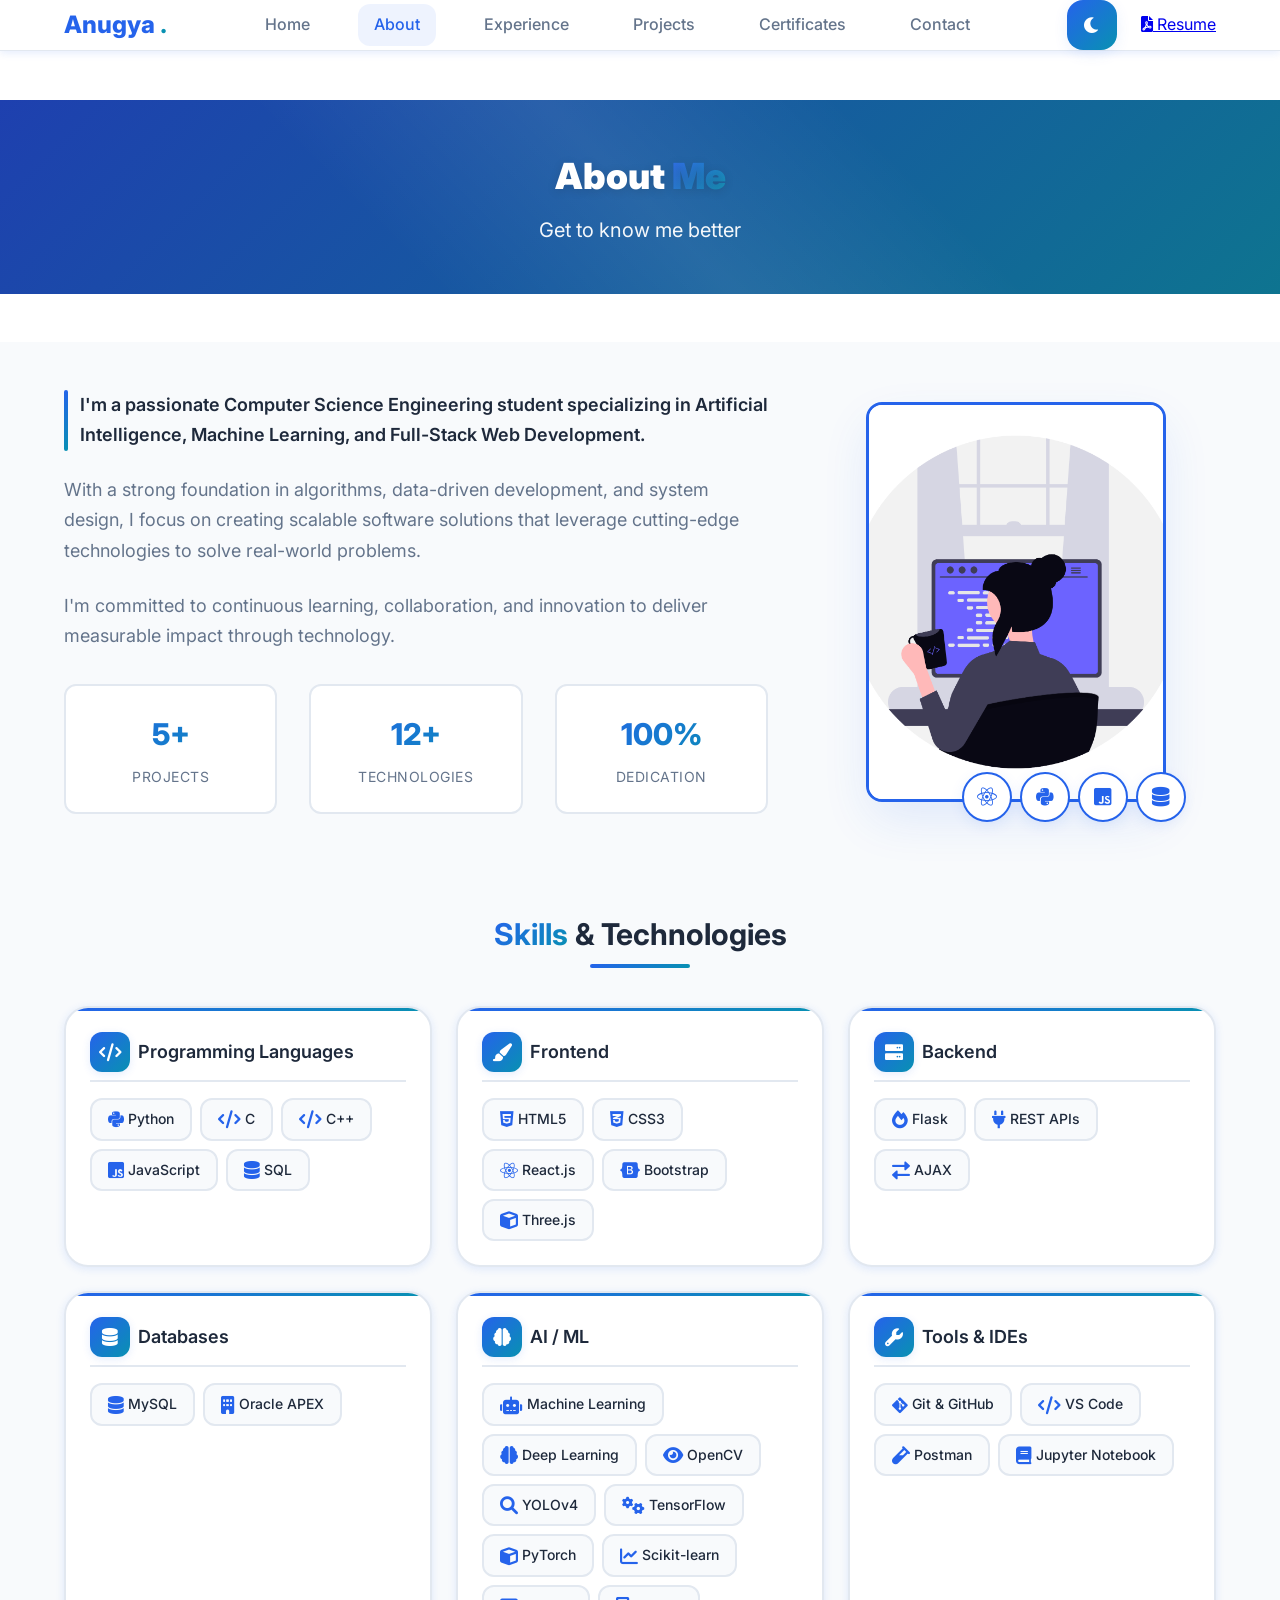
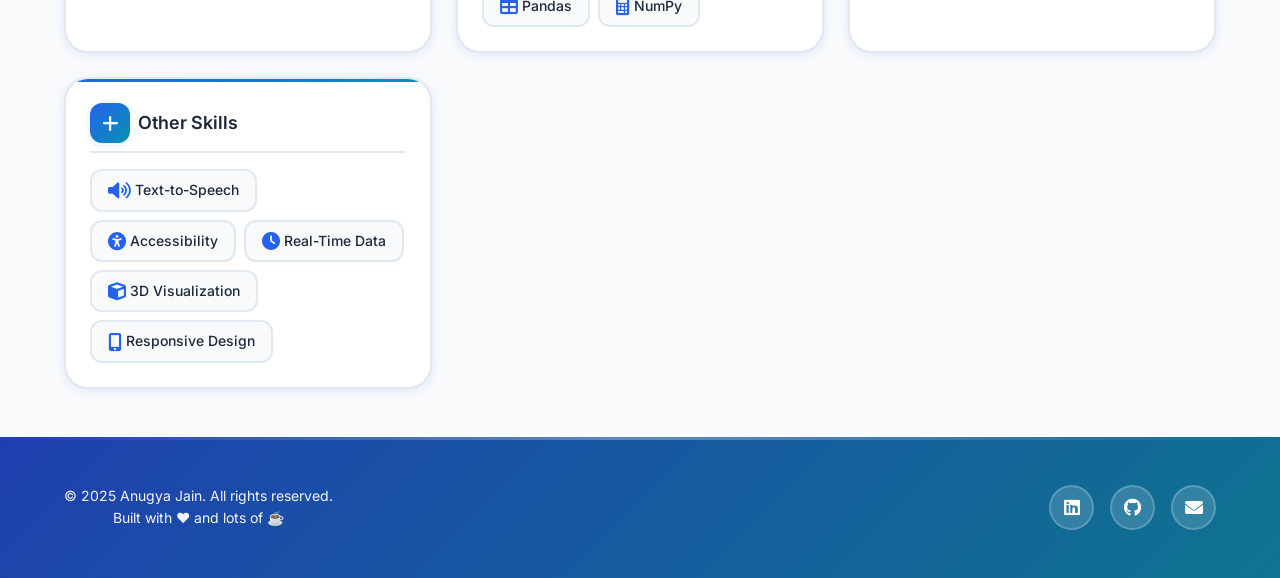
==== about.html @ b9425105 "Add files via upload" ====
<!DOCTYPE html>
<html lang="en">
<head>
<meta charset="UTF-8" />
<meta name="viewport" content="width=device-width, initial-scale=1" />
<title>About Me - Anugya Jain</title>
<link rel="stylesheet" href="assets/css/style.css" />
<link href="https://fonts.googleapis.com/css2?family=Inter:wght@300;400;500;600;700;800&display=swap" rel="stylesheet">
<link rel="stylesheet" href="https://cdnjs.cloudflare.com/ajax/libs/font-awesome/6.0.0/css/all.min.css">
</head>
<body>
<header>
  <nav class="container" aria-label="Primary navigation">
    <div class="logo" tabindex="0" onclick="window.location.href='index.html'">
      <span class="logo-text">Anugya</span>
      <span class="logo-accent">.</span>
    </div>
    <div class="nav-links" role="menubar">
      <a href="index.html" role="menuitem">Home</a>
      <a href="about.html" class="active" role="menuitem">About</a>
      <a href="experience.html" role="menuitem">Experience</a>
      <a href="projects.html" role="menuitem">Projects</a>
      <a href="certificates.html" role="menuitem">Certificates</a>
      <a href="contact.html" role="menuitem">Contact</a>
    </div>
    <div class="nav-actions">
      <button class="theme-toggle" id="theme-toggle" aria-label="Toggle theme">
        <i class="fas fa-moon"></i>
      </button>
      <a href="resume.pdf" class="resume-btn" target="_blank">
        <i class="fas fa-file-pdf"></i>
        Resume
      </a>
      <div class="mobile-menu-toggle" tabindex="0">
        <span></span>
        <span></span>
        <span></span>
      </div>
    </div>
  </nav>
</header>

<main class="page-content">
  <section class="page-header">
    <div class="container">
      <h1 class="page-title">About <span class="title-accent">Me</span></h1>
      <p class="page-subtitle">Get to know me better</p>
    </div>
  </section>

  <section class="about" aria-labelledby="about-title">
    <div class="container">
      <div class="about-content">
        <div class="about-text">
          <p class="about-intro">
            I'm a passionate Computer Science Engineering student specializing in Artificial Intelligence, 
            Machine Learning, and Full-Stack Web Development.
          </p>
          <p>
            With a strong foundation in algorithms, data-driven development, and system design, 
            I focus on creating scalable software solutions that leverage cutting-edge technologies 
            to solve real-world problems.
          </p>
          <p>
            I'm committed to continuous learning, collaboration, and innovation to deliver 
            measurable impact through technology.
          </p>
          <div class="about-stats">
            <div class="stat">
              <div class="stat-number">5+</div>
              <div class="stat-label">Projects</div>
            </div>
            <div class="stat">
              <div class="stat-number">12+</div>
              <div class="stat-label">Technologies</div>
            </div>
            <div class="stat">
              <div class="stat-number">100%</div>
              <div class="stat-label">Dedication</div>
            </div>
          </div>
        </div>
        <div class="about-image">
          <div class="about-image-container">
            <img src="undraw_programmer_raqr.png" alt="Anugya working on code" class="about-photo" />
            <div class="tech-icons">
              <i class="fab fa-react"></i>
              <i class="fab fa-python"></i>
              <i class="fab fa-js-square"></i>
              <i class="fas fa-database"></i>
            </div>
          </div>
        </div>
      </div>
    </div>
  </section>

  <section id="skills" aria-labelledby="skills-title">
    <div class="container">
      <h2 class="section-title" id="skills-title">
        <span class="title-accent">Skills</span> & Technologies
      </h2>
      <div class="skills-categories">

        <div class="skill-category">
          <h3 class="category-title">
            <i class="fas fa-code"></i> Programming Languages
          </h3>
          <div class="skills-grid">
            <div class="skill-card"><i class="fab fa-python"></i><span>Python</span></div>
            <div class="skill-card"><i class="fas fa-code"></i><span>C</span></div>
            <div class="skill-card"><i class="fas fa-code"></i><span>C++</span></div>
            <div class="skill-card"><i class="fab fa-js-square"></i><span>JavaScript</span></div>
            <div class="skill-card"><i class="fas fa-database"></i><span>SQL</span></div>
          </div>
        </div>

        <div class="skill-category">
          <h3 class="category-title">
            <i class="fas fa-paint-brush"></i> Frontend
          </h3>
          <div class="skills-grid">
            <div class="skill-card"><i class="fab fa-html5"></i><span>HTML5</span></div>
            <div class="skill-card"><i class="fab fa-css3-alt"></i><span>CSS3</span></div>
            <div class="skill-card"><i class="fab fa-react"></i><span>React.js</span></div>
            <div class="skill-card"><i class="fab fa-bootstrap"></i><span>Bootstrap</span></div>
            <div class="skill-card"><i class="fas fa-cube"></i><span>Three.js</span></div>
          </div>
        </div>

        <div class="skill-category">
          <h3 class="category-title">
            <i class="fas fa-server"></i> Backend
          </h3>
          <div class="skills-grid">
            <div class="skill-card"><i class="fas fa-fire"></i><span>Flask</span></div>
            <div class="skill-card"><i class="fas fa-plug"></i><span>REST APIs</span></div>
            <div class="skill-card"><i class="fas fa-exchange-alt"></i><span>AJAX</span></div>
          </div>
        </div>

        <div class="skill-category">
          <h3 class="category-title">
            <i class="fas fa-database"></i> Databases
          </h3>
          <div class="skills-grid">
            <div class="skill-card"><i class="fas fa-database"></i><span>MySQL</span></div>
            <div class="skill-card"><i class="fas fa-building"></i><span>Oracle APEX</span></div>
          </div>
        </div>

        <div class="skill-category">
          <h3 class="category-title">
            <i class="fas fa-brain"></i> AI / ML
          </h3>
          <div class="skills-grid">
            <div class="skill-card"><i class="fas fa-robot"></i><span>Machine Learning</span></div>
            <div class="skill-card"><i class="fas fa-brain"></i><span>Deep Learning</span></div>
            <div class="skill-card"><i class="fas fa-eye"></i><span>OpenCV</span></div>
            <div class="skill-card"><i class="fas fa-search"></i><span>YOLOv4</span></div>
            <div class="skill-card"><i class="fas fa-cogs"></i><span>TensorFlow</span></div>
            <div class="skill-card"><i class="fas fa-cube"></i><span>PyTorch</span></div>
            <div class="skill-card"><i class="fas fa-chart-line"></i><span>Scikit-learn</span></div>
            <div class="skill-card"><i class="fas fa-table"></i><span>Pandas</span></div>
            <div class="skill-card"><i class="fas fa-calculator"></i><span>NumPy</span></div>
          </div>
        </div>

        <div class="skill-category">
          <h3 class="category-title">
            <i class="fas fa-wrench"></i> Tools & IDEs
          </h3>
          <div class="skills-grid">
            <div class="skill-card"><i class="fab fa-git-alt"></i><span>Git & GitHub</span></div>
            <div class="skill-card"><i class="fas fa-code"></i><span>VS Code</span></div>
            <div class="skill-card"><i class="fas fa-vial"></i><span>Postman</span></div>
            <div class="skill-card"><i class="fas fa-book"></i><span>Jupyter Notebook</span></div>
          </div>
        </div>

        <div class="skill-category">
          <h3 class="category-title">
            <i class="fas fa-plus"></i> Other Skills
          </h3>
          <div class="skills-grid">
            <div class="skill-card"><i class="fas fa-volume-up"></i><span>Text-to-Speech</span></div>
            <div class="skill-card"><i class="fas fa-universal-access"></i><span>Accessibility</span></div>
            <div class="skill-card"><i class="fas fa-clock"></i><span>Real-Time Data</span></div>
            <div class="skill-card"><i class="fas fa-cube"></i><span>3D Visualization</span></div>
            <div class="skill-card"><i class="fas fa-mobile-alt"></i><span>Responsive Design</span></div>
          </div>
        </div>
      </div>
    </div>
  </section>
</main>

<footer>
  <div class="container">
    <div class="footer-content">
      <div class="footer-text">
        <p>&copy; 2025 Anugya Jain. All rights reserved.</p>
        <p>Built with ❤️ and lots of ☕</p>
      </div>
      <div class="footer-links">
        <a href="https://www.linkedin.com/in/anugya-jain-21744b290/" target="_blank" rel="noopener noreferrer">
          <i class="fab fa-linkedin"></i>
        </a>
        <a href="https://github.com/Anugyajain27" target="_blank" rel="noopener noreferrer">
          <i class="fab fa-github"></i>
        </a>
        <a href="mailto:anugya.jain27@gmail.com">
          <i class="fas fa-envelope"></i>
        </a>
      </div>
    </div>
  </div>
</footer>

<script src="assets/js/main.js"></script>
</body>
</html>
---- assets/css/style.css ----
:root {
  --color-primary: #2563eb;
  --color-primary-light: #60a5fa;
  --color-primary-dark: #1e40af;
  --color-accent: #0891b2;
  --color-accent-light: #06b6d4;
  --color-accent-dark: #0e7490;
  --color-success: #10b981;
  --color-warning: #f59e0b;
  --color-error: #ef4444;
  --color-text: #64748b;
  --color-text-dark: #1e293b;
  --color-bg: #ffffff;
  --color-bg-secondary: #f8fafc;
  --color-bg-tertiary: #f1f5f9;
  --color-border: #e2e8f0;
  --color-shadow: rgba(37, 99, 235, 0.12);
  --color-shadow-light: rgba(37, 99, 235, 0.08);
  
  --gradient-primary: linear-gradient(135deg, #2563eb 0%, #0891b2 100%);
  --gradient-secondary: linear-gradient(135deg, #0891b2 0%, #10b981 100%);
  --gradient-accent: linear-gradient(135deg, #60a5fa 0%, #06b6d4 100%);
  --gradient-hero: linear-gradient(135deg, #1e40af 0%, #0e7490 100%);
  
  --spacing-xs: 0.25rem;
  --spacing-sm: 0.5rem;
  --spacing-md: 1rem;
  --spacing-lg: 1.5rem;
  --spacing-xl: 2rem;
  --spacing-2xl: 3rem;
  
  --font-sans: 'Inter', -apple-system, BlinkMacSystemFont, 'Segoe UI', Roboto, sans-serif;
  --font-size-xs: 0.75rem;
  --font-size-sm: 0.875rem;
  --font-size-base: 1rem;
  --font-size-lg: 1.125rem;
  --font-size-xl: 1.25rem;
  --font-size-2xl: 1.5rem;
  --font-size-3xl: 1.875rem;
  --font-size-4xl: 2.25rem;
  
  --shadow-sm: 0 2px 8px 0 var(--color-shadow);
  --shadow-md: 0 4px 16px -2px var(--color-shadow);
  --shadow-lg: 0 10px 30px -3px var(--color-shadow);
  --shadow-xl: 0 20px 50px -5px var(--color-shadow);
  
  --border-radius: 0.75rem;
  --border-radius-lg: 1rem;
  --border-radius-xl: 1.5rem;
  
  --transition-fast: 0.2s cubic-bezier(0.4, 0, 0.2, 1);
  --transition-normal: 0.3s cubic-bezier(0.4, 0, 0.2, 1);
  --transition-slow: 0.5s cubic-bezier(0.4, 0, 0.2, 1);
}

[data-theme="dark"] {
  --color-primary: #3b82f6;
  --color-primary-light: #60a5fa;
  --color-primary-dark: #2563eb;
  --color-accent: #06b6d4;
  --color-accent-light: #22d3ee;
  --color-accent-dark: #0891b2;
  --color-success: #34d399;
  --color-warning: #fbbf24;
  --color-error: #f87171;
  --color-text: #94a3b8;
  --color-text-dark: #f1f5f9;
  --color-bg: #0f172a;
  --color-bg-secondary: #1e293b;
  --color-bg-tertiary: #334155;
  --color-border: #475569;
  --color-shadow: rgba(59, 130, 246, 0.2);
  --color-shadow-light: rgba(59, 130, 246, 0.12);
  
  --gradient-primary: linear-gradient(135deg, #3b82f6 0%, #06b6d4 100%);
  --gradient-secondary: linear-gradient(135deg, #06b6d4 0%, #10b981 100%);
  --gradient-accent: linear-gradient(135deg, #60a5fa 0%, #22d3ee 100%);
  --gradient-hero: linear-gradient(135deg, #2563eb 0%, #0891b2 100%);
}

* {
  margin: 0;
  padding: 0;
  box-sizing: border-box;
}

body {
  font-family: var(--font-sans);
  line-height: 1.6;
  color: var(--color-text);
  background-color: var(--color-bg);
  transition: background-color var(--transition-normal), color var(--transition-normal);
}

.container {
  max-width: 1200px;
  margin: 0 auto;
  padding: 0 var(--spacing-lg);
}

/* Header Styles */
header {
  position: fixed;
  top: 0;
  width: 100%;
  background: rgba(255, 255, 255, 0.95);
  backdrop-filter: blur(12px);
  -webkit-backdrop-filter: blur(12px);
  border-bottom: 1px solid var(--color-border);
  z-index: 1000;
  transition: all var(--transition-normal);
  box-shadow: var(--shadow-sm);
}

[data-theme="dark"] header {
  background: rgba(15, 23, 42, 0.95);
}

nav {
  display: flex;
  align-items: center;
  justify-content: space-between;
  padding: var(--spacing-lg) var(--spacing-lg);
}

.logo {
  font-size: var(--font-size-2xl);
  font-weight: 800;
  color: var(--color-primary);
  cursor: pointer;
  transition: all var(--transition-fast);
}

.logo:hover {
  transform: scale(1.05);
}

.logo-accent {
  color: var(--color-accent);
  animation: pulse 2s infinite;
}

.nav-links {
  display: flex;
  gap: var(--spacing-xl);
  list-style: none;
}

.nav-links a {
  color: var(--color-text);
  text-decoration: none;
  font-weight: 500;
  font-size: var(--font-size-base);
  transition: all var(--transition-fast);
  position: relative;
  padding: var(--spacing-sm) var(--spacing-md);
  border-radius: var(--border-radius);
}

.nav-links a.active {
  color: var(--color-primary);
  background: rgba(37, 99, 235, 0.08);
}

.nav-links a::after {
  content: '';
  position: absolute;
  bottom: 0;
  left: 50%;
  transform: translateX(-50%) scaleX(0);
  width: 80%;
  height: 2px;
  background: var(--gradient-primary);
  transition: transform var(--transition-fast);
}

.nav-links a:hover::after {
  transform: translateX(-50%) scaleX(1);
}

.nav-links a:hover {
  color: var(--color-primary);
  transform: translateY(-2px);
}

.nav-actions {
  display: flex;
  align-items: center;
  gap: var(--spacing-lg);
}

.theme-toggle {
  background: var(--gradient-primary);
  border: none;
  border-radius: var(--border-radius-lg);
  padding: var(--spacing-md);
  color: white;
  cursor: pointer;
  transition: all var(--transition-fast);
  width: 50px;
  height: 50px;
  display: flex;
  align-items: center;
  justify-content: center;
  font-size: var(--font-size-lg);
  box-shadow: var(--shadow-md);
}

.theme-toggle:hover {
  transform: translateY(-2px) scale(1.05);
  box-shadow: var(--shadow-lg);
}

.mobile-menu-toggle {
  display: none;
  flex-direction: column;
  cursor: pointer;
  padding: var(--spacing-sm);
  border-radius: var(--border-radius);
  transition: all var(--transition-fast);
}

.mobile-menu-toggle:hover {
  background: var(--color-bg-secondary);
}

.mobile-menu-toggle span {
  width: 30px;
  height: 3px;
  background: var(--color-text-dark);
  margin: 3px 0;
  transition: all var(--transition-fast);
  border-radius: 2px;
}

/* Page Content Styles */
.page-content {
  padding-top: 100px;
  min-height: calc(100vh - 200px);
}

.page-header {
  background: var(--gradient-hero);
  padding: var(--spacing-2xl) 0;
  text-align: center;
  margin-bottom: var(--spacing-2xl);
  position: relative;
  overflow: hidden;
}

.page-header::before {
  content: '';
  position: absolute;
  top: 0;
  left: 0;
  right: 0;
  bottom: 0;
  background: linear-gradient(45deg, transparent 30%, rgba(255, 255, 255, 0.08) 50%, transparent 70%);
  animation: shimmerMove 3s infinite;
}

@keyframes shimmerMove {
  0% { transform: translateX(-100%); }
  100% { transform: translateX(100%); }
}

.page-title {
  font-size: var(--font-size-4xl);
  font-weight: 900;
  color: white;
  margin-bottom: var(--spacing-sm);
  text-shadow: 0 2px 10px rgba(0, 0, 0, 0.15);
}

.page-subtitle {
  font-size: var(--font-size-xl);
  color: rgba(255, 255, 255, 0.95);
  font-weight: 400;
}

/* Hero Section */
.hero {
  min-height: 100vh;
  display: flex;
  align-items: center;
  position: relative;
  overflow: hidden;
  padding-top: 100px;
}

.hero-background {
  position: absolute;
  top: 0;
  left: 0;
  width: 100%;
  height: 100%;
  z-index: -1;
  background: linear-gradient(135deg, rgba(37, 99, 235, 0.03) 0%, rgba(8, 145, 178, 0.03) 100%);
}

.floating-shapes {
  position: absolute;
  width: 100%;
  height: 100%;
}

.shape {
  position: absolute;
  border-radius: 50%;
  opacity: 0.08;
  animation: float 8s ease-in-out infinite;
  filter: blur(60px);
}

.shape-1 {
  width: 400px;
  height: 400px;
  top: 10%;
  left: 5%;
  background: var(--gradient-primary);
  animation-delay: 0s;
}

.shape-2 {
  width: 350px;
  height: 350px;
  top: 50%;
  right: 5%;
  background: var(--gradient-secondary);
  animation-delay: 2s;
}

.shape-3 {
  width: 300px;
  height: 300px;
  bottom: 10%;
  left: 15%;
  background: var(--gradient-accent);
  animation-delay: 4s;
}

.shape-4 {
  width: 380px;
  height: 380px;
  top: 5%;
  right: 20%;
  background: var(--gradient-primary);
  animation-delay: 1s;
}

@keyframes float {
  0%, 100% { 
    transform: translateY(0px) translateX(0px) scale(1); 
  }
  33% { 
    transform: translateY(-30px) translateX(20px) scale(1.05); 
  }
  66% { 
    transform: translateY(20px) translateX(-20px) scale(0.95); 
  }
}

.hero-content {
  display: grid;
  grid-template-columns: 1fr 450px;
  gap: var(--spacing-2xl);
  align-items: center;
  width: 100%;
}

.hero-text {
  animation: fadeInUp 1s ease-out;
}

.greeting {
  display: flex;
  align-items: center;
  gap: var(--spacing-sm);
  font-size: var(--font-size-xl);
  margin-bottom: var(--spacing-lg);
  color: var(--color-text);
  font-weight: 500;
}

.wave {
  animation: wave 2s infinite;
  transform-origin: 70% 70%;
  display: inline-block;
  font-size: var(--font-size-2xl);
}

@keyframes wave {
  0%, 100% { transform: rotate(0deg); }
  10%, 30% { transform: rotate(14deg); }
  20% { transform: rotate(-8deg); }
}

.hero-title {
  font-size: 3.5rem;
  font-weight: 900;
  line-height: 1.1;
  margin-bottom: var(--spacing-lg);
  color: var(--color-text-dark);
}

.name-highlight {
  background: var(--gradient-primary);
  -webkit-background-clip: text;
  -webkit-text-fill-color: transparent;
  background-clip: text;
  position: relative;
  display: inline-block;
}

.name-highlight::after {
  content: '';
  position: absolute;
  bottom: -5px;
  left: 0;
  right: 0;
  height: 4px;
  background: var(--gradient-accent);
  border-radius: 2px;
  animation: shimmer 2s infinite;
}

@keyframes shimmer {
  0%, 100% { opacity: 0.6; transform: scaleX(1); }
  50% { opacity: 1; transform: scaleX(1.05); }
}

.hero-subtitle {
  font-size: var(--font-size-2xl);
  font-weight: 600;
  background: var(--gradient-secondary);
  -webkit-background-clip: text;
  -webkit-text-fill-color: transparent;
  background-clip: text;
  margin-bottom: var(--spacing-lg);
}

.hero-description {
  font-size: var(--font-size-xl);
  color: var(--color-text);
  margin-bottom: var(--spacing-2xl);
  line-height: 1.7;
  font-weight: 400;
}

.hero-buttons {
  display: flex;
  gap: var(--spacing-lg);
  flex-wrap: wrap;
}

.btn-primary,
.btn-secondary {
  display: inline-flex;
  align-items: center;
  gap: var(--spacing-sm);
  padding: var(--spacing-lg) var(--spacing-2xl);
  border-radius: var(--border-radius-lg);
  font-weight: 600;
  text-decoration: none;
  transition: all var(--transition-fast);
  cursor: pointer;
  border: none;
  font-size: var(--font-size-lg);
  position: relative;
  overflow: hidden;
}

.btn-primary {
  background: var(--gradient-primary);
  color: white;
  box-shadow: var(--shadow-lg);
}

.btn-primary::before {
  content: '';
  position: absolute;
  top: 0;
  left: -100%;
  width: 100%;
  height: 100%;
  background: linear-gradient(90deg, transparent, rgba(255,255,255,0.3), transparent);
  transition: left var(--transition-slow);
}

.btn-primary:hover::before {
  left: 100%;
}

.btn-primary:hover {
  transform: translateY(-3px);
  box-shadow: var(--shadow-xl);
}

.btn-secondary {
  background: transparent;
  color: var(--color-primary);
  border: 2px solid var(--color-primary);
  position: relative;
}

.btn-secondary::before {
  content: '';
  position: absolute;
  top: 0;
  left: 0;
  right: 0;
  bottom: 0;
  background: var(--gradient-primary);
  opacity: 0;
  transition: opacity var(--transition-fast);
  z-index: -1;
  border-radius: var(--border-radius-lg);
}

.btn-secondary:hover::before {
  opacity: 0.1;
}

.btn-secondary:hover {
  transform: translateY(-3px);
  box-shadow: var(--shadow-lg);
}

.hero-image {
  display: flex;
  justify-content: center;
  align-items: center;
}

.image-container {
  position: relative;
  width: 400px;
  height: 400px;
  background: var(--color-bg-secondary);
  border-radius: var(--border-radius-xl);
  padding: var(--spacing-lg);
  box-shadow: var(--shadow-xl);
  border: 3px solid var(--color-primary);
}

.profile-image {
  width: 100%;
  height: 100%;
  object-fit: cover;
  border-radius: var(--border-radius-lg);
  display: block;
}

/* Quick Links Section */
.quick-links {
  padding: var(--spacing-2xl) 0;
  background: var(--color-bg-secondary);
}

.links-grid {
  display: grid;
  grid-template-columns: repeat(auto-fit, minmax(250px, 1fr));
  gap: var(--spacing-xl);
  margin-top: var(--spacing-xl);
}

.quick-link-card {
  background: var(--color-bg);
  padding: var(--spacing-xl);
  border-radius: var(--border-radius-xl);
  text-align: center;
  text-decoration: none;
  color: var(--color-text);
  border: 2px solid var(--color-border);
  transition: all var(--transition-normal);
  position: relative;
  overflow: hidden;
}

.quick-link-card::before {
  content: '';
  position: absolute;
  top: 0;
  left: 0;
  right: 0;
  height: 4px;
  background: var(--gradient-primary);
  transform: scaleX(0);
  transition: transform var(--transition-normal);
}

.quick-link-card:hover::before {
  transform: scaleX(1);
}

.quick-link-card:hover {
  transform: translateY(-8px);
  box-shadow: var(--shadow-xl);
  border-color: var(--color-primary);
}

.link-icon {
  width: 80px;
  height: 80px;
  background: var(--gradient-primary);
  border-radius: 50%;
  display: flex;
  align-items: center;
  justify-content: center;
  margin: 0 auto var(--spacing-lg);
  font-size: var(--font-size-3xl);
  color: white;
  transition: all var(--transition-normal);
  box-shadow: var(--shadow-md);
}

.quick-link-card:hover .link-icon {
  transform: scale(1.15) rotate(5deg);
  box-shadow: var(--shadow-lg);
}

.quick-link-card h3 {
  font-size: var(--font-size-xl);
  color: var(--color-text-dark);
  margin-bottom: var(--spacing-sm);
  font-weight: 600;
}

.quick-link-card p {
  font-size: var(--font-size-sm);
  color: var(--color-text);
}

/* CTA Section */
.cta-section {
  padding: var(--spacing-2xl) 0;
  background: var(--gradient-hero);
  text-align: center;
  position: relative;
  overflow: hidden;
}

.cta-section::before {
  content: '';
  position: absolute;
  top: -50%;
  left: -50%;
  width: 200%;
  height: 200%;
  background: radial-gradient(circle, rgba(255,255,255,0.08) 0%, transparent 70%);
  animation: rotateGradient 10s linear infinite;
}

@keyframes rotateGradient {
  0% { transform: rotate(0deg); }
  100% { transform: rotate(360deg); }
}

.cta-content {
  position: relative;
  z-index: 1;
}

.cta-content h2 {
  font-size: var(--font-size-3xl);
  color: white;
  margin-bottom: var(--spacing-md);
  font-weight: 700;
  text-shadow: 0 2px 10px rgba(0, 0, 0, 0.15);
}

.cta-content p {
  font-size: var(--font-size-xl);
  color: rgba(255, 255, 255, 0.95);
  margin-bottom: var(--spacing-xl);
}

.cta-content .btn-primary {
  background: white;
  color: var(--color-primary);
  box-shadow: 0 5px 25px rgba(0, 0, 0, 0.2);
}

.cta-content .btn-primary:hover {
  transform: translateY(-3px) scale(1.05);
  box-shadow: 0 10px 35px rgba(0, 0, 0, 0.3);
}

/* Section Styles */
section {
  padding: var(--spacing-2xl) 0;
}

.section-title {
  font-size: var(--font-size-3xl);
  font-weight: 700;
  text-align: center;
  margin-bottom: var(--spacing-2xl);
  color: var(--color-text-dark);
  position: relative;
  display: inline-block;
  width: 100%;
}

.section-title::after {
  content: '';
  position: absolute;
  bottom: -10px;
  left: 50%;
  transform: translateX(-50%);
  width: 100px;
  height: 4px;
  background: var(--gradient-primary);
  border-radius: 2px;
}

.title-accent {
  background: var(--gradient-primary);
  -webkit-background-clip: text;
  -webkit-text-fill-color: transparent;
  background-clip: text;
}

/* About Section */
.about {
  background: var(--color-bg-secondary);
}

.about-content {
  display: grid;
  grid-template-columns: 1fr 400px;
  gap: var(--spacing-2xl);
  align-items: center;
}

.about-text {
  animation: fadeInUp 1s ease-out;
}

.about-intro {
  font-size: var(--font-size-lg);
  color: var(--color-text-dark);
  font-weight: 600;
  margin-bottom: var(--spacing-lg);
  position: relative;
  padding-left: var(--spacing-md);
}

.about-intro::before {
  content: '';
  position: absolute;
  left: 0;
  top: 0;
  bottom: 0;
  width: 4px;
  background: var(--gradient-primary);
  border-radius: 2px;
}

.about-text p {
  margin-bottom: var(--spacing-lg);
  font-size: var(--font-size-lg);
  line-height: 1.7;
}

.about-stats {
  display: flex;
  gap: var(--spacing-xl);
  margin-top: var(--spacing-xl);
}

.stat {
  text-align: center;
  padding: var(--spacing-lg);
  background: var(--color-bg);
  border-radius: var(--border-radius);
  flex: 1;
  border: 2px solid var(--color-border);
  transition: all var(--transition-fast);
}

.stat:hover {
  transform: translateY(-5px);
  border-color: var(--color-primary);
  box-shadow: var(--shadow-md);
}

.stat-number {
  font-size: var(--font-size-3xl);
  font-weight: 800;
  background: var(--gradient-primary);
  -webkit-background-clip: text;
  -webkit-text-fill-color: transparent;
  background-clip: text;
  margin-bottom: var(--spacing-sm);
}

.stat-label {
  font-size: var(--font-size-sm);
  color: var(--color-text);
  text-transform: uppercase;
  letter-spacing: 0.5px;
}

.about-image {
  display: flex;
  justify-content: center;
  animation: fadeInUp 1s ease-out 0.3s both;
}

.about-image-container {
  position: relative;
  width: 300px;
  height: 400px;
}

.about-photo {
  width: 100%;
  height: 100%;
  object-fit: cover;
  border-radius: var(--border-radius-lg);
  box-shadow: var(--shadow-xl);
  border: 3px solid var(--color-primary);
}

.tech-icons {
  position: absolute;
  bottom: -20px;
  right: -20px;
  display: flex;
  gap: var(--spacing-sm);
}

.tech-icons i {
  width: 50px;
  height: 50px;
  display: flex;
  align-items: center;
  justify-content: center;
  background: var(--color-bg);
  border-radius: 50%;
  color: var(--color-primary);
  font-size: var(--font-size-xl);
  box-shadow: var(--shadow-md);
  animation: bounce 2s infinite;
  border: 2px solid var(--color-primary);
}

.tech-icons i:nth-child(2) { animation-delay: 0.2s; }
.tech-icons i:nth-child(3) { animation-delay: 0.4s; }
.tech-icons i:nth-child(4) { animation-delay: 0.6s; }

@keyframes bounce {
  0%, 100% { transform: translateY(0); }
  50% { transform: translateY(-10px); }
}

/* Experience Section */
.experience {
  background: var(--color-bg);
}

.timeline {
  position: relative;
  max-width: 800px;
  margin: 0 auto;
}

.timeline::before {
  content: '';
  position: absolute;
  left: 50%;
  top: 0;
  height: 100%;
  width: 3px;
  background: var(--gradient-primary);
  transform: translateX(-50%);
  border-radius: 2px;
}

.timeline-item {
  position: relative;
  margin-bottom: var(--spacing-2xl);
  opacity: 0;
  transform: translateY(20px);
  transition: all var(--transition-slow);
}

.timeline-item.animate-in {
  opacity: 1;
  transform: translateY(0);
}

.timeline-item:nth-child(odd) .timeline-content {
  margin-left: 0;
  margin-right: auto;
  text-align: right;
  padding-right: var(--spacing-xl);
}

.timeline-item:nth-child(even) .timeline-content {
  margin-left: auto;
  margin-right: 0;
  text-align: left;
  padding-left: var(--spacing-xl);
}

.timeline-marker {
  position: absolute;
  left: 50%;
  top: 20px;
  width: 20px;
  height: 20px;
  background: var(--gradient-primary);
  border: 4px solid var(--color-bg);
  border-radius: 50%;
  transform: translateX(-50%);
  z-index: 2;
  box-shadow: 0 0 15px rgba(37, 99, 235, 0.4);
}

.timeline-content {
  background: var(--color-bg);
  padding: var(--spacing-xl);
  border-radius: var(--border-radius-xl);
  box-shadow: var(--shadow-md);
  width: calc(50% - var(--spacing-lg));
  border: 2px solid var(--color-border);
  transition: all var(--transition-fast);
  position: relative;
  overflow: hidden;
}

.timeline-content::before {
  content: '';
  position: absolute;
  top: 0;
  left: 0;
  right: 0;
  height: 3px;
  background: var(--gradient-primary);
}

.timeline-content:hover {
  transform: translateY(-5px);
  box-shadow: var(--shadow-lg);
  border-color: var(--color-primary);
}

.timeline-header {
  margin-bottom: var(--spacing-md);
}

.timeline-title {
  font-size: var(--font-size-xl);
  font-weight: 600;
  color: var(--color-text-dark);
  margin-bottom: var(--spacing-sm);
}

.timeline-company {
  display: block;
  font-weight: 500;
  color: var(--color-primary);
  margin-bottom: var(--spacing-xs);
}

.timeline-date {
  font-size: var(--font-size-sm);
  color: var(--color-text);
}

.achievement-badge {
  display: inline-block;
  background: var(--gradient-accent);
  color: white;
  padding: var(--spacing-xs) var(--spacing-md);
  border-radius: var(--border-radius-lg);
  font-size: var(--font-size-xs);
  font-weight: 600;
  margin-bottom: var(--spacing-md);
  text-transform: uppercase;
  box-shadow: var(--shadow-sm);
}

.timeline-description {
  line-height: 1.6;
  margin-bottom: var(--spacing-md);
  color: var(--color-text);
}

.timeline-skills {
  display: flex;
  flex-wrap: wrap;
  gap: var(--spacing-sm);
}

.timeline-skills .skill-tag {
  background: rgba(37, 99, 235, 0.08);
  color: var(--color-primary);
  padding: var(--spacing-xs) var(--spacing-sm);
  border-radius: var(--border-radius);
  font-size: var(--font-size-xs);
  font-weight: 500;
  border: 1px solid rgba(37, 99, 235, 0.15);
  transition: all var(--transition-fast);
}

.timeline-skills .skill-tag:hover {
  background: var(--gradient-primary);
  color: white;
  transform: translateY(-2px);
}

/* Skills Section */
#skills {
  background: var(--color-bg-secondary);
}

.skills-categories {
  display: grid;
  grid-template-columns: repeat(auto-fit, minmax(280px, 1fr));
  gap: var(--spacing-lg);
}

.skill-category {
  background: var(--color-bg);
  padding: var(--spacing-lg);
  border-radius: var(--border-radius-xl);
  box-shadow: var(--shadow-sm);
  border: 2px solid var(--color-border);
  transition: all var(--transition-normal);
  opacity: 0;
  transform: translateY(20px);
  position: relative;
  overflow: hidden;
}

.skill-category::before {
  content: '';
  position: absolute;
  top: 0;
  left: 0;
  right: 0;
  height: 3px;
  background: var(--gradient-primary);
  border-radius: var(--border-radius-xl) var(--border-radius-xl) 0 0;
}

.skill-category.animate-in {
  opacity: 1;
  transform: translateY(0);
}

.skill-category:hover {
  transform: translateY(-5px);
  box-shadow: var(--shadow-lg);
  border-color: var(--color-primary-light);
}

.category-title {
  display: flex;
  align-items: center;
  gap: var(--spacing-sm);
  font-size: var(--font-size-lg);
  font-weight: 600;
  color: var(--color-text-dark);
  margin-bottom: var(--spacing-md);
  padding-bottom: var(--spacing-sm);
  border-bottom: 2px solid var(--color-border);
}

.category-title i {
  width: 40px;
  height: 40px;
  display: flex;
  align-items: center;
  justify-content: center;
  background: var(--gradient-primary);
  color: white;
  border-radius: var(--border-radius);
  font-size: var(--font-size-lg);
  flex-shrink: 0;
  box-shadow: var(--shadow-sm);
}

.skills-grid {
  display: flex;
  flex-wrap: wrap;
  gap: var(--spacing-sm);
}

.skill-card {
  background: var(--color-bg-secondary);
  padding: var(--spacing-sm) var(--spacing-md);
  border-radius: var(--border-radius);
  display: inline-flex;
  align-items: center;
  gap: var(--spacing-xs);
  transition: all var(--transition-fast);
  cursor: pointer;
  border: 2px solid var(--color-border);
  font-size: var(--font-size-sm);
  font-weight: 500;
  color: var(--color-text-dark);
}

.skill-card:hover {
  background: var(--gradient-primary);
  color: white;
  border-color: transparent;
  transform: translateY(-3px);
  box-shadow: var(--shadow-md);
}

.skill-card i {
  font-size: var(--font-size-lg);
  color: var(--color-primary);
  transition: color var(--transition-fast);
}

.skill-card:hover i {
  color: white;
}

/* Projects Section */
#projects {
  background: var(--color-bg);
}

.projects-subtitle {
  margin: 3rem 0 1.5rem;
  font-size: 1.6rem;
  font-weight: 600;
  color: var(--color-text-dark);
  border-left: 4px solid var(--color-primary);
  padding-left: 12px;
}

.projects-grid {
  display: grid;
  grid-template-columns: repeat(auto-fit, minmax(350px, 1fr));
  gap: var(--spacing-xl);
}

.project-card {
  background: var(--color-bg);
  border-radius: var(--border-radius-xl);
  overflow: hidden;
  box-shadow: var(--shadow-md);
  border: 2px solid var(--color-border);
  transition: all var(--transition-slow);
  position: relative;
  opacity: 0;
  transform: translateY(20px);
  display: flex;
  flex-direction: column;
  height: 100%;
}

.project-card.animate-in {
  opacity: 1;
  transform: translateY(0);
}

.project-card::before {
  content: '';
  position: absolute;
  top: 0;
  left: 0;
  right: 0;
  height: 4px;
  background: var(--gradient-primary);
  transform: scaleX(0);
  transition: transform var(--transition-normal);
  z-index: 1;
}

.project-card:hover::before {
  transform: scaleX(1);
}

.project-card:hover {
  transform: translateY(-10px);
  box-shadow: var(--shadow-xl);
  border-color: var(--color-primary);
}

.project-image-container {
  position: relative;
  height: 200px;
  overflow: hidden;
}

.project-image {
  width: 100%;
  height: 100%;
  object-fit: cover;
  transition: all var(--transition-slow);
}

.project-card:hover .project-image {
  transform: scale(1.1);
}

.project-overlay {
  position: absolute;
  top: 0;
  left: 0;
  width: 100%;
  height: 100%;
  background: linear-gradient(135deg, rgba(37, 99, 235, 0.95) 0%, rgba(8, 145, 178, 0.95) 100%);
  display: flex;
  align-items: center;
  justify-content: center;
  opacity: 0;
  transition: all var(--transition-fast);
}

.project-card:hover .project-overlay {
  opacity: 1;
}

.project-links {
  display: flex;
  gap: var(--spacing-md);
}

.project-link-icon {
  width: 60px;
  height: 60px;
  background: white;
  border-radius: 50%;
  display: flex;
  align-items: center;
  justify-content: center;
  color: var(--color-primary);
  font-size: var(--font-size-xl);
  transition: all var(--transition-fast);
  text-decoration: none;
  box-shadow: 0 5px 15px rgba(0, 0, 0, 0.2);
}

.project-link-icon:hover {
  background: var(--gradient-accent);
  color: white;
  transform: scale(1.15) rotate(5deg);
}

.project-content {
  padding: var(--spacing-xl);
}

.project-category-tag {
  background: var(--gradient-primary);
  color: white;
  padding: var(--spacing-xs) var(--spacing-md);
  border-radius: var(--border-radius-lg);
  font-size: var(--font-size-xs);
  font-weight: 600;
  display: inline-block;
  margin-bottom: var(--spacing-md);
  box-shadow: var(--shadow-sm);
}

.project-title {
  font-size: var(--font-size-xl);
  font-weight: 600;
  color: var(--color-text-dark);
  margin-bottom: var(--spacing-sm);
}

.project-description {
  color: var(--color-text);
  line-height: 1.6;
  margin-bottom: var(--spacing-lg);
}

.project-tech {
  display: flex;
  flex-wrap: wrap;
  gap: var(--spacing-sm);
}

.tech-tag {
  background: var(--color-bg-secondary);
  color: var(--color-primary);
  padding: var(--spacing-xs) var(--spacing-sm);
  border-radius: var(--border-radius);
  font-size: var(--font-size-xs);
  font-weight: 500;
  border: 1px solid var(--color-border);
  transition: all var(--transition-fast);
}

.tech-tag:hover {
  background: var(--gradient-primary);
  color: white;
  transform: translateY(-2px);
  border-color: transparent;
}

/* Certificates Section */
.certificates {
  background: var(--color-bg-secondary);
}

.certificates-grid {
  display: grid;
  grid-template-columns: repeat(auto-fit, minmax(300px, 1fr));
  gap: var(--spacing-xl);
}

.certificate-card {
  background: var(--color-bg);
  padding: var(--spacing-xl);
  border-radius: var(--border-radius-xl);
  box-shadow: var(--shadow-md);
  border: 2px solid var(--color-border);
  transition: all var(--transition-fast);
  text-align: center;
  position: relative;
  opacity: 0;
  transform: translateY(20px);
  overflow: hidden;
}

.certificate-card::before {
  content: '';
  position: absolute;
  top: 0;
  left: 0;
  right: 0;
  height: 3px;
  background: var(--gradient-primary);
}

.certificate-card.animate-in {
  opacity: 1;
  transform: translateY(0);
}

.certificate-card:hover {
  transform: translateY(-5px);
  box-shadow: var(--shadow-lg);
  border-color: var(--color-primary);
}

.certificate-icon {
  width: 70px;
  height: 70px;
  background: var(--gradient-primary);
  border-radius: 50%;
  display: flex;
  align-items: center;
  justify-content: center;
  margin: 0 auto var(--spacing-lg);
  color: white;
  font-size: var(--font-size-2xl);
  box-shadow: var(--shadow-md);
  transition: all var(--transition-fast);
}

.certificate-card:hover .certificate-icon {
  transform: scale(1.1) rotate(5deg);
  box-shadow: var(--shadow-lg);
}

.certificate-title {
  font-size: var(--font-size-lg);
  font-weight: 600;
  color: var(--color-text-dark);
  margin-bottom: var(--spacing-sm);
}

.certificate-issuer {
  font-size: var(--font-size-base);
  color: var(--color-primary);
  font-weight: 600;
  margin-bottom: var(--spacing-md);
}

.certificate-description {
  color: var(--color-text);
  line-height: 1.6;
  margin-bottom: var(--spacing-lg);
  font-size: var(--font-size-sm);
}

.certificate-skills {
  display: flex;
  flex-wrap: wrap;
  gap: var(--spacing-sm);
  justify-content: center;
}

.cert-tag {
  background: var(--color-bg-secondary);
  color: var(--color-primary);
  padding: var(--spacing-xs) var(--spacing-sm);
  border-radius: var(--border-radius);
  font-size: var(--font-size-xs);
  font-weight: 500;
  border: 1px solid var(--color-border);
  transition: all var(--transition-fast);
}

.cert-tag:hover {
  background: var(--gradient-primary);
  color: white;
  transform: translateY(-2px);
  border-color: transparent;
}

.view-certificate-btn {
  margin-top: var(--spacing-lg);
  display: inline-flex;
  align-items: center;
  gap: var(--spacing-sm);
  padding: var(--spacing-md) var(--spacing-xl);
  background: var(--gradient-primary);
  color: white;
  border: none;
  border-radius: var(--border-radius-lg);
  font-weight: 600;
  font-size: var(--font-size-sm);
  cursor: pointer;
  transition: all var(--transition-fast);
  text-transform: uppercase;
  letter-spacing: 0.5px;
  box-shadow: var(--shadow-sm);
}

.view-certificate-btn:hover {
  transform: translateY(-2px);
  box-shadow: var(--shadow-md);
}

.view-certificate-btn i {
  font-size: var(--font-size-base);
}

/* Certificate Modal */
.certificate-modal {
  display: none;
  position: fixed;
  top: 0;
  left: 0;
  width: 100%;
  height: 100%;
  background: rgba(0, 0, 0, 0.85);
  backdrop-filter: blur(8px);
  z-index: 2000;
  align-items: center;
  justify-content: center;
  opacity: 0;
  transition: opacity var(--transition-normal);
}

.certificate-modal.show {
  opacity: 1;
}

.certificate-modal-content {
  background: var(--color-bg);
  border-radius: var(--border-radius-xl);
  box-shadow: var(--shadow-xl);
  max-width: 90vw;
  max-height: 90vh;
  width: 800px;
  border: 2px solid var(--color-border);
  transform: scale(0.7);
  transition: transform var(--transition-normal);
  overflow: hidden;
}

.certificate-modal.show .certificate-modal-content {
  transform: scale(1);
}

.certificate-modal-header {
  display: flex;
  justify-content: space-between;
  align-items: center;
  padding: var(--spacing-lg) var(--spacing-xl);
  background: var(--gradient-hero);
  color: white;
}

.certificate-modal-header h3 {
  margin: 0;
  font-size: var(--font-size-xl);
  font-weight: 600;
}

.certificate-modal-close {
  background: rgba(255, 255, 255, 0.15);
  border: none;
  color: white;
  font-size: var(--font-size-xl);
  cursor: pointer;
  padding: var(--spacing-sm);
  border-radius: 50%;
  width: 40px;
  height: 40px;
  display: flex;
  align-items: center;
  justify-content: center;
  transition: all var(--transition-fast);
}

.certificate-modal-close:hover {
  background: rgba(255, 255, 255, 0.25);
  transform: rotate(90deg);
}

.certificate-modal-body {
  padding: var(--spacing-xl);
  text-align: center;
}

.certificate-modal-image {
  width: 100%;
  height: auto;
  max-height: 60vh;
  object-fit: contain;
  border-radius: var(--border-radius);
  box-shadow: var(--shadow-md);
}

.certificate-modal-footer {
  padding: var(--spacing-lg) var(--spacing-xl);
  background: var(--color-bg-secondary);
  border-top: 1px solid var(--color-border);
  text-align: center;
}

.certificate-modal-footer .btn-primary {
  margin: 0;
}

/* Contact Section */
.contact-section {
  background: var(--color-bg);
}

.contact-content {
  display: grid;
  grid-template-columns: 1fr 1fr;
  gap: var(--spacing-2xl);
  align-items: start;
}

.contact-text {
  font-size: var(--font-size-lg);
  line-height: 1.7;
  margin-bottom: var(--spacing-xl);
  color: var(--color-text);
}

.contact-methods {
  display: flex;
  flex-direction: column;
  gap: var(--spacing-lg);
}

.contact-method {
  display: flex;
  align-items: center;
  gap: var(--spacing-md);
  padding: var(--spacing-lg);
  background: var(--color-bg-secondary);
  border-radius: var(--border-radius-lg);
  box-shadow: var(--shadow-sm);
  border: 2px solid var(--color-border);
  transition: all var(--transition-fast);
}

.contact-method:hover {
  box-shadow: var(--shadow-md);
  transform: translateY(-3px);
  border-color: var(--color-primary);
}

.contact-method i {
  width: 60px;
  height: 60px;
  background: var(--gradient-primary);
  color: white;
  border-radius: 50%;
  display: flex;
  align-items: center;
  justify-content: center;
  font-size: var(--font-size-xl);
  box-shadow: var(--shadow-sm);
  flex-shrink: 0;
}

.contact-method h4 {
  color: var(--color-text-dark);
  margin-bottom: var(--spacing-xs);
  font-size: var(--font-size-lg);
  font-weight: 600;
}

.contact-method p {
  color: var(--color-text);
  font-size: var(--font-size-sm);
}

.contact-form {
  background: var(--color-bg-secondary);
  padding: var(--spacing-2xl);
  border-radius: var(--border-radius-xl);
  box-shadow: var(--shadow-md);
  border: 2px solid var(--color-border);
  position: relative;
  overflow: hidden;
}

.contact-form::before {
  content: '';
  position: absolute;
  top: 0;
  left: 0;
  right: 0;
  height: 3px;
  background: var(--gradient-primary);
}

.form-group {
  margin-bottom: var(--spacing-lg);
}

.form-group label {
  display: block;
  margin-bottom: var(--spacing-sm);
  font-weight: 600;
  color: var(--color-text-dark);
  font-size: var(--font-size-base);
}

.form-group input,
.form-group textarea {
  width: 100%;
  padding: var(--spacing-md);
  border: 2px solid var(--color-border);
  border-radius: var(--border-radius);
  font-family: var(--font-sans);
  font-size: var(--font-size-base);
  transition: all var(--transition-fast);
  background: var(--color-bg);
  color: var(--color-text-dark);
}

.form-group input:focus,
.form-group textarea:focus {
  outline: none;
  border-color: var(--color-primary);
  box-shadow: 0 0 0 3px rgba(37, 99, 235, 0.1);
}

/* Footer */
footer {
  background: var(--gradient-hero);
  color: white;
  padding: var(--spacing-2xl) 0;
  text-align: center;
  position: relative;
  overflow: hidden;
}

footer::before {
  content: '';
  position: absolute;
  top: 0;
  left: 0;
  right: 0;
  height: 3px;
  background: linear-gradient(90deg, transparent, rgba(255, 255, 255, 0.3), transparent);
}

.footer-content {
  display: flex;
  justify-content: space-between;
  align-items: center;
  flex-wrap: wrap;
  gap: var(--spacing-md);
  position: relative;
  z-index: 1;
}

.footer-text p {
  margin: 0;
  font-size: var(--font-size-sm);
  opacity: 0.95;
}

.footer-links {
  display: flex;
  gap: var(--spacing-md);
}

.footer-links a {
  width: 45px;
  height: 45px;
  background: rgba(255, 255, 255, 0.15);
  border-radius: 50%;
  display: flex;
  align-items: center;
  justify-content: center;
  color: white;
  font-size: var(--font-size-lg);
  transition: all var(--transition-fast);
  text-decoration: none;
  border: 2px solid rgba(255, 255, 255, 0.2);
}

.footer-links a:hover {
  background: white;
  color: var(--color-primary);
  transform: translateY(-3px);
  border-color: white;
}

/* Animations */
@keyframes fadeInUp {
  from {
    opacity: 0;
    transform: translateY(30px);
  }
  to {
    opacity: 1;
    transform: translateY(0);
  }
}

@keyframes pulse {
  0%, 100% {
    opacity: 1;
  }
  50% {
    opacity: 0.5;
  }
}

/* Responsive Design */
@media (max-width: 1024px) {
  .hero-content {
    grid-template-columns: 1fr;
    text-align: center;
    gap: var(--spacing-xl);
  }
  
  .about-content {
    grid-template-columns: 1fr;
    gap: var(--spacing-xl);
  }
  
  .contact-content {
    grid-template-columns: 1fr;
    gap: var(--spacing-xl);
  }
  
  .timeline::before {
    left: 30px;
  }
  
  .timeline-item:nth-child(odd) .timeline-content,
  .timeline-item:nth-child(even) .timeline-content {
    width: calc(100% - 60px);
    margin-left: 60px;
    margin-right: 0;
    text-align: left;
    padding-left: var(--spacing-lg);
    padding-right: var(--spacing-lg);
  }
  
  .timeline-marker {
    left: 30px;
  }
}

@media (max-width: 768px) {
  .container {
    padding: 0 var(--spacing-md);
  }

  .nav-links {
    display: none;
    position: absolute;
    top: 100%;
    left: 0;
    width: 100%;
    background: rgba(255, 255, 255, 0.98);
    backdrop-filter: blur(12px);
    flex-direction: column;
    padding: var(--spacing-md) 0;
    box-shadow: var(--shadow-lg);
    border: 1px solid var(--color-border);
    border-top: none;
    border-radius: 0 0 var(--border-radius-lg) var(--border-radius-lg);
  }

  [data-theme="dark"] .nav-links {
    background: rgba(15, 23, 42, 0.98);
  }

  .nav-links.active {
    display: flex;
  }

  .nav-links a {
    padding: var(--spacing-md) var(--spacing-lg);
  }

  .mobile-menu-toggle {
    display: flex;
  }

  .mobile-menu-toggle.active span:nth-child(1) {
    transform: rotate(-45deg) translate(-5px, 6px);
  }

  .mobile-menu-toggle.active span:nth-child(2) {
    opacity: 0;
  }

  .mobile-menu-toggle.active span:nth-child(3) {
    transform: rotate(45deg) translate(-5px, -6px);
  }

  .hero {
    padding-top: 100px;
  }

  .hero-title {
    font-size: var(--font-size-3xl);
  }

  .hero-buttons {
    justify-content: center;
  }

  .image-container {
    width: 300px;
    height: 300px;
  }

  .about-stats {
    justify-content: center;
    flex-wrap: wrap;
  }

  .stat {
    flex: 1 1 calc(50% - var(--spacing-lg));
    min-width: 120px;
  }

  .footer-content {
    flex-direction: column;
    gap: var(--spacing-lg);
  }

  .skills-categories {
    grid-template-columns: 1fr;
  }

  .projects-grid {
    grid-template-columns: 1fr;
  }

  .certificates-grid {
    grid-template-columns: 1fr;
  }

  .section-title {
    font-size: var(--font-size-2xl);
  }

  .page-title {
    font-size: var(--font-size-3xl);
  }

  .links-grid {
    grid-template-columns: 1fr;
  }
}

@media (max-width: 480px) {
  .hero-title {
    font-size: var(--font-size-2xl);
  }

  .section-title {
    font-size: var(--font-size-xl);
  }

  .btn-primary,
  .btn-secondary {
    padding: var(--spacing-md) var(--spacing-lg);
    font-size: var(--font-size-sm);
  }

  .hero-buttons {
    flex-direction: column;
    align-items: center;
    width: 100%;
  }

  .hero-buttons .btn-primary,
  .hero-buttons .btn-secondary {
    width: 100%;
    justify-content: center;
  }

  .image-container {
    width: 250px;
    height: 250px;
  }

  .timeline-item:nth-child(odd) .timeline-content,
  .timeline-item:nth-child(even) .timeline-content {
    width: calc(100% - 40px);
    margin-left: 40px;
    padding: var(--spacing-md);
  }

  .timeline::before {
    left: 20px;
  }

  .timeline-marker {
    left: 20px;
    width: 16px;
    height: 16px;
  }

  .page-title {
    font-size: var(--font-size-2xl);
  }

  .page-subtitle {
    font-size: var(--font-size-base);
  }

  .tech-icons {
    bottom: -15px;
    right: -15px;
  }

  .tech-icons i {
    width: 35px;
    height: 35px;
    font-size: var(--font-size-base);
  }

  .stat {
    flex: 1 1 100%;
  }

  .contact-form {
    padding: var(--spacing-lg);
  }
}

a:focus,
button:focus,
input:focus,
textarea:focus {
  outline: 2px solid var(--color-primary);
  outline-offset: 2px;
}

html {
  scroll-behavior: smooth;
}

::selection {
  background: var(--color-primary);
  color: white;
}

::-moz-selection {
  background: var(--color-primary);
  color: white;
}
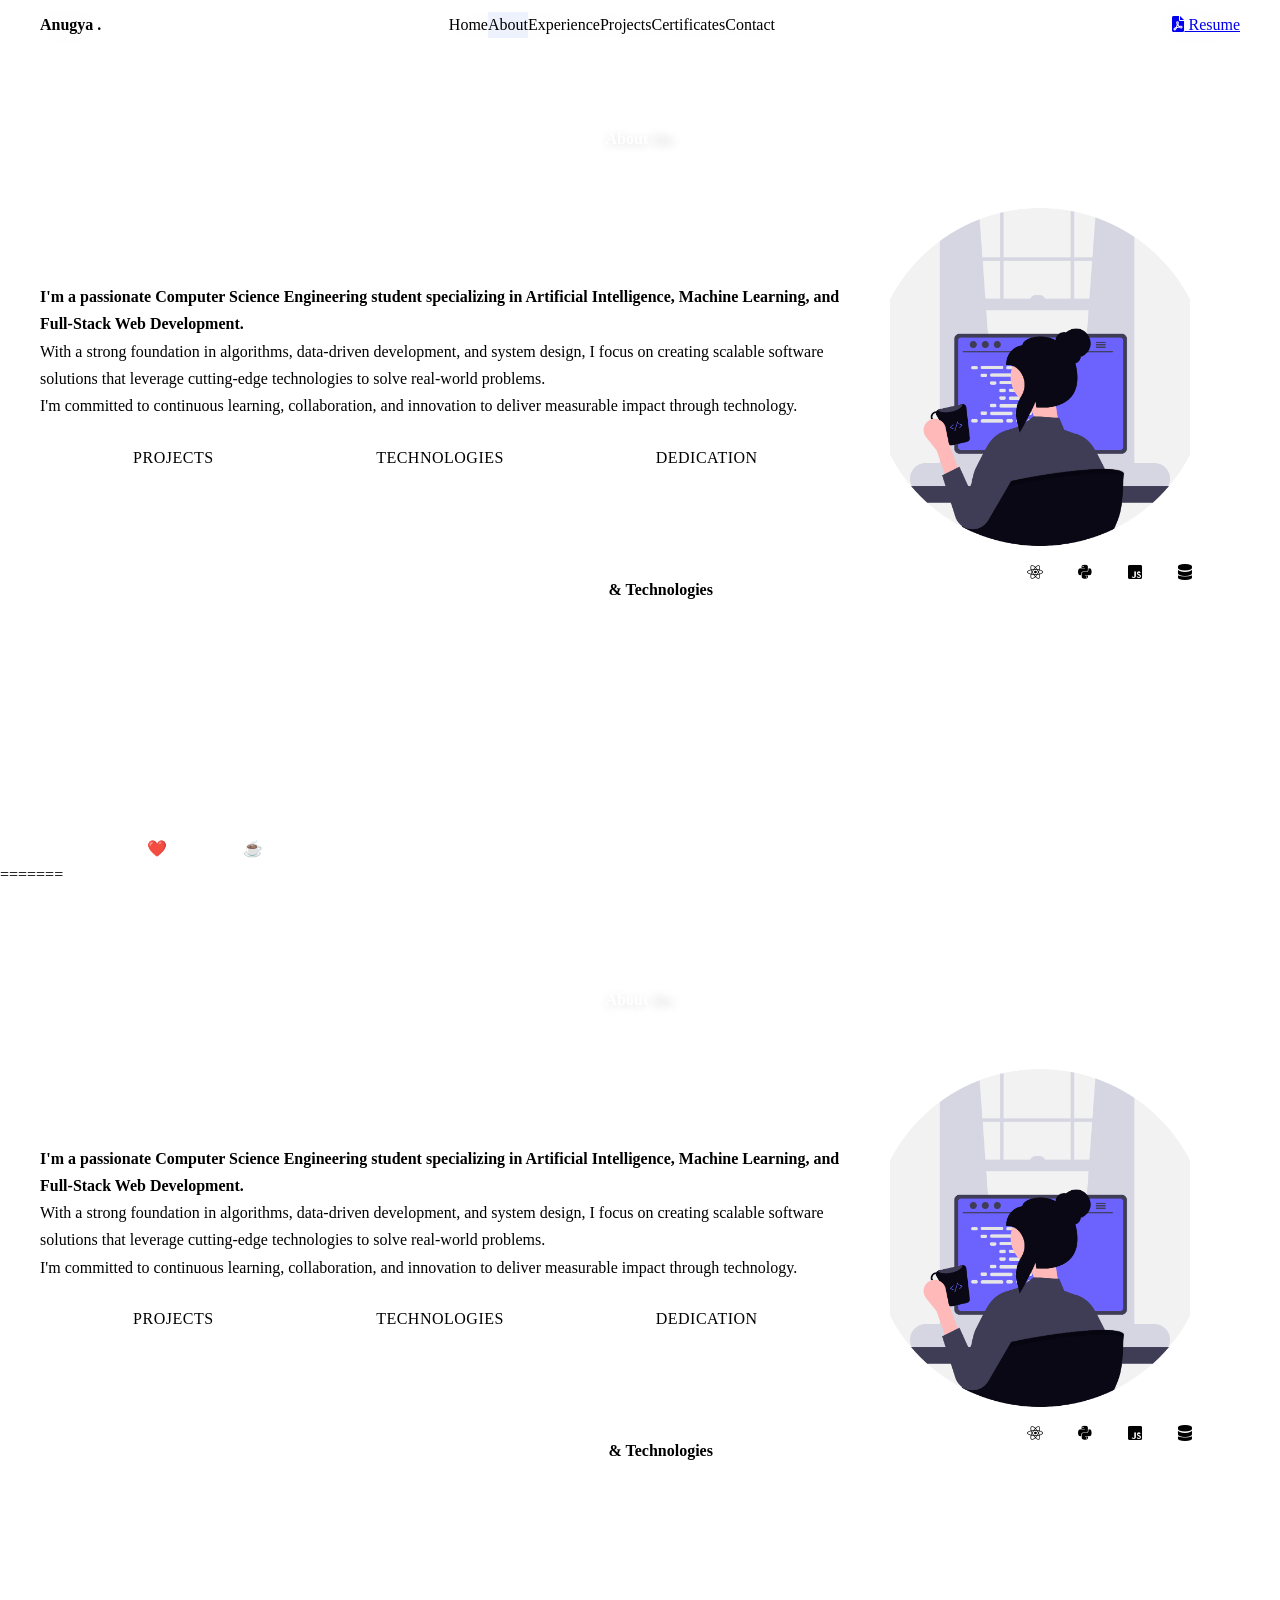
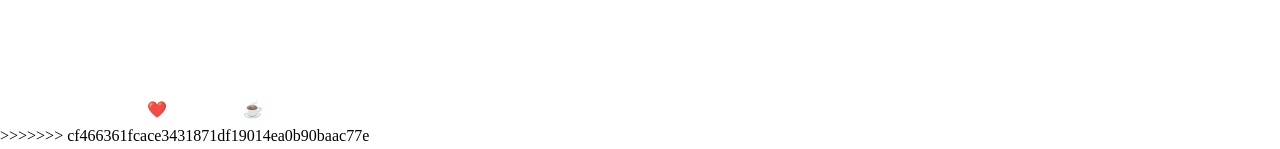
==== commit d2f8556f: "resolved merge conflicts" ====
--- a/about.html
+++ b/about.html
@@ -1,222 +1,446 @@
-<!DOCTYPE html>
-<html lang="en">
-<head>
-<meta charset="UTF-8" />
-<meta name="viewport" content="width=device-width, initial-scale=1" />
-<title>About Me - Anugya Jain</title>
-<link rel="stylesheet" href="assets/css/style.css" />
-<link href="https://fonts.googleapis.com/css2?family=Inter:wght@300;400;500;600;700;800&display=swap" rel="stylesheet">
-<link rel="stylesheet" href="https://cdnjs.cloudflare.com/ajax/libs/font-awesome/6.0.0/css/all.min.css">
-</head>
-<body>
-<header>
-  <nav class="container" aria-label="Primary navigation">
-    <div class="logo" tabindex="0" onclick="window.location.href='index.html'">
-      <span class="logo-text">Anugya</span>
-      <span class="logo-accent">.</span>
-    </div>
-    <div class="nav-links" role="menubar">
-      <a href="index.html" role="menuitem">Home</a>
-      <a href="about.html" class="active" role="menuitem">About</a>
-      <a href="experience.html" role="menuitem">Experience</a>
-      <a href="projects.html" role="menuitem">Projects</a>
-      <a href="certificates.html" role="menuitem">Certificates</a>
-      <a href="contact.html" role="menuitem">Contact</a>
-    </div>
-    <div class="nav-actions">
-      <button class="theme-toggle" id="theme-toggle" aria-label="Toggle theme">
-        <i class="fas fa-moon"></i>
-      </button>
-      <a href="resume.pdf" class="resume-btn" target="_blank">
-        <i class="fas fa-file-pdf"></i>
-        Resume
-      </a>
-      <div class="mobile-menu-toggle" tabindex="0">
-        <span></span>
-        <span></span>
-        <span></span>
-      </div>
-    </div>
-  </nav>
-</header>
-
-<main class="page-content">
-  <section class="page-header">
-    <div class="container">
-      <h1 class="page-title">About <span class="title-accent">Me</span></h1>
-      <p class="page-subtitle">Get to know me better</p>
-    </div>
-  </section>
-
-  <section class="about" aria-labelledby="about-title">
-    <div class="container">
-      <div class="about-content">
-        <div class="about-text">
-          <p class="about-intro">
-            I'm a passionate Computer Science Engineering student specializing in Artificial Intelligence, 
-            Machine Learning, and Full-Stack Web Development.
-          </p>
-          <p>
-            With a strong foundation in algorithms, data-driven development, and system design, 
-            I focus on creating scalable software solutions that leverage cutting-edge technologies 
-            to solve real-world problems.
-          </p>
-          <p>
-            I'm committed to continuous learning, collaboration, and innovation to deliver 
-            measurable impact through technology.
-          </p>
-          <div class="about-stats">
-            <div class="stat">
-              <div class="stat-number">5+</div>
-              <div class="stat-label">Projects</div>
-            </div>
-            <div class="stat">
-              <div class="stat-number">12+</div>
-              <div class="stat-label">Technologies</div>
-            </div>
-            <div class="stat">
-              <div class="stat-number">100%</div>
-              <div class="stat-label">Dedication</div>
-            </div>
-          </div>
-        </div>
-        <div class="about-image">
-          <div class="about-image-container">
-            <img src="undraw_programmer_raqr.png" alt="Anugya working on code" class="about-photo" />
-            <div class="tech-icons">
-              <i class="fab fa-react"></i>
-              <i class="fab fa-python"></i>
-              <i class="fab fa-js-square"></i>
-              <i class="fas fa-database"></i>
-            </div>
-          </div>
-        </div>
-      </div>
-    </div>
-  </section>
-
-  <section id="skills" aria-labelledby="skills-title">
-    <div class="container">
-      <h2 class="section-title" id="skills-title">
-        <span class="title-accent">Skills</span> & Technologies
-      </h2>
-      <div class="skills-categories">
-
-        <div class="skill-category">
-          <h3 class="category-title">
-            <i class="fas fa-code"></i> Programming Languages
-          </h3>
-          <div class="skills-grid">
-            <div class="skill-card"><i class="fab fa-python"></i><span>Python</span></div>
-            <div class="skill-card"><i class="fas fa-code"></i><span>C</span></div>
-            <div class="skill-card"><i class="fas fa-code"></i><span>C++</span></div>
-            <div class="skill-card"><i class="fab fa-js-square"></i><span>JavaScript</span></div>
-            <div class="skill-card"><i class="fas fa-database"></i><span>SQL</span></div>
-          </div>
-        </div>
-
-        <div class="skill-category">
-          <h3 class="category-title">
-            <i class="fas fa-paint-brush"></i> Frontend
-          </h3>
-          <div class="skills-grid">
-            <div class="skill-card"><i class="fab fa-html5"></i><span>HTML5</span></div>
-            <div class="skill-card"><i class="fab fa-css3-alt"></i><span>CSS3</span></div>
-            <div class="skill-card"><i class="fab fa-react"></i><span>React.js</span></div>
-            <div class="skill-card"><i class="fab fa-bootstrap"></i><span>Bootstrap</span></div>
-            <div class="skill-card"><i class="fas fa-cube"></i><span>Three.js</span></div>
-          </div>
-        </div>
-
-        <div class="skill-category">
-          <h3 class="category-title">
-            <i class="fas fa-server"></i> Backend
-          </h3>
-          <div class="skills-grid">
-            <div class="skill-card"><i class="fas fa-fire"></i><span>Flask</span></div>
-            <div class="skill-card"><i class="fas fa-plug"></i><span>REST APIs</span></div>
-            <div class="skill-card"><i class="fas fa-exchange-alt"></i><span>AJAX</span></div>
-          </div>
-        </div>
-
-        <div class="skill-category">
-          <h3 class="category-title">
-            <i class="fas fa-database"></i> Databases
-          </h3>
-          <div class="skills-grid">
-            <div class="skill-card"><i class="fas fa-database"></i><span>MySQL</span></div>
-            <div class="skill-card"><i class="fas fa-building"></i><span>Oracle APEX</span></div>
-          </div>
-        </div>
-
-        <div class="skill-category">
-          <h3 class="category-title">
-            <i class="fas fa-brain"></i> AI / ML
-          </h3>
-          <div class="skills-grid">
-            <div class="skill-card"><i class="fas fa-robot"></i><span>Machine Learning</span></div>
-            <div class="skill-card"><i class="fas fa-brain"></i><span>Deep Learning</span></div>
-            <div class="skill-card"><i class="fas fa-eye"></i><span>OpenCV</span></div>
-            <div class="skill-card"><i class="fas fa-search"></i><span>YOLOv4</span></div>
-            <div class="skill-card"><i class="fas fa-cogs"></i><span>TensorFlow</span></div>
-            <div class="skill-card"><i class="fas fa-cube"></i><span>PyTorch</span></div>
-            <div class="skill-card"><i class="fas fa-chart-line"></i><span>Scikit-learn</span></div>
-            <div class="skill-card"><i class="fas fa-table"></i><span>Pandas</span></div>
-            <div class="skill-card"><i class="fas fa-calculator"></i><span>NumPy</span></div>
-          </div>
-        </div>
-
-        <div class="skill-category">
-          <h3 class="category-title">
-            <i class="fas fa-wrench"></i> Tools & IDEs
-          </h3>
-          <div class="skills-grid">
-            <div class="skill-card"><i class="fab fa-git-alt"></i><span>Git & GitHub</span></div>
-            <div class="skill-card"><i class="fas fa-code"></i><span>VS Code</span></div>
-            <div class="skill-card"><i class="fas fa-vial"></i><span>Postman</span></div>
-            <div class="skill-card"><i class="fas fa-book"></i><span>Jupyter Notebook</span></div>
-          </div>
-        </div>
-
-        <div class="skill-category">
-          <h3 class="category-title">
-            <i class="fas fa-plus"></i> Other Skills
-          </h3>
-          <div class="skills-grid">
-            <div class="skill-card"><i class="fas fa-volume-up"></i><span>Text-to-Speech</span></div>
-            <div class="skill-card"><i class="fas fa-universal-access"></i><span>Accessibility</span></div>
-            <div class="skill-card"><i class="fas fa-clock"></i><span>Real-Time Data</span></div>
-            <div class="skill-card"><i class="fas fa-cube"></i><span>3D Visualization</span></div>
-            <div class="skill-card"><i class="fas fa-mobile-alt"></i><span>Responsive Design</span></div>
-          </div>
-        </div>
-      </div>
-    </div>
-  </section>
-</main>
-
-<footer>
-  <div class="container">
-    <div class="footer-content">
-      <div class="footer-text">
-        <p>&copy; 2025 Anugya Jain. All rights reserved.</p>
-        <p>Built with ❤️ and lots of ☕</p>
-      </div>
-      <div class="footer-links">
-        <a href="https://www.linkedin.com/in/anugya-jain-21744b290/" target="_blank" rel="noopener noreferrer">
-          <i class="fab fa-linkedin"></i>
-        </a>
-        <a href="https://github.com/Anugyajain27" target="_blank" rel="noopener noreferrer">
-          <i class="fab fa-github"></i>
-        </a>
-        <a href="mailto:anugya.jain27@gmail.com">
-          <i class="fas fa-envelope"></i>
-        </a>
-      </div>
-    </div>
-  </div>
-</footer>
-
-<script src="assets/js/main.js"></script>
-</body>
+<<<<<<< HEAD
+<!DOCTYPE html>
+<html lang="en">
+<head>
+<meta charset="UTF-8" />
+<meta name="viewport" content="width=device-width, initial-scale=1" />
+<title>About Me - Anugya Jain</title>
+<link rel="stylesheet" href="assets/css/style.css" />
+<link href="https://fonts.googleapis.com/css2?family=Inter:wght@300;400;500;600;700;800&display=swap" rel="stylesheet">
+<link rel="stylesheet" href="https://cdnjs.cloudflare.com/ajax/libs/font-awesome/6.0.0/css/all.min.css">
+</head>
+<body>
+<header>
+  <nav class="container" aria-label="Primary navigation">
+    <div class="logo" tabindex="0" onclick="window.location.href='index.html'">
+      <span class="logo-text">Anugya</span>
+      <span class="logo-accent">.</span>
+    </div>
+    <div class="nav-links" role="menubar">
+      <a href="index.html" role="menuitem">Home</a>
+      <a href="about.html" class="active" role="menuitem">About</a>
+      <a href="experience.html" role="menuitem">Experience</a>
+      <a href="projects.html" role="menuitem">Projects</a>
+      <a href="certificates.html" role="menuitem">Certificates</a>
+      <a href="contact.html" role="menuitem">Contact</a>
+    </div>
+    <div class="nav-actions">
+      <button class="theme-toggle" id="theme-toggle" aria-label="Toggle theme">
+        <i class="fas fa-moon"></i>
+      </button>
+      <a href="resume.pdf" class="resume-btn" target="_blank">
+        <i class="fas fa-file-pdf"></i>
+        Resume
+      </a>
+      <div class="mobile-menu-toggle" tabindex="0">
+        <span></span>
+        <span></span>
+        <span></span>
+      </div>
+    </div>
+  </nav>
+</header>
+
+<main class="page-content">
+  <section class="page-header">
+    <div class="container">
+      <h1 class="page-title">About <span class="title-accent">Me</span></h1>
+      <p class="page-subtitle">Get to know me better</p>
+    </div>
+  </section>
+
+  <section class="about" aria-labelledby="about-title">
+    <div class="container">
+      <div class="about-content">
+        <div class="about-text">
+          <p class="about-intro">
+            I'm a passionate Computer Science Engineering student specializing in Artificial Intelligence, 
+            Machine Learning, and Full-Stack Web Development.
+          </p>
+          <p>
+            With a strong foundation in algorithms, data-driven development, and system design, 
+            I focus on creating scalable software solutions that leverage cutting-edge technologies 
+            to solve real-world problems.
+          </p>
+          <p>
+            I'm committed to continuous learning, collaboration, and innovation to deliver 
+            measurable impact through technology.
+          </p>
+          <div class="about-stats">
+            <div class="stat">
+              <div class="stat-number">5+</div>
+              <div class="stat-label">Projects</div>
+            </div>
+            <div class="stat">
+              <div class="stat-number">12+</div>
+              <div class="stat-label">Technologies</div>
+            </div>
+            <div class="stat">
+              <div class="stat-number">100%</div>
+              <div class="stat-label">Dedication</div>
+            </div>
+          </div>
+        </div>
+        <div class="about-image">
+          <div class="about-image-container">
+            <img src="undraw_programmer_raqr.png" alt="Anugya working on code" class="about-photo" />
+            <div class="tech-icons">
+              <i class="fab fa-react"></i>
+              <i class="fab fa-python"></i>
+              <i class="fab fa-js-square"></i>
+              <i class="fas fa-database"></i>
+            </div>
+          </div>
+        </div>
+      </div>
+    </div>
+  </section>
+
+  <section id="skills" aria-labelledby="skills-title">
+    <div class="container">
+      <h2 class="section-title" id="skills-title">
+        <span class="title-accent">Skills</span> & Technologies
+      </h2>
+      <div class="skills-categories">
+
+        <div class="skill-category">
+          <h3 class="category-title">
+            <i class="fas fa-code"></i> Programming Languages
+          </h3>
+          <div class="skills-grid">
+            <div class="skill-card"><i class="fab fa-python"></i><span>Python</span></div>
+            <div class="skill-card"><i class="fas fa-code"></i><span>C</span></div>
+            <div class="skill-card"><i class="fas fa-code"></i><span>C++</span></div>
+            <div class="skill-card"><i class="fab fa-js-square"></i><span>JavaScript</span></div>
+            <div class="skill-card"><i class="fas fa-database"></i><span>SQL</span></div>
+          </div>
+        </div>
+
+        <div class="skill-category">
+          <h3 class="category-title">
+            <i class="fas fa-paint-brush"></i> Frontend
+          </h3>
+          <div class="skills-grid">
+            <div class="skill-card"><i class="fab fa-html5"></i><span>HTML5</span></div>
+            <div class="skill-card"><i class="fab fa-css3-alt"></i><span>CSS3</span></div>
+            <div class="skill-card"><i class="fab fa-react"></i><span>React.js</span></div>
+            <div class="skill-card"><i class="fab fa-bootstrap"></i><span>Bootstrap</span></div>
+            <div class="skill-card"><i class="fas fa-cube"></i><span>Three.js</span></div>
+          </div>
+        </div>
+
+        <div class="skill-category">
+          <h3 class="category-title">
+            <i class="fas fa-server"></i> Backend
+          </h3>
+          <div class="skills-grid">
+            <div class="skill-card"><i class="fas fa-fire"></i><span>Flask</span></div>
+            <div class="skill-card"><i class="fas fa-plug"></i><span>REST APIs</span></div>
+            <div class="skill-card"><i class="fas fa-exchange-alt"></i><span>AJAX</span></div>
+          </div>
+        </div>
+
+        <div class="skill-category">
+          <h3 class="category-title">
+            <i class="fas fa-database"></i> Databases
+          </h3>
+          <div class="skills-grid">
+            <div class="skill-card"><i class="fas fa-database"></i><span>MySQL</span></div>
+            <div class="skill-card"><i class="fas fa-building"></i><span>Oracle APEX</span></div>
+          </div>
+        </div>
+
+        <div class="skill-category">
+          <h3 class="category-title">
+            <i class="fas fa-brain"></i> AI / ML
+          </h3>
+          <div class="skills-grid">
+            <div class="skill-card"><i class="fas fa-robot"></i><span>Machine Learning</span></div>
+            <div class="skill-card"><i class="fas fa-brain"></i><span>Deep Learning</span></div>
+            <div class="skill-card"><i class="fas fa-eye"></i><span>OpenCV</span></div>
+            <div class="skill-card"><i class="fas fa-search"></i><span>YOLOv4</span></div>
+            <div class="skill-card"><i class="fas fa-cogs"></i><span>TensorFlow</span></div>
+            <div class="skill-card"><i class="fas fa-cube"></i><span>PyTorch</span></div>
+            <div class="skill-card"><i class="fas fa-chart-line"></i><span>Scikit-learn</span></div>
+            <div class="skill-card"><i class="fas fa-table"></i><span>Pandas</span></div>
+            <div class="skill-card"><i class="fas fa-calculator"></i><span>NumPy</span></div>
+          </div>
+        </div>
+
+        <div class="skill-category">
+          <h3 class="category-title">
+            <i class="fas fa-wrench"></i> Tools & IDEs
+          </h3>
+          <div class="skills-grid">
+            <div class="skill-card"><i class="fab fa-git-alt"></i><span>Git & GitHub</span></div>
+            <div class="skill-card"><i class="fas fa-code"></i><span>VS Code</span></div>
+            <div class="skill-card"><i class="fas fa-vial"></i><span>Postman</span></div>
+            <div class="skill-card"><i class="fas fa-book"></i><span>Jupyter Notebook</span></div>
+          </div>
+        </div>
+
+        <div class="skill-category">
+          <h3 class="category-title">
+            <i class="fas fa-plus"></i> Other Skills
+          </h3>
+          <div class="skills-grid">
+            <div class="skill-card"><i class="fas fa-volume-up"></i><span>Text-to-Speech</span></div>
+            <div class="skill-card"><i class="fas fa-universal-access"></i><span>Accessibility</span></div>
+            <div class="skill-card"><i class="fas fa-clock"></i><span>Real-Time Data</span></div>
+            <div class="skill-card"><i class="fas fa-cube"></i><span>3D Visualization</span></div>
+            <div class="skill-card"><i class="fas fa-mobile-alt"></i><span>Responsive Design</span></div>
+          </div>
+        </div>
+      </div>
+    </div>
+  </section>
+</main>
+
+<footer>
+  <div class="container">
+    <div class="footer-content">
+      <div class="footer-text">
+        <p>&copy; 2025 Anugya Jain. All rights reserved.</p>
+        <p>Built with ❤️ and lots of ☕</p>
+      </div>
+      <div class="footer-links">
+        <a href="https://www.linkedin.com/in/anugya-jain-21744b290/" target="_blank" rel="noopener noreferrer">
+          <i class="fab fa-linkedin"></i>
+        </a>
+        <a href="https://github.com/Anugyajain27" target="_blank" rel="noopener noreferrer">
+          <i class="fab fa-github"></i>
+        </a>
+        <a href="mailto:anugya.jain27@gmail.com">
+          <i class="fas fa-envelope"></i>
+        </a>
+      </div>
+    </div>
+  </div>
+</footer>
+
+<script src="assets/js/main.js"></script>
+</body>
+=======
+<!DOCTYPE html>
+<html lang="en">
+<head>
+<meta charset="UTF-8" />
+<meta name="viewport" content="width=device-width, initial-scale=1" />
+<title>About Me - Anugya Jain</title>
+<link rel="stylesheet" href="assets/css/style.css" />
+<link href="https://fonts.googleapis.com/css2?family=Inter:wght@300;400;500;600;700;800&display=swap" rel="stylesheet">
+<link rel="stylesheet" href="https://cdnjs.cloudflare.com/ajax/libs/font-awesome/6.0.0/css/all.min.css">
+</head>
+<body>
+<header>
+  <nav class="container" aria-label="Primary navigation">
+    <div class="logo" tabindex="0" onclick="window.location.href='index.html'">
+      <span class="logo-text">Anugya</span>
+      <span class="logo-accent">.</span>
+    </div>
+    <div class="nav-links" role="menubar">
+      <a href="index.html" role="menuitem">Home</a>
+      <a href="about.html" class="active" role="menuitem">About</a>
+      <a href="experience.html" role="menuitem">Experience</a>
+      <a href="projects.html" role="menuitem">Projects</a>
+      <a href="certificates.html" role="menuitem">Certificates</a>
+      <a href="contact.html" role="menuitem">Contact</a>
+    </div>
+    <div class="nav-actions">
+      <button class="theme-toggle" id="theme-toggle" aria-label="Toggle theme">
+        <i class="fas fa-moon"></i>
+      </button>
+      <a href="resume.pdf" class="resume-btn" target="_blank">
+        <i class="fas fa-file-pdf"></i>
+        Resume
+      </a>
+      <div class="mobile-menu-toggle" tabindex="0">
+        <span></span>
+        <span></span>
+        <span></span>
+      </div>
+    </div>
+  </nav>
+</header>
+
+<main class="page-content">
+  <section class="page-header">
+    <div class="container">
+      <h1 class="page-title">About <span class="title-accent">Me</span></h1>
+      <p class="page-subtitle">Get to know me better</p>
+    </div>
+  </section>
+
+  <section class="about" aria-labelledby="about-title">
+    <div class="container">
+      <div class="about-content">
+        <div class="about-text">
+          <p class="about-intro">
+            I'm a passionate Computer Science Engineering student specializing in Artificial Intelligence, 
+            Machine Learning, and Full-Stack Web Development.
+          </p>
+          <p>
+            With a strong foundation in algorithms, data-driven development, and system design, 
+            I focus on creating scalable software solutions that leverage cutting-edge technologies 
+            to solve real-world problems.
+          </p>
+          <p>
+            I'm committed to continuous learning, collaboration, and innovation to deliver 
+            measurable impact through technology.
+          </p>
+          <div class="about-stats">
+            <div class="stat">
+              <div class="stat-number">5+</div>
+              <div class="stat-label">Projects</div>
+            </div>
+            <div class="stat">
+              <div class="stat-number">12+</div>
+              <div class="stat-label">Technologies</div>
+            </div>
+            <div class="stat">
+              <div class="stat-number">100%</div>
+              <div class="stat-label">Dedication</div>
+            </div>
+          </div>
+        </div>
+        <div class="about-image">
+          <div class="about-image-container">
+            <img src="undraw_programmer_raqr.png" alt="Anugya working on code" class="about-photo" />
+            <div class="tech-icons">
+              <i class="fab fa-react"></i>
+              <i class="fab fa-python"></i>
+              <i class="fab fa-js-square"></i>
+              <i class="fas fa-database"></i>
+            </div>
+          </div>
+        </div>
+      </div>
+    </div>
+  </section>
+
+  <section id="skills" aria-labelledby="skills-title">
+    <div class="container">
+      <h2 class="section-title" id="skills-title">
+        <span class="title-accent">Skills</span> & Technologies
+      </h2>
+      <div class="skills-categories">
+
+        <div class="skill-category">
+          <h3 class="category-title">
+            <i class="fas fa-code"></i> Programming Languages
+          </h3>
+          <div class="skills-grid">
+            <div class="skill-card"><i class="fab fa-python"></i><span>Python</span></div>
+            <div class="skill-card"><i class="fas fa-code"></i><span>C</span></div>
+            <div class="skill-card"><i class="fas fa-code"></i><span>C++</span></div>
+            <div class="skill-card"><i class="fab fa-js-square"></i><span>JavaScript</span></div>
+            <div class="skill-card"><i class="fas fa-database"></i><span>SQL</span></div>
+          </div>
+        </div>
+
+        <div class="skill-category">
+          <h3 class="category-title">
+            <i class="fas fa-paint-brush"></i> Frontend
+          </h3>
+          <div class="skills-grid">
+            <div class="skill-card"><i class="fab fa-html5"></i><span>HTML5</span></div>
+            <div class="skill-card"><i class="fab fa-css3-alt"></i><span>CSS3</span></div>
+            <div class="skill-card"><i class="fab fa-react"></i><span>React.js</span></div>
+            <div class="skill-card"><i class="fab fa-bootstrap"></i><span>Bootstrap</span></div>
+            <div class="skill-card"><i class="fas fa-cube"></i><span>Three.js</span></div>
+          </div>
+        </div>
+
+        <div class="skill-category">
+          <h3 class="category-title">
+            <i class="fas fa-server"></i> Backend
+          </h3>
+          <div class="skills-grid">
+            <div class="skill-card"><i class="fas fa-fire"></i><span>Flask</span></div>
+            <div class="skill-card"><i class="fas fa-plug"></i><span>REST APIs</span></div>
+            <div class="skill-card"><i class="fas fa-exchange-alt"></i><span>AJAX</span></div>
+          </div>
+        </div>
+
+        <div class="skill-category">
+          <h3 class="category-title">
+            <i class="fas fa-database"></i> Databases
+          </h3>
+          <div class="skills-grid">
+            <div class="skill-card"><i class="fas fa-database"></i><span>MySQL</span></div>
+            <div class="skill-card"><i class="fas fa-building"></i><span>Oracle APEX</span></div>
+          </div>
+        </div>
+
+        <div class="skill-category">
+          <h3 class="category-title">
+            <i class="fas fa-brain"></i> AI / ML
+          </h3>
+          <div class="skills-grid">
+            <div class="skill-card"><i class="fas fa-robot"></i><span>Machine Learning</span></div>
+            <div class="skill-card"><i class="fas fa-brain"></i><span>Deep Learning</span></div>
+            <div class="skill-card"><i class="fas fa-eye"></i><span>OpenCV</span></div>
+            <div class="skill-card"><i class="fas fa-search"></i><span>YOLOv4</span></div>
+            <div class="skill-card"><i class="fas fa-cogs"></i><span>TensorFlow</span></div>
+            <div class="skill-card"><i class="fas fa-cube"></i><span>PyTorch</span></div>
+            <div class="skill-card"><i class="fas fa-chart-line"></i><span>Scikit-learn</span></div>
+            <div class="skill-card"><i class="fas fa-table"></i><span>Pandas</span></div>
+            <div class="skill-card"><i class="fas fa-calculator"></i><span>NumPy</span></div>
+          </div>
+        </div>
+
+        <div class="skill-category">
+          <h3 class="category-title">
+            <i class="fas fa-wrench"></i> Tools & IDEs
+          </h3>
+          <div class="skills-grid">
+            <div class="skill-card"><i class="fab fa-git-alt"></i><span>Git & GitHub</span></div>
+            <div class="skill-card"><i class="fas fa-code"></i><span>VS Code</span></div>
+            <div class="skill-card"><i class="fas fa-vial"></i><span>Postman</span></div>
+            <div class="skill-card"><i class="fas fa-book"></i><span>Jupyter Notebook</span></div>
+          </div>
+        </div>
+
+        <div class="skill-category">
+          <h3 class="category-title">
+            <i class="fas fa-plus"></i> Other Skills
+          </h3>
+          <div class="skills-grid">
+            <div class="skill-card"><i class="fas fa-volume-up"></i><span>Text-to-Speech</span></div>
+            <div class="skill-card"><i class="fas fa-universal-access"></i><span>Accessibility</span></div>
+            <div class="skill-card"><i class="fas fa-clock"></i><span>Real-Time Data</span></div>
+            <div class="skill-card"><i class="fas fa-cube"></i><span>3D Visualization</span></div>
+            <div class="skill-card"><i class="fas fa-mobile-alt"></i><span>Responsive Design</span></div>
+          </div>
+        </div>
+      </div>
+    </div>
+  </section>
+</main>
+
+<footer>
+  <div class="container">
+    <div class="footer-content">
+      <div class="footer-text">
+        <p>&copy; 2025 Anugya Jain. All rights reserved.</p>
+        <p>Built with ❤️ and lots of ☕</p>
+      </div>
+      <div class="footer-links">
+        <a href="https://www.linkedin.com/in/anugya-jain-21744b290/" target="_blank" rel="noopener noreferrer">
+          <i class="fab fa-linkedin"></i>
+        </a>
+        <a href="https://github.com/Anugyajain27" target="_blank" rel="noopener noreferrer">
+          <i class="fab fa-github"></i>
+        </a>
+        <a href="mailto:anugya.jain27@gmail.com">
+          <i class="fas fa-envelope"></i>
+        </a>
+      </div>
+    </div>
+  </div>
+</footer>
+
+<script src="assets/js/main.js"></script>
+</body>
+>>>>>>> cf466361fcace3431871df19014ea0b90baac77e
 </html>
--- a/assets/css/style.css
+++ b/assets/css/style.css
@@ -1,1987 +1,3976 @@
-:root {
-  --color-primary: #2563eb;
-  --color-primary-light: #60a5fa;
-  --color-primary-dark: #1e40af;
-  --color-accent: #0891b2;
-  --color-accent-light: #06b6d4;
-  --color-accent-dark: #0e7490;
-  --color-success: #10b981;
-  --color-warning: #f59e0b;
-  --color-error: #ef4444;
-  --color-text: #64748b;
-  --color-text-dark: #1e293b;
-  --color-bg: #ffffff;
-  --color-bg-secondary: #f8fafc;
-  --color-bg-tertiary: #f1f5f9;
-  --color-border: #e2e8f0;
-  --color-shadow: rgba(37, 99, 235, 0.12);
-  --color-shadow-light: rgba(37, 99, 235, 0.08);
-  
-  --gradient-primary: linear-gradient(135deg, #2563eb 0%, #0891b2 100%);
-  --gradient-secondary: linear-gradient(135deg, #0891b2 0%, #10b981 100%);
-  --gradient-accent: linear-gradient(135deg, #60a5fa 0%, #06b6d4 100%);
-  --gradient-hero: linear-gradient(135deg, #1e40af 0%, #0e7490 100%);
-  
-  --spacing-xs: 0.25rem;
-  --spacing-sm: 0.5rem;
-  --spacing-md: 1rem;
-  --spacing-lg: 1.5rem;
-  --spacing-xl: 2rem;
-  --spacing-2xl: 3rem;
-  
-  --font-sans: 'Inter', -apple-system, BlinkMacSystemFont, 'Segoe UI', Roboto, sans-serif;
-  --font-size-xs: 0.75rem;
-  --font-size-sm: 0.875rem;
-  --font-size-base: 1rem;
-  --font-size-lg: 1.125rem;
-  --font-size-xl: 1.25rem;
-  --font-size-2xl: 1.5rem;
-  --font-size-3xl: 1.875rem;
-  --font-size-4xl: 2.25rem;
-  
-  --shadow-sm: 0 2px 8px 0 var(--color-shadow);
-  --shadow-md: 0 4px 16px -2px var(--color-shadow);
-  --shadow-lg: 0 10px 30px -3px var(--color-shadow);
-  --shadow-xl: 0 20px 50px -5px var(--color-shadow);
-  
-  --border-radius: 0.75rem;
-  --border-radius-lg: 1rem;
-  --border-radius-xl: 1.5rem;
-  
-  --transition-fast: 0.2s cubic-bezier(0.4, 0, 0.2, 1);
-  --transition-normal: 0.3s cubic-bezier(0.4, 0, 0.2, 1);
-  --transition-slow: 0.5s cubic-bezier(0.4, 0, 0.2, 1);
-}
-
-[data-theme="dark"] {
-  --color-primary: #3b82f6;
-  --color-primary-light: #60a5fa;
-  --color-primary-dark: #2563eb;
-  --color-accent: #06b6d4;
-  --color-accent-light: #22d3ee;
-  --color-accent-dark: #0891b2;
-  --color-success: #34d399;
-  --color-warning: #fbbf24;
-  --color-error: #f87171;
-  --color-text: #94a3b8;
-  --color-text-dark: #f1f5f9;
-  --color-bg: #0f172a;
-  --color-bg-secondary: #1e293b;
-  --color-bg-tertiary: #334155;
-  --color-border: #475569;
-  --color-shadow: rgba(59, 130, 246, 0.2);
-  --color-shadow-light: rgba(59, 130, 246, 0.12);
-  
-  --gradient-primary: linear-gradient(135deg, #3b82f6 0%, #06b6d4 100%);
-  --gradient-secondary: linear-gradient(135deg, #06b6d4 0%, #10b981 100%);
-  --gradient-accent: linear-gradient(135deg, #60a5fa 0%, #22d3ee 100%);
-  --gradient-hero: linear-gradient(135deg, #2563eb 0%, #0891b2 100%);
-}
-
-* {
-  margin: 0;
-  padding: 0;
-  box-sizing: border-box;
-}
-
-body {
-  font-family: var(--font-sans);
-  line-height: 1.6;
-  color: var(--color-text);
-  background-color: var(--color-bg);
-  transition: background-color var(--transition-normal), color var(--transition-normal);
-}
-
-.container {
-  max-width: 1200px;
-  margin: 0 auto;
-  padding: 0 var(--spacing-lg);
-}
-
-/* Header Styles */
-header {
-  position: fixed;
-  top: 0;
-  width: 100%;
-  background: rgba(255, 255, 255, 0.95);
-  backdrop-filter: blur(12px);
-  -webkit-backdrop-filter: blur(12px);
-  border-bottom: 1px solid var(--color-border);
-  z-index: 1000;
-  transition: all var(--transition-normal);
-  box-shadow: var(--shadow-sm);
-}
-
-[data-theme="dark"] header {
-  background: rgba(15, 23, 42, 0.95);
-}
-
-nav {
-  display: flex;
-  align-items: center;
-  justify-content: space-between;
-  padding: var(--spacing-lg) var(--spacing-lg);
-}
-
-.logo {
-  font-size: var(--font-size-2xl);
-  font-weight: 800;
-  color: var(--color-primary);
-  cursor: pointer;
-  transition: all var(--transition-fast);
-}
-
-.logo:hover {
-  transform: scale(1.05);
-}
-
-.logo-accent {
-  color: var(--color-accent);
-  animation: pulse 2s infinite;
-}
-
-.nav-links {
-  display: flex;
-  gap: var(--spacing-xl);
-  list-style: none;
-}
-
-.nav-links a {
-  color: var(--color-text);
-  text-decoration: none;
-  font-weight: 500;
-  font-size: var(--font-size-base);
-  transition: all var(--transition-fast);
-  position: relative;
-  padding: var(--spacing-sm) var(--spacing-md);
-  border-radius: var(--border-radius);
-}
-
-.nav-links a.active {
-  color: var(--color-primary);
-  background: rgba(37, 99, 235, 0.08);
-}
-
-.nav-links a::after {
-  content: '';
-  position: absolute;
-  bottom: 0;
-  left: 50%;
-  transform: translateX(-50%) scaleX(0);
-  width: 80%;
-  height: 2px;
-  background: var(--gradient-primary);
-  transition: transform var(--transition-fast);
-}
-
-.nav-links a:hover::after {
-  transform: translateX(-50%) scaleX(1);
-}
-
-.nav-links a:hover {
-  color: var(--color-primary);
-  transform: translateY(-2px);
-}
-
-.nav-actions {
-  display: flex;
-  align-items: center;
-  gap: var(--spacing-lg);
-}
-
-.theme-toggle {
-  background: var(--gradient-primary);
-  border: none;
-  border-radius: var(--border-radius-lg);
-  padding: var(--spacing-md);
-  color: white;
-  cursor: pointer;
-  transition: all var(--transition-fast);
-  width: 50px;
-  height: 50px;
-  display: flex;
-  align-items: center;
-  justify-content: center;
-  font-size: var(--font-size-lg);
-  box-shadow: var(--shadow-md);
-}
-
-.theme-toggle:hover {
-  transform: translateY(-2px) scale(1.05);
-  box-shadow: var(--shadow-lg);
-}
-
-.mobile-menu-toggle {
-  display: none;
-  flex-direction: column;
-  cursor: pointer;
-  padding: var(--spacing-sm);
-  border-radius: var(--border-radius);
-  transition: all var(--transition-fast);
-}
-
-.mobile-menu-toggle:hover {
-  background: var(--color-bg-secondary);
-}
-
-.mobile-menu-toggle span {
-  width: 30px;
-  height: 3px;
-  background: var(--color-text-dark);
-  margin: 3px 0;
-  transition: all var(--transition-fast);
-  border-radius: 2px;
-}
-
-/* Page Content Styles */
-.page-content {
-  padding-top: 100px;
-  min-height: calc(100vh - 200px);
-}
-
-.page-header {
-  background: var(--gradient-hero);
-  padding: var(--spacing-2xl) 0;
-  text-align: center;
-  margin-bottom: var(--spacing-2xl);
-  position: relative;
-  overflow: hidden;
-}
-
-.page-header::before {
-  content: '';
-  position: absolute;
-  top: 0;
-  left: 0;
-  right: 0;
-  bottom: 0;
-  background: linear-gradient(45deg, transparent 30%, rgba(255, 255, 255, 0.08) 50%, transparent 70%);
-  animation: shimmerMove 3s infinite;
-}
-
-@keyframes shimmerMove {
-  0% { transform: translateX(-100%); }
-  100% { transform: translateX(100%); }
-}
-
-.page-title {
-  font-size: var(--font-size-4xl);
-  font-weight: 900;
-  color: white;
-  margin-bottom: var(--spacing-sm);
-  text-shadow: 0 2px 10px rgba(0, 0, 0, 0.15);
-}
-
-.page-subtitle {
-  font-size: var(--font-size-xl);
-  color: rgba(255, 255, 255, 0.95);
-  font-weight: 400;
-}
-
-/* Hero Section */
-.hero {
-  min-height: 100vh;
-  display: flex;
-  align-items: center;
-  position: relative;
-  overflow: hidden;
-  padding-top: 100px;
-}
-
-.hero-background {
-  position: absolute;
-  top: 0;
-  left: 0;
-  width: 100%;
-  height: 100%;
-  z-index: -1;
-  background: linear-gradient(135deg, rgba(37, 99, 235, 0.03) 0%, rgba(8, 145, 178, 0.03) 100%);
-}
-
-.floating-shapes {
-  position: absolute;
-  width: 100%;
-  height: 100%;
-}
-
-.shape {
-  position: absolute;
-  border-radius: 50%;
-  opacity: 0.08;
-  animation: float 8s ease-in-out infinite;
-  filter: blur(60px);
-}
-
-.shape-1 {
-  width: 400px;
-  height: 400px;
-  top: 10%;
-  left: 5%;
-  background: var(--gradient-primary);
-  animation-delay: 0s;
-}
-
-.shape-2 {
-  width: 350px;
-  height: 350px;
-  top: 50%;
-  right: 5%;
-  background: var(--gradient-secondary);
-  animation-delay: 2s;
-}
-
-.shape-3 {
-  width: 300px;
-  height: 300px;
-  bottom: 10%;
-  left: 15%;
-  background: var(--gradient-accent);
-  animation-delay: 4s;
-}
-
-.shape-4 {
-  width: 380px;
-  height: 380px;
-  top: 5%;
-  right: 20%;
-  background: var(--gradient-primary);
-  animation-delay: 1s;
-}
-
-@keyframes float {
-  0%, 100% { 
-    transform: translateY(0px) translateX(0px) scale(1); 
-  }
-  33% { 
-    transform: translateY(-30px) translateX(20px) scale(1.05); 
-  }
-  66% { 
-    transform: translateY(20px) translateX(-20px) scale(0.95); 
-  }
-}
-
-.hero-content {
-  display: grid;
-  grid-template-columns: 1fr 450px;
-  gap: var(--spacing-2xl);
-  align-items: center;
-  width: 100%;
-}
-
-.hero-text {
-  animation: fadeInUp 1s ease-out;
-}
-
-.greeting {
-  display: flex;
-  align-items: center;
-  gap: var(--spacing-sm);
-  font-size: var(--font-size-xl);
-  margin-bottom: var(--spacing-lg);
-  color: var(--color-text);
-  font-weight: 500;
-}
-
-.wave {
-  animation: wave 2s infinite;
-  transform-origin: 70% 70%;
-  display: inline-block;
-  font-size: var(--font-size-2xl);
-}
-
-@keyframes wave {
-  0%, 100% { transform: rotate(0deg); }
-  10%, 30% { transform: rotate(14deg); }
-  20% { transform: rotate(-8deg); }
-}
-
-.hero-title {
-  font-size: 3.5rem;
-  font-weight: 900;
-  line-height: 1.1;
-  margin-bottom: var(--spacing-lg);
-  color: var(--color-text-dark);
-}
-
-.name-highlight {
-  background: var(--gradient-primary);
-  -webkit-background-clip: text;
-  -webkit-text-fill-color: transparent;
-  background-clip: text;
-  position: relative;
-  display: inline-block;
-}
-
-.name-highlight::after {
-  content: '';
-  position: absolute;
-  bottom: -5px;
-  left: 0;
-  right: 0;
-  height: 4px;
-  background: var(--gradient-accent);
-  border-radius: 2px;
-  animation: shimmer 2s infinite;
-}
-
-@keyframes shimmer {
-  0%, 100% { opacity: 0.6; transform: scaleX(1); }
-  50% { opacity: 1; transform: scaleX(1.05); }
-}
-
-.hero-subtitle {
-  font-size: var(--font-size-2xl);
-  font-weight: 600;
-  background: var(--gradient-secondary);
-  -webkit-background-clip: text;
-  -webkit-text-fill-color: transparent;
-  background-clip: text;
-  margin-bottom: var(--spacing-lg);
-}
-
-.hero-description {
-  font-size: var(--font-size-xl);
-  color: var(--color-text);
-  margin-bottom: var(--spacing-2xl);
-  line-height: 1.7;
-  font-weight: 400;
-}
-
-.hero-buttons {
-  display: flex;
-  gap: var(--spacing-lg);
-  flex-wrap: wrap;
-}
-
-.btn-primary,
-.btn-secondary {
-  display: inline-flex;
-  align-items: center;
-  gap: var(--spacing-sm);
-  padding: var(--spacing-lg) var(--spacing-2xl);
-  border-radius: var(--border-radius-lg);
-  font-weight: 600;
-  text-decoration: none;
-  transition: all var(--transition-fast);
-  cursor: pointer;
-  border: none;
-  font-size: var(--font-size-lg);
-  position: relative;
-  overflow: hidden;
-}
-
-.btn-primary {
-  background: var(--gradient-primary);
-  color: white;
-  box-shadow: var(--shadow-lg);
-}
-
-.btn-primary::before {
-  content: '';
-  position: absolute;
-  top: 0;
-  left: -100%;
-  width: 100%;
-  height: 100%;
-  background: linear-gradient(90deg, transparent, rgba(255,255,255,0.3), transparent);
-  transition: left var(--transition-slow);
-}
-
-.btn-primary:hover::before {
-  left: 100%;
-}
-
-.btn-primary:hover {
-  transform: translateY(-3px);
-  box-shadow: var(--shadow-xl);
-}
-
-.btn-secondary {
-  background: transparent;
-  color: var(--color-primary);
-  border: 2px solid var(--color-primary);
-  position: relative;
-}
-
-.btn-secondary::before {
-  content: '';
-  position: absolute;
-  top: 0;
-  left: 0;
-  right: 0;
-  bottom: 0;
-  background: var(--gradient-primary);
-  opacity: 0;
-  transition: opacity var(--transition-fast);
-  z-index: -1;
-  border-radius: var(--border-radius-lg);
-}
-
-.btn-secondary:hover::before {
-  opacity: 0.1;
-}
-
-.btn-secondary:hover {
-  transform: translateY(-3px);
-  box-shadow: var(--shadow-lg);
-}
-
-.hero-image {
-  display: flex;
-  justify-content: center;
-  align-items: center;
-}
-
-.image-container {
-  position: relative;
-  width: 400px;
-  height: 400px;
-  background: var(--color-bg-secondary);
-  border-radius: var(--border-radius-xl);
-  padding: var(--spacing-lg);
-  box-shadow: var(--shadow-xl);
-  border: 3px solid var(--color-primary);
-}
-
-.profile-image {
-  width: 100%;
-  height: 100%;
-  object-fit: cover;
-  border-radius: var(--border-radius-lg);
-  display: block;
-}
-
-/* Quick Links Section */
-.quick-links {
-  padding: var(--spacing-2xl) 0;
-  background: var(--color-bg-secondary);
-}
-
-.links-grid {
-  display: grid;
-  grid-template-columns: repeat(auto-fit, minmax(250px, 1fr));
-  gap: var(--spacing-xl);
-  margin-top: var(--spacing-xl);
-}
-
-.quick-link-card {
-  background: var(--color-bg);
-  padding: var(--spacing-xl);
-  border-radius: var(--border-radius-xl);
-  text-align: center;
-  text-decoration: none;
-  color: var(--color-text);
-  border: 2px solid var(--color-border);
-  transition: all var(--transition-normal);
-  position: relative;
-  overflow: hidden;
-}
-
-.quick-link-card::before {
-  content: '';
-  position: absolute;
-  top: 0;
-  left: 0;
-  right: 0;
-  height: 4px;
-  background: var(--gradient-primary);
-  transform: scaleX(0);
-  transition: transform var(--transition-normal);
-}
-
-.quick-link-card:hover::before {
-  transform: scaleX(1);
-}
-
-.quick-link-card:hover {
-  transform: translateY(-8px);
-  box-shadow: var(--shadow-xl);
-  border-color: var(--color-primary);
-}
-
-.link-icon {
-  width: 80px;
-  height: 80px;
-  background: var(--gradient-primary);
-  border-radius: 50%;
-  display: flex;
-  align-items: center;
-  justify-content: center;
-  margin: 0 auto var(--spacing-lg);
-  font-size: var(--font-size-3xl);
-  color: white;
-  transition: all var(--transition-normal);
-  box-shadow: var(--shadow-md);
-}
-
-.quick-link-card:hover .link-icon {
-  transform: scale(1.15) rotate(5deg);
-  box-shadow: var(--shadow-lg);
-}
-
-.quick-link-card h3 {
-  font-size: var(--font-size-xl);
-  color: var(--color-text-dark);
-  margin-bottom: var(--spacing-sm);
-  font-weight: 600;
-}
-
-.quick-link-card p {
-  font-size: var(--font-size-sm);
-  color: var(--color-text);
-}
-
-/* CTA Section */
-.cta-section {
-  padding: var(--spacing-2xl) 0;
-  background: var(--gradient-hero);
-  text-align: center;
-  position: relative;
-  overflow: hidden;
-}
-
-.cta-section::before {
-  content: '';
-  position: absolute;
-  top: -50%;
-  left: -50%;
-  width: 200%;
-  height: 200%;
-  background: radial-gradient(circle, rgba(255,255,255,0.08) 0%, transparent 70%);
-  animation: rotateGradient 10s linear infinite;
-}
-
-@keyframes rotateGradient {
-  0% { transform: rotate(0deg); }
-  100% { transform: rotate(360deg); }
-}
-
-.cta-content {
-  position: relative;
-  z-index: 1;
-}
-
-.cta-content h2 {
-  font-size: var(--font-size-3xl);
-  color: white;
-  margin-bottom: var(--spacing-md);
-  font-weight: 700;
-  text-shadow: 0 2px 10px rgba(0, 0, 0, 0.15);
-}
-
-.cta-content p {
-  font-size: var(--font-size-xl);
-  color: rgba(255, 255, 255, 0.95);
-  margin-bottom: var(--spacing-xl);
-}
-
-.cta-content .btn-primary {
-  background: white;
-  color: var(--color-primary);
-  box-shadow: 0 5px 25px rgba(0, 0, 0, 0.2);
-}
-
-.cta-content .btn-primary:hover {
-  transform: translateY(-3px) scale(1.05);
-  box-shadow: 0 10px 35px rgba(0, 0, 0, 0.3);
-}
-
-/* Section Styles */
-section {
-  padding: var(--spacing-2xl) 0;
-}
-
-.section-title {
-  font-size: var(--font-size-3xl);
-  font-weight: 700;
-  text-align: center;
-  margin-bottom: var(--spacing-2xl);
-  color: var(--color-text-dark);
-  position: relative;
-  display: inline-block;
-  width: 100%;
-}
-
-.section-title::after {
-  content: '';
-  position: absolute;
-  bottom: -10px;
-  left: 50%;
-  transform: translateX(-50%);
-  width: 100px;
-  height: 4px;
-  background: var(--gradient-primary);
-  border-radius: 2px;
-}
-
-.title-accent {
-  background: var(--gradient-primary);
-  -webkit-background-clip: text;
-  -webkit-text-fill-color: transparent;
-  background-clip: text;
-}
-
-/* About Section */
-.about {
-  background: var(--color-bg-secondary);
-}
-
-.about-content {
-  display: grid;
-  grid-template-columns: 1fr 400px;
-  gap: var(--spacing-2xl);
-  align-items: center;
-}
-
-.about-text {
-  animation: fadeInUp 1s ease-out;
-}
-
-.about-intro {
-  font-size: var(--font-size-lg);
-  color: var(--color-text-dark);
-  font-weight: 600;
-  margin-bottom: var(--spacing-lg);
-  position: relative;
-  padding-left: var(--spacing-md);
-}
-
-.about-intro::before {
-  content: '';
-  position: absolute;
-  left: 0;
-  top: 0;
-  bottom: 0;
-  width: 4px;
-  background: var(--gradient-primary);
-  border-radius: 2px;
-}
-
-.about-text p {
-  margin-bottom: var(--spacing-lg);
-  font-size: var(--font-size-lg);
-  line-height: 1.7;
-}
-
-.about-stats {
-  display: flex;
-  gap: var(--spacing-xl);
-  margin-top: var(--spacing-xl);
-}
-
-.stat {
-  text-align: center;
-  padding: var(--spacing-lg);
-  background: var(--color-bg);
-  border-radius: var(--border-radius);
-  flex: 1;
-  border: 2px solid var(--color-border);
-  transition: all var(--transition-fast);
-}
-
-.stat:hover {
-  transform: translateY(-5px);
-  border-color: var(--color-primary);
-  box-shadow: var(--shadow-md);
-}
-
-.stat-number {
-  font-size: var(--font-size-3xl);
-  font-weight: 800;
-  background: var(--gradient-primary);
-  -webkit-background-clip: text;
-  -webkit-text-fill-color: transparent;
-  background-clip: text;
-  margin-bottom: var(--spacing-sm);
-}
-
-.stat-label {
-  font-size: var(--font-size-sm);
-  color: var(--color-text);
-  text-transform: uppercase;
-  letter-spacing: 0.5px;
-}
-
-.about-image {
-  display: flex;
-  justify-content: center;
-  animation: fadeInUp 1s ease-out 0.3s both;
-}
-
-.about-image-container {
-  position: relative;
-  width: 300px;
-  height: 400px;
-}
-
-.about-photo {
-  width: 100%;
-  height: 100%;
-  object-fit: cover;
-  border-radius: var(--border-radius-lg);
-  box-shadow: var(--shadow-xl);
-  border: 3px solid var(--color-primary);
-}
-
-.tech-icons {
-  position: absolute;
-  bottom: -20px;
-  right: -20px;
-  display: flex;
-  gap: var(--spacing-sm);
-}
-
-.tech-icons i {
-  width: 50px;
-  height: 50px;
-  display: flex;
-  align-items: center;
-  justify-content: center;
-  background: var(--color-bg);
-  border-radius: 50%;
-  color: var(--color-primary);
-  font-size: var(--font-size-xl);
-  box-shadow: var(--shadow-md);
-  animation: bounce 2s infinite;
-  border: 2px solid var(--color-primary);
-}
-
-.tech-icons i:nth-child(2) { animation-delay: 0.2s; }
-.tech-icons i:nth-child(3) { animation-delay: 0.4s; }
-.tech-icons i:nth-child(4) { animation-delay: 0.6s; }
-
-@keyframes bounce {
-  0%, 100% { transform: translateY(0); }
-  50% { transform: translateY(-10px); }
-}
-
-/* Experience Section */
-.experience {
-  background: var(--color-bg);
-}
-
-.timeline {
-  position: relative;
-  max-width: 800px;
-  margin: 0 auto;
-}
-
-.timeline::before {
-  content: '';
-  position: absolute;
-  left: 50%;
-  top: 0;
-  height: 100%;
-  width: 3px;
-  background: var(--gradient-primary);
-  transform: translateX(-50%);
-  border-radius: 2px;
-}
-
-.timeline-item {
-  position: relative;
-  margin-bottom: var(--spacing-2xl);
-  opacity: 0;
-  transform: translateY(20px);
-  transition: all var(--transition-slow);
-}
-
-.timeline-item.animate-in {
-  opacity: 1;
-  transform: translateY(0);
-}
-
-.timeline-item:nth-child(odd) .timeline-content {
-  margin-left: 0;
-  margin-right: auto;
-  text-align: right;
-  padding-right: var(--spacing-xl);
-}
-
-.timeline-item:nth-child(even) .timeline-content {
-  margin-left: auto;
-  margin-right: 0;
-  text-align: left;
-  padding-left: var(--spacing-xl);
-}
-
-.timeline-marker {
-  position: absolute;
-  left: 50%;
-  top: 20px;
-  width: 20px;
-  height: 20px;
-  background: var(--gradient-primary);
-  border: 4px solid var(--color-bg);
-  border-radius: 50%;
-  transform: translateX(-50%);
-  z-index: 2;
-  box-shadow: 0 0 15px rgba(37, 99, 235, 0.4);
-}
-
-.timeline-content {
-  background: var(--color-bg);
-  padding: var(--spacing-xl);
-  border-radius: var(--border-radius-xl);
-  box-shadow: var(--shadow-md);
-  width: calc(50% - var(--spacing-lg));
-  border: 2px solid var(--color-border);
-  transition: all var(--transition-fast);
-  position: relative;
-  overflow: hidden;
-}
-
-.timeline-content::before {
-  content: '';
-  position: absolute;
-  top: 0;
-  left: 0;
-  right: 0;
-  height: 3px;
-  background: var(--gradient-primary);
-}
-
-.timeline-content:hover {
-  transform: translateY(-5px);
-  box-shadow: var(--shadow-lg);
-  border-color: var(--color-primary);
-}
-
-.timeline-header {
-  margin-bottom: var(--spacing-md);
-}
-
-.timeline-title {
-  font-size: var(--font-size-xl);
-  font-weight: 600;
-  color: var(--color-text-dark);
-  margin-bottom: var(--spacing-sm);
-}
-
-.timeline-company {
-  display: block;
-  font-weight: 500;
-  color: var(--color-primary);
-  margin-bottom: var(--spacing-xs);
-}
-
-.timeline-date {
-  font-size: var(--font-size-sm);
-  color: var(--color-text);
-}
-
-.achievement-badge {
-  display: inline-block;
-  background: var(--gradient-accent);
-  color: white;
-  padding: var(--spacing-xs) var(--spacing-md);
-  border-radius: var(--border-radius-lg);
-  font-size: var(--font-size-xs);
-  font-weight: 600;
-  margin-bottom: var(--spacing-md);
-  text-transform: uppercase;
-  box-shadow: var(--shadow-sm);
-}
-
-.timeline-description {
-  line-height: 1.6;
-  margin-bottom: var(--spacing-md);
-  color: var(--color-text);
-}
-
-.timeline-skills {
-  display: flex;
-  flex-wrap: wrap;
-  gap: var(--spacing-sm);
-}
-
-.timeline-skills .skill-tag {
-  background: rgba(37, 99, 235, 0.08);
-  color: var(--color-primary);
-  padding: var(--spacing-xs) var(--spacing-sm);
-  border-radius: var(--border-radius);
-  font-size: var(--font-size-xs);
-  font-weight: 500;
-  border: 1px solid rgba(37, 99, 235, 0.15);
-  transition: all var(--transition-fast);
-}
-
-.timeline-skills .skill-tag:hover {
-  background: var(--gradient-primary);
-  color: white;
-  transform: translateY(-2px);
-}
-
-/* Skills Section */
-#skills {
-  background: var(--color-bg-secondary);
-}
-
-.skills-categories {
-  display: grid;
-  grid-template-columns: repeat(auto-fit, minmax(280px, 1fr));
-  gap: var(--spacing-lg);
-}
-
-.skill-category {
-  background: var(--color-bg);
-  padding: var(--spacing-lg);
-  border-radius: var(--border-radius-xl);
-  box-shadow: var(--shadow-sm);
-  border: 2px solid var(--color-border);
-  transition: all var(--transition-normal);
-  opacity: 0;
-  transform: translateY(20px);
-  position: relative;
-  overflow: hidden;
-}
-
-.skill-category::before {
-  content: '';
-  position: absolute;
-  top: 0;
-  left: 0;
-  right: 0;
-  height: 3px;
-  background: var(--gradient-primary);
-  border-radius: var(--border-radius-xl) var(--border-radius-xl) 0 0;
-}
-
-.skill-category.animate-in {
-  opacity: 1;
-  transform: translateY(0);
-}
-
-.skill-category:hover {
-  transform: translateY(-5px);
-  box-shadow: var(--shadow-lg);
-  border-color: var(--color-primary-light);
-}
-
-.category-title {
-  display: flex;
-  align-items: center;
-  gap: var(--spacing-sm);
-  font-size: var(--font-size-lg);
-  font-weight: 600;
-  color: var(--color-text-dark);
-  margin-bottom: var(--spacing-md);
-  padding-bottom: var(--spacing-sm);
-  border-bottom: 2px solid var(--color-border);
-}
-
-.category-title i {
-  width: 40px;
-  height: 40px;
-  display: flex;
-  align-items: center;
-  justify-content: center;
-  background: var(--gradient-primary);
-  color: white;
-  border-radius: var(--border-radius);
-  font-size: var(--font-size-lg);
-  flex-shrink: 0;
-  box-shadow: var(--shadow-sm);
-}
-
-.skills-grid {
-  display: flex;
-  flex-wrap: wrap;
-  gap: var(--spacing-sm);
-}
-
-.skill-card {
-  background: var(--color-bg-secondary);
-  padding: var(--spacing-sm) var(--spacing-md);
-  border-radius: var(--border-radius);
-  display: inline-flex;
-  align-items: center;
-  gap: var(--spacing-xs);
-  transition: all var(--transition-fast);
-  cursor: pointer;
-  border: 2px solid var(--color-border);
-  font-size: var(--font-size-sm);
-  font-weight: 500;
-  color: var(--color-text-dark);
-}
-
-.skill-card:hover {
-  background: var(--gradient-primary);
-  color: white;
-  border-color: transparent;
-  transform: translateY(-3px);
-  box-shadow: var(--shadow-md);
-}
-
-.skill-card i {
-  font-size: var(--font-size-lg);
-  color: var(--color-primary);
-  transition: color var(--transition-fast);
-}
-
-.skill-card:hover i {
-  color: white;
-}
-
-/* Projects Section */
-#projects {
-  background: var(--color-bg);
-}
-
-.projects-subtitle {
-  margin: 3rem 0 1.5rem;
-  font-size: 1.6rem;
-  font-weight: 600;
-  color: var(--color-text-dark);
-  border-left: 4px solid var(--color-primary);
-  padding-left: 12px;
-}
-
-.projects-grid {
-  display: grid;
-  grid-template-columns: repeat(auto-fit, minmax(350px, 1fr));
-  gap: var(--spacing-xl);
-}
-
-.project-card {
-  background: var(--color-bg);
-  border-radius: var(--border-radius-xl);
-  overflow: hidden;
-  box-shadow: var(--shadow-md);
-  border: 2px solid var(--color-border);
-  transition: all var(--transition-slow);
-  position: relative;
-  opacity: 0;
-  transform: translateY(20px);
-  display: flex;
-  flex-direction: column;
-  height: 100%;
-}
-
-.project-card.animate-in {
-  opacity: 1;
-  transform: translateY(0);
-}
-
-.project-card::before {
-  content: '';
-  position: absolute;
-  top: 0;
-  left: 0;
-  right: 0;
-  height: 4px;
-  background: var(--gradient-primary);
-  transform: scaleX(0);
-  transition: transform var(--transition-normal);
-  z-index: 1;
-}
-
-.project-card:hover::before {
-  transform: scaleX(1);
-}
-
-.project-card:hover {
-  transform: translateY(-10px);
-  box-shadow: var(--shadow-xl);
-  border-color: var(--color-primary);
-}
-
-.project-image-container {
-  position: relative;
-  height: 200px;
-  overflow: hidden;
-}
-
-.project-image {
-  width: 100%;
-  height: 100%;
-  object-fit: cover;
-  transition: all var(--transition-slow);
-}
-
-.project-card:hover .project-image {
-  transform: scale(1.1);
-}
-
-.project-overlay {
-  position: absolute;
-  top: 0;
-  left: 0;
-  width: 100%;
-  height: 100%;
-  background: linear-gradient(135deg, rgba(37, 99, 235, 0.95) 0%, rgba(8, 145, 178, 0.95) 100%);
-  display: flex;
-  align-items: center;
-  justify-content: center;
-  opacity: 0;
-  transition: all var(--transition-fast);
-}
-
-.project-card:hover .project-overlay {
-  opacity: 1;
-}
-
-.project-links {
-  display: flex;
-  gap: var(--spacing-md);
-}
-
-.project-link-icon {
-  width: 60px;
-  height: 60px;
-  background: white;
-  border-radius: 50%;
-  display: flex;
-  align-items: center;
-  justify-content: center;
-  color: var(--color-primary);
-  font-size: var(--font-size-xl);
-  transition: all var(--transition-fast);
-  text-decoration: none;
-  box-shadow: 0 5px 15px rgba(0, 0, 0, 0.2);
-}
-
-.project-link-icon:hover {
-  background: var(--gradient-accent);
-  color: white;
-  transform: scale(1.15) rotate(5deg);
-}
-
-.project-content {
-  padding: var(--spacing-xl);
-}
-
-.project-category-tag {
-  background: var(--gradient-primary);
-  color: white;
-  padding: var(--spacing-xs) var(--spacing-md);
-  border-radius: var(--border-radius-lg);
-  font-size: var(--font-size-xs);
-  font-weight: 600;
-  display: inline-block;
-  margin-bottom: var(--spacing-md);
-  box-shadow: var(--shadow-sm);
-}
-
-.project-title {
-  font-size: var(--font-size-xl);
-  font-weight: 600;
-  color: var(--color-text-dark);
-  margin-bottom: var(--spacing-sm);
-}
-
-.project-description {
-  color: var(--color-text);
-  line-height: 1.6;
-  margin-bottom: var(--spacing-lg);
-}
-
-.project-tech {
-  display: flex;
-  flex-wrap: wrap;
-  gap: var(--spacing-sm);
-}
-
-.tech-tag {
-  background: var(--color-bg-secondary);
-  color: var(--color-primary);
-  padding: var(--spacing-xs) var(--spacing-sm);
-  border-radius: var(--border-radius);
-  font-size: var(--font-size-xs);
-  font-weight: 500;
-  border: 1px solid var(--color-border);
-  transition: all var(--transition-fast);
-}
-
-.tech-tag:hover {
-  background: var(--gradient-primary);
-  color: white;
-  transform: translateY(-2px);
-  border-color: transparent;
-}
-
-/* Certificates Section */
-.certificates {
-  background: var(--color-bg-secondary);
-}
-
-.certificates-grid {
-  display: grid;
-  grid-template-columns: repeat(auto-fit, minmax(300px, 1fr));
-  gap: var(--spacing-xl);
-}
-
-.certificate-card {
-  background: var(--color-bg);
-  padding: var(--spacing-xl);
-  border-radius: var(--border-radius-xl);
-  box-shadow: var(--shadow-md);
-  border: 2px solid var(--color-border);
-  transition: all var(--transition-fast);
-  text-align: center;
-  position: relative;
-  opacity: 0;
-  transform: translateY(20px);
-  overflow: hidden;
-}
-
-.certificate-card::before {
-  content: '';
-  position: absolute;
-  top: 0;
-  left: 0;
-  right: 0;
-  height: 3px;
-  background: var(--gradient-primary);
-}
-
-.certificate-card.animate-in {
-  opacity: 1;
-  transform: translateY(0);
-}
-
-.certificate-card:hover {
-  transform: translateY(-5px);
-  box-shadow: var(--shadow-lg);
-  border-color: var(--color-primary);
-}
-
-.certificate-icon {
-  width: 70px;
-  height: 70px;
-  background: var(--gradient-primary);
-  border-radius: 50%;
-  display: flex;
-  align-items: center;
-  justify-content: center;
-  margin: 0 auto var(--spacing-lg);
-  color: white;
-  font-size: var(--font-size-2xl);
-  box-shadow: var(--shadow-md);
-  transition: all var(--transition-fast);
-}
-
-.certificate-card:hover .certificate-icon {
-  transform: scale(1.1) rotate(5deg);
-  box-shadow: var(--shadow-lg);
-}
-
-.certificate-title {
-  font-size: var(--font-size-lg);
-  font-weight: 600;
-  color: var(--color-text-dark);
-  margin-bottom: var(--spacing-sm);
-}
-
-.certificate-issuer {
-  font-size: var(--font-size-base);
-  color: var(--color-primary);
-  font-weight: 600;
-  margin-bottom: var(--spacing-md);
-}
-
-.certificate-description {
-  color: var(--color-text);
-  line-height: 1.6;
-  margin-bottom: var(--spacing-lg);
-  font-size: var(--font-size-sm);
-}
-
-.certificate-skills {
-  display: flex;
-  flex-wrap: wrap;
-  gap: var(--spacing-sm);
-  justify-content: center;
-}
-
-.cert-tag {
-  background: var(--color-bg-secondary);
-  color: var(--color-primary);
-  padding: var(--spacing-xs) var(--spacing-sm);
-  border-radius: var(--border-radius);
-  font-size: var(--font-size-xs);
-  font-weight: 500;
-  border: 1px solid var(--color-border);
-  transition: all var(--transition-fast);
-}
-
-.cert-tag:hover {
-  background: var(--gradient-primary);
-  color: white;
-  transform: translateY(-2px);
-  border-color: transparent;
-}
-
-.view-certificate-btn {
-  margin-top: var(--spacing-lg);
-  display: inline-flex;
-  align-items: center;
-  gap: var(--spacing-sm);
-  padding: var(--spacing-md) var(--spacing-xl);
-  background: var(--gradient-primary);
-  color: white;
-  border: none;
-  border-radius: var(--border-radius-lg);
-  font-weight: 600;
-  font-size: var(--font-size-sm);
-  cursor: pointer;
-  transition: all var(--transition-fast);
-  text-transform: uppercase;
-  letter-spacing: 0.5px;
-  box-shadow: var(--shadow-sm);
-}
-
-.view-certificate-btn:hover {
-  transform: translateY(-2px);
-  box-shadow: var(--shadow-md);
-}
-
-.view-certificate-btn i {
-  font-size: var(--font-size-base);
-}
-
-/* Certificate Modal */
-.certificate-modal {
-  display: none;
-  position: fixed;
-  top: 0;
-  left: 0;
-  width: 100%;
-  height: 100%;
-  background: rgba(0, 0, 0, 0.85);
-  backdrop-filter: blur(8px);
-  z-index: 2000;
-  align-items: center;
-  justify-content: center;
-  opacity: 0;
-  transition: opacity var(--transition-normal);
-}
-
-.certificate-modal.show {
-  opacity: 1;
-}
-
-.certificate-modal-content {
-  background: var(--color-bg);
-  border-radius: var(--border-radius-xl);
-  box-shadow: var(--shadow-xl);
-  max-width: 90vw;
-  max-height: 90vh;
-  width: 800px;
-  border: 2px solid var(--color-border);
-  transform: scale(0.7);
-  transition: transform var(--transition-normal);
-  overflow: hidden;
-}
-
-.certificate-modal.show .certificate-modal-content {
-  transform: scale(1);
-}
-
-.certificate-modal-header {
-  display: flex;
-  justify-content: space-between;
-  align-items: center;
-  padding: var(--spacing-lg) var(--spacing-xl);
-  background: var(--gradient-hero);
-  color: white;
-}
-
-.certificate-modal-header h3 {
-  margin: 0;
-  font-size: var(--font-size-xl);
-  font-weight: 600;
-}
-
-.certificate-modal-close {
-  background: rgba(255, 255, 255, 0.15);
-  border: none;
-  color: white;
-  font-size: var(--font-size-xl);
-  cursor: pointer;
-  padding: var(--spacing-sm);
-  border-radius: 50%;
-  width: 40px;
-  height: 40px;
-  display: flex;
-  align-items: center;
-  justify-content: center;
-  transition: all var(--transition-fast);
-}
-
-.certificate-modal-close:hover {
-  background: rgba(255, 255, 255, 0.25);
-  transform: rotate(90deg);
-}
-
-.certificate-modal-body {
-  padding: var(--spacing-xl);
-  text-align: center;
-}
-
-.certificate-modal-image {
-  width: 100%;
-  height: auto;
-  max-height: 60vh;
-  object-fit: contain;
-  border-radius: var(--border-radius);
-  box-shadow: var(--shadow-md);
-}
-
-.certificate-modal-footer {
-  padding: var(--spacing-lg) var(--spacing-xl);
-  background: var(--color-bg-secondary);
-  border-top: 1px solid var(--color-border);
-  text-align: center;
-}
-
-.certificate-modal-footer .btn-primary {
-  margin: 0;
-}
-
-/* Contact Section */
-.contact-section {
-  background: var(--color-bg);
-}
-
-.contact-content {
-  display: grid;
-  grid-template-columns: 1fr 1fr;
-  gap: var(--spacing-2xl);
-  align-items: start;
-}
-
-.contact-text {
-  font-size: var(--font-size-lg);
-  line-height: 1.7;
-  margin-bottom: var(--spacing-xl);
-  color: var(--color-text);
-}
-
-.contact-methods {
-  display: flex;
-  flex-direction: column;
-  gap: var(--spacing-lg);
-}
-
-.contact-method {
-  display: flex;
-  align-items: center;
-  gap: var(--spacing-md);
-  padding: var(--spacing-lg);
-  background: var(--color-bg-secondary);
-  border-radius: var(--border-radius-lg);
-  box-shadow: var(--shadow-sm);
-  border: 2px solid var(--color-border);
-  transition: all var(--transition-fast);
-}
-
-.contact-method:hover {
-  box-shadow: var(--shadow-md);
-  transform: translateY(-3px);
-  border-color: var(--color-primary);
-}
-
-.contact-method i {
-  width: 60px;
-  height: 60px;
-  background: var(--gradient-primary);
-  color: white;
-  border-radius: 50%;
-  display: flex;
-  align-items: center;
-  justify-content: center;
-  font-size: var(--font-size-xl);
-  box-shadow: var(--shadow-sm);
-  flex-shrink: 0;
-}
-
-.contact-method h4 {
-  color: var(--color-text-dark);
-  margin-bottom: var(--spacing-xs);
-  font-size: var(--font-size-lg);
-  font-weight: 600;
-}
-
-.contact-method p {
-  color: var(--color-text);
-  font-size: var(--font-size-sm);
-}
-
-.contact-form {
-  background: var(--color-bg-secondary);
-  padding: var(--spacing-2xl);
-  border-radius: var(--border-radius-xl);
-  box-shadow: var(--shadow-md);
-  border: 2px solid var(--color-border);
-  position: relative;
-  overflow: hidden;
-}
-
-.contact-form::before {
-  content: '';
-  position: absolute;
-  top: 0;
-  left: 0;
-  right: 0;
-  height: 3px;
-  background: var(--gradient-primary);
-}
-
-.form-group {
-  margin-bottom: var(--spacing-lg);
-}
-
-.form-group label {
-  display: block;
-  margin-bottom: var(--spacing-sm);
-  font-weight: 600;
-  color: var(--color-text-dark);
-  font-size: var(--font-size-base);
-}
-
-.form-group input,
-.form-group textarea {
-  width: 100%;
-  padding: var(--spacing-md);
-  border: 2px solid var(--color-border);
-  border-radius: var(--border-radius);
-  font-family: var(--font-sans);
-  font-size: var(--font-size-base);
-  transition: all var(--transition-fast);
-  background: var(--color-bg);
-  color: var(--color-text-dark);
-}
-
-.form-group input:focus,
-.form-group textarea:focus {
-  outline: none;
-  border-color: var(--color-primary);
-  box-shadow: 0 0 0 3px rgba(37, 99, 235, 0.1);
-}
-
-/* Footer */
-footer {
-  background: var(--gradient-hero);
-  color: white;
-  padding: var(--spacing-2xl) 0;
-  text-align: center;
-  position: relative;
-  overflow: hidden;
-}
-
-footer::before {
-  content: '';
-  position: absolute;
-  top: 0;
-  left: 0;
-  right: 0;
-  height: 3px;
-  background: linear-gradient(90deg, transparent, rgba(255, 255, 255, 0.3), transparent);
-}
-
-.footer-content {
-  display: flex;
-  justify-content: space-between;
-  align-items: center;
-  flex-wrap: wrap;
-  gap: var(--spacing-md);
-  position: relative;
-  z-index: 1;
-}
-
-.footer-text p {
-  margin: 0;
-  font-size: var(--font-size-sm);
-  opacity: 0.95;
-}
-
-.footer-links {
-  display: flex;
-  gap: var(--spacing-md);
-}
-
-.footer-links a {
-  width: 45px;
-  height: 45px;
-  background: rgba(255, 255, 255, 0.15);
-  border-radius: 50%;
-  display: flex;
-  align-items: center;
-  justify-content: center;
-  color: white;
-  font-size: var(--font-size-lg);
-  transition: all var(--transition-fast);
-  text-decoration: none;
-  border: 2px solid rgba(255, 255, 255, 0.2);
-}
-
-.footer-links a:hover {
-  background: white;
-  color: var(--color-primary);
-  transform: translateY(-3px);
-  border-color: white;
-}
-
-/* Animations */
-@keyframes fadeInUp {
-  from {
-    opacity: 0;
-    transform: translateY(30px);
-  }
-  to {
-    opacity: 1;
-    transform: translateY(0);
-  }
-}
-
-@keyframes pulse {
-  0%, 100% {
-    opacity: 1;
-  }
-  50% {
-    opacity: 0.5;
-  }
-}
-
-/* Responsive Design */
-@media (max-width: 1024px) {
-  .hero-content {
-    grid-template-columns: 1fr;
-    text-align: center;
-    gap: var(--spacing-xl);
-  }
-  
-  .about-content {
-    grid-template-columns: 1fr;
-    gap: var(--spacing-xl);
-  }
-  
-  .contact-content {
-    grid-template-columns: 1fr;
-    gap: var(--spacing-xl);
-  }
-  
-  .timeline::before {
-    left: 30px;
-  }
-  
-  .timeline-item:nth-child(odd) .timeline-content,
-  .timeline-item:nth-child(even) .timeline-content {
-    width: calc(100% - 60px);
-    margin-left: 60px;
-    margin-right: 0;
-    text-align: left;
-    padding-left: var(--spacing-lg);
-    padding-right: var(--spacing-lg);
-  }
-  
-  .timeline-marker {
-    left: 30px;
-  }
-}
-
-@media (max-width: 768px) {
-  .container {
-    padding: 0 var(--spacing-md);
-  }
-
-  .nav-links {
-    display: none;
-    position: absolute;
-    top: 100%;
-    left: 0;
-    width: 100%;
-    background: rgba(255, 255, 255, 0.98);
-    backdrop-filter: blur(12px);
-    flex-direction: column;
-    padding: var(--spacing-md) 0;
-    box-shadow: var(--shadow-lg);
-    border: 1px solid var(--color-border);
-    border-top: none;
-    border-radius: 0 0 var(--border-radius-lg) var(--border-radius-lg);
-  }
-
-  [data-theme="dark"] .nav-links {
-    background: rgba(15, 23, 42, 0.98);
-  }
-
-  .nav-links.active {
-    display: flex;
-  }
-
-  .nav-links a {
-    padding: var(--spacing-md) var(--spacing-lg);
-  }
-
-  .mobile-menu-toggle {
-    display: flex;
-  }
-
-  .mobile-menu-toggle.active span:nth-child(1) {
-    transform: rotate(-45deg) translate(-5px, 6px);
-  }
-
-  .mobile-menu-toggle.active span:nth-child(2) {
-    opacity: 0;
-  }
-
-  .mobile-menu-toggle.active span:nth-child(3) {
-    transform: rotate(45deg) translate(-5px, -6px);
-  }
-
-  .hero {
-    padding-top: 100px;
-  }
-
-  .hero-title {
-    font-size: var(--font-size-3xl);
-  }
-
-  .hero-buttons {
-    justify-content: center;
-  }
-
-  .image-container {
-    width: 300px;
-    height: 300px;
-  }
-
-  .about-stats {
-    justify-content: center;
-    flex-wrap: wrap;
-  }
-
-  .stat {
-    flex: 1 1 calc(50% - var(--spacing-lg));
-    min-width: 120px;
-  }
-
-  .footer-content {
-    flex-direction: column;
-    gap: var(--spacing-lg);
-  }
-
-  .skills-categories {
-    grid-template-columns: 1fr;
-  }
-
-  .projects-grid {
-    grid-template-columns: 1fr;
-  }
-
-  .certificates-grid {
-    grid-template-columns: 1fr;
-  }
-
-  .section-title {
-    font-size: var(--font-size-2xl);
-  }
-
-  .page-title {
-    font-size: var(--font-size-3xl);
-  }
-
-  .links-grid {
-    grid-template-columns: 1fr;
-  }
-}
-
-@media (max-width: 480px) {
-  .hero-title {
-    font-size: var(--font-size-2xl);
-  }
-
-  .section-title {
-    font-size: var(--font-size-xl);
-  }
-
-  .btn-primary,
-  .btn-secondary {
-    padding: var(--spacing-md) var(--spacing-lg);
-    font-size: var(--font-size-sm);
-  }
-
-  .hero-buttons {
-    flex-direction: column;
-    align-items: center;
-    width: 100%;
-  }
-
-  .hero-buttons .btn-primary,
-  .hero-buttons .btn-secondary {
-    width: 100%;
-    justify-content: center;
-  }
-
-  .image-container {
-    width: 250px;
-    height: 250px;
-  }
-
-  .timeline-item:nth-child(odd) .timeline-content,
-  .timeline-item:nth-child(even) .timeline-content {
-    width: calc(100% - 40px);
-    margin-left: 40px;
-    padding: var(--spacing-md);
-  }
-
-  .timeline::before {
-    left: 20px;
-  }
-
-  .timeline-marker {
-    left: 20px;
-    width: 16px;
-    height: 16px;
-  }
-
-  .page-title {
-    font-size: var(--font-size-2xl);
-  }
-
-  .page-subtitle {
-    font-size: var(--font-size-base);
-  }
-
-  .tech-icons {
-    bottom: -15px;
-    right: -15px;
-  }
-
-  .tech-icons i {
-    width: 35px;
-    height: 35px;
-    font-size: var(--font-size-base);
-  }
-
-  .stat {
-    flex: 1 1 100%;
-  }
-
-  .contact-form {
-    padding: var(--spacing-lg);
-  }
-}
-
-a:focus,
-button:focus,
-input:focus,
-textarea:focus {
-  outline: 2px solid var(--color-primary);
-  outline-offset: 2px;
-}
-
-html {
-  scroll-behavior: smooth;
-}
-
-::selection {
-  background: var(--color-primary);
-  color: white;
-}
-
-::-moz-selection {
-  background: var(--color-primary);
-  color: white;
+<<<<<<< HEAD
+:root {
+  --color-primary: #2563eb;
+  --color-primary-light: #60a5fa;
+  --color-primary-dark: #1e40af;
+  --color-accent: #0891b2;
+  --color-accent-light: #06b6d4;
+  --color-accent-dark: #0e7490;
+  --color-success: #10b981;
+  --color-warning: #f59e0b;
+  --color-error: #ef4444;
+  --color-text: #64748b;
+  --color-text-dark: #1e293b;
+  --color-bg: #ffffff;
+  --color-bg-secondary: #f8fafc;
+  --color-bg-tertiary: #f1f5f9;
+  --color-border: #e2e8f0;
+  --color-shadow: rgba(37, 99, 235, 0.12);
+  --color-shadow-light: rgba(37, 99, 235, 0.08);
+  
+  --gradient-primary: linear-gradient(135deg, #2563eb 0%, #0891b2 100%);
+  --gradient-secondary: linear-gradient(135deg, #0891b2 0%, #10b981 100%);
+  --gradient-accent: linear-gradient(135deg, #60a5fa 0%, #06b6d4 100%);
+  --gradient-hero: linear-gradient(135deg, #1e40af 0%, #0e7490 100%);
+  
+  --spacing-xs: 0.25rem;
+  --spacing-sm: 0.5rem;
+  --spacing-md: 1rem;
+  --spacing-lg: 1.5rem;
+  --spacing-xl: 2rem;
+  --spacing-2xl: 3rem;
+  
+  --font-sans: 'Inter', -apple-system, BlinkMacSystemFont, 'Segoe UI', Roboto, sans-serif;
+  --font-size-xs: 0.75rem;
+  --font-size-sm: 0.875rem;
+  --font-size-base: 1rem;
+  --font-size-lg: 1.125rem;
+  --font-size-xl: 1.25rem;
+  --font-size-2xl: 1.5rem;
+  --font-size-3xl: 1.875rem;
+  --font-size-4xl: 2.25rem;
+  
+  --shadow-sm: 0 2px 8px 0 var(--color-shadow);
+  --shadow-md: 0 4px 16px -2px var(--color-shadow);
+  --shadow-lg: 0 10px 30px -3px var(--color-shadow);
+  --shadow-xl: 0 20px 50px -5px var(--color-shadow);
+  
+  --border-radius: 0.75rem;
+  --border-radius-lg: 1rem;
+  --border-radius-xl: 1.5rem;
+  
+  --transition-fast: 0.2s cubic-bezier(0.4, 0, 0.2, 1);
+  --transition-normal: 0.3s cubic-bezier(0.4, 0, 0.2, 1);
+  --transition-slow: 0.5s cubic-bezier(0.4, 0, 0.2, 1);
+}
+
+[data-theme="dark"] {
+  --color-primary: #3b82f6;
+  --color-primary-light: #60a5fa;
+  --color-primary-dark: #2563eb;
+  --color-accent: #06b6d4;
+  --color-accent-light: #22d3ee;
+  --color-accent-dark: #0891b2;
+  --color-success: #34d399;
+  --color-warning: #fbbf24;
+  --color-error: #f87171;
+  --color-text: #94a3b8;
+  --color-text-dark: #f1f5f9;
+  --color-bg: #0f172a;
+  --color-bg-secondary: #1e293b;
+  --color-bg-tertiary: #334155;
+  --color-border: #475569;
+  --color-shadow: rgba(59, 130, 246, 0.2);
+  --color-shadow-light: rgba(59, 130, 246, 0.12);
+  
+  --gradient-primary: linear-gradient(135deg, #3b82f6 0%, #06b6d4 100%);
+  --gradient-secondary: linear-gradient(135deg, #06b6d4 0%, #10b981 100%);
+  --gradient-accent: linear-gradient(135deg, #60a5fa 0%, #22d3ee 100%);
+  --gradient-hero: linear-gradient(135deg, #2563eb 0%, #0891b2 100%);
+}
+
+* {
+  margin: 0;
+  padding: 0;
+  box-sizing: border-box;
+}
+
+body {
+  font-family: var(--font-sans);
+  line-height: 1.6;
+  color: var(--color-text);
+  background-color: var(--color-bg);
+  transition: background-color var(--transition-normal), color var(--transition-normal);
+}
+
+.container {
+  max-width: 1200px;
+  margin: 0 auto;
+  padding: 0 var(--spacing-lg);
+}
+
+/* Header Styles */
+header {
+  position: fixed;
+  top: 0;
+  width: 100%;
+  background: rgba(255, 255, 255, 0.95);
+  backdrop-filter: blur(12px);
+  -webkit-backdrop-filter: blur(12px);
+  border-bottom: 1px solid var(--color-border);
+  z-index: 1000;
+  transition: all var(--transition-normal);
+  box-shadow: var(--shadow-sm);
+}
+
+[data-theme="dark"] header {
+  background: rgba(15, 23, 42, 0.95);
+}
+
+nav {
+  display: flex;
+  align-items: center;
+  justify-content: space-between;
+  padding: var(--spacing-lg) var(--spacing-lg);
+}
+
+.logo {
+  font-size: var(--font-size-2xl);
+  font-weight: 800;
+  color: var(--color-primary);
+  cursor: pointer;
+  transition: all var(--transition-fast);
+}
+
+.logo:hover {
+  transform: scale(1.05);
+}
+
+.logo-accent {
+  color: var(--color-accent);
+  animation: pulse 2s infinite;
+}
+
+.nav-links {
+  display: flex;
+  gap: var(--spacing-xl);
+  list-style: none;
+}
+
+.nav-links a {
+  color: var(--color-text);
+  text-decoration: none;
+  font-weight: 500;
+  font-size: var(--font-size-base);
+  transition: all var(--transition-fast);
+  position: relative;
+  padding: var(--spacing-sm) var(--spacing-md);
+  border-radius: var(--border-radius);
+}
+
+.nav-links a.active {
+  color: var(--color-primary);
+  background: rgba(37, 99, 235, 0.08);
+}
+
+.nav-links a::after {
+  content: '';
+  position: absolute;
+  bottom: 0;
+  left: 50%;
+  transform: translateX(-50%) scaleX(0);
+  width: 80%;
+  height: 2px;
+  background: var(--gradient-primary);
+  transition: transform var(--transition-fast);
+}
+
+.nav-links a:hover::after {
+  transform: translateX(-50%) scaleX(1);
+}
+
+.nav-links a:hover {
+  color: var(--color-primary);
+  transform: translateY(-2px);
+}
+
+.nav-actions {
+  display: flex;
+  align-items: center;
+  gap: var(--spacing-lg);
+}
+
+.theme-toggle {
+  background: var(--gradient-primary);
+  border: none;
+  border-radius: var(--border-radius-lg);
+  padding: var(--spacing-md);
+  color: white;
+  cursor: pointer;
+  transition: all var(--transition-fast);
+  width: 50px;
+  height: 50px;
+  display: flex;
+  align-items: center;
+  justify-content: center;
+  font-size: var(--font-size-lg);
+  box-shadow: var(--shadow-md);
+}
+
+.theme-toggle:hover {
+  transform: translateY(-2px) scale(1.05);
+  box-shadow: var(--shadow-lg);
+}
+
+.mobile-menu-toggle {
+  display: none;
+  flex-direction: column;
+  cursor: pointer;
+  padding: var(--spacing-sm);
+  border-radius: var(--border-radius);
+  transition: all var(--transition-fast);
+}
+
+.mobile-menu-toggle:hover {
+  background: var(--color-bg-secondary);
+}
+
+.mobile-menu-toggle span {
+  width: 30px;
+  height: 3px;
+  background: var(--color-text-dark);
+  margin: 3px 0;
+  transition: all var(--transition-fast);
+  border-radius: 2px;
+}
+
+/* Page Content Styles */
+.page-content {
+  padding-top: 100px;
+  min-height: calc(100vh - 200px);
+}
+
+.page-header {
+  background: var(--gradient-hero);
+  padding: var(--spacing-2xl) 0;
+  text-align: center;
+  margin-bottom: var(--spacing-2xl);
+  position: relative;
+  overflow: hidden;
+}
+
+.page-header::before {
+  content: '';
+  position: absolute;
+  top: 0;
+  left: 0;
+  right: 0;
+  bottom: 0;
+  background: linear-gradient(45deg, transparent 30%, rgba(255, 255, 255, 0.08) 50%, transparent 70%);
+  animation: shimmerMove 3s infinite;
+}
+
+@keyframes shimmerMove {
+  0% { transform: translateX(-100%); }
+  100% { transform: translateX(100%); }
+}
+
+.page-title {
+  font-size: var(--font-size-4xl);
+  font-weight: 900;
+  color: white;
+  margin-bottom: var(--spacing-sm);
+  text-shadow: 0 2px 10px rgba(0, 0, 0, 0.15);
+}
+
+.page-subtitle {
+  font-size: var(--font-size-xl);
+  color: rgba(255, 255, 255, 0.95);
+  font-weight: 400;
+}
+
+/* Hero Section */
+.hero {
+  min-height: 100vh;
+  display: flex;
+  align-items: center;
+  position: relative;
+  overflow: hidden;
+  padding-top: 100px;
+}
+
+.hero-background {
+  position: absolute;
+  top: 0;
+  left: 0;
+  width: 100%;
+  height: 100%;
+  z-index: -1;
+  background: linear-gradient(135deg, rgba(37, 99, 235, 0.03) 0%, rgba(8, 145, 178, 0.03) 100%);
+}
+
+.floating-shapes {
+  position: absolute;
+  width: 100%;
+  height: 100%;
+}
+
+.shape {
+  position: absolute;
+  border-radius: 50%;
+  opacity: 0.08;
+  animation: float 8s ease-in-out infinite;
+  filter: blur(60px);
+}
+
+.shape-1 {
+  width: 400px;
+  height: 400px;
+  top: 10%;
+  left: 5%;
+  background: var(--gradient-primary);
+  animation-delay: 0s;
+}
+
+.shape-2 {
+  width: 350px;
+  height: 350px;
+  top: 50%;
+  right: 5%;
+  background: var(--gradient-secondary);
+  animation-delay: 2s;
+}
+
+.shape-3 {
+  width: 300px;
+  height: 300px;
+  bottom: 10%;
+  left: 15%;
+  background: var(--gradient-accent);
+  animation-delay: 4s;
+}
+
+.shape-4 {
+  width: 380px;
+  height: 380px;
+  top: 5%;
+  right: 20%;
+  background: var(--gradient-primary);
+  animation-delay: 1s;
+}
+
+@keyframes float {
+  0%, 100% { 
+    transform: translateY(0px) translateX(0px) scale(1); 
+  }
+  33% { 
+    transform: translateY(-30px) translateX(20px) scale(1.05); 
+  }
+  66% { 
+    transform: translateY(20px) translateX(-20px) scale(0.95); 
+  }
+}
+
+.hero-content {
+  display: grid;
+  grid-template-columns: 1fr 450px;
+  gap: var(--spacing-2xl);
+  align-items: center;
+  width: 100%;
+}
+
+.hero-text {
+  animation: fadeInUp 1s ease-out;
+}
+
+.greeting {
+  display: flex;
+  align-items: center;
+  gap: var(--spacing-sm);
+  font-size: var(--font-size-xl);
+  margin-bottom: var(--spacing-lg);
+  color: var(--color-text);
+  font-weight: 500;
+}
+
+.wave {
+  animation: wave 2s infinite;
+  transform-origin: 70% 70%;
+  display: inline-block;
+  font-size: var(--font-size-2xl);
+}
+
+@keyframes wave {
+  0%, 100% { transform: rotate(0deg); }
+  10%, 30% { transform: rotate(14deg); }
+  20% { transform: rotate(-8deg); }
+}
+
+.hero-title {
+  font-size: 3.5rem;
+  font-weight: 900;
+  line-height: 1.1;
+  margin-bottom: var(--spacing-lg);
+  color: var(--color-text-dark);
+}
+
+.name-highlight {
+  background: var(--gradient-primary);
+  -webkit-background-clip: text;
+  -webkit-text-fill-color: transparent;
+  background-clip: text;
+  position: relative;
+  display: inline-block;
+}
+
+.name-highlight::after {
+  content: '';
+  position: absolute;
+  bottom: -5px;
+  left: 0;
+  right: 0;
+  height: 4px;
+  background: var(--gradient-accent);
+  border-radius: 2px;
+  animation: shimmer 2s infinite;
+}
+
+@keyframes shimmer {
+  0%, 100% { opacity: 0.6; transform: scaleX(1); }
+  50% { opacity: 1; transform: scaleX(1.05); }
+}
+
+.hero-subtitle {
+  font-size: var(--font-size-2xl);
+  font-weight: 600;
+  background: var(--gradient-secondary);
+  -webkit-background-clip: text;
+  -webkit-text-fill-color: transparent;
+  background-clip: text;
+  margin-bottom: var(--spacing-lg);
+}
+
+.hero-description {
+  font-size: var(--font-size-xl);
+  color: var(--color-text);
+  margin-bottom: var(--spacing-2xl);
+  line-height: 1.7;
+  font-weight: 400;
+}
+
+.hero-buttons {
+  display: flex;
+  gap: var(--spacing-lg);
+  flex-wrap: wrap;
+}
+
+.btn-primary,
+.btn-secondary {
+  display: inline-flex;
+  align-items: center;
+  gap: var(--spacing-sm);
+  padding: var(--spacing-lg) var(--spacing-2xl);
+  border-radius: var(--border-radius-lg);
+  font-weight: 600;
+  text-decoration: none;
+  transition: all var(--transition-fast);
+  cursor: pointer;
+  border: none;
+  font-size: var(--font-size-lg);
+  position: relative;
+  overflow: hidden;
+}
+
+.btn-primary {
+  background: var(--gradient-primary);
+  color: white;
+  box-shadow: var(--shadow-lg);
+}
+
+.btn-primary::before {
+  content: '';
+  position: absolute;
+  top: 0;
+  left: -100%;
+  width: 100%;
+  height: 100%;
+  background: linear-gradient(90deg, transparent, rgba(255,255,255,0.3), transparent);
+  transition: left var(--transition-slow);
+}
+
+.btn-primary:hover::before {
+  left: 100%;
+}
+
+.btn-primary:hover {
+  transform: translateY(-3px);
+  box-shadow: var(--shadow-xl);
+}
+
+.btn-secondary {
+  background: transparent;
+  color: var(--color-primary);
+  border: 2px solid var(--color-primary);
+  position: relative;
+}
+
+.btn-secondary::before {
+  content: '';
+  position: absolute;
+  top: 0;
+  left: 0;
+  right: 0;
+  bottom: 0;
+  background: var(--gradient-primary);
+  opacity: 0;
+  transition: opacity var(--transition-fast);
+  z-index: -1;
+  border-radius: var(--border-radius-lg);
+}
+
+.btn-secondary:hover::before {
+  opacity: 0.1;
+}
+
+.btn-secondary:hover {
+  transform: translateY(-3px);
+  box-shadow: var(--shadow-lg);
+}
+
+.hero-image {
+  display: flex;
+  justify-content: center;
+  align-items: center;
+}
+
+.image-container {
+  position: relative;
+  width: 400px;
+  height: 400px;
+  background: var(--color-bg-secondary);
+  border-radius: var(--border-radius-xl);
+  padding: var(--spacing-lg);
+  box-shadow: var(--shadow-xl);
+  border: 3px solid var(--color-primary);
+}
+
+.profile-image {
+  width: 100%;
+  height: 100%;
+  object-fit: cover;
+  border-radius: var(--border-radius-lg);
+  display: block;
+}
+
+/* Quick Links Section */
+.quick-links {
+  padding: var(--spacing-2xl) 0;
+  background: var(--color-bg-secondary);
+}
+
+.links-grid {
+  display: grid;
+  grid-template-columns: repeat(auto-fit, minmax(250px, 1fr));
+  gap: var(--spacing-xl);
+  margin-top: var(--spacing-xl);
+}
+
+.quick-link-card {
+  background: var(--color-bg);
+  padding: var(--spacing-xl);
+  border-radius: var(--border-radius-xl);
+  text-align: center;
+  text-decoration: none;
+  color: var(--color-text);
+  border: 2px solid var(--color-border);
+  transition: all var(--transition-normal);
+  position: relative;
+  overflow: hidden;
+}
+
+.quick-link-card::before {
+  content: '';
+  position: absolute;
+  top: 0;
+  left: 0;
+  right: 0;
+  height: 4px;
+  background: var(--gradient-primary);
+  transform: scaleX(0);
+  transition: transform var(--transition-normal);
+}
+
+.quick-link-card:hover::before {
+  transform: scaleX(1);
+}
+
+.quick-link-card:hover {
+  transform: translateY(-8px);
+  box-shadow: var(--shadow-xl);
+  border-color: var(--color-primary);
+}
+
+.link-icon {
+  width: 80px;
+  height: 80px;
+  background: var(--gradient-primary);
+  border-radius: 50%;
+  display: flex;
+  align-items: center;
+  justify-content: center;
+  margin: 0 auto var(--spacing-lg);
+  font-size: var(--font-size-3xl);
+  color: white;
+  transition: all var(--transition-normal);
+  box-shadow: var(--shadow-md);
+}
+
+.quick-link-card:hover .link-icon {
+  transform: scale(1.15) rotate(5deg);
+  box-shadow: var(--shadow-lg);
+}
+
+.quick-link-card h3 {
+  font-size: var(--font-size-xl);
+  color: var(--color-text-dark);
+  margin-bottom: var(--spacing-sm);
+  font-weight: 600;
+}
+
+.quick-link-card p {
+  font-size: var(--font-size-sm);
+  color: var(--color-text);
+}
+
+/* CTA Section */
+.cta-section {
+  padding: var(--spacing-2xl) 0;
+  background: var(--gradient-hero);
+  text-align: center;
+  position: relative;
+  overflow: hidden;
+}
+
+.cta-section::before {
+  content: '';
+  position: absolute;
+  top: -50%;
+  left: -50%;
+  width: 200%;
+  height: 200%;
+  background: radial-gradient(circle, rgba(255,255,255,0.08) 0%, transparent 70%);
+  animation: rotateGradient 10s linear infinite;
+}
+
+@keyframes rotateGradient {
+  0% { transform: rotate(0deg); }
+  100% { transform: rotate(360deg); }
+}
+
+.cta-content {
+  position: relative;
+  z-index: 1;
+}
+
+.cta-content h2 {
+  font-size: var(--font-size-3xl);
+  color: white;
+  margin-bottom: var(--spacing-md);
+  font-weight: 700;
+  text-shadow: 0 2px 10px rgba(0, 0, 0, 0.15);
+}
+
+.cta-content p {
+  font-size: var(--font-size-xl);
+  color: rgba(255, 255, 255, 0.95);
+  margin-bottom: var(--spacing-xl);
+}
+
+.cta-content .btn-primary {
+  background: white;
+  color: var(--color-primary);
+  box-shadow: 0 5px 25px rgba(0, 0, 0, 0.2);
+}
+
+.cta-content .btn-primary:hover {
+  transform: translateY(-3px) scale(1.05);
+  box-shadow: 0 10px 35px rgba(0, 0, 0, 0.3);
+}
+
+/* Section Styles */
+section {
+  padding: var(--spacing-2xl) 0;
+}
+
+.section-title {
+  font-size: var(--font-size-3xl);
+  font-weight: 700;
+  text-align: center;
+  margin-bottom: var(--spacing-2xl);
+  color: var(--color-text-dark);
+  position: relative;
+  display: inline-block;
+  width: 100%;
+}
+
+.section-title::after {
+  content: '';
+  position: absolute;
+  bottom: -10px;
+  left: 50%;
+  transform: translateX(-50%);
+  width: 100px;
+  height: 4px;
+  background: var(--gradient-primary);
+  border-radius: 2px;
+}
+
+.title-accent {
+  background: var(--gradient-primary);
+  -webkit-background-clip: text;
+  -webkit-text-fill-color: transparent;
+  background-clip: text;
+}
+
+/* About Section */
+.about {
+  background: var(--color-bg-secondary);
+}
+
+.about-content {
+  display: grid;
+  grid-template-columns: 1fr 400px;
+  gap: var(--spacing-2xl);
+  align-items: center;
+}
+
+.about-text {
+  animation: fadeInUp 1s ease-out;
+}
+
+.about-intro {
+  font-size: var(--font-size-lg);
+  color: var(--color-text-dark);
+  font-weight: 600;
+  margin-bottom: var(--spacing-lg);
+  position: relative;
+  padding-left: var(--spacing-md);
+}
+
+.about-intro::before {
+  content: '';
+  position: absolute;
+  left: 0;
+  top: 0;
+  bottom: 0;
+  width: 4px;
+  background: var(--gradient-primary);
+  border-radius: 2px;
+}
+
+.about-text p {
+  margin-bottom: var(--spacing-lg);
+  font-size: var(--font-size-lg);
+  line-height: 1.7;
+}
+
+.about-stats {
+  display: flex;
+  gap: var(--spacing-xl);
+  margin-top: var(--spacing-xl);
+}
+
+.stat {
+  text-align: center;
+  padding: var(--spacing-lg);
+  background: var(--color-bg);
+  border-radius: var(--border-radius);
+  flex: 1;
+  border: 2px solid var(--color-border);
+  transition: all var(--transition-fast);
+}
+
+.stat:hover {
+  transform: translateY(-5px);
+  border-color: var(--color-primary);
+  box-shadow: var(--shadow-md);
+}
+
+.stat-number {
+  font-size: var(--font-size-3xl);
+  font-weight: 800;
+  background: var(--gradient-primary);
+  -webkit-background-clip: text;
+  -webkit-text-fill-color: transparent;
+  background-clip: text;
+  margin-bottom: var(--spacing-sm);
+}
+
+.stat-label {
+  font-size: var(--font-size-sm);
+  color: var(--color-text);
+  text-transform: uppercase;
+  letter-spacing: 0.5px;
+}
+
+.about-image {
+  display: flex;
+  justify-content: center;
+  animation: fadeInUp 1s ease-out 0.3s both;
+}
+
+.about-image-container {
+  position: relative;
+  width: 300px;
+  height: 400px;
+}
+
+.about-photo {
+  width: 100%;
+  height: 100%;
+  object-fit: cover;
+  border-radius: var(--border-radius-lg);
+  box-shadow: var(--shadow-xl);
+  border: 3px solid var(--color-primary);
+}
+
+.tech-icons {
+  position: absolute;
+  bottom: -20px;
+  right: -20px;
+  display: flex;
+  gap: var(--spacing-sm);
+}
+
+.tech-icons i {
+  width: 50px;
+  height: 50px;
+  display: flex;
+  align-items: center;
+  justify-content: center;
+  background: var(--color-bg);
+  border-radius: 50%;
+  color: var(--color-primary);
+  font-size: var(--font-size-xl);
+  box-shadow: var(--shadow-md);
+  animation: bounce 2s infinite;
+  border: 2px solid var(--color-primary);
+}
+
+.tech-icons i:nth-child(2) { animation-delay: 0.2s; }
+.tech-icons i:nth-child(3) { animation-delay: 0.4s; }
+.tech-icons i:nth-child(4) { animation-delay: 0.6s; }
+
+@keyframes bounce {
+  0%, 100% { transform: translateY(0); }
+  50% { transform: translateY(-10px); }
+}
+
+/* Experience Section */
+.experience {
+  background: var(--color-bg);
+}
+
+.timeline {
+  position: relative;
+  max-width: 800px;
+  margin: 0 auto;
+}
+
+.timeline::before {
+  content: '';
+  position: absolute;
+  left: 50%;
+  top: 0;
+  height: 100%;
+  width: 3px;
+  background: var(--gradient-primary);
+  transform: translateX(-50%);
+  border-radius: 2px;
+}
+
+.timeline-item {
+  position: relative;
+  margin-bottom: var(--spacing-2xl);
+  opacity: 0;
+  transform: translateY(20px);
+  transition: all var(--transition-slow);
+}
+
+.timeline-item.animate-in {
+  opacity: 1;
+  transform: translateY(0);
+}
+
+.timeline-item:nth-child(odd) .timeline-content {
+  margin-left: 0;
+  margin-right: auto;
+  text-align: right;
+  padding-right: var(--spacing-xl);
+}
+
+.timeline-item:nth-child(even) .timeline-content {
+  margin-left: auto;
+  margin-right: 0;
+  text-align: left;
+  padding-left: var(--spacing-xl);
+}
+
+.timeline-marker {
+  position: absolute;
+  left: 50%;
+  top: 20px;
+  width: 20px;
+  height: 20px;
+  background: var(--gradient-primary);
+  border: 4px solid var(--color-bg);
+  border-radius: 50%;
+  transform: translateX(-50%);
+  z-index: 2;
+  box-shadow: 0 0 15px rgba(37, 99, 235, 0.4);
+}
+
+.timeline-content {
+  background: var(--color-bg);
+  padding: var(--spacing-xl);
+  border-radius: var(--border-radius-xl);
+  box-shadow: var(--shadow-md);
+  width: calc(50% - var(--spacing-lg));
+  border: 2px solid var(--color-border);
+  transition: all var(--transition-fast);
+  position: relative;
+  overflow: hidden;
+}
+
+.timeline-content::before {
+  content: '';
+  position: absolute;
+  top: 0;
+  left: 0;
+  right: 0;
+  height: 3px;
+  background: var(--gradient-primary);
+}
+
+.timeline-content:hover {
+  transform: translateY(-5px);
+  box-shadow: var(--shadow-lg);
+  border-color: var(--color-primary);
+}
+
+.timeline-header {
+  margin-bottom: var(--spacing-md);
+}
+
+.timeline-title {
+  font-size: var(--font-size-xl);
+  font-weight: 600;
+  color: var(--color-text-dark);
+  margin-bottom: var(--spacing-sm);
+}
+
+.timeline-company {
+  display: block;
+  font-weight: 500;
+  color: var(--color-primary);
+  margin-bottom: var(--spacing-xs);
+}
+
+.timeline-date {
+  font-size: var(--font-size-sm);
+  color: var(--color-text);
+}
+
+.achievement-badge {
+  display: inline-block;
+  background: var(--gradient-accent);
+  color: white;
+  padding: var(--spacing-xs) var(--spacing-md);
+  border-radius: var(--border-radius-lg);
+  font-size: var(--font-size-xs);
+  font-weight: 600;
+  margin-bottom: var(--spacing-md);
+  text-transform: uppercase;
+  box-shadow: var(--shadow-sm);
+}
+
+.timeline-description {
+  line-height: 1.6;
+  margin-bottom: var(--spacing-md);
+  color: var(--color-text);
+}
+
+.timeline-skills {
+  display: flex;
+  flex-wrap: wrap;
+  gap: var(--spacing-sm);
+}
+
+.timeline-skills .skill-tag {
+  background: rgba(37, 99, 235, 0.08);
+  color: var(--color-primary);
+  padding: var(--spacing-xs) var(--spacing-sm);
+  border-radius: var(--border-radius);
+  font-size: var(--font-size-xs);
+  font-weight: 500;
+  border: 1px solid rgba(37, 99, 235, 0.15);
+  transition: all var(--transition-fast);
+}
+
+.timeline-skills .skill-tag:hover {
+  background: var(--gradient-primary);
+  color: white;
+  transform: translateY(-2px);
+}
+
+/* Skills Section */
+#skills {
+  background: var(--color-bg-secondary);
+}
+
+.skills-categories {
+  display: grid;
+  grid-template-columns: repeat(auto-fit, minmax(280px, 1fr));
+  gap: var(--spacing-lg);
+}
+
+.skill-category {
+  background: var(--color-bg);
+  padding: var(--spacing-lg);
+  border-radius: var(--border-radius-xl);
+  box-shadow: var(--shadow-sm);
+  border: 2px solid var(--color-border);
+  transition: all var(--transition-normal);
+  opacity: 0;
+  transform: translateY(20px);
+  position: relative;
+  overflow: hidden;
+}
+
+.skill-category::before {
+  content: '';
+  position: absolute;
+  top: 0;
+  left: 0;
+  right: 0;
+  height: 3px;
+  background: var(--gradient-primary);
+  border-radius: var(--border-radius-xl) var(--border-radius-xl) 0 0;
+}
+
+.skill-category.animate-in {
+  opacity: 1;
+  transform: translateY(0);
+}
+
+.skill-category:hover {
+  transform: translateY(-5px);
+  box-shadow: var(--shadow-lg);
+  border-color: var(--color-primary-light);
+}
+
+.category-title {
+  display: flex;
+  align-items: center;
+  gap: var(--spacing-sm);
+  font-size: var(--font-size-lg);
+  font-weight: 600;
+  color: var(--color-text-dark);
+  margin-bottom: var(--spacing-md);
+  padding-bottom: var(--spacing-sm);
+  border-bottom: 2px solid var(--color-border);
+}
+
+.category-title i {
+  width: 40px;
+  height: 40px;
+  display: flex;
+  align-items: center;
+  justify-content: center;
+  background: var(--gradient-primary);
+  color: white;
+  border-radius: var(--border-radius);
+  font-size: var(--font-size-lg);
+  flex-shrink: 0;
+  box-shadow: var(--shadow-sm);
+}
+
+.skills-grid {
+  display: flex;
+  flex-wrap: wrap;
+  gap: var(--spacing-sm);
+}
+
+.skill-card {
+  background: var(--color-bg-secondary);
+  padding: var(--spacing-sm) var(--spacing-md);
+  border-radius: var(--border-radius);
+  display: inline-flex;
+  align-items: center;
+  gap: var(--spacing-xs);
+  transition: all var(--transition-fast);
+  cursor: pointer;
+  border: 2px solid var(--color-border);
+  font-size: var(--font-size-sm);
+  font-weight: 500;
+  color: var(--color-text-dark);
+}
+
+.skill-card:hover {
+  background: var(--gradient-primary);
+  color: white;
+  border-color: transparent;
+  transform: translateY(-3px);
+  box-shadow: var(--shadow-md);
+}
+
+.skill-card i {
+  font-size: var(--font-size-lg);
+  color: var(--color-primary);
+  transition: color var(--transition-fast);
+}
+
+.skill-card:hover i {
+  color: white;
+}
+
+/* Projects Section */
+#projects {
+  background: var(--color-bg);
+}
+
+.projects-subtitle {
+  margin: 3rem 0 1.5rem;
+  font-size: 1.6rem;
+  font-weight: 600;
+  color: var(--color-text-dark);
+  border-left: 4px solid var(--color-primary);
+  padding-left: 12px;
+}
+
+.projects-grid {
+  display: grid;
+  grid-template-columns: repeat(auto-fit, minmax(350px, 1fr));
+  gap: var(--spacing-xl);
+}
+
+.project-card {
+  background: var(--color-bg);
+  border-radius: var(--border-radius-xl);
+  overflow: hidden;
+  box-shadow: var(--shadow-md);
+  border: 2px solid var(--color-border);
+  transition: all var(--transition-slow);
+  position: relative;
+  opacity: 0;
+  transform: translateY(20px);
+  display: flex;
+  flex-direction: column;
+  height: 100%;
+}
+
+.project-card.animate-in {
+  opacity: 1;
+  transform: translateY(0);
+}
+
+.project-card::before {
+  content: '';
+  position: absolute;
+  top: 0;
+  left: 0;
+  right: 0;
+  height: 4px;
+  background: var(--gradient-primary);
+  transform: scaleX(0);
+  transition: transform var(--transition-normal);
+  z-index: 1;
+}
+
+.project-card:hover::before {
+  transform: scaleX(1);
+}
+
+.project-card:hover {
+  transform: translateY(-10px);
+  box-shadow: var(--shadow-xl);
+  border-color: var(--color-primary);
+}
+
+.project-image-container {
+  position: relative;
+  height: 200px;
+  overflow: hidden;
+}
+
+.project-image {
+  width: 100%;
+  height: 100%;
+  object-fit: cover;
+  transition: all var(--transition-slow);
+}
+
+.project-card:hover .project-image {
+  transform: scale(1.1);
+}
+
+.project-overlay {
+  position: absolute;
+  top: 0;
+  left: 0;
+  width: 100%;
+  height: 100%;
+  background: linear-gradient(135deg, rgba(37, 99, 235, 0.95) 0%, rgba(8, 145, 178, 0.95) 100%);
+  display: flex;
+  align-items: center;
+  justify-content: center;
+  opacity: 0;
+  transition: all var(--transition-fast);
+}
+
+.project-card:hover .project-overlay {
+  opacity: 1;
+}
+
+.project-links {
+  display: flex;
+  gap: var(--spacing-md);
+}
+
+.project-link-icon {
+  width: 60px;
+  height: 60px;
+  background: white;
+  border-radius: 50%;
+  display: flex;
+  align-items: center;
+  justify-content: center;
+  color: var(--color-primary);
+  font-size: var(--font-size-xl);
+  transition: all var(--transition-fast);
+  text-decoration: none;
+  box-shadow: 0 5px 15px rgba(0, 0, 0, 0.2);
+}
+
+.project-link-icon:hover {
+  background: var(--gradient-accent);
+  color: white;
+  transform: scale(1.15) rotate(5deg);
+}
+
+.project-content {
+  padding: var(--spacing-xl);
+}
+
+.project-category-tag {
+  background: var(--gradient-primary);
+  color: white;
+  padding: var(--spacing-xs) var(--spacing-md);
+  border-radius: var(--border-radius-lg);
+  font-size: var(--font-size-xs);
+  font-weight: 600;
+  display: inline-block;
+  margin-bottom: var(--spacing-md);
+  box-shadow: var(--shadow-sm);
+}
+
+.project-title {
+  font-size: var(--font-size-xl);
+  font-weight: 600;
+  color: var(--color-text-dark);
+  margin-bottom: var(--spacing-sm);
+}
+
+.project-description {
+  color: var(--color-text);
+  line-height: 1.6;
+  margin-bottom: var(--spacing-lg);
+}
+
+.project-tech {
+  display: flex;
+  flex-wrap: wrap;
+  gap: var(--spacing-sm);
+}
+
+.tech-tag {
+  background: var(--color-bg-secondary);
+  color: var(--color-primary);
+  padding: var(--spacing-xs) var(--spacing-sm);
+  border-radius: var(--border-radius);
+  font-size: var(--font-size-xs);
+  font-weight: 500;
+  border: 1px solid var(--color-border);
+  transition: all var(--transition-fast);
+}
+
+.tech-tag:hover {
+  background: var(--gradient-primary);
+  color: white;
+  transform: translateY(-2px);
+  border-color: transparent;
+}
+
+/* Certificates Section */
+.certificates {
+  background: var(--color-bg-secondary);
+}
+
+.certificates-grid {
+  display: grid;
+  grid-template-columns: repeat(auto-fit, minmax(300px, 1fr));
+  gap: var(--spacing-xl);
+}
+
+.certificate-card {
+  background: var(--color-bg);
+  padding: var(--spacing-xl);
+  border-radius: var(--border-radius-xl);
+  box-shadow: var(--shadow-md);
+  border: 2px solid var(--color-border);
+  transition: all var(--transition-fast);
+  text-align: center;
+  position: relative;
+  opacity: 0;
+  transform: translateY(20px);
+  overflow: hidden;
+}
+
+.certificate-card::before {
+  content: '';
+  position: absolute;
+  top: 0;
+  left: 0;
+  right: 0;
+  height: 3px;
+  background: var(--gradient-primary);
+}
+
+.certificate-card.animate-in {
+  opacity: 1;
+  transform: translateY(0);
+}
+
+.certificate-card:hover {
+  transform: translateY(-5px);
+  box-shadow: var(--shadow-lg);
+  border-color: var(--color-primary);
+}
+
+.certificate-icon {
+  width: 70px;
+  height: 70px;
+  background: var(--gradient-primary);
+  border-radius: 50%;
+  display: flex;
+  align-items: center;
+  justify-content: center;
+  margin: 0 auto var(--spacing-lg);
+  color: white;
+  font-size: var(--font-size-2xl);
+  box-shadow: var(--shadow-md);
+  transition: all var(--transition-fast);
+}
+
+.certificate-card:hover .certificate-icon {
+  transform: scale(1.1) rotate(5deg);
+  box-shadow: var(--shadow-lg);
+}
+
+.certificate-title {
+  font-size: var(--font-size-lg);
+  font-weight: 600;
+  color: var(--color-text-dark);
+  margin-bottom: var(--spacing-sm);
+}
+
+.certificate-issuer {
+  font-size: var(--font-size-base);
+  color: var(--color-primary);
+  font-weight: 600;
+  margin-bottom: var(--spacing-md);
+}
+
+.certificate-description {
+  color: var(--color-text);
+  line-height: 1.6;
+  margin-bottom: var(--spacing-lg);
+  font-size: var(--font-size-sm);
+}
+
+.certificate-skills {
+  display: flex;
+  flex-wrap: wrap;
+  gap: var(--spacing-sm);
+  justify-content: center;
+}
+
+.cert-tag {
+  background: var(--color-bg-secondary);
+  color: var(--color-primary);
+  padding: var(--spacing-xs) var(--spacing-sm);
+  border-radius: var(--border-radius);
+  font-size: var(--font-size-xs);
+  font-weight: 500;
+  border: 1px solid var(--color-border);
+  transition: all var(--transition-fast);
+}
+
+.cert-tag:hover {
+  background: var(--gradient-primary);
+  color: white;
+  transform: translateY(-2px);
+  border-color: transparent;
+}
+
+.view-certificate-btn {
+  margin-top: var(--spacing-lg);
+  display: inline-flex;
+  align-items: center;
+  gap: var(--spacing-sm);
+  padding: var(--spacing-md) var(--spacing-xl);
+  background: var(--gradient-primary);
+  color: white;
+  border: none;
+  border-radius: var(--border-radius-lg);
+  font-weight: 600;
+  font-size: var(--font-size-sm);
+  cursor: pointer;
+  transition: all var(--transition-fast);
+  text-transform: uppercase;
+  letter-spacing: 0.5px;
+  box-shadow: var(--shadow-sm);
+}
+
+.view-certificate-btn:hover {
+  transform: translateY(-2px);
+  box-shadow: var(--shadow-md);
+}
+
+.view-certificate-btn i {
+  font-size: var(--font-size-base);
+}
+
+/* Certificate Modal */
+.certificate-modal {
+  display: none;
+  position: fixed;
+  top: 0;
+  left: 0;
+  width: 100%;
+  height: 100%;
+  background: rgba(0, 0, 0, 0.85);
+  backdrop-filter: blur(8px);
+  z-index: 2000;
+  align-items: center;
+  justify-content: center;
+  opacity: 0;
+  transition: opacity var(--transition-normal);
+}
+
+.certificate-modal.show {
+  opacity: 1;
+}
+
+.certificate-modal-content {
+  background: var(--color-bg);
+  border-radius: var(--border-radius-xl);
+  box-shadow: var(--shadow-xl);
+  max-width: 90vw;
+  max-height: 90vh;
+  width: 800px;
+  border: 2px solid var(--color-border);
+  transform: scale(0.7);
+  transition: transform var(--transition-normal);
+  overflow: hidden;
+}
+
+.certificate-modal.show .certificate-modal-content {
+  transform: scale(1);
+}
+
+.certificate-modal-header {
+  display: flex;
+  justify-content: space-between;
+  align-items: center;
+  padding: var(--spacing-lg) var(--spacing-xl);
+  background: var(--gradient-hero);
+  color: white;
+}
+
+.certificate-modal-header h3 {
+  margin: 0;
+  font-size: var(--font-size-xl);
+  font-weight: 600;
+}
+
+.certificate-modal-close {
+  background: rgba(255, 255, 255, 0.15);
+  border: none;
+  color: white;
+  font-size: var(--font-size-xl);
+  cursor: pointer;
+  padding: var(--spacing-sm);
+  border-radius: 50%;
+  width: 40px;
+  height: 40px;
+  display: flex;
+  align-items: center;
+  justify-content: center;
+  transition: all var(--transition-fast);
+}
+
+.certificate-modal-close:hover {
+  background: rgba(255, 255, 255, 0.25);
+  transform: rotate(90deg);
+}
+
+.certificate-modal-body {
+  padding: var(--spacing-xl);
+  text-align: center;
+}
+
+.certificate-modal-image {
+  width: 100%;
+  height: auto;
+  max-height: 60vh;
+  object-fit: contain;
+  border-radius: var(--border-radius);
+  box-shadow: var(--shadow-md);
+}
+
+.certificate-modal-footer {
+  padding: var(--spacing-lg) var(--spacing-xl);
+  background: var(--color-bg-secondary);
+  border-top: 1px solid var(--color-border);
+  text-align: center;
+}
+
+.certificate-modal-footer .btn-primary {
+  margin: 0;
+}
+
+/* Contact Section */
+.contact-section {
+  background: var(--color-bg);
+}
+
+.contact-content {
+  display: grid;
+  grid-template-columns: 1fr 1fr;
+  gap: var(--spacing-2xl);
+  align-items: start;
+}
+
+.contact-text {
+  font-size: var(--font-size-lg);
+  line-height: 1.7;
+  margin-bottom: var(--spacing-xl);
+  color: var(--color-text);
+}
+
+.contact-methods {
+  display: flex;
+  flex-direction: column;
+  gap: var(--spacing-lg);
+}
+
+.contact-method {
+  display: flex;
+  align-items: center;
+  gap: var(--spacing-md);
+  padding: var(--spacing-lg);
+  background: var(--color-bg-secondary);
+  border-radius: var(--border-radius-lg);
+  box-shadow: var(--shadow-sm);
+  border: 2px solid var(--color-border);
+  transition: all var(--transition-fast);
+}
+
+.contact-method:hover {
+  box-shadow: var(--shadow-md);
+  transform: translateY(-3px);
+  border-color: var(--color-primary);
+}
+
+.contact-method i {
+  width: 60px;
+  height: 60px;
+  background: var(--gradient-primary);
+  color: white;
+  border-radius: 50%;
+  display: flex;
+  align-items: center;
+  justify-content: center;
+  font-size: var(--font-size-xl);
+  box-shadow: var(--shadow-sm);
+  flex-shrink: 0;
+}
+
+.contact-method h4 {
+  color: var(--color-text-dark);
+  margin-bottom: var(--spacing-xs);
+  font-size: var(--font-size-lg);
+  font-weight: 600;
+}
+
+.contact-method p {
+  color: var(--color-text);
+  font-size: var(--font-size-sm);
+}
+
+.contact-form {
+  background: var(--color-bg-secondary);
+  padding: var(--spacing-2xl);
+  border-radius: var(--border-radius-xl);
+  box-shadow: var(--shadow-md);
+  border: 2px solid var(--color-border);
+  position: relative;
+  overflow: hidden;
+}
+
+.contact-form::before {
+  content: '';
+  position: absolute;
+  top: 0;
+  left: 0;
+  right: 0;
+  height: 3px;
+  background: var(--gradient-primary);
+}
+
+.form-group {
+  margin-bottom: var(--spacing-lg);
+}
+
+.form-group label {
+  display: block;
+  margin-bottom: var(--spacing-sm);
+  font-weight: 600;
+  color: var(--color-text-dark);
+  font-size: var(--font-size-base);
+}
+
+.form-group input,
+.form-group textarea {
+  width: 100%;
+  padding: var(--spacing-md);
+  border: 2px solid var(--color-border);
+  border-radius: var(--border-radius);
+  font-family: var(--font-sans);
+  font-size: var(--font-size-base);
+  transition: all var(--transition-fast);
+  background: var(--color-bg);
+  color: var(--color-text-dark);
+}
+
+.form-group input:focus,
+.form-group textarea:focus {
+  outline: none;
+  border-color: var(--color-primary);
+  box-shadow: 0 0 0 3px rgba(37, 99, 235, 0.1);
+}
+
+/* Footer */
+footer {
+  background: var(--gradient-hero);
+  color: white;
+  padding: var(--spacing-2xl) 0;
+  text-align: center;
+  position: relative;
+  overflow: hidden;
+}
+
+footer::before {
+  content: '';
+  position: absolute;
+  top: 0;
+  left: 0;
+  right: 0;
+  height: 3px;
+  background: linear-gradient(90deg, transparent, rgba(255, 255, 255, 0.3), transparent);
+}
+
+.footer-content {
+  display: flex;
+  justify-content: space-between;
+  align-items: center;
+  flex-wrap: wrap;
+  gap: var(--spacing-md);
+  position: relative;
+  z-index: 1;
+}
+
+.footer-text p {
+  margin: 0;
+  font-size: var(--font-size-sm);
+  opacity: 0.95;
+}
+
+.footer-links {
+  display: flex;
+  gap: var(--spacing-md);
+}
+
+.footer-links a {
+  width: 45px;
+  height: 45px;
+  background: rgba(255, 255, 255, 0.15);
+  border-radius: 50%;
+  display: flex;
+  align-items: center;
+  justify-content: center;
+  color: white;
+  font-size: var(--font-size-lg);
+  transition: all var(--transition-fast);
+  text-decoration: none;
+  border: 2px solid rgba(255, 255, 255, 0.2);
+}
+
+.footer-links a:hover {
+  background: white;
+  color: var(--color-primary);
+  transform: translateY(-3px);
+  border-color: white;
+}
+
+/* Animations */
+@keyframes fadeInUp {
+  from {
+    opacity: 0;
+    transform: translateY(30px);
+  }
+  to {
+    opacity: 1;
+    transform: translateY(0);
+  }
+}
+
+@keyframes pulse {
+  0%, 100% {
+    opacity: 1;
+  }
+  50% {
+    opacity: 0.5;
+  }
+}
+
+/* Responsive Design */
+@media (max-width: 1024px) {
+  .hero-content {
+    grid-template-columns: 1fr;
+    text-align: center;
+    gap: var(--spacing-xl);
+  }
+  
+  .about-content {
+    grid-template-columns: 1fr;
+    gap: var(--spacing-xl);
+  }
+  
+  .contact-content {
+    grid-template-columns: 1fr;
+    gap: var(--spacing-xl);
+  }
+  
+  .timeline::before {
+    left: 30px;
+  }
+  
+  .timeline-item:nth-child(odd) .timeline-content,
+  .timeline-item:nth-child(even) .timeline-content {
+    width: calc(100% - 60px);
+    margin-left: 60px;
+    margin-right: 0;
+    text-align: left;
+    padding-left: var(--spacing-lg);
+    padding-right: var(--spacing-lg);
+  }
+  
+  .timeline-marker {
+    left: 30px;
+  }
+}
+
+@media (max-width: 768px) {
+  .container {
+    padding: 0 var(--spacing-md);
+  }
+
+  .nav-links {
+    display: none;
+    position: absolute;
+    top: 100%;
+    left: 0;
+    width: 100%;
+    background: rgba(255, 255, 255, 0.98);
+    backdrop-filter: blur(12px);
+    flex-direction: column;
+    padding: var(--spacing-md) 0;
+    box-shadow: var(--shadow-lg);
+    border: 1px solid var(--color-border);
+    border-top: none;
+    border-radius: 0 0 var(--border-radius-lg) var(--border-radius-lg);
+  }
+
+  [data-theme="dark"] .nav-links {
+    background: rgba(15, 23, 42, 0.98);
+  }
+
+  .nav-links.active {
+    display: flex;
+  }
+
+  .nav-links a {
+    padding: var(--spacing-md) var(--spacing-lg);
+  }
+
+  .mobile-menu-toggle {
+    display: flex;
+  }
+
+  .mobile-menu-toggle.active span:nth-child(1) {
+    transform: rotate(-45deg) translate(-5px, 6px);
+  }
+
+  .mobile-menu-toggle.active span:nth-child(2) {
+    opacity: 0;
+  }
+
+  .mobile-menu-toggle.active span:nth-child(3) {
+    transform: rotate(45deg) translate(-5px, -6px);
+  }
+
+  .hero {
+    padding-top: 100px;
+  }
+
+  .hero-title {
+    font-size: var(--font-size-3xl);
+  }
+
+  .hero-buttons {
+    justify-content: center;
+  }
+
+  .image-container {
+    width: 300px;
+    height: 300px;
+  }
+
+  .about-stats {
+    justify-content: center;
+    flex-wrap: wrap;
+  }
+
+  .stat {
+    flex: 1 1 calc(50% - var(--spacing-lg));
+    min-width: 120px;
+  }
+
+  .footer-content {
+    flex-direction: column;
+    gap: var(--spacing-lg);
+  }
+
+  .skills-categories {
+    grid-template-columns: 1fr;
+  }
+
+  .projects-grid {
+    grid-template-columns: 1fr;
+  }
+
+  .certificates-grid {
+    grid-template-columns: 1fr;
+  }
+
+  .section-title {
+    font-size: var(--font-size-2xl);
+  }
+
+  .page-title {
+    font-size: var(--font-size-3xl);
+  }
+
+  .links-grid {
+    grid-template-columns: 1fr;
+  }
+}
+
+@media (max-width: 480px) {
+  .hero-title {
+    font-size: var(--font-size-2xl);
+  }
+
+  .section-title {
+    font-size: var(--font-size-xl);
+  }
+
+  .btn-primary,
+  .btn-secondary {
+    padding: var(--spacing-md) var(--spacing-lg);
+    font-size: var(--font-size-sm);
+  }
+
+  .hero-buttons {
+    flex-direction: column;
+    align-items: center;
+    width: 100%;
+  }
+
+  .hero-buttons .btn-primary,
+  .hero-buttons .btn-secondary {
+    width: 100%;
+    justify-content: center;
+  }
+
+  .image-container {
+    width: 250px;
+    height: 250px;
+  }
+
+  .timeline-item:nth-child(odd) .timeline-content,
+  .timeline-item:nth-child(even) .timeline-content {
+    width: calc(100% - 40px);
+    margin-left: 40px;
+    padding: var(--spacing-md);
+  }
+
+  .timeline::before {
+    left: 20px;
+  }
+
+  .timeline-marker {
+    left: 20px;
+    width: 16px;
+    height: 16px;
+  }
+
+  .page-title {
+    font-size: var(--font-size-2xl);
+  }
+
+  .page-subtitle {
+    font-size: var(--font-size-base);
+  }
+
+  .tech-icons {
+    bottom: -15px;
+    right: -15px;
+  }
+
+  .tech-icons i {
+    width: 35px;
+    height: 35px;
+    font-size: var(--font-size-base);
+  }
+
+  .stat {
+    flex: 1 1 100%;
+  }
+
+  .contact-form {
+    padding: var(--spacing-lg);
+  }
+}
+
+a:focus,
+button:focus,
+input:focus,
+textarea:focus {
+  outline: 2px solid var(--color-primary);
+  outline-offset: 2px;
+}
+
+html {
+  scroll-behavior: smooth;
+}
+
+::selection {
+  background: var(--color-primary);
+  color: white;
+}
+
+::-moz-selection {
+  background: var(--color-primary);
+  color: white;
+=======
+:root {
+  --color-primary: #2563eb;
+  --color-primary-light: #60a5fa;
+  --color-primary-dark: #1e40af;
+  --color-accent: #0891b2;
+  --color-accent-light: #06b6d4;
+  --color-accent-dark: #0e7490;
+  --color-success: #10b981;
+  --color-warning: #f59e0b;
+  --color-error: #ef4444;
+  --color-text: #64748b;
+  --color-text-dark: #1e293b;
+  --color-bg: #ffffff;
+  --color-bg-secondary: #f8fafc;
+  --color-bg-tertiary: #f1f5f9;
+  --color-border: #e2e8f0;
+  --color-shadow: rgba(37, 99, 235, 0.12);
+  --color-shadow-light: rgba(37, 99, 235, 0.08);
+  
+  --gradient-primary: linear-gradient(135deg, #2563eb 0%, #0891b2 100%);
+  --gradient-secondary: linear-gradient(135deg, #0891b2 0%, #10b981 100%);
+  --gradient-accent: linear-gradient(135deg, #60a5fa 0%, #06b6d4 100%);
+  --gradient-hero: linear-gradient(135deg, #1e40af 0%, #0e7490 100%);
+  
+  --spacing-xs: 0.25rem;
+  --spacing-sm: 0.5rem;
+  --spacing-md: 1rem;
+  --spacing-lg: 1.5rem;
+  --spacing-xl: 2rem;
+  --spacing-2xl: 3rem;
+  
+  --font-sans: 'Inter', -apple-system, BlinkMacSystemFont, 'Segoe UI', Roboto, sans-serif;
+  --font-size-xs: 0.75rem;
+  --font-size-sm: 0.875rem;
+  --font-size-base: 1rem;
+  --font-size-lg: 1.125rem;
+  --font-size-xl: 1.25rem;
+  --font-size-2xl: 1.5rem;
+  --font-size-3xl: 1.875rem;
+  --font-size-4xl: 2.25rem;
+  
+  --shadow-sm: 0 2px 8px 0 var(--color-shadow);
+  --shadow-md: 0 4px 16px -2px var(--color-shadow);
+  --shadow-lg: 0 10px 30px -3px var(--color-shadow);
+  --shadow-xl: 0 20px 50px -5px var(--color-shadow);
+  
+  --border-radius: 0.75rem;
+  --border-radius-lg: 1rem;
+  --border-radius-xl: 1.5rem;
+  
+  --transition-fast: 0.2s cubic-bezier(0.4, 0, 0.2, 1);
+  --transition-normal: 0.3s cubic-bezier(0.4, 0, 0.2, 1);
+  --transition-slow: 0.5s cubic-bezier(0.4, 0, 0.2, 1);
+}
+
+[data-theme="dark"] {
+  --color-primary: #3b82f6;
+  --color-primary-light: #60a5fa;
+  --color-primary-dark: #2563eb;
+  --color-accent: #06b6d4;
+  --color-accent-light: #22d3ee;
+  --color-accent-dark: #0891b2;
+  --color-success: #34d399;
+  --color-warning: #fbbf24;
+  --color-error: #f87171;
+  --color-text: #94a3b8;
+  --color-text-dark: #f1f5f9;
+  --color-bg: #0f172a;
+  --color-bg-secondary: #1e293b;
+  --color-bg-tertiary: #334155;
+  --color-border: #475569;
+  --color-shadow: rgba(59, 130, 246, 0.2);
+  --color-shadow-light: rgba(59, 130, 246, 0.12);
+  
+  --gradient-primary: linear-gradient(135deg, #3b82f6 0%, #06b6d4 100%);
+  --gradient-secondary: linear-gradient(135deg, #06b6d4 0%, #10b981 100%);
+  --gradient-accent: linear-gradient(135deg, #60a5fa 0%, #22d3ee 100%);
+  --gradient-hero: linear-gradient(135deg, #2563eb 0%, #0891b2 100%);
+}
+
+* {
+  margin: 0;
+  padding: 0;
+  box-sizing: border-box;
+}
+
+body {
+  font-family: var(--font-sans);
+  line-height: 1.6;
+  color: var(--color-text);
+  background-color: var(--color-bg);
+  transition: background-color var(--transition-normal), color var(--transition-normal);
+}
+
+.container {
+  max-width: 1200px;
+  margin: 0 auto;
+  padding: 0 var(--spacing-lg);
+}
+
+/* Header Styles */
+header {
+  position: fixed;
+  top: 0;
+  width: 100%;
+  background: rgba(255, 255, 255, 0.95);
+  backdrop-filter: blur(12px);
+  -webkit-backdrop-filter: blur(12px);
+  border-bottom: 1px solid var(--color-border);
+  z-index: 1000;
+  transition: all var(--transition-normal);
+  box-shadow: var(--shadow-sm);
+}
+
+[data-theme="dark"] header {
+  background: rgba(15, 23, 42, 0.95);
+}
+
+nav {
+  display: flex;
+  align-items: center;
+  justify-content: space-between;
+  padding: var(--spacing-lg) var(--spacing-lg);
+}
+
+.logo {
+  font-size: var(--font-size-2xl);
+  font-weight: 800;
+  color: var(--color-primary);
+  cursor: pointer;
+  transition: all var(--transition-fast);
+}
+
+.logo:hover {
+  transform: scale(1.05);
+}
+
+.logo-accent {
+  color: var(--color-accent);
+  animation: pulse 2s infinite;
+}
+
+.nav-links {
+  display: flex;
+  gap: var(--spacing-xl);
+  list-style: none;
+}
+
+.nav-links a {
+  color: var(--color-text);
+  text-decoration: none;
+  font-weight: 500;
+  font-size: var(--font-size-base);
+  transition: all var(--transition-fast);
+  position: relative;
+  padding: var(--spacing-sm) var(--spacing-md);
+  border-radius: var(--border-radius);
+}
+
+.nav-links a.active {
+  color: var(--color-primary);
+  background: rgba(37, 99, 235, 0.08);
+}
+
+.nav-links a::after {
+  content: '';
+  position: absolute;
+  bottom: 0;
+  left: 50%;
+  transform: translateX(-50%) scaleX(0);
+  width: 80%;
+  height: 2px;
+  background: var(--gradient-primary);
+  transition: transform var(--transition-fast);
+}
+
+.nav-links a:hover::after {
+  transform: translateX(-50%) scaleX(1);
+}
+
+.nav-links a:hover {
+  color: var(--color-primary);
+  transform: translateY(-2px);
+}
+
+.nav-actions {
+  display: flex;
+  align-items: center;
+  gap: var(--spacing-lg);
+}
+
+.theme-toggle {
+  background: var(--gradient-primary);
+  border: none;
+  border-radius: var(--border-radius-lg);
+  padding: var(--spacing-md);
+  color: white;
+  cursor: pointer;
+  transition: all var(--transition-fast);
+  width: 50px;
+  height: 50px;
+  display: flex;
+  align-items: center;
+  justify-content: center;
+  font-size: var(--font-size-lg);
+  box-shadow: var(--shadow-md);
+}
+
+.theme-toggle:hover {
+  transform: translateY(-2px) scale(1.05);
+  box-shadow: var(--shadow-lg);
+}
+
+.mobile-menu-toggle {
+  display: none;
+  flex-direction: column;
+  cursor: pointer;
+  padding: var(--spacing-sm);
+  border-radius: var(--border-radius);
+  transition: all var(--transition-fast);
+}
+
+.mobile-menu-toggle:hover {
+  background: var(--color-bg-secondary);
+}
+
+.mobile-menu-toggle span {
+  width: 30px;
+  height: 3px;
+  background: var(--color-text-dark);
+  margin: 3px 0;
+  transition: all var(--transition-fast);
+  border-radius: 2px;
+}
+
+/* Page Content Styles */
+.page-content {
+  padding-top: 100px;
+  min-height: calc(100vh - 200px);
+}
+
+.page-header {
+  background: var(--gradient-hero);
+  padding: var(--spacing-2xl) 0;
+  text-align: center;
+  margin-bottom: var(--spacing-2xl);
+  position: relative;
+  overflow: hidden;
+}
+
+.page-header::before {
+  content: '';
+  position: absolute;
+  top: 0;
+  left: 0;
+  right: 0;
+  bottom: 0;
+  background: linear-gradient(45deg, transparent 30%, rgba(255, 255, 255, 0.08) 50%, transparent 70%);
+  animation: shimmerMove 3s infinite;
+}
+
+@keyframes shimmerMove {
+  0% { transform: translateX(-100%); }
+  100% { transform: translateX(100%); }
+}
+
+.page-title {
+  font-size: var(--font-size-4xl);
+  font-weight: 900;
+  color: white;
+  margin-bottom: var(--spacing-sm);
+  text-shadow: 0 2px 10px rgba(0, 0, 0, 0.15);
+}
+
+.page-subtitle {
+  font-size: var(--font-size-xl);
+  color: rgba(255, 255, 255, 0.95);
+  font-weight: 400;
+}
+
+/* Hero Section */
+.hero {
+  min-height: 100vh;
+  display: flex;
+  align-items: center;
+  position: relative;
+  overflow: hidden;
+  padding-top: 100px;
+}
+
+.hero-background {
+  position: absolute;
+  top: 0;
+  left: 0;
+  width: 100%;
+  height: 100%;
+  z-index: -1;
+  background: linear-gradient(135deg, rgba(37, 99, 235, 0.03) 0%, rgba(8, 145, 178, 0.03) 100%);
+}
+
+.floating-shapes {
+  position: absolute;
+  width: 100%;
+  height: 100%;
+}
+
+.shape {
+  position: absolute;
+  border-radius: 50%;
+  opacity: 0.08;
+  animation: float 8s ease-in-out infinite;
+  filter: blur(60px);
+}
+
+.shape-1 {
+  width: 400px;
+  height: 400px;
+  top: 10%;
+  left: 5%;
+  background: var(--gradient-primary);
+  animation-delay: 0s;
+}
+
+.shape-2 {
+  width: 350px;
+  height: 350px;
+  top: 50%;
+  right: 5%;
+  background: var(--gradient-secondary);
+  animation-delay: 2s;
+}
+
+.shape-3 {
+  width: 300px;
+  height: 300px;
+  bottom: 10%;
+  left: 15%;
+  background: var(--gradient-accent);
+  animation-delay: 4s;
+}
+
+.shape-4 {
+  width: 380px;
+  height: 380px;
+  top: 5%;
+  right: 20%;
+  background: var(--gradient-primary);
+  animation-delay: 1s;
+}
+
+@keyframes float {
+  0%, 100% { 
+    transform: translateY(0px) translateX(0px) scale(1); 
+  }
+  33% { 
+    transform: translateY(-30px) translateX(20px) scale(1.05); 
+  }
+  66% { 
+    transform: translateY(20px) translateX(-20px) scale(0.95); 
+  }
+}
+
+.hero-content {
+  display: grid;
+  grid-template-columns: 1fr 450px;
+  gap: var(--spacing-2xl);
+  align-items: center;
+  width: 100%;
+}
+
+.hero-text {
+  animation: fadeInUp 1s ease-out;
+}
+
+.greeting {
+  display: flex;
+  align-items: center;
+  gap: var(--spacing-sm);
+  font-size: var(--font-size-xl);
+  margin-bottom: var(--spacing-lg);
+  color: var(--color-text);
+  font-weight: 500;
+}
+
+.wave {
+  animation: wave 2s infinite;
+  transform-origin: 70% 70%;
+  display: inline-block;
+  font-size: var(--font-size-2xl);
+}
+
+@keyframes wave {
+  0%, 100% { transform: rotate(0deg); }
+  10%, 30% { transform: rotate(14deg); }
+  20% { transform: rotate(-8deg); }
+}
+
+.hero-title {
+  font-size: 3.5rem;
+  font-weight: 900;
+  line-height: 1.1;
+  margin-bottom: var(--spacing-lg);
+  color: var(--color-text-dark);
+}
+
+.name-highlight {
+  background: var(--gradient-primary);
+  -webkit-background-clip: text;
+  -webkit-text-fill-color: transparent;
+  background-clip: text;
+  position: relative;
+  display: inline-block;
+}
+
+.name-highlight::after {
+  content: '';
+  position: absolute;
+  bottom: -5px;
+  left: 0;
+  right: 0;
+  height: 4px;
+  background: var(--gradient-accent);
+  border-radius: 2px;
+  animation: shimmer 2s infinite;
+}
+
+@keyframes shimmer {
+  0%, 100% { opacity: 0.6; transform: scaleX(1); }
+  50% { opacity: 1; transform: scaleX(1.05); }
+}
+
+.hero-subtitle {
+  font-size: var(--font-size-2xl);
+  font-weight: 600;
+  background: var(--gradient-secondary);
+  -webkit-background-clip: text;
+  -webkit-text-fill-color: transparent;
+  background-clip: text;
+  margin-bottom: var(--spacing-lg);
+}
+
+.hero-description {
+  font-size: var(--font-size-xl);
+  color: var(--color-text);
+  margin-bottom: var(--spacing-2xl);
+  line-height: 1.7;
+  font-weight: 400;
+}
+
+.hero-buttons {
+  display: flex;
+  gap: var(--spacing-lg);
+  flex-wrap: wrap;
+}
+
+.btn-primary,
+.btn-secondary {
+  display: inline-flex;
+  align-items: center;
+  gap: var(--spacing-sm);
+  padding: var(--spacing-lg) var(--spacing-2xl);
+  border-radius: var(--border-radius-lg);
+  font-weight: 600;
+  text-decoration: none;
+  transition: all var(--transition-fast);
+  cursor: pointer;
+  border: none;
+  font-size: var(--font-size-lg);
+  position: relative;
+  overflow: hidden;
+}
+
+.btn-primary {
+  background: var(--gradient-primary);
+  color: white;
+  box-shadow: var(--shadow-lg);
+}
+
+.btn-primary::before {
+  content: '';
+  position: absolute;
+  top: 0;
+  left: -100%;
+  width: 100%;
+  height: 100%;
+  background: linear-gradient(90deg, transparent, rgba(255,255,255,0.3), transparent);
+  transition: left var(--transition-slow);
+}
+
+.btn-primary:hover::before {
+  left: 100%;
+}
+
+.btn-primary:hover {
+  transform: translateY(-3px);
+  box-shadow: var(--shadow-xl);
+}
+
+.btn-secondary {
+  background: transparent;
+  color: var(--color-primary);
+  border: 2px solid var(--color-primary);
+  position: relative;
+}
+
+.btn-secondary::before {
+  content: '';
+  position: absolute;
+  top: 0;
+  left: 0;
+  right: 0;
+  bottom: 0;
+  background: var(--gradient-primary);
+  opacity: 0;
+  transition: opacity var(--transition-fast);
+  z-index: -1;
+  border-radius: var(--border-radius-lg);
+}
+
+.btn-secondary:hover::before {
+  opacity: 0.1;
+}
+
+.btn-secondary:hover {
+  transform: translateY(-3px);
+  box-shadow: var(--shadow-lg);
+}
+
+.hero-image {
+  display: flex;
+  justify-content: center;
+  align-items: center;
+}
+
+.image-container {
+  position: relative;
+  width: 400px;
+  height: 400px;
+  background: var(--color-bg-secondary);
+  border-radius: var(--border-radius-xl);
+  padding: var(--spacing-lg);
+  box-shadow: var(--shadow-xl);
+  border: 3px solid var(--color-primary);
+}
+
+.profile-image {
+  width: 100%;
+  height: 100%;
+  object-fit: cover;
+  border-radius: var(--border-radius-lg);
+  display: block;
+}
+
+/* Quick Links Section */
+.quick-links {
+  padding: var(--spacing-2xl) 0;
+  background: var(--color-bg-secondary);
+}
+
+.links-grid {
+  display: grid;
+  grid-template-columns: repeat(auto-fit, minmax(250px, 1fr));
+  gap: var(--spacing-xl);
+  margin-top: var(--spacing-xl);
+}
+
+.quick-link-card {
+  background: var(--color-bg);
+  padding: var(--spacing-xl);
+  border-radius: var(--border-radius-xl);
+  text-align: center;
+  text-decoration: none;
+  color: var(--color-text);
+  border: 2px solid var(--color-border);
+  transition: all var(--transition-normal);
+  position: relative;
+  overflow: hidden;
+}
+
+.quick-link-card::before {
+  content: '';
+  position: absolute;
+  top: 0;
+  left: 0;
+  right: 0;
+  height: 4px;
+  background: var(--gradient-primary);
+  transform: scaleX(0);
+  transition: transform var(--transition-normal);
+}
+
+.quick-link-card:hover::before {
+  transform: scaleX(1);
+}
+
+.quick-link-card:hover {
+  transform: translateY(-8px);
+  box-shadow: var(--shadow-xl);
+  border-color: var(--color-primary);
+}
+
+.link-icon {
+  width: 80px;
+  height: 80px;
+  background: var(--gradient-primary);
+  border-radius: 50%;
+  display: flex;
+  align-items: center;
+  justify-content: center;
+  margin: 0 auto var(--spacing-lg);
+  font-size: var(--font-size-3xl);
+  color: white;
+  transition: all var(--transition-normal);
+  box-shadow: var(--shadow-md);
+}
+
+.quick-link-card:hover .link-icon {
+  transform: scale(1.15) rotate(5deg);
+  box-shadow: var(--shadow-lg);
+}
+
+.quick-link-card h3 {
+  font-size: var(--font-size-xl);
+  color: var(--color-text-dark);
+  margin-bottom: var(--spacing-sm);
+  font-weight: 600;
+}
+
+.quick-link-card p {
+  font-size: var(--font-size-sm);
+  color: var(--color-text);
+}
+
+/* CTA Section */
+.cta-section {
+  padding: var(--spacing-2xl) 0;
+  background: var(--gradient-hero);
+  text-align: center;
+  position: relative;
+  overflow: hidden;
+}
+
+.cta-section::before {
+  content: '';
+  position: absolute;
+  top: -50%;
+  left: -50%;
+  width: 200%;
+  height: 200%;
+  background: radial-gradient(circle, rgba(255,255,255,0.08) 0%, transparent 70%);
+  animation: rotateGradient 10s linear infinite;
+}
+
+@keyframes rotateGradient {
+  0% { transform: rotate(0deg); }
+  100% { transform: rotate(360deg); }
+}
+
+.cta-content {
+  position: relative;
+  z-index: 1;
+}
+
+.cta-content h2 {
+  font-size: var(--font-size-3xl);
+  color: white;
+  margin-bottom: var(--spacing-md);
+  font-weight: 700;
+  text-shadow: 0 2px 10px rgba(0, 0, 0, 0.15);
+}
+
+.cta-content p {
+  font-size: var(--font-size-xl);
+  color: rgba(255, 255, 255, 0.95);
+  margin-bottom: var(--spacing-xl);
+}
+
+.cta-content .btn-primary {
+  background: white;
+  color: var(--color-primary);
+  box-shadow: 0 5px 25px rgba(0, 0, 0, 0.2);
+}
+
+.cta-content .btn-primary:hover {
+  transform: translateY(-3px) scale(1.05);
+  box-shadow: 0 10px 35px rgba(0, 0, 0, 0.3);
+}
+
+/* Section Styles */
+section {
+  padding: var(--spacing-2xl) 0;
+}
+
+.section-title {
+  font-size: var(--font-size-3xl);
+  font-weight: 700;
+  text-align: center;
+  margin-bottom: var(--spacing-2xl);
+  color: var(--color-text-dark);
+  position: relative;
+  display: inline-block;
+  width: 100%;
+}
+
+.section-title::after {
+  content: '';
+  position: absolute;
+  bottom: -10px;
+  left: 50%;
+  transform: translateX(-50%);
+  width: 100px;
+  height: 4px;
+  background: var(--gradient-primary);
+  border-radius: 2px;
+}
+
+.title-accent {
+  background: var(--gradient-primary);
+  -webkit-background-clip: text;
+  -webkit-text-fill-color: transparent;
+  background-clip: text;
+}
+
+/* About Section */
+.about {
+  background: var(--color-bg-secondary);
+}
+
+.about-content {
+  display: grid;
+  grid-template-columns: 1fr 400px;
+  gap: var(--spacing-2xl);
+  align-items: center;
+}
+
+.about-text {
+  animation: fadeInUp 1s ease-out;
+}
+
+.about-intro {
+  font-size: var(--font-size-lg);
+  color: var(--color-text-dark);
+  font-weight: 600;
+  margin-bottom: var(--spacing-lg);
+  position: relative;
+  padding-left: var(--spacing-md);
+}
+
+.about-intro::before {
+  content: '';
+  position: absolute;
+  left: 0;
+  top: 0;
+  bottom: 0;
+  width: 4px;
+  background: var(--gradient-primary);
+  border-radius: 2px;
+}
+
+.about-text p {
+  margin-bottom: var(--spacing-lg);
+  font-size: var(--font-size-lg);
+  line-height: 1.7;
+}
+
+.about-stats {
+  display: flex;
+  gap: var(--spacing-xl);
+  margin-top: var(--spacing-xl);
+}
+
+.stat {
+  text-align: center;
+  padding: var(--spacing-lg);
+  background: var(--color-bg);
+  border-radius: var(--border-radius);
+  flex: 1;
+  border: 2px solid var(--color-border);
+  transition: all var(--transition-fast);
+}
+
+.stat:hover {
+  transform: translateY(-5px);
+  border-color: var(--color-primary);
+  box-shadow: var(--shadow-md);
+}
+
+.stat-number {
+  font-size: var(--font-size-3xl);
+  font-weight: 800;
+  background: var(--gradient-primary);
+  -webkit-background-clip: text;
+  -webkit-text-fill-color: transparent;
+  background-clip: text;
+  margin-bottom: var(--spacing-sm);
+}
+
+.stat-label {
+  font-size: var(--font-size-sm);
+  color: var(--color-text);
+  text-transform: uppercase;
+  letter-spacing: 0.5px;
+}
+
+.about-image {
+  display: flex;
+  justify-content: center;
+  animation: fadeInUp 1s ease-out 0.3s both;
+}
+
+.about-image-container {
+  position: relative;
+  width: 300px;
+  height: 400px;
+}
+
+.about-photo {
+  width: 100%;
+  height: 100%;
+  object-fit: cover;
+  border-radius: var(--border-radius-lg);
+  box-shadow: var(--shadow-xl);
+  border: 3px solid var(--color-primary);
+}
+
+.tech-icons {
+  position: absolute;
+  bottom: -20px;
+  right: -20px;
+  display: flex;
+  gap: var(--spacing-sm);
+}
+
+.tech-icons i {
+  width: 50px;
+  height: 50px;
+  display: flex;
+  align-items: center;
+  justify-content: center;
+  background: var(--color-bg);
+  border-radius: 50%;
+  color: var(--color-primary);
+  font-size: var(--font-size-xl);
+  box-shadow: var(--shadow-md);
+  animation: bounce 2s infinite;
+  border: 2px solid var(--color-primary);
+}
+
+.tech-icons i:nth-child(2) { animation-delay: 0.2s; }
+.tech-icons i:nth-child(3) { animation-delay: 0.4s; }
+.tech-icons i:nth-child(4) { animation-delay: 0.6s; }
+
+@keyframes bounce {
+  0%, 100% { transform: translateY(0); }
+  50% { transform: translateY(-10px); }
+}
+
+/* Experience Section */
+.experience {
+  background: var(--color-bg);
+}
+
+.timeline {
+  position: relative;
+  max-width: 800px;
+  margin: 0 auto;
+}
+
+.timeline::before {
+  content: '';
+  position: absolute;
+  left: 50%;
+  top: 0;
+  height: 100%;
+  width: 3px;
+  background: var(--gradient-primary);
+  transform: translateX(-50%);
+  border-radius: 2px;
+}
+
+.timeline-item {
+  position: relative;
+  margin-bottom: var(--spacing-2xl);
+  opacity: 0;
+  transform: translateY(20px);
+  transition: all var(--transition-slow);
+}
+
+.timeline-item.animate-in {
+  opacity: 1;
+  transform: translateY(0);
+}
+
+.timeline-item:nth-child(odd) .timeline-content {
+  margin-left: 0;
+  margin-right: auto;
+  text-align: right;
+  padding-right: var(--spacing-xl);
+}
+
+.timeline-item:nth-child(even) .timeline-content {
+  margin-left: auto;
+  margin-right: 0;
+  text-align: left;
+  padding-left: var(--spacing-xl);
+}
+
+.timeline-marker {
+  position: absolute;
+  left: 50%;
+  top: 20px;
+  width: 20px;
+  height: 20px;
+  background: var(--gradient-primary);
+  border: 4px solid var(--color-bg);
+  border-radius: 50%;
+  transform: translateX(-50%);
+  z-index: 2;
+  box-shadow: 0 0 15px rgba(37, 99, 235, 0.4);
+}
+
+.timeline-content {
+  background: var(--color-bg);
+  padding: var(--spacing-xl);
+  border-radius: var(--border-radius-xl);
+  box-shadow: var(--shadow-md);
+  width: calc(50% - var(--spacing-lg));
+  border: 2px solid var(--color-border);
+  transition: all var(--transition-fast);
+  position: relative;
+  overflow: hidden;
+}
+
+.timeline-content::before {
+  content: '';
+  position: absolute;
+  top: 0;
+  left: 0;
+  right: 0;
+  height: 3px;
+  background: var(--gradient-primary);
+}
+
+.timeline-content:hover {
+  transform: translateY(-5px);
+  box-shadow: var(--shadow-lg);
+  border-color: var(--color-primary);
+}
+
+.timeline-header {
+  margin-bottom: var(--spacing-md);
+}
+
+.timeline-title {
+  font-size: var(--font-size-xl);
+  font-weight: 600;
+  color: var(--color-text-dark);
+  margin-bottom: var(--spacing-sm);
+}
+
+.timeline-company {
+  display: block;
+  font-weight: 500;
+  color: var(--color-primary);
+  margin-bottom: var(--spacing-xs);
+}
+
+.timeline-date {
+  font-size: var(--font-size-sm);
+  color: var(--color-text);
+}
+
+.achievement-badge {
+  display: inline-block;
+  background: var(--gradient-accent);
+  color: white;
+  padding: var(--spacing-xs) var(--spacing-md);
+  border-radius: var(--border-radius-lg);
+  font-size: var(--font-size-xs);
+  font-weight: 600;
+  margin-bottom: var(--spacing-md);
+  text-transform: uppercase;
+  box-shadow: var(--shadow-sm);
+}
+
+.timeline-description {
+  line-height: 1.6;
+  margin-bottom: var(--spacing-md);
+  color: var(--color-text);
+}
+
+.timeline-skills {
+  display: flex;
+  flex-wrap: wrap;
+  gap: var(--spacing-sm);
+}
+
+.timeline-skills .skill-tag {
+  background: rgba(37, 99, 235, 0.08);
+  color: var(--color-primary);
+  padding: var(--spacing-xs) var(--spacing-sm);
+  border-radius: var(--border-radius);
+  font-size: var(--font-size-xs);
+  font-weight: 500;
+  border: 1px solid rgba(37, 99, 235, 0.15);
+  transition: all var(--transition-fast);
+}
+
+.timeline-skills .skill-tag:hover {
+  background: var(--gradient-primary);
+  color: white;
+  transform: translateY(-2px);
+}
+
+/* Skills Section */
+#skills {
+  background: var(--color-bg-secondary);
+}
+
+.skills-categories {
+  display: grid;
+  grid-template-columns: repeat(auto-fit, minmax(280px, 1fr));
+  gap: var(--spacing-lg);
+}
+
+.skill-category {
+  background: var(--color-bg);
+  padding: var(--spacing-lg);
+  border-radius: var(--border-radius-xl);
+  box-shadow: var(--shadow-sm);
+  border: 2px solid var(--color-border);
+  transition: all var(--transition-normal);
+  opacity: 0;
+  transform: translateY(20px);
+  position: relative;
+  overflow: hidden;
+}
+
+.skill-category::before {
+  content: '';
+  position: absolute;
+  top: 0;
+  left: 0;
+  right: 0;
+  height: 3px;
+  background: var(--gradient-primary);
+  border-radius: var(--border-radius-xl) var(--border-radius-xl) 0 0;
+}
+
+.skill-category.animate-in {
+  opacity: 1;
+  transform: translateY(0);
+}
+
+.skill-category:hover {
+  transform: translateY(-5px);
+  box-shadow: var(--shadow-lg);
+  border-color: var(--color-primary-light);
+}
+
+.category-title {
+  display: flex;
+  align-items: center;
+  gap: var(--spacing-sm);
+  font-size: var(--font-size-lg);
+  font-weight: 600;
+  color: var(--color-text-dark);
+  margin-bottom: var(--spacing-md);
+  padding-bottom: var(--spacing-sm);
+  border-bottom: 2px solid var(--color-border);
+}
+
+.category-title i {
+  width: 40px;
+  height: 40px;
+  display: flex;
+  align-items: center;
+  justify-content: center;
+  background: var(--gradient-primary);
+  color: white;
+  border-radius: var(--border-radius);
+  font-size: var(--font-size-lg);
+  flex-shrink: 0;
+  box-shadow: var(--shadow-sm);
+}
+
+.skills-grid {
+  display: flex;
+  flex-wrap: wrap;
+  gap: var(--spacing-sm);
+}
+
+.skill-card {
+  background: var(--color-bg-secondary);
+  padding: var(--spacing-sm) var(--spacing-md);
+  border-radius: var(--border-radius);
+  display: inline-flex;
+  align-items: center;
+  gap: var(--spacing-xs);
+  transition: all var(--transition-fast);
+  cursor: pointer;
+  border: 2px solid var(--color-border);
+  font-size: var(--font-size-sm);
+  font-weight: 500;
+  color: var(--color-text-dark);
+}
+
+.skill-card:hover {
+  background: var(--gradient-primary);
+  color: white;
+  border-color: transparent;
+  transform: translateY(-3px);
+  box-shadow: var(--shadow-md);
+}
+
+.skill-card i {
+  font-size: var(--font-size-lg);
+  color: var(--color-primary);
+  transition: color var(--transition-fast);
+}
+
+.skill-card:hover i {
+  color: white;
+}
+
+/* Projects Section */
+#projects {
+  background: var(--color-bg);
+}
+
+.projects-subtitle {
+  margin: 3rem 0 1.5rem;
+  font-size: 1.6rem;
+  font-weight: 600;
+  color: var(--color-text-dark);
+  border-left: 4px solid var(--color-primary);
+  padding-left: 12px;
+}
+
+.projects-grid {
+  display: grid;
+  grid-template-columns: repeat(auto-fit, minmax(350px, 1fr));
+  gap: var(--spacing-xl);
+}
+
+.project-card {
+  background: var(--color-bg);
+  border-radius: var(--border-radius-xl);
+  overflow: hidden;
+  box-shadow: var(--shadow-md);
+  border: 2px solid var(--color-border);
+  transition: all var(--transition-slow);
+  position: relative;
+  opacity: 0;
+  transform: translateY(20px);
+  display: flex;
+  flex-direction: column;
+  height: 100%;
+}
+
+.project-card.animate-in {
+  opacity: 1;
+  transform: translateY(0);
+}
+
+.project-card::before {
+  content: '';
+  position: absolute;
+  top: 0;
+  left: 0;
+  right: 0;
+  height: 4px;
+  background: var(--gradient-primary);
+  transform: scaleX(0);
+  transition: transform var(--transition-normal);
+  z-index: 1;
+}
+
+.project-card:hover::before {
+  transform: scaleX(1);
+}
+
+.project-card:hover {
+  transform: translateY(-10px);
+  box-shadow: var(--shadow-xl);
+  border-color: var(--color-primary);
+}
+
+.project-image-container {
+  position: relative;
+  height: 200px;
+  overflow: hidden;
+}
+
+.project-image {
+  width: 100%;
+  height: 100%;
+  object-fit: cover;
+  transition: all var(--transition-slow);
+}
+
+.project-card:hover .project-image {
+  transform: scale(1.1);
+}
+
+.project-overlay {
+  position: absolute;
+  top: 0;
+  left: 0;
+  width: 100%;
+  height: 100%;
+  background: linear-gradient(135deg, rgba(37, 99, 235, 0.95) 0%, rgba(8, 145, 178, 0.95) 100%);
+  display: flex;
+  align-items: center;
+  justify-content: center;
+  opacity: 0;
+  transition: all var(--transition-fast);
+}
+
+.project-card:hover .project-overlay {
+  opacity: 1;
+}
+
+.project-links {
+  display: flex;
+  gap: var(--spacing-md);
+}
+
+.project-link-icon {
+  width: 60px;
+  height: 60px;
+  background: white;
+  border-radius: 50%;
+  display: flex;
+  align-items: center;
+  justify-content: center;
+  color: var(--color-primary);
+  font-size: var(--font-size-xl);
+  transition: all var(--transition-fast);
+  text-decoration: none;
+  box-shadow: 0 5px 15px rgba(0, 0, 0, 0.2);
+}
+
+.project-link-icon:hover {
+  background: var(--gradient-accent);
+  color: white;
+  transform: scale(1.15) rotate(5deg);
+}
+
+.project-content {
+  padding: var(--spacing-xl);
+}
+
+.project-category-tag {
+  background: var(--gradient-primary);
+  color: white;
+  padding: var(--spacing-xs) var(--spacing-md);
+  border-radius: var(--border-radius-lg);
+  font-size: var(--font-size-xs);
+  font-weight: 600;
+  display: inline-block;
+  margin-bottom: var(--spacing-md);
+  box-shadow: var(--shadow-sm);
+}
+
+.project-title {
+  font-size: var(--font-size-xl);
+  font-weight: 600;
+  color: var(--color-text-dark);
+  margin-bottom: var(--spacing-sm);
+}
+
+.project-description {
+  color: var(--color-text);
+  line-height: 1.6;
+  margin-bottom: var(--spacing-lg);
+}
+
+.project-tech {
+  display: flex;
+  flex-wrap: wrap;
+  gap: var(--spacing-sm);
+}
+
+.tech-tag {
+  background: var(--color-bg-secondary);
+  color: var(--color-primary);
+  padding: var(--spacing-xs) var(--spacing-sm);
+  border-radius: var(--border-radius);
+  font-size: var(--font-size-xs);
+  font-weight: 500;
+  border: 1px solid var(--color-border);
+  transition: all var(--transition-fast);
+}
+
+.tech-tag:hover {
+  background: var(--gradient-primary);
+  color: white;
+  transform: translateY(-2px);
+  border-color: transparent;
+}
+
+/* Certificates Section */
+.certificates {
+  background: var(--color-bg-secondary);
+}
+
+.certificates-grid {
+  display: grid;
+  grid-template-columns: repeat(auto-fit, minmax(300px, 1fr));
+  gap: var(--spacing-xl);
+}
+
+.certificate-card {
+  background: var(--color-bg);
+  padding: var(--spacing-xl);
+  border-radius: var(--border-radius-xl);
+  box-shadow: var(--shadow-md);
+  border: 2px solid var(--color-border);
+  transition: all var(--transition-fast);
+  text-align: center;
+  position: relative;
+  opacity: 0;
+  transform: translateY(20px);
+  overflow: hidden;
+}
+
+.certificate-card::before {
+  content: '';
+  position: absolute;
+  top: 0;
+  left: 0;
+  right: 0;
+  height: 3px;
+  background: var(--gradient-primary);
+}
+
+.certificate-card.animate-in {
+  opacity: 1;
+  transform: translateY(0);
+}
+
+.certificate-card:hover {
+  transform: translateY(-5px);
+  box-shadow: var(--shadow-lg);
+  border-color: var(--color-primary);
+}
+
+.certificate-icon {
+  width: 70px;
+  height: 70px;
+  background: var(--gradient-primary);
+  border-radius: 50%;
+  display: flex;
+  align-items: center;
+  justify-content: center;
+  margin: 0 auto var(--spacing-lg);
+  color: white;
+  font-size: var(--font-size-2xl);
+  box-shadow: var(--shadow-md);
+  transition: all var(--transition-fast);
+}
+
+.certificate-card:hover .certificate-icon {
+  transform: scale(1.1) rotate(5deg);
+  box-shadow: var(--shadow-lg);
+}
+
+.certificate-title {
+  font-size: var(--font-size-lg);
+  font-weight: 600;
+  color: var(--color-text-dark);
+  margin-bottom: var(--spacing-sm);
+}
+
+.certificate-issuer {
+  font-size: var(--font-size-base);
+  color: var(--color-primary);
+  font-weight: 600;
+  margin-bottom: var(--spacing-md);
+}
+
+.certificate-description {
+  color: var(--color-text);
+  line-height: 1.6;
+  margin-bottom: var(--spacing-lg);
+  font-size: var(--font-size-sm);
+}
+
+.certificate-skills {
+  display: flex;
+  flex-wrap: wrap;
+  gap: var(--spacing-sm);
+  justify-content: center;
+}
+
+.cert-tag {
+  background: var(--color-bg-secondary);
+  color: var(--color-primary);
+  padding: var(--spacing-xs) var(--spacing-sm);
+  border-radius: var(--border-radius);
+  font-size: var(--font-size-xs);
+  font-weight: 500;
+  border: 1px solid var(--color-border);
+  transition: all var(--transition-fast);
+}
+
+.cert-tag:hover {
+  background: var(--gradient-primary);
+  color: white;
+  transform: translateY(-2px);
+  border-color: transparent;
+}
+
+.view-certificate-btn {
+  margin-top: var(--spacing-lg);
+  display: inline-flex;
+  align-items: center;
+  gap: var(--spacing-sm);
+  padding: var(--spacing-md) var(--spacing-xl);
+  background: var(--gradient-primary);
+  color: white;
+  border: none;
+  border-radius: var(--border-radius-lg);
+  font-weight: 600;
+  font-size: var(--font-size-sm);
+  cursor: pointer;
+  transition: all var(--transition-fast);
+  text-transform: uppercase;
+  letter-spacing: 0.5px;
+  box-shadow: var(--shadow-sm);
+}
+
+.view-certificate-btn:hover {
+  transform: translateY(-2px);
+  box-shadow: var(--shadow-md);
+}
+
+.view-certificate-btn i {
+  font-size: var(--font-size-base);
+}
+
+/* Certificate Modal */
+.certificate-modal {
+  display: none;
+  position: fixed;
+  top: 0;
+  left: 0;
+  width: 100%;
+  height: 100%;
+  background: rgba(0, 0, 0, 0.85);
+  backdrop-filter: blur(8px);
+  z-index: 2000;
+  align-items: center;
+  justify-content: center;
+  opacity: 0;
+  transition: opacity var(--transition-normal);
+}
+
+.certificate-modal.show {
+  opacity: 1;
+}
+
+.certificate-modal-content {
+  background: var(--color-bg);
+  border-radius: var(--border-radius-xl);
+  box-shadow: var(--shadow-xl);
+  max-width: 90vw;
+  max-height: 90vh;
+  width: 800px;
+  border: 2px solid var(--color-border);
+  transform: scale(0.7);
+  transition: transform var(--transition-normal);
+  overflow: hidden;
+}
+
+.certificate-modal.show .certificate-modal-content {
+  transform: scale(1);
+}
+
+.certificate-modal-header {
+  display: flex;
+  justify-content: space-between;
+  align-items: center;
+  padding: var(--spacing-lg) var(--spacing-xl);
+  background: var(--gradient-hero);
+  color: white;
+}
+
+.certificate-modal-header h3 {
+  margin: 0;
+  font-size: var(--font-size-xl);
+  font-weight: 600;
+}
+
+.certificate-modal-close {
+  background: rgba(255, 255, 255, 0.15);
+  border: none;
+  color: white;
+  font-size: var(--font-size-xl);
+  cursor: pointer;
+  padding: var(--spacing-sm);
+  border-radius: 50%;
+  width: 40px;
+  height: 40px;
+  display: flex;
+  align-items: center;
+  justify-content: center;
+  transition: all var(--transition-fast);
+}
+
+.certificate-modal-close:hover {
+  background: rgba(255, 255, 255, 0.25);
+  transform: rotate(90deg);
+}
+
+.certificate-modal-body {
+  padding: var(--spacing-xl);
+  text-align: center;
+}
+
+.certificate-modal-image {
+  width: 100%;
+  height: auto;
+  max-height: 60vh;
+  object-fit: contain;
+  border-radius: var(--border-radius);
+  box-shadow: var(--shadow-md);
+}
+
+.certificate-modal-footer {
+  padding: var(--spacing-lg) var(--spacing-xl);
+  background: var(--color-bg-secondary);
+  border-top: 1px solid var(--color-border);
+  text-align: center;
+}
+
+.certificate-modal-footer .btn-primary {
+  margin: 0;
+}
+
+/* Contact Section */
+.contact-section {
+  background: var(--color-bg);
+}
+
+.contact-content {
+  display: grid;
+  grid-template-columns: 1fr 1fr;
+  gap: var(--spacing-2xl);
+  align-items: start;
+}
+
+.contact-text {
+  font-size: var(--font-size-lg);
+  line-height: 1.7;
+  margin-bottom: var(--spacing-xl);
+  color: var(--color-text);
+}
+
+.contact-methods {
+  display: flex;
+  flex-direction: column;
+  gap: var(--spacing-lg);
+}
+
+.contact-method {
+  display: flex;
+  align-items: center;
+  gap: var(--spacing-md);
+  padding: var(--spacing-lg);
+  background: var(--color-bg-secondary);
+  border-radius: var(--border-radius-lg);
+  box-shadow: var(--shadow-sm);
+  border: 2px solid var(--color-border);
+  transition: all var(--transition-fast);
+}
+
+.contact-method:hover {
+  box-shadow: var(--shadow-md);
+  transform: translateY(-3px);
+  border-color: var(--color-primary);
+}
+
+.contact-method i {
+  width: 60px;
+  height: 60px;
+  background: var(--gradient-primary);
+  color: white;
+  border-radius: 50%;
+  display: flex;
+  align-items: center;
+  justify-content: center;
+  font-size: var(--font-size-xl);
+  box-shadow: var(--shadow-sm);
+  flex-shrink: 0;
+}
+
+.contact-method h4 {
+  color: var(--color-text-dark);
+  margin-bottom: var(--spacing-xs);
+  font-size: var(--font-size-lg);
+  font-weight: 600;
+}
+
+.contact-method p {
+  color: var(--color-text);
+  font-size: var(--font-size-sm);
+}
+
+.contact-form {
+  background: var(--color-bg-secondary);
+  padding: var(--spacing-2xl);
+  border-radius: var(--border-radius-xl);
+  box-shadow: var(--shadow-md);
+  border: 2px solid var(--color-border);
+  position: relative;
+  overflow: hidden;
+}
+
+.contact-form::before {
+  content: '';
+  position: absolute;
+  top: 0;
+  left: 0;
+  right: 0;
+  height: 3px;
+  background: var(--gradient-primary);
+}
+
+.form-group {
+  margin-bottom: var(--spacing-lg);
+}
+
+.form-group label {
+  display: block;
+  margin-bottom: var(--spacing-sm);
+  font-weight: 600;
+  color: var(--color-text-dark);
+  font-size: var(--font-size-base);
+}
+
+.form-group input,
+.form-group textarea {
+  width: 100%;
+  padding: var(--spacing-md);
+  border: 2px solid var(--color-border);
+  border-radius: var(--border-radius);
+  font-family: var(--font-sans);
+  font-size: var(--font-size-base);
+  transition: all var(--transition-fast);
+  background: var(--color-bg);
+  color: var(--color-text-dark);
+}
+
+.form-group input:focus,
+.form-group textarea:focus {
+  outline: none;
+  border-color: var(--color-primary);
+  box-shadow: 0 0 0 3px rgba(37, 99, 235, 0.1);
+}
+
+/* Footer */
+footer {
+  background: var(--gradient-hero);
+  color: white;
+  padding: var(--spacing-2xl) 0;
+  text-align: center;
+  position: relative;
+  overflow: hidden;
+}
+
+footer::before {
+  content: '';
+  position: absolute;
+  top: 0;
+  left: 0;
+  right: 0;
+  height: 3px;
+  background: linear-gradient(90deg, transparent, rgba(255, 255, 255, 0.3), transparent);
+}
+
+.footer-content {
+  display: flex;
+  justify-content: space-between;
+  align-items: center;
+  flex-wrap: wrap;
+  gap: var(--spacing-md);
+  position: relative;
+  z-index: 1;
+}
+
+.footer-text p {
+  margin: 0;
+  font-size: var(--font-size-sm);
+  opacity: 0.95;
+}
+
+.footer-links {
+  display: flex;
+  gap: var(--spacing-md);
+}
+
+.footer-links a {
+  width: 45px;
+  height: 45px;
+  background: rgba(255, 255, 255, 0.15);
+  border-radius: 50%;
+  display: flex;
+  align-items: center;
+  justify-content: center;
+  color: white;
+  font-size: var(--font-size-lg);
+  transition: all var(--transition-fast);
+  text-decoration: none;
+  border: 2px solid rgba(255, 255, 255, 0.2);
+}
+
+.footer-links a:hover {
+  background: white;
+  color: var(--color-primary);
+  transform: translateY(-3px);
+  border-color: white;
+}
+
+/* Animations */
+@keyframes fadeInUp {
+  from {
+    opacity: 0;
+    transform: translateY(30px);
+  }
+  to {
+    opacity: 1;
+    transform: translateY(0);
+  }
+}
+
+@keyframes pulse {
+  0%, 100% {
+    opacity: 1;
+  }
+  50% {
+    opacity: 0.5;
+  }
+}
+
+/* Responsive Design */
+@media (max-width: 1024px) {
+  .hero-content {
+    grid-template-columns: 1fr;
+    text-align: center;
+    gap: var(--spacing-xl);
+  }
+  
+  .about-content {
+    grid-template-columns: 1fr;
+    gap: var(--spacing-xl);
+  }
+  
+  .contact-content {
+    grid-template-columns: 1fr;
+    gap: var(--spacing-xl);
+  }
+  
+  .timeline::before {
+    left: 30px;
+  }
+  
+  .timeline-item:nth-child(odd) .timeline-content,
+  .timeline-item:nth-child(even) .timeline-content {
+    width: calc(100% - 60px);
+    margin-left: 60px;
+    margin-right: 0;
+    text-align: left;
+    padding-left: var(--spacing-lg);
+    padding-right: var(--spacing-lg);
+  }
+  
+  .timeline-marker {
+    left: 30px;
+  }
+}
+
+@media (max-width: 768px) {
+  .container {
+    padding: 0 var(--spacing-md);
+  }
+
+  .nav-links {
+    display: none;
+    position: absolute;
+    top: 100%;
+    left: 0;
+    width: 100%;
+    background: rgba(255, 255, 255, 0.98);
+    backdrop-filter: blur(12px);
+    flex-direction: column;
+    padding: var(--spacing-md) 0;
+    box-shadow: var(--shadow-lg);
+    border: 1px solid var(--color-border);
+    border-top: none;
+    border-radius: 0 0 var(--border-radius-lg) var(--border-radius-lg);
+  }
+
+  [data-theme="dark"] .nav-links {
+    background: rgba(15, 23, 42, 0.98);
+  }
+
+  .nav-links.active {
+    display: flex;
+  }
+
+  .nav-links a {
+    padding: var(--spacing-md) var(--spacing-lg);
+  }
+
+  .mobile-menu-toggle {
+    display: flex;
+  }
+
+  .mobile-menu-toggle.active span:nth-child(1) {
+    transform: rotate(-45deg) translate(-5px, 6px);
+  }
+
+  .mobile-menu-toggle.active span:nth-child(2) {
+    opacity: 0;
+  }
+
+  .mobile-menu-toggle.active span:nth-child(3) {
+    transform: rotate(45deg) translate(-5px, -6px);
+  }
+
+  .hero {
+    padding-top: 100px;
+  }
+
+  .hero-title {
+    font-size: var(--font-size-3xl);
+  }
+
+  .hero-buttons {
+    justify-content: center;
+  }
+
+  .image-container {
+    width: 300px;
+    height: 300px;
+  }
+
+  .about-stats {
+    justify-content: center;
+    flex-wrap: wrap;
+  }
+
+  .stat {
+    flex: 1 1 calc(50% - var(--spacing-lg));
+    min-width: 120px;
+  }
+
+  .footer-content {
+    flex-direction: column;
+    gap: var(--spacing-lg);
+  }
+
+  .skills-categories {
+    grid-template-columns: 1fr;
+  }
+
+  .projects-grid {
+    grid-template-columns: 1fr;
+  }
+
+  .certificates-grid {
+    grid-template-columns: 1fr;
+  }
+
+  .section-title {
+    font-size: var(--font-size-2xl);
+  }
+
+  .page-title {
+    font-size: var(--font-size-3xl);
+  }
+
+  .links-grid {
+    grid-template-columns: 1fr;
+  }
+}
+
+@media (max-width: 480px) {
+  .hero-title {
+    font-size: var(--font-size-2xl);
+  }
+
+  .section-title {
+    font-size: var(--font-size-xl);
+  }
+
+  .btn-primary,
+  .btn-secondary {
+    padding: var(--spacing-md) var(--spacing-lg);
+    font-size: var(--font-size-sm);
+  }
+
+  .hero-buttons {
+    flex-direction: column;
+    align-items: center;
+    width: 100%;
+  }
+
+  .hero-buttons .btn-primary,
+  .hero-buttons .btn-secondary {
+    width: 100%;
+    justify-content: center;
+  }
+
+  .image-container {
+    width: 250px;
+    height: 250px;
+  }
+
+  .timeline-item:nth-child(odd) .timeline-content,
+  .timeline-item:nth-child(even) .timeline-content {
+    width: calc(100% - 40px);
+    margin-left: 40px;
+    padding: var(--spacing-md);
+  }
+
+  .timeline::before {
+    left: 20px;
+  }
+
+  .timeline-marker {
+    left: 20px;
+    width: 16px;
+    height: 16px;
+  }
+
+  .page-title {
+    font-size: var(--font-size-2xl);
+  }
+
+  .page-subtitle {
+    font-size: var(--font-size-base);
+  }
+
+  .tech-icons {
+    bottom: -15px;
+    right: -15px;
+  }
+
+  .tech-icons i {
+    width: 35px;
+    height: 35px;
+    font-size: var(--font-size-base);
+  }
+
+  .stat {
+    flex: 1 1 100%;
+  }
+
+  .contact-form {
+    padding: var(--spacing-lg);
+  }
+}
+
+a:focus,
+button:focus,
+input:focus,
+textarea:focus {
+  outline: 2px solid var(--color-primary);
+  outline-offset: 2px;
+}
+
+html {
+  scroll-behavior: smooth;
+}
+
+::selection {
+  background: var(--color-primary);
+  color: white;
+}
+
+::-moz-selection {
+  background: var(--color-primary);
+  color: white;
+>>>>>>> cf466361fcace3431871df19014ea0b90baac77e
 }
--- a/assets/css/style.css
+++ b/assets/css/style.css
@@ -1,1987 +1,3976 @@
-:root {
-  --color-primary: #2563eb;
-  --color-primary-light: #60a5fa;
-  --color-primary-dark: #1e40af;
-  --color-accent: #0891b2;
-  --color-accent-light: #06b6d4;
-  --color-accent-dark: #0e7490;
-  --color-success: #10b981;
-  --color-warning: #f59e0b;
-  --color-error: #ef4444;
-  --color-text: #64748b;
-  --color-text-dark: #1e293b;
-  --color-bg: #ffffff;
-  --color-bg-secondary: #f8fafc;
-  --color-bg-tertiary: #f1f5f9;
-  --color-border: #e2e8f0;
-  --color-shadow: rgba(37, 99, 235, 0.12);
-  --color-shadow-light: rgba(37, 99, 235, 0.08);
-  
-  --gradient-primary: linear-gradient(135deg, #2563eb 0%, #0891b2 100%);
-  --gradient-secondary: linear-gradient(135deg, #0891b2 0%, #10b981 100%);
-  --gradient-accent: linear-gradient(135deg, #60a5fa 0%, #06b6d4 100%);
-  --gradient-hero: linear-gradient(135deg, #1e40af 0%, #0e7490 100%);
-  
-  --spacing-xs: 0.25rem;
-  --spacing-sm: 0.5rem;
-  --spacing-md: 1rem;
-  --spacing-lg: 1.5rem;
-  --spacing-xl: 2rem;
-  --spacing-2xl: 3rem;
-  
-  --font-sans: 'Inter', -apple-system, BlinkMacSystemFont, 'Segoe UI', Roboto, sans-serif;
-  --font-size-xs: 0.75rem;
-  --font-size-sm: 0.875rem;
-  --font-size-base: 1rem;
-  --font-size-lg: 1.125rem;
-  --font-size-xl: 1.25rem;
-  --font-size-2xl: 1.5rem;
-  --font-size-3xl: 1.875rem;
-  --font-size-4xl: 2.25rem;
-  
-  --shadow-sm: 0 2px 8px 0 var(--color-shadow);
-  --shadow-md: 0 4px 16px -2px var(--color-shadow);
-  --shadow-lg: 0 10px 30px -3px var(--color-shadow);
-  --shadow-xl: 0 20px 50px -5px var(--color-shadow);
-  
-  --border-radius: 0.75rem;
-  --border-radius-lg: 1rem;
-  --border-radius-xl: 1.5rem;
-  
-  --transition-fast: 0.2s cubic-bezier(0.4, 0, 0.2, 1);
-  --transition-normal: 0.3s cubic-bezier(0.4, 0, 0.2, 1);
-  --transition-slow: 0.5s cubic-bezier(0.4, 0, 0.2, 1);
-}
-
-[data-theme="dark"] {
-  --color-primary: #3b82f6;
-  --color-primary-light: #60a5fa;
-  --color-primary-dark: #2563eb;
-  --color-accent: #06b6d4;
-  --color-accent-light: #22d3ee;
-  --color-accent-dark: #0891b2;
-  --color-success: #34d399;
-  --color-warning: #fbbf24;
-  --color-error: #f87171;
-  --color-text: #94a3b8;
-  --color-text-dark: #f1f5f9;
-  --color-bg: #0f172a;
-  --color-bg-secondary: #1e293b;
-  --color-bg-tertiary: #334155;
-  --color-border: #475569;
-  --color-shadow: rgba(59, 130, 246, 0.2);
-  --color-shadow-light: rgba(59, 130, 246, 0.12);
-  
-  --gradient-primary: linear-gradient(135deg, #3b82f6 0%, #06b6d4 100%);
-  --gradient-secondary: linear-gradient(135deg, #06b6d4 0%, #10b981 100%);
-  --gradient-accent: linear-gradient(135deg, #60a5fa 0%, #22d3ee 100%);
-  --gradient-hero: linear-gradient(135deg, #2563eb 0%, #0891b2 100%);
-}
-
-* {
-  margin: 0;
-  padding: 0;
-  box-sizing: border-box;
-}
-
-body {
-  font-family: var(--font-sans);
-  line-height: 1.6;
-  color: var(--color-text);
-  background-color: var(--color-bg);
-  transition: background-color var(--transition-normal), color var(--transition-normal);
-}
-
-.container {
-  max-width: 1200px;
-  margin: 0 auto;
-  padding: 0 var(--spacing-lg);
-}
-
-/* Header Styles */
-header {
-  position: fixed;
-  top: 0;
-  width: 100%;
-  background: rgba(255, 255, 255, 0.95);
-  backdrop-filter: blur(12px);
-  -webkit-backdrop-filter: blur(12px);
-  border-bottom: 1px solid var(--color-border);
-  z-index: 1000;
-  transition: all var(--transition-normal);
-  box-shadow: var(--shadow-sm);
-}
-
-[data-theme="dark"] header {
-  background: rgba(15, 23, 42, 0.95);
-}
-
-nav {
-  display: flex;
-  align-items: center;
-  justify-content: space-between;
-  padding: var(--spacing-lg) var(--spacing-lg);
-}
-
-.logo {
-  font-size: var(--font-size-2xl);
-  font-weight: 800;
-  color: var(--color-primary);
-  cursor: pointer;
-  transition: all var(--transition-fast);
-}
-
-.logo:hover {
-  transform: scale(1.05);
-}
-
-.logo-accent {
-  color: var(--color-accent);
-  animation: pulse 2s infinite;
-}
-
-.nav-links {
-  display: flex;
-  gap: var(--spacing-xl);
-  list-style: none;
-}
-
-.nav-links a {
-  color: var(--color-text);
-  text-decoration: none;
-  font-weight: 500;
-  font-size: var(--font-size-base);
-  transition: all var(--transition-fast);
-  position: relative;
-  padding: var(--spacing-sm) var(--spacing-md);
-  border-radius: var(--border-radius);
-}
-
-.nav-links a.active {
-  color: var(--color-primary);
-  background: rgba(37, 99, 235, 0.08);
-}
-
-.nav-links a::after {
-  content: '';
-  position: absolute;
-  bottom: 0;
-  left: 50%;
-  transform: translateX(-50%) scaleX(0);
-  width: 80%;
-  height: 2px;
-  background: var(--gradient-primary);
-  transition: transform var(--transition-fast);
-}
-
-.nav-links a:hover::after {
-  transform: translateX(-50%) scaleX(1);
-}
-
-.nav-links a:hover {
-  color: var(--color-primary);
-  transform: translateY(-2px);
-}
-
-.nav-actions {
-  display: flex;
-  align-items: center;
-  gap: var(--spacing-lg);
-}
-
-.theme-toggle {
-  background: var(--gradient-primary);
-  border: none;
-  border-radius: var(--border-radius-lg);
-  padding: var(--spacing-md);
-  color: white;
-  cursor: pointer;
-  transition: all var(--transition-fast);
-  width: 50px;
-  height: 50px;
-  display: flex;
-  align-items: center;
-  justify-content: center;
-  font-size: var(--font-size-lg);
-  box-shadow: var(--shadow-md);
-}
-
-.theme-toggle:hover {
-  transform: translateY(-2px) scale(1.05);
-  box-shadow: var(--shadow-lg);
-}
-
-.mobile-menu-toggle {
-  display: none;
-  flex-direction: column;
-  cursor: pointer;
-  padding: var(--spacing-sm);
-  border-radius: var(--border-radius);
-  transition: all var(--transition-fast);
-}
-
-.mobile-menu-toggle:hover {
-  background: var(--color-bg-secondary);
-}
-
-.mobile-menu-toggle span {
-  width: 30px;
-  height: 3px;
-  background: var(--color-text-dark);
-  margin: 3px 0;
-  transition: all var(--transition-fast);
-  border-radius: 2px;
-}
-
-/* Page Content Styles */
-.page-content {
-  padding-top: 100px;
-  min-height: calc(100vh - 200px);
-}
-
-.page-header {
-  background: var(--gradient-hero);
-  padding: var(--spacing-2xl) 0;
-  text-align: center;
-  margin-bottom: var(--spacing-2xl);
-  position: relative;
-  overflow: hidden;
-}
-
-.page-header::before {
-  content: '';
-  position: absolute;
-  top: 0;
-  left: 0;
-  right: 0;
-  bottom: 0;
-  background: linear-gradient(45deg, transparent 30%, rgba(255, 255, 255, 0.08) 50%, transparent 70%);
-  animation: shimmerMove 3s infinite;
-}
-
-@keyframes shimmerMove {
-  0% { transform: translateX(-100%); }
-  100% { transform: translateX(100%); }
-}
-
-.page-title {
-  font-size: var(--font-size-4xl);
-  font-weight: 900;
-  color: white;
-  margin-bottom: var(--spacing-sm);
-  text-shadow: 0 2px 10px rgba(0, 0, 0, 0.15);
-}
-
-.page-subtitle {
-  font-size: var(--font-size-xl);
-  color: rgba(255, 255, 255, 0.95);
-  font-weight: 400;
-}
-
-/* Hero Section */
-.hero {
-  min-height: 100vh;
-  display: flex;
-  align-items: center;
-  position: relative;
-  overflow: hidden;
-  padding-top: 100px;
-}
-
-.hero-background {
-  position: absolute;
-  top: 0;
-  left: 0;
-  width: 100%;
-  height: 100%;
-  z-index: -1;
-  background: linear-gradient(135deg, rgba(37, 99, 235, 0.03) 0%, rgba(8, 145, 178, 0.03) 100%);
-}
-
-.floating-shapes {
-  position: absolute;
-  width: 100%;
-  height: 100%;
-}
-
-.shape {
-  position: absolute;
-  border-radius: 50%;
-  opacity: 0.08;
-  animation: float 8s ease-in-out infinite;
-  filter: blur(60px);
-}
-
-.shape-1 {
-  width: 400px;
-  height: 400px;
-  top: 10%;
-  left: 5%;
-  background: var(--gradient-primary);
-  animation-delay: 0s;
-}
-
-.shape-2 {
-  width: 350px;
-  height: 350px;
-  top: 50%;
-  right: 5%;
-  background: var(--gradient-secondary);
-  animation-delay: 2s;
-}
-
-.shape-3 {
-  width: 300px;
-  height: 300px;
-  bottom: 10%;
-  left: 15%;
-  background: var(--gradient-accent);
-  animation-delay: 4s;
-}
-
-.shape-4 {
-  width: 380px;
-  height: 380px;
-  top: 5%;
-  right: 20%;
-  background: var(--gradient-primary);
-  animation-delay: 1s;
-}
-
-@keyframes float {
-  0%, 100% { 
-    transform: translateY(0px) translateX(0px) scale(1); 
-  }
-  33% { 
-    transform: translateY(-30px) translateX(20px) scale(1.05); 
-  }
-  66% { 
-    transform: translateY(20px) translateX(-20px) scale(0.95); 
-  }
-}
-
-.hero-content {
-  display: grid;
-  grid-template-columns: 1fr 450px;
-  gap: var(--spacing-2xl);
-  align-items: center;
-  width: 100%;
-}
-
-.hero-text {
-  animation: fadeInUp 1s ease-out;
-}
-
-.greeting {
-  display: flex;
-  align-items: center;
-  gap: var(--spacing-sm);
-  font-size: var(--font-size-xl);
-  margin-bottom: var(--spacing-lg);
-  color: var(--color-text);
-  font-weight: 500;
-}
-
-.wave {
-  animation: wave 2s infinite;
-  transform-origin: 70% 70%;
-  display: inline-block;
-  font-size: var(--font-size-2xl);
-}
-
-@keyframes wave {
-  0%, 100% { transform: rotate(0deg); }
-  10%, 30% { transform: rotate(14deg); }
-  20% { transform: rotate(-8deg); }
-}
-
-.hero-title {
-  font-size: 3.5rem;
-  font-weight: 900;
-  line-height: 1.1;
-  margin-bottom: var(--spacing-lg);
-  color: var(--color-text-dark);
-}
-
-.name-highlight {
-  background: var(--gradient-primary);
-  -webkit-background-clip: text;
-  -webkit-text-fill-color: transparent;
-  background-clip: text;
-  position: relative;
-  display: inline-block;
-}
-
-.name-highlight::after {
-  content: '';
-  position: absolute;
-  bottom: -5px;
-  left: 0;
-  right: 0;
-  height: 4px;
-  background: var(--gradient-accent);
-  border-radius: 2px;
-  animation: shimmer 2s infinite;
-}
-
-@keyframes shimmer {
-  0%, 100% { opacity: 0.6; transform: scaleX(1); }
-  50% { opacity: 1; transform: scaleX(1.05); }
-}
-
-.hero-subtitle {
-  font-size: var(--font-size-2xl);
-  font-weight: 600;
-  background: var(--gradient-secondary);
-  -webkit-background-clip: text;
-  -webkit-text-fill-color: transparent;
-  background-clip: text;
-  margin-bottom: var(--spacing-lg);
-}
-
-.hero-description {
-  font-size: var(--font-size-xl);
-  color: var(--color-text);
-  margin-bottom: var(--spacing-2xl);
-  line-height: 1.7;
-  font-weight: 400;
-}
-
-.hero-buttons {
-  display: flex;
-  gap: var(--spacing-lg);
-  flex-wrap: wrap;
-}
-
-.btn-primary,
-.btn-secondary {
-  display: inline-flex;
-  align-items: center;
-  gap: var(--spacing-sm);
-  padding: var(--spacing-lg) var(--spacing-2xl);
-  border-radius: var(--border-radius-lg);
-  font-weight: 600;
-  text-decoration: none;
-  transition: all var(--transition-fast);
-  cursor: pointer;
-  border: none;
-  font-size: var(--font-size-lg);
-  position: relative;
-  overflow: hidden;
-}
-
-.btn-primary {
-  background: var(--gradient-primary);
-  color: white;
-  box-shadow: var(--shadow-lg);
-}
-
-.btn-primary::before {
-  content: '';
-  position: absolute;
-  top: 0;
-  left: -100%;
-  width: 100%;
-  height: 100%;
-  background: linear-gradient(90deg, transparent, rgba(255,255,255,0.3), transparent);
-  transition: left var(--transition-slow);
-}
-
-.btn-primary:hover::before {
-  left: 100%;
-}
-
-.btn-primary:hover {
-  transform: translateY(-3px);
-  box-shadow: var(--shadow-xl);
-}
-
-.btn-secondary {
-  background: transparent;
-  color: var(--color-primary);
-  border: 2px solid var(--color-primary);
-  position: relative;
-}
-
-.btn-secondary::before {
-  content: '';
-  position: absolute;
-  top: 0;
-  left: 0;
-  right: 0;
-  bottom: 0;
-  background: var(--gradient-primary);
-  opacity: 0;
-  transition: opacity var(--transition-fast);
-  z-index: -1;
-  border-radius: var(--border-radius-lg);
-}
-
-.btn-secondary:hover::before {
-  opacity: 0.1;
-}
-
-.btn-secondary:hover {
-  transform: translateY(-3px);
-  box-shadow: var(--shadow-lg);
-}
-
-.hero-image {
-  display: flex;
-  justify-content: center;
-  align-items: center;
-}
-
-.image-container {
-  position: relative;
-  width: 400px;
-  height: 400px;
-  background: var(--color-bg-secondary);
-  border-radius: var(--border-radius-xl);
-  padding: var(--spacing-lg);
-  box-shadow: var(--shadow-xl);
-  border: 3px solid var(--color-primary);
-}
-
-.profile-image {
-  width: 100%;
-  height: 100%;
-  object-fit: cover;
-  border-radius: var(--border-radius-lg);
-  display: block;
-}
-
-/* Quick Links Section */
-.quick-links {
-  padding: var(--spacing-2xl) 0;
-  background: var(--color-bg-secondary);
-}
-
-.links-grid {
-  display: grid;
-  grid-template-columns: repeat(auto-fit, minmax(250px, 1fr));
-  gap: var(--spacing-xl);
-  margin-top: var(--spacing-xl);
-}
-
-.quick-link-card {
-  background: var(--color-bg);
-  padding: var(--spacing-xl);
-  border-radius: var(--border-radius-xl);
-  text-align: center;
-  text-decoration: none;
-  color: var(--color-text);
-  border: 2px solid var(--color-border);
-  transition: all var(--transition-normal);
-  position: relative;
-  overflow: hidden;
-}
-
-.quick-link-card::before {
-  content: '';
-  position: absolute;
-  top: 0;
-  left: 0;
-  right: 0;
-  height: 4px;
-  background: var(--gradient-primary);
-  transform: scaleX(0);
-  transition: transform var(--transition-normal);
-}
-
-.quick-link-card:hover::before {
-  transform: scaleX(1);
-}
-
-.quick-link-card:hover {
-  transform: translateY(-8px);
-  box-shadow: var(--shadow-xl);
-  border-color: var(--color-primary);
-}
-
-.link-icon {
-  width: 80px;
-  height: 80px;
-  background: var(--gradient-primary);
-  border-radius: 50%;
-  display: flex;
-  align-items: center;
-  justify-content: center;
-  margin: 0 auto var(--spacing-lg);
-  font-size: var(--font-size-3xl);
-  color: white;
-  transition: all var(--transition-normal);
-  box-shadow: var(--shadow-md);
-}
-
-.quick-link-card:hover .link-icon {
-  transform: scale(1.15) rotate(5deg);
-  box-shadow: var(--shadow-lg);
-}
-
-.quick-link-card h3 {
-  font-size: var(--font-size-xl);
-  color: var(--color-text-dark);
-  margin-bottom: var(--spacing-sm);
-  font-weight: 600;
-}
-
-.quick-link-card p {
-  font-size: var(--font-size-sm);
-  color: var(--color-text);
-}
-
-/* CTA Section */
-.cta-section {
-  padding: var(--spacing-2xl) 0;
-  background: var(--gradient-hero);
-  text-align: center;
-  position: relative;
-  overflow: hidden;
-}
-
-.cta-section::before {
-  content: '';
-  position: absolute;
-  top: -50%;
-  left: -50%;
-  width: 200%;
-  height: 200%;
-  background: radial-gradient(circle, rgba(255,255,255,0.08) 0%, transparent 70%);
-  animation: rotateGradient 10s linear infinite;
-}
-
-@keyframes rotateGradient {
-  0% { transform: rotate(0deg); }
-  100% { transform: rotate(360deg); }
-}
-
-.cta-content {
-  position: relative;
-  z-index: 1;
-}
-
-.cta-content h2 {
-  font-size: var(--font-size-3xl);
-  color: white;
-  margin-bottom: var(--spacing-md);
-  font-weight: 700;
-  text-shadow: 0 2px 10px rgba(0, 0, 0, 0.15);
-}
-
-.cta-content p {
-  font-size: var(--font-size-xl);
-  color: rgba(255, 255, 255, 0.95);
-  margin-bottom: var(--spacing-xl);
-}
-
-.cta-content .btn-primary {
-  background: white;
-  color: var(--color-primary);
-  box-shadow: 0 5px 25px rgba(0, 0, 0, 0.2);
-}
-
-.cta-content .btn-primary:hover {
-  transform: translateY(-3px) scale(1.05);
-  box-shadow: 0 10px 35px rgba(0, 0, 0, 0.3);
-}
-
-/* Section Styles */
-section {
-  padding: var(--spacing-2xl) 0;
-}
-
-.section-title {
-  font-size: var(--font-size-3xl);
-  font-weight: 700;
-  text-align: center;
-  margin-bottom: var(--spacing-2xl);
-  color: var(--color-text-dark);
-  position: relative;
-  display: inline-block;
-  width: 100%;
-}
-
-.section-title::after {
-  content: '';
-  position: absolute;
-  bottom: -10px;
-  left: 50%;
-  transform: translateX(-50%);
-  width: 100px;
-  height: 4px;
-  background: var(--gradient-primary);
-  border-radius: 2px;
-}
-
-.title-accent {
-  background: var(--gradient-primary);
-  -webkit-background-clip: text;
-  -webkit-text-fill-color: transparent;
-  background-clip: text;
-}
-
-/* About Section */
-.about {
-  background: var(--color-bg-secondary);
-}
-
-.about-content {
-  display: grid;
-  grid-template-columns: 1fr 400px;
-  gap: var(--spacing-2xl);
-  align-items: center;
-}
-
-.about-text {
-  animation: fadeInUp 1s ease-out;
-}
-
-.about-intro {
-  font-size: var(--font-size-lg);
-  color: var(--color-text-dark);
-  font-weight: 600;
-  margin-bottom: var(--spacing-lg);
-  position: relative;
-  padding-left: var(--spacing-md);
-}
-
-.about-intro::before {
-  content: '';
-  position: absolute;
-  left: 0;
-  top: 0;
-  bottom: 0;
-  width: 4px;
-  background: var(--gradient-primary);
-  border-radius: 2px;
-}
-
-.about-text p {
-  margin-bottom: var(--spacing-lg);
-  font-size: var(--font-size-lg);
-  line-height: 1.7;
-}
-
-.about-stats {
-  display: flex;
-  gap: var(--spacing-xl);
-  margin-top: var(--spacing-xl);
-}
-
-.stat {
-  text-align: center;
-  padding: var(--spacing-lg);
-  background: var(--color-bg);
-  border-radius: var(--border-radius);
-  flex: 1;
-  border: 2px solid var(--color-border);
-  transition: all var(--transition-fast);
-}
-
-.stat:hover {
-  transform: translateY(-5px);
-  border-color: var(--color-primary);
-  box-shadow: var(--shadow-md);
-}
-
-.stat-number {
-  font-size: var(--font-size-3xl);
-  font-weight: 800;
-  background: var(--gradient-primary);
-  -webkit-background-clip: text;
-  -webkit-text-fill-color: transparent;
-  background-clip: text;
-  margin-bottom: var(--spacing-sm);
-}
-
-.stat-label {
-  font-size: var(--font-size-sm);
-  color: var(--color-text);
-  text-transform: uppercase;
-  letter-spacing: 0.5px;
-}
-
-.about-image {
-  display: flex;
-  justify-content: center;
-  animation: fadeInUp 1s ease-out 0.3s both;
-}
-
-.about-image-container {
-  position: relative;
-  width: 300px;
-  height: 400px;
-}
-
-.about-photo {
-  width: 100%;
-  height: 100%;
-  object-fit: cover;
-  border-radius: var(--border-radius-lg);
-  box-shadow: var(--shadow-xl);
-  border: 3px solid var(--color-primary);
-}
-
-.tech-icons {
-  position: absolute;
-  bottom: -20px;
-  right: -20px;
-  display: flex;
-  gap: var(--spacing-sm);
-}
-
-.tech-icons i {
-  width: 50px;
-  height: 50px;
-  display: flex;
-  align-items: center;
-  justify-content: center;
-  background: var(--color-bg);
-  border-radius: 50%;
-  color: var(--color-primary);
-  font-size: var(--font-size-xl);
-  box-shadow: var(--shadow-md);
-  animation: bounce 2s infinite;
-  border: 2px solid var(--color-primary);
-}
-
-.tech-icons i:nth-child(2) { animation-delay: 0.2s; }
-.tech-icons i:nth-child(3) { animation-delay: 0.4s; }
-.tech-icons i:nth-child(4) { animation-delay: 0.6s; }
-
-@keyframes bounce {
-  0%, 100% { transform: translateY(0); }
-  50% { transform: translateY(-10px); }
-}
-
-/* Experience Section */
-.experience {
-  background: var(--color-bg);
-}
-
-.timeline {
-  position: relative;
-  max-width: 800px;
-  margin: 0 auto;
-}
-
-.timeline::before {
-  content: '';
-  position: absolute;
-  left: 50%;
-  top: 0;
-  height: 100%;
-  width: 3px;
-  background: var(--gradient-primary);
-  transform: translateX(-50%);
-  border-radius: 2px;
-}
-
-.timeline-item {
-  position: relative;
-  margin-bottom: var(--spacing-2xl);
-  opacity: 0;
-  transform: translateY(20px);
-  transition: all var(--transition-slow);
-}
-
-.timeline-item.animate-in {
-  opacity: 1;
-  transform: translateY(0);
-}
-
-.timeline-item:nth-child(odd) .timeline-content {
-  margin-left: 0;
-  margin-right: auto;
-  text-align: right;
-  padding-right: var(--spacing-xl);
-}
-
-.timeline-item:nth-child(even) .timeline-content {
-  margin-left: auto;
-  margin-right: 0;
-  text-align: left;
-  padding-left: var(--spacing-xl);
-}
-
-.timeline-marker {
-  position: absolute;
-  left: 50%;
-  top: 20px;
-  width: 20px;
-  height: 20px;
-  background: var(--gradient-primary);
-  border: 4px solid var(--color-bg);
-  border-radius: 50%;
-  transform: translateX(-50%);
-  z-index: 2;
-  box-shadow: 0 0 15px rgba(37, 99, 235, 0.4);
-}
-
-.timeline-content {
-  background: var(--color-bg);
-  padding: var(--spacing-xl);
-  border-radius: var(--border-radius-xl);
-  box-shadow: var(--shadow-md);
-  width: calc(50% - var(--spacing-lg));
-  border: 2px solid var(--color-border);
-  transition: all var(--transition-fast);
-  position: relative;
-  overflow: hidden;
-}
-
-.timeline-content::before {
-  content: '';
-  position: absolute;
-  top: 0;
-  left: 0;
-  right: 0;
-  height: 3px;
-  background: var(--gradient-primary);
-}
-
-.timeline-content:hover {
-  transform: translateY(-5px);
-  box-shadow: var(--shadow-lg);
-  border-color: var(--color-primary);
-}
-
-.timeline-header {
-  margin-bottom: var(--spacing-md);
-}
-
-.timeline-title {
-  font-size: var(--font-size-xl);
-  font-weight: 600;
-  color: var(--color-text-dark);
-  margin-bottom: var(--spacing-sm);
-}
-
-.timeline-company {
-  display: block;
-  font-weight: 500;
-  color: var(--color-primary);
-  margin-bottom: var(--spacing-xs);
-}
-
-.timeline-date {
-  font-size: var(--font-size-sm);
-  color: var(--color-text);
-}
-
-.achievement-badge {
-  display: inline-block;
-  background: var(--gradient-accent);
-  color: white;
-  padding: var(--spacing-xs) var(--spacing-md);
-  border-radius: var(--border-radius-lg);
-  font-size: var(--font-size-xs);
-  font-weight: 600;
-  margin-bottom: var(--spacing-md);
-  text-transform: uppercase;
-  box-shadow: var(--shadow-sm);
-}
-
-.timeline-description {
-  line-height: 1.6;
-  margin-bottom: var(--spacing-md);
-  color: var(--color-text);
-}
-
-.timeline-skills {
-  display: flex;
-  flex-wrap: wrap;
-  gap: var(--spacing-sm);
-}
-
-.timeline-skills .skill-tag {
-  background: rgba(37, 99, 235, 0.08);
-  color: var(--color-primary);
-  padding: var(--spacing-xs) var(--spacing-sm);
-  border-radius: var(--border-radius);
-  font-size: var(--font-size-xs);
-  font-weight: 500;
-  border: 1px solid rgba(37, 99, 235, 0.15);
-  transition: all var(--transition-fast);
-}
-
-.timeline-skills .skill-tag:hover {
-  background: var(--gradient-primary);
-  color: white;
-  transform: translateY(-2px);
-}
-
-/* Skills Section */
-#skills {
-  background: var(--color-bg-secondary);
-}
-
-.skills-categories {
-  display: grid;
-  grid-template-columns: repeat(auto-fit, minmax(280px, 1fr));
-  gap: var(--spacing-lg);
-}
-
-.skill-category {
-  background: var(--color-bg);
-  padding: var(--spacing-lg);
-  border-radius: var(--border-radius-xl);
-  box-shadow: var(--shadow-sm);
-  border: 2px solid var(--color-border);
-  transition: all var(--transition-normal);
-  opacity: 0;
-  transform: translateY(20px);
-  position: relative;
-  overflow: hidden;
-}
-
-.skill-category::before {
-  content: '';
-  position: absolute;
-  top: 0;
-  left: 0;
-  right: 0;
-  height: 3px;
-  background: var(--gradient-primary);
-  border-radius: var(--border-radius-xl) var(--border-radius-xl) 0 0;
-}
-
-.skill-category.animate-in {
-  opacity: 1;
-  transform: translateY(0);
-}
-
-.skill-category:hover {
-  transform: translateY(-5px);
-  box-shadow: var(--shadow-lg);
-  border-color: var(--color-primary-light);
-}
-
-.category-title {
-  display: flex;
-  align-items: center;
-  gap: var(--spacing-sm);
-  font-size: var(--font-size-lg);
-  font-weight: 600;
-  color: var(--color-text-dark);
-  margin-bottom: var(--spacing-md);
-  padding-bottom: var(--spacing-sm);
-  border-bottom: 2px solid var(--color-border);
-}
-
-.category-title i {
-  width: 40px;
-  height: 40px;
-  display: flex;
-  align-items: center;
-  justify-content: center;
-  background: var(--gradient-primary);
-  color: white;
-  border-radius: var(--border-radius);
-  font-size: var(--font-size-lg);
-  flex-shrink: 0;
-  box-shadow: var(--shadow-sm);
-}
-
-.skills-grid {
-  display: flex;
-  flex-wrap: wrap;
-  gap: var(--spacing-sm);
-}
-
-.skill-card {
-  background: var(--color-bg-secondary);
-  padding: var(--spacing-sm) var(--spacing-md);
-  border-radius: var(--border-radius);
-  display: inline-flex;
-  align-items: center;
-  gap: var(--spacing-xs);
-  transition: all var(--transition-fast);
-  cursor: pointer;
-  border: 2px solid var(--color-border);
-  font-size: var(--font-size-sm);
-  font-weight: 500;
-  color: var(--color-text-dark);
-}
-
-.skill-card:hover {
-  background: var(--gradient-primary);
-  color: white;
-  border-color: transparent;
-  transform: translateY(-3px);
-  box-shadow: var(--shadow-md);
-}
-
-.skill-card i {
-  font-size: var(--font-size-lg);
-  color: var(--color-primary);
-  transition: color var(--transition-fast);
-}
-
-.skill-card:hover i {
-  color: white;
-}
-
-/* Projects Section */
-#projects {
-  background: var(--color-bg);
-}
-
-.projects-subtitle {
-  margin: 3rem 0 1.5rem;
-  font-size: 1.6rem;
-  font-weight: 600;
-  color: var(--color-text-dark);
-  border-left: 4px solid var(--color-primary);
-  padding-left: 12px;
-}
-
-.projects-grid {
-  display: grid;
-  grid-template-columns: repeat(auto-fit, minmax(350px, 1fr));
-  gap: var(--spacing-xl);
-}
-
-.project-card {
-  background: var(--color-bg);
-  border-radius: var(--border-radius-xl);
-  overflow: hidden;
-  box-shadow: var(--shadow-md);
-  border: 2px solid var(--color-border);
-  transition: all var(--transition-slow);
-  position: relative;
-  opacity: 0;
-  transform: translateY(20px);
-  display: flex;
-  flex-direction: column;
-  height: 100%;
-}
-
-.project-card.animate-in {
-  opacity: 1;
-  transform: translateY(0);
-}
-
-.project-card::before {
-  content: '';
-  position: absolute;
-  top: 0;
-  left: 0;
-  right: 0;
-  height: 4px;
-  background: var(--gradient-primary);
-  transform: scaleX(0);
-  transition: transform var(--transition-normal);
-  z-index: 1;
-}
-
-.project-card:hover::before {
-  transform: scaleX(1);
-}
-
-.project-card:hover {
-  transform: translateY(-10px);
-  box-shadow: var(--shadow-xl);
-  border-color: var(--color-primary);
-}
-
-.project-image-container {
-  position: relative;
-  height: 200px;
-  overflow: hidden;
-}
-
-.project-image {
-  width: 100%;
-  height: 100%;
-  object-fit: cover;
-  transition: all var(--transition-slow);
-}
-
-.project-card:hover .project-image {
-  transform: scale(1.1);
-}
-
-.project-overlay {
-  position: absolute;
-  top: 0;
-  left: 0;
-  width: 100%;
-  height: 100%;
-  background: linear-gradient(135deg, rgba(37, 99, 235, 0.95) 0%, rgba(8, 145, 178, 0.95) 100%);
-  display: flex;
-  align-items: center;
-  justify-content: center;
-  opacity: 0;
-  transition: all var(--transition-fast);
-}
-
-.project-card:hover .project-overlay {
-  opacity: 1;
-}
-
-.project-links {
-  display: flex;
-  gap: var(--spacing-md);
-}
-
-.project-link-icon {
-  width: 60px;
-  height: 60px;
-  background: white;
-  border-radius: 50%;
-  display: flex;
-  align-items: center;
-  justify-content: center;
-  color: var(--color-primary);
-  font-size: var(--font-size-xl);
-  transition: all var(--transition-fast);
-  text-decoration: none;
-  box-shadow: 0 5px 15px rgba(0, 0, 0, 0.2);
-}
-
-.project-link-icon:hover {
-  background: var(--gradient-accent);
-  color: white;
-  transform: scale(1.15) rotate(5deg);
-}
-
-.project-content {
-  padding: var(--spacing-xl);
-}
-
-.project-category-tag {
-  background: var(--gradient-primary);
-  color: white;
-  padding: var(--spacing-xs) var(--spacing-md);
-  border-radius: var(--border-radius-lg);
-  font-size: var(--font-size-xs);
-  font-weight: 600;
-  display: inline-block;
-  margin-bottom: var(--spacing-md);
-  box-shadow: var(--shadow-sm);
-}
-
-.project-title {
-  font-size: var(--font-size-xl);
-  font-weight: 600;
-  color: var(--color-text-dark);
-  margin-bottom: var(--spacing-sm);
-}
-
-.project-description {
-  color: var(--color-text);
-  line-height: 1.6;
-  margin-bottom: var(--spacing-lg);
-}
-
-.project-tech {
-  display: flex;
-  flex-wrap: wrap;
-  gap: var(--spacing-sm);
-}
-
-.tech-tag {
-  background: var(--color-bg-secondary);
-  color: var(--color-primary);
-  padding: var(--spacing-xs) var(--spacing-sm);
-  border-radius: var(--border-radius);
-  font-size: var(--font-size-xs);
-  font-weight: 500;
-  border: 1px solid var(--color-border);
-  transition: all var(--transition-fast);
-}
-
-.tech-tag:hover {
-  background: var(--gradient-primary);
-  color: white;
-  transform: translateY(-2px);
-  border-color: transparent;
-}
-
-/* Certificates Section */
-.certificates {
-  background: var(--color-bg-secondary);
-}
-
-.certificates-grid {
-  display: grid;
-  grid-template-columns: repeat(auto-fit, minmax(300px, 1fr));
-  gap: var(--spacing-xl);
-}
-
-.certificate-card {
-  background: var(--color-bg);
-  padding: var(--spacing-xl);
-  border-radius: var(--border-radius-xl);
-  box-shadow: var(--shadow-md);
-  border: 2px solid var(--color-border);
-  transition: all var(--transition-fast);
-  text-align: center;
-  position: relative;
-  opacity: 0;
-  transform: translateY(20px);
-  overflow: hidden;
-}
-
-.certificate-card::before {
-  content: '';
-  position: absolute;
-  top: 0;
-  left: 0;
-  right: 0;
-  height: 3px;
-  background: var(--gradient-primary);
-}
-
-.certificate-card.animate-in {
-  opacity: 1;
-  transform: translateY(0);
-}
-
-.certificate-card:hover {
-  transform: translateY(-5px);
-  box-shadow: var(--shadow-lg);
-  border-color: var(--color-primary);
-}
-
-.certificate-icon {
-  width: 70px;
-  height: 70px;
-  background: var(--gradient-primary);
-  border-radius: 50%;
-  display: flex;
-  align-items: center;
-  justify-content: center;
-  margin: 0 auto var(--spacing-lg);
-  color: white;
-  font-size: var(--font-size-2xl);
-  box-shadow: var(--shadow-md);
-  transition: all var(--transition-fast);
-}
-
-.certificate-card:hover .certificate-icon {
-  transform: scale(1.1) rotate(5deg);
-  box-shadow: var(--shadow-lg);
-}
-
-.certificate-title {
-  font-size: var(--font-size-lg);
-  font-weight: 600;
-  color: var(--color-text-dark);
-  margin-bottom: var(--spacing-sm);
-}
-
-.certificate-issuer {
-  font-size: var(--font-size-base);
-  color: var(--color-primary);
-  font-weight: 600;
-  margin-bottom: var(--spacing-md);
-}
-
-.certificate-description {
-  color: var(--color-text);
-  line-height: 1.6;
-  margin-bottom: var(--spacing-lg);
-  font-size: var(--font-size-sm);
-}
-
-.certificate-skills {
-  display: flex;
-  flex-wrap: wrap;
-  gap: var(--spacing-sm);
-  justify-content: center;
-}
-
-.cert-tag {
-  background: var(--color-bg-secondary);
-  color: var(--color-primary);
-  padding: var(--spacing-xs) var(--spacing-sm);
-  border-radius: var(--border-radius);
-  font-size: var(--font-size-xs);
-  font-weight: 500;
-  border: 1px solid var(--color-border);
-  transition: all var(--transition-fast);
-}
-
-.cert-tag:hover {
-  background: var(--gradient-primary);
-  color: white;
-  transform: translateY(-2px);
-  border-color: transparent;
-}
-
-.view-certificate-btn {
-  margin-top: var(--spacing-lg);
-  display: inline-flex;
-  align-items: center;
-  gap: var(--spacing-sm);
-  padding: var(--spacing-md) var(--spacing-xl);
-  background: var(--gradient-primary);
-  color: white;
-  border: none;
-  border-radius: var(--border-radius-lg);
-  font-weight: 600;
-  font-size: var(--font-size-sm);
-  cursor: pointer;
-  transition: all var(--transition-fast);
-  text-transform: uppercase;
-  letter-spacing: 0.5px;
-  box-shadow: var(--shadow-sm);
-}
-
-.view-certificate-btn:hover {
-  transform: translateY(-2px);
-  box-shadow: var(--shadow-md);
-}
-
-.view-certificate-btn i {
-  font-size: var(--font-size-base);
-}
-
-/* Certificate Modal */
-.certificate-modal {
-  display: none;
-  position: fixed;
-  top: 0;
-  left: 0;
-  width: 100%;
-  height: 100%;
-  background: rgba(0, 0, 0, 0.85);
-  backdrop-filter: blur(8px);
-  z-index: 2000;
-  align-items: center;
-  justify-content: center;
-  opacity: 0;
-  transition: opacity var(--transition-normal);
-}
-
-.certificate-modal.show {
-  opacity: 1;
-}
-
-.certificate-modal-content {
-  background: var(--color-bg);
-  border-radius: var(--border-radius-xl);
-  box-shadow: var(--shadow-xl);
-  max-width: 90vw;
-  max-height: 90vh;
-  width: 800px;
-  border: 2px solid var(--color-border);
-  transform: scale(0.7);
-  transition: transform var(--transition-normal);
-  overflow: hidden;
-}
-
-.certificate-modal.show .certificate-modal-content {
-  transform: scale(1);
-}
-
-.certificate-modal-header {
-  display: flex;
-  justify-content: space-between;
-  align-items: center;
-  padding: var(--spacing-lg) var(--spacing-xl);
-  background: var(--gradient-hero);
-  color: white;
-}
-
-.certificate-modal-header h3 {
-  margin: 0;
-  font-size: var(--font-size-xl);
-  font-weight: 600;
-}
-
-.certificate-modal-close {
-  background: rgba(255, 255, 255, 0.15);
-  border: none;
-  color: white;
-  font-size: var(--font-size-xl);
-  cursor: pointer;
-  padding: var(--spacing-sm);
-  border-radius: 50%;
-  width: 40px;
-  height: 40px;
-  display: flex;
-  align-items: center;
-  justify-content: center;
-  transition: all var(--transition-fast);
-}
-
-.certificate-modal-close:hover {
-  background: rgba(255, 255, 255, 0.25);
-  transform: rotate(90deg);
-}
-
-.certificate-modal-body {
-  padding: var(--spacing-xl);
-  text-align: center;
-}
-
-.certificate-modal-image {
-  width: 100%;
-  height: auto;
-  max-height: 60vh;
-  object-fit: contain;
-  border-radius: var(--border-radius);
-  box-shadow: var(--shadow-md);
-}
-
-.certificate-modal-footer {
-  padding: var(--spacing-lg) var(--spacing-xl);
-  background: var(--color-bg-secondary);
-  border-top: 1px solid var(--color-border);
-  text-align: center;
-}
-
-.certificate-modal-footer .btn-primary {
-  margin: 0;
-}
-
-/* Contact Section */
-.contact-section {
-  background: var(--color-bg);
-}
-
-.contact-content {
-  display: grid;
-  grid-template-columns: 1fr 1fr;
-  gap: var(--spacing-2xl);
-  align-items: start;
-}
-
-.contact-text {
-  font-size: var(--font-size-lg);
-  line-height: 1.7;
-  margin-bottom: var(--spacing-xl);
-  color: var(--color-text);
-}
-
-.contact-methods {
-  display: flex;
-  flex-direction: column;
-  gap: var(--spacing-lg);
-}
-
-.contact-method {
-  display: flex;
-  align-items: center;
-  gap: var(--spacing-md);
-  padding: var(--spacing-lg);
-  background: var(--color-bg-secondary);
-  border-radius: var(--border-radius-lg);
-  box-shadow: var(--shadow-sm);
-  border: 2px solid var(--color-border);
-  transition: all var(--transition-fast);
-}
-
-.contact-method:hover {
-  box-shadow: var(--shadow-md);
-  transform: translateY(-3px);
-  border-color: var(--color-primary);
-}
-
-.contact-method i {
-  width: 60px;
-  height: 60px;
-  background: var(--gradient-primary);
-  color: white;
-  border-radius: 50%;
-  display: flex;
-  align-items: center;
-  justify-content: center;
-  font-size: var(--font-size-xl);
-  box-shadow: var(--shadow-sm);
-  flex-shrink: 0;
-}
-
-.contact-method h4 {
-  color: var(--color-text-dark);
-  margin-bottom: var(--spacing-xs);
-  font-size: var(--font-size-lg);
-  font-weight: 600;
-}
-
-.contact-method p {
-  color: var(--color-text);
-  font-size: var(--font-size-sm);
-}
-
-.contact-form {
-  background: var(--color-bg-secondary);
-  padding: var(--spacing-2xl);
-  border-radius: var(--border-radius-xl);
-  box-shadow: var(--shadow-md);
-  border: 2px solid var(--color-border);
-  position: relative;
-  overflow: hidden;
-}
-
-.contact-form::before {
-  content: '';
-  position: absolute;
-  top: 0;
-  left: 0;
-  right: 0;
-  height: 3px;
-  background: var(--gradient-primary);
-}
-
-.form-group {
-  margin-bottom: var(--spacing-lg);
-}
-
-.form-group label {
-  display: block;
-  margin-bottom: var(--spacing-sm);
-  font-weight: 600;
-  color: var(--color-text-dark);
-  font-size: var(--font-size-base);
-}
-
-.form-group input,
-.form-group textarea {
-  width: 100%;
-  padding: var(--spacing-md);
-  border: 2px solid var(--color-border);
-  border-radius: var(--border-radius);
-  font-family: var(--font-sans);
-  font-size: var(--font-size-base);
-  transition: all var(--transition-fast);
-  background: var(--color-bg);
-  color: var(--color-text-dark);
-}
-
-.form-group input:focus,
-.form-group textarea:focus {
-  outline: none;
-  border-color: var(--color-primary);
-  box-shadow: 0 0 0 3px rgba(37, 99, 235, 0.1);
-}
-
-/* Footer */
-footer {
-  background: var(--gradient-hero);
-  color: white;
-  padding: var(--spacing-2xl) 0;
-  text-align: center;
-  position: relative;
-  overflow: hidden;
-}
-
-footer::before {
-  content: '';
-  position: absolute;
-  top: 0;
-  left: 0;
-  right: 0;
-  height: 3px;
-  background: linear-gradient(90deg, transparent, rgba(255, 255, 255, 0.3), transparent);
-}
-
-.footer-content {
-  display: flex;
-  justify-content: space-between;
-  align-items: center;
-  flex-wrap: wrap;
-  gap: var(--spacing-md);
-  position: relative;
-  z-index: 1;
-}
-
-.footer-text p {
-  margin: 0;
-  font-size: var(--font-size-sm);
-  opacity: 0.95;
-}
-
-.footer-links {
-  display: flex;
-  gap: var(--spacing-md);
-}
-
-.footer-links a {
-  width: 45px;
-  height: 45px;
-  background: rgba(255, 255, 255, 0.15);
-  border-radius: 50%;
-  display: flex;
-  align-items: center;
-  justify-content: center;
-  color: white;
-  font-size: var(--font-size-lg);
-  transition: all var(--transition-fast);
-  text-decoration: none;
-  border: 2px solid rgba(255, 255, 255, 0.2);
-}
-
-.footer-links a:hover {
-  background: white;
-  color: var(--color-primary);
-  transform: translateY(-3px);
-  border-color: white;
-}
-
-/* Animations */
-@keyframes fadeInUp {
-  from {
-    opacity: 0;
-    transform: translateY(30px);
-  }
-  to {
-    opacity: 1;
-    transform: translateY(0);
-  }
-}
-
-@keyframes pulse {
-  0%, 100% {
-    opacity: 1;
-  }
-  50% {
-    opacity: 0.5;
-  }
-}
-
-/* Responsive Design */
-@media (max-width: 1024px) {
-  .hero-content {
-    grid-template-columns: 1fr;
-    text-align: center;
-    gap: var(--spacing-xl);
-  }
-  
-  .about-content {
-    grid-template-columns: 1fr;
-    gap: var(--spacing-xl);
-  }
-  
-  .contact-content {
-    grid-template-columns: 1fr;
-    gap: var(--spacing-xl);
-  }
-  
-  .timeline::before {
-    left: 30px;
-  }
-  
-  .timeline-item:nth-child(odd) .timeline-content,
-  .timeline-item:nth-child(even) .timeline-content {
-    width: calc(100% - 60px);
-    margin-left: 60px;
-    margin-right: 0;
-    text-align: left;
-    padding-left: var(--spacing-lg);
-    padding-right: var(--spacing-lg);
-  }
-  
-  .timeline-marker {
-    left: 30px;
-  }
-}
-
-@media (max-width: 768px) {
-  .container {
-    padding: 0 var(--spacing-md);
-  }
-
-  .nav-links {
-    display: none;
-    position: absolute;
-    top: 100%;
-    left: 0;
-    width: 100%;
-    background: rgba(255, 255, 255, 0.98);
-    backdrop-filter: blur(12px);
-    flex-direction: column;
-    padding: var(--spacing-md) 0;
-    box-shadow: var(--shadow-lg);
-    border: 1px solid var(--color-border);
-    border-top: none;
-    border-radius: 0 0 var(--border-radius-lg) var(--border-radius-lg);
-  }
-
-  [data-theme="dark"] .nav-links {
-    background: rgba(15, 23, 42, 0.98);
-  }
-
-  .nav-links.active {
-    display: flex;
-  }
-
-  .nav-links a {
-    padding: var(--spacing-md) var(--spacing-lg);
-  }
-
-  .mobile-menu-toggle {
-    display: flex;
-  }
-
-  .mobile-menu-toggle.active span:nth-child(1) {
-    transform: rotate(-45deg) translate(-5px, 6px);
-  }
-
-  .mobile-menu-toggle.active span:nth-child(2) {
-    opacity: 0;
-  }
-
-  .mobile-menu-toggle.active span:nth-child(3) {
-    transform: rotate(45deg) translate(-5px, -6px);
-  }
-
-  .hero {
-    padding-top: 100px;
-  }
-
-  .hero-title {
-    font-size: var(--font-size-3xl);
-  }
-
-  .hero-buttons {
-    justify-content: center;
-  }
-
-  .image-container {
-    width: 300px;
-    height: 300px;
-  }
-
-  .about-stats {
-    justify-content: center;
-    flex-wrap: wrap;
-  }
-
-  .stat {
-    flex: 1 1 calc(50% - var(--spacing-lg));
-    min-width: 120px;
-  }
-
-  .footer-content {
-    flex-direction: column;
-    gap: var(--spacing-lg);
-  }
-
-  .skills-categories {
-    grid-template-columns: 1fr;
-  }
-
-  .projects-grid {
-    grid-template-columns: 1fr;
-  }
-
-  .certificates-grid {
-    grid-template-columns: 1fr;
-  }
-
-  .section-title {
-    font-size: var(--font-size-2xl);
-  }
-
-  .page-title {
-    font-size: var(--font-size-3xl);
-  }
-
-  .links-grid {
-    grid-template-columns: 1fr;
-  }
-}
-
-@media (max-width: 480px) {
-  .hero-title {
-    font-size: var(--font-size-2xl);
-  }
-
-  .section-title {
-    font-size: var(--font-size-xl);
-  }
-
-  .btn-primary,
-  .btn-secondary {
-    padding: var(--spacing-md) var(--spacing-lg);
-    font-size: var(--font-size-sm);
-  }
-
-  .hero-buttons {
-    flex-direction: column;
-    align-items: center;
-    width: 100%;
-  }
-
-  .hero-buttons .btn-primary,
-  .hero-buttons .btn-secondary {
-    width: 100%;
-    justify-content: center;
-  }
-
-  .image-container {
-    width: 250px;
-    height: 250px;
-  }
-
-  .timeline-item:nth-child(odd) .timeline-content,
-  .timeline-item:nth-child(even) .timeline-content {
-    width: calc(100% - 40px);
-    margin-left: 40px;
-    padding: var(--spacing-md);
-  }
-
-  .timeline::before {
-    left: 20px;
-  }
-
-  .timeline-marker {
-    left: 20px;
-    width: 16px;
-    height: 16px;
-  }
-
-  .page-title {
-    font-size: var(--font-size-2xl);
-  }
-
-  .page-subtitle {
-    font-size: var(--font-size-base);
-  }
-
-  .tech-icons {
-    bottom: -15px;
-    right: -15px;
-  }
-
-  .tech-icons i {
-    width: 35px;
-    height: 35px;
-    font-size: var(--font-size-base);
-  }
-
-  .stat {
-    flex: 1 1 100%;
-  }
-
-  .contact-form {
-    padding: var(--spacing-lg);
-  }
-}
-
-a:focus,
-button:focus,
-input:focus,
-textarea:focus {
-  outline: 2px solid var(--color-primary);
-  outline-offset: 2px;
-}
-
-html {
-  scroll-behavior: smooth;
-}
-
-::selection {
-  background: var(--color-primary);
-  color: white;
-}
-
-::-moz-selection {
-  background: var(--color-primary);
-  color: white;
+<<<<<<< HEAD
+:root {
+  --color-primary: #2563eb;
+  --color-primary-light: #60a5fa;
+  --color-primary-dark: #1e40af;
+  --color-accent: #0891b2;
+  --color-accent-light: #06b6d4;
+  --color-accent-dark: #0e7490;
+  --color-success: #10b981;
+  --color-warning: #f59e0b;
+  --color-error: #ef4444;
+  --color-text: #64748b;
+  --color-text-dark: #1e293b;
+  --color-bg: #ffffff;
+  --color-bg-secondary: #f8fafc;
+  --color-bg-tertiary: #f1f5f9;
+  --color-border: #e2e8f0;
+  --color-shadow: rgba(37, 99, 235, 0.12);
+  --color-shadow-light: rgba(37, 99, 235, 0.08);
+  
+  --gradient-primary: linear-gradient(135deg, #2563eb 0%, #0891b2 100%);
+  --gradient-secondary: linear-gradient(135deg, #0891b2 0%, #10b981 100%);
+  --gradient-accent: linear-gradient(135deg, #60a5fa 0%, #06b6d4 100%);
+  --gradient-hero: linear-gradient(135deg, #1e40af 0%, #0e7490 100%);
+  
+  --spacing-xs: 0.25rem;
+  --spacing-sm: 0.5rem;
+  --spacing-md: 1rem;
+  --spacing-lg: 1.5rem;
+  --spacing-xl: 2rem;
+  --spacing-2xl: 3rem;
+  
+  --font-sans: 'Inter', -apple-system, BlinkMacSystemFont, 'Segoe UI', Roboto, sans-serif;
+  --font-size-xs: 0.75rem;
+  --font-size-sm: 0.875rem;
+  --font-size-base: 1rem;
+  --font-size-lg: 1.125rem;
+  --font-size-xl: 1.25rem;
+  --font-size-2xl: 1.5rem;
+  --font-size-3xl: 1.875rem;
+  --font-size-4xl: 2.25rem;
+  
+  --shadow-sm: 0 2px 8px 0 var(--color-shadow);
+  --shadow-md: 0 4px 16px -2px var(--color-shadow);
+  --shadow-lg: 0 10px 30px -3px var(--color-shadow);
+  --shadow-xl: 0 20px 50px -5px var(--color-shadow);
+  
+  --border-radius: 0.75rem;
+  --border-radius-lg: 1rem;
+  --border-radius-xl: 1.5rem;
+  
+  --transition-fast: 0.2s cubic-bezier(0.4, 0, 0.2, 1);
+  --transition-normal: 0.3s cubic-bezier(0.4, 0, 0.2, 1);
+  --transition-slow: 0.5s cubic-bezier(0.4, 0, 0.2, 1);
+}
+
+[data-theme="dark"] {
+  --color-primary: #3b82f6;
+  --color-primary-light: #60a5fa;
+  --color-primary-dark: #2563eb;
+  --color-accent: #06b6d4;
+  --color-accent-light: #22d3ee;
+  --color-accent-dark: #0891b2;
+  --color-success: #34d399;
+  --color-warning: #fbbf24;
+  --color-error: #f87171;
+  --color-text: #94a3b8;
+  --color-text-dark: #f1f5f9;
+  --color-bg: #0f172a;
+  --color-bg-secondary: #1e293b;
+  --color-bg-tertiary: #334155;
+  --color-border: #475569;
+  --color-shadow: rgba(59, 130, 246, 0.2);
+  --color-shadow-light: rgba(59, 130, 246, 0.12);
+  
+  --gradient-primary: linear-gradient(135deg, #3b82f6 0%, #06b6d4 100%);
+  --gradient-secondary: linear-gradient(135deg, #06b6d4 0%, #10b981 100%);
+  --gradient-accent: linear-gradient(135deg, #60a5fa 0%, #22d3ee 100%);
+  --gradient-hero: linear-gradient(135deg, #2563eb 0%, #0891b2 100%);
+}
+
+* {
+  margin: 0;
+  padding: 0;
+  box-sizing: border-box;
+}
+
+body {
+  font-family: var(--font-sans);
+  line-height: 1.6;
+  color: var(--color-text);
+  background-color: var(--color-bg);
+  transition: background-color var(--transition-normal), color var(--transition-normal);
+}
+
+.container {
+  max-width: 1200px;
+  margin: 0 auto;
+  padding: 0 var(--spacing-lg);
+}
+
+/* Header Styles */
+header {
+  position: fixed;
+  top: 0;
+  width: 100%;
+  background: rgba(255, 255, 255, 0.95);
+  backdrop-filter: blur(12px);
+  -webkit-backdrop-filter: blur(12px);
+  border-bottom: 1px solid var(--color-border);
+  z-index: 1000;
+  transition: all var(--transition-normal);
+  box-shadow: var(--shadow-sm);
+}
+
+[data-theme="dark"] header {
+  background: rgba(15, 23, 42, 0.95);
+}
+
+nav {
+  display: flex;
+  align-items: center;
+  justify-content: space-between;
+  padding: var(--spacing-lg) var(--spacing-lg);
+}
+
+.logo {
+  font-size: var(--font-size-2xl);
+  font-weight: 800;
+  color: var(--color-primary);
+  cursor: pointer;
+  transition: all var(--transition-fast);
+}
+
+.logo:hover {
+  transform: scale(1.05);
+}
+
+.logo-accent {
+  color: var(--color-accent);
+  animation: pulse 2s infinite;
+}
+
+.nav-links {
+  display: flex;
+  gap: var(--spacing-xl);
+  list-style: none;
+}
+
+.nav-links a {
+  color: var(--color-text);
+  text-decoration: none;
+  font-weight: 500;
+  font-size: var(--font-size-base);
+  transition: all var(--transition-fast);
+  position: relative;
+  padding: var(--spacing-sm) var(--spacing-md);
+  border-radius: var(--border-radius);
+}
+
+.nav-links a.active {
+  color: var(--color-primary);
+  background: rgba(37, 99, 235, 0.08);
+}
+
+.nav-links a::after {
+  content: '';
+  position: absolute;
+  bottom: 0;
+  left: 50%;
+  transform: translateX(-50%) scaleX(0);
+  width: 80%;
+  height: 2px;
+  background: var(--gradient-primary);
+  transition: transform var(--transition-fast);
+}
+
+.nav-links a:hover::after {
+  transform: translateX(-50%) scaleX(1);
+}
+
+.nav-links a:hover {
+  color: var(--color-primary);
+  transform: translateY(-2px);
+}
+
+.nav-actions {
+  display: flex;
+  align-items: center;
+  gap: var(--spacing-lg);
+}
+
+.theme-toggle {
+  background: var(--gradient-primary);
+  border: none;
+  border-radius: var(--border-radius-lg);
+  padding: var(--spacing-md);
+  color: white;
+  cursor: pointer;
+  transition: all var(--transition-fast);
+  width: 50px;
+  height: 50px;
+  display: flex;
+  align-items: center;
+  justify-content: center;
+  font-size: var(--font-size-lg);
+  box-shadow: var(--shadow-md);
+}
+
+.theme-toggle:hover {
+  transform: translateY(-2px) scale(1.05);
+  box-shadow: var(--shadow-lg);
+}
+
+.mobile-menu-toggle {
+  display: none;
+  flex-direction: column;
+  cursor: pointer;
+  padding: var(--spacing-sm);
+  border-radius: var(--border-radius);
+  transition: all var(--transition-fast);
+}
+
+.mobile-menu-toggle:hover {
+  background: var(--color-bg-secondary);
+}
+
+.mobile-menu-toggle span {
+  width: 30px;
+  height: 3px;
+  background: var(--color-text-dark);
+  margin: 3px 0;
+  transition: all var(--transition-fast);
+  border-radius: 2px;
+}
+
+/* Page Content Styles */
+.page-content {
+  padding-top: 100px;
+  min-height: calc(100vh - 200px);
+}
+
+.page-header {
+  background: var(--gradient-hero);
+  padding: var(--spacing-2xl) 0;
+  text-align: center;
+  margin-bottom: var(--spacing-2xl);
+  position: relative;
+  overflow: hidden;
+}
+
+.page-header::before {
+  content: '';
+  position: absolute;
+  top: 0;
+  left: 0;
+  right: 0;
+  bottom: 0;
+  background: linear-gradient(45deg, transparent 30%, rgba(255, 255, 255, 0.08) 50%, transparent 70%);
+  animation: shimmerMove 3s infinite;
+}
+
+@keyframes shimmerMove {
+  0% { transform: translateX(-100%); }
+  100% { transform: translateX(100%); }
+}
+
+.page-title {
+  font-size: var(--font-size-4xl);
+  font-weight: 900;
+  color: white;
+  margin-bottom: var(--spacing-sm);
+  text-shadow: 0 2px 10px rgba(0, 0, 0, 0.15);
+}
+
+.page-subtitle {
+  font-size: var(--font-size-xl);
+  color: rgba(255, 255, 255, 0.95);
+  font-weight: 400;
+}
+
+/* Hero Section */
+.hero {
+  min-height: 100vh;
+  display: flex;
+  align-items: center;
+  position: relative;
+  overflow: hidden;
+  padding-top: 100px;
+}
+
+.hero-background {
+  position: absolute;
+  top: 0;
+  left: 0;
+  width: 100%;
+  height: 100%;
+  z-index: -1;
+  background: linear-gradient(135deg, rgba(37, 99, 235, 0.03) 0%, rgba(8, 145, 178, 0.03) 100%);
+}
+
+.floating-shapes {
+  position: absolute;
+  width: 100%;
+  height: 100%;
+}
+
+.shape {
+  position: absolute;
+  border-radius: 50%;
+  opacity: 0.08;
+  animation: float 8s ease-in-out infinite;
+  filter: blur(60px);
+}
+
+.shape-1 {
+  width: 400px;
+  height: 400px;
+  top: 10%;
+  left: 5%;
+  background: var(--gradient-primary);
+  animation-delay: 0s;
+}
+
+.shape-2 {
+  width: 350px;
+  height: 350px;
+  top: 50%;
+  right: 5%;
+  background: var(--gradient-secondary);
+  animation-delay: 2s;
+}
+
+.shape-3 {
+  width: 300px;
+  height: 300px;
+  bottom: 10%;
+  left: 15%;
+  background: var(--gradient-accent);
+  animation-delay: 4s;
+}
+
+.shape-4 {
+  width: 380px;
+  height: 380px;
+  top: 5%;
+  right: 20%;
+  background: var(--gradient-primary);
+  animation-delay: 1s;
+}
+
+@keyframes float {
+  0%, 100% { 
+    transform: translateY(0px) translateX(0px) scale(1); 
+  }
+  33% { 
+    transform: translateY(-30px) translateX(20px) scale(1.05); 
+  }
+  66% { 
+    transform: translateY(20px) translateX(-20px) scale(0.95); 
+  }
+}
+
+.hero-content {
+  display: grid;
+  grid-template-columns: 1fr 450px;
+  gap: var(--spacing-2xl);
+  align-items: center;
+  width: 100%;
+}
+
+.hero-text {
+  animation: fadeInUp 1s ease-out;
+}
+
+.greeting {
+  display: flex;
+  align-items: center;
+  gap: var(--spacing-sm);
+  font-size: var(--font-size-xl);
+  margin-bottom: var(--spacing-lg);
+  color: var(--color-text);
+  font-weight: 500;
+}
+
+.wave {
+  animation: wave 2s infinite;
+  transform-origin: 70% 70%;
+  display: inline-block;
+  font-size: var(--font-size-2xl);
+}
+
+@keyframes wave {
+  0%, 100% { transform: rotate(0deg); }
+  10%, 30% { transform: rotate(14deg); }
+  20% { transform: rotate(-8deg); }
+}
+
+.hero-title {
+  font-size: 3.5rem;
+  font-weight: 900;
+  line-height: 1.1;
+  margin-bottom: var(--spacing-lg);
+  color: var(--color-text-dark);
+}
+
+.name-highlight {
+  background: var(--gradient-primary);
+  -webkit-background-clip: text;
+  -webkit-text-fill-color: transparent;
+  background-clip: text;
+  position: relative;
+  display: inline-block;
+}
+
+.name-highlight::after {
+  content: '';
+  position: absolute;
+  bottom: -5px;
+  left: 0;
+  right: 0;
+  height: 4px;
+  background: var(--gradient-accent);
+  border-radius: 2px;
+  animation: shimmer 2s infinite;
+}
+
+@keyframes shimmer {
+  0%, 100% { opacity: 0.6; transform: scaleX(1); }
+  50% { opacity: 1; transform: scaleX(1.05); }
+}
+
+.hero-subtitle {
+  font-size: var(--font-size-2xl);
+  font-weight: 600;
+  background: var(--gradient-secondary);
+  -webkit-background-clip: text;
+  -webkit-text-fill-color: transparent;
+  background-clip: text;
+  margin-bottom: var(--spacing-lg);
+}
+
+.hero-description {
+  font-size: var(--font-size-xl);
+  color: var(--color-text);
+  margin-bottom: var(--spacing-2xl);
+  line-height: 1.7;
+  font-weight: 400;
+}
+
+.hero-buttons {
+  display: flex;
+  gap: var(--spacing-lg);
+  flex-wrap: wrap;
+}
+
+.btn-primary,
+.btn-secondary {
+  display: inline-flex;
+  align-items: center;
+  gap: var(--spacing-sm);
+  padding: var(--spacing-lg) var(--spacing-2xl);
+  border-radius: var(--border-radius-lg);
+  font-weight: 600;
+  text-decoration: none;
+  transition: all var(--transition-fast);
+  cursor: pointer;
+  border: none;
+  font-size: var(--font-size-lg);
+  position: relative;
+  overflow: hidden;
+}
+
+.btn-primary {
+  background: var(--gradient-primary);
+  color: white;
+  box-shadow: var(--shadow-lg);
+}
+
+.btn-primary::before {
+  content: '';
+  position: absolute;
+  top: 0;
+  left: -100%;
+  width: 100%;
+  height: 100%;
+  background: linear-gradient(90deg, transparent, rgba(255,255,255,0.3), transparent);
+  transition: left var(--transition-slow);
+}
+
+.btn-primary:hover::before {
+  left: 100%;
+}
+
+.btn-primary:hover {
+  transform: translateY(-3px);
+  box-shadow: var(--shadow-xl);
+}
+
+.btn-secondary {
+  background: transparent;
+  color: var(--color-primary);
+  border: 2px solid var(--color-primary);
+  position: relative;
+}
+
+.btn-secondary::before {
+  content: '';
+  position: absolute;
+  top: 0;
+  left: 0;
+  right: 0;
+  bottom: 0;
+  background: var(--gradient-primary);
+  opacity: 0;
+  transition: opacity var(--transition-fast);
+  z-index: -1;
+  border-radius: var(--border-radius-lg);
+}
+
+.btn-secondary:hover::before {
+  opacity: 0.1;
+}
+
+.btn-secondary:hover {
+  transform: translateY(-3px);
+  box-shadow: var(--shadow-lg);
+}
+
+.hero-image {
+  display: flex;
+  justify-content: center;
+  align-items: center;
+}
+
+.image-container {
+  position: relative;
+  width: 400px;
+  height: 400px;
+  background: var(--color-bg-secondary);
+  border-radius: var(--border-radius-xl);
+  padding: var(--spacing-lg);
+  box-shadow: var(--shadow-xl);
+  border: 3px solid var(--color-primary);
+}
+
+.profile-image {
+  width: 100%;
+  height: 100%;
+  object-fit: cover;
+  border-radius: var(--border-radius-lg);
+  display: block;
+}
+
+/* Quick Links Section */
+.quick-links {
+  padding: var(--spacing-2xl) 0;
+  background: var(--color-bg-secondary);
+}
+
+.links-grid {
+  display: grid;
+  grid-template-columns: repeat(auto-fit, minmax(250px, 1fr));
+  gap: var(--spacing-xl);
+  margin-top: var(--spacing-xl);
+}
+
+.quick-link-card {
+  background: var(--color-bg);
+  padding: var(--spacing-xl);
+  border-radius: var(--border-radius-xl);
+  text-align: center;
+  text-decoration: none;
+  color: var(--color-text);
+  border: 2px solid var(--color-border);
+  transition: all var(--transition-normal);
+  position: relative;
+  overflow: hidden;
+}
+
+.quick-link-card::before {
+  content: '';
+  position: absolute;
+  top: 0;
+  left: 0;
+  right: 0;
+  height: 4px;
+  background: var(--gradient-primary);
+  transform: scaleX(0);
+  transition: transform var(--transition-normal);
+}
+
+.quick-link-card:hover::before {
+  transform: scaleX(1);
+}
+
+.quick-link-card:hover {
+  transform: translateY(-8px);
+  box-shadow: var(--shadow-xl);
+  border-color: var(--color-primary);
+}
+
+.link-icon {
+  width: 80px;
+  height: 80px;
+  background: var(--gradient-primary);
+  border-radius: 50%;
+  display: flex;
+  align-items: center;
+  justify-content: center;
+  margin: 0 auto var(--spacing-lg);
+  font-size: var(--font-size-3xl);
+  color: white;
+  transition: all var(--transition-normal);
+  box-shadow: var(--shadow-md);
+}
+
+.quick-link-card:hover .link-icon {
+  transform: scale(1.15) rotate(5deg);
+  box-shadow: var(--shadow-lg);
+}
+
+.quick-link-card h3 {
+  font-size: var(--font-size-xl);
+  color: var(--color-text-dark);
+  margin-bottom: var(--spacing-sm);
+  font-weight: 600;
+}
+
+.quick-link-card p {
+  font-size: var(--font-size-sm);
+  color: var(--color-text);
+}
+
+/* CTA Section */
+.cta-section {
+  padding: var(--spacing-2xl) 0;
+  background: var(--gradient-hero);
+  text-align: center;
+  position: relative;
+  overflow: hidden;
+}
+
+.cta-section::before {
+  content: '';
+  position: absolute;
+  top: -50%;
+  left: -50%;
+  width: 200%;
+  height: 200%;
+  background: radial-gradient(circle, rgba(255,255,255,0.08) 0%, transparent 70%);
+  animation: rotateGradient 10s linear infinite;
+}
+
+@keyframes rotateGradient {
+  0% { transform: rotate(0deg); }
+  100% { transform: rotate(360deg); }
+}
+
+.cta-content {
+  position: relative;
+  z-index: 1;
+}
+
+.cta-content h2 {
+  font-size: var(--font-size-3xl);
+  color: white;
+  margin-bottom: var(--spacing-md);
+  font-weight: 700;
+  text-shadow: 0 2px 10px rgba(0, 0, 0, 0.15);
+}
+
+.cta-content p {
+  font-size: var(--font-size-xl);
+  color: rgba(255, 255, 255, 0.95);
+  margin-bottom: var(--spacing-xl);
+}
+
+.cta-content .btn-primary {
+  background: white;
+  color: var(--color-primary);
+  box-shadow: 0 5px 25px rgba(0, 0, 0, 0.2);
+}
+
+.cta-content .btn-primary:hover {
+  transform: translateY(-3px) scale(1.05);
+  box-shadow: 0 10px 35px rgba(0, 0, 0, 0.3);
+}
+
+/* Section Styles */
+section {
+  padding: var(--spacing-2xl) 0;
+}
+
+.section-title {
+  font-size: var(--font-size-3xl);
+  font-weight: 700;
+  text-align: center;
+  margin-bottom: var(--spacing-2xl);
+  color: var(--color-text-dark);
+  position: relative;
+  display: inline-block;
+  width: 100%;
+}
+
+.section-title::after {
+  content: '';
+  position: absolute;
+  bottom: -10px;
+  left: 50%;
+  transform: translateX(-50%);
+  width: 100px;
+  height: 4px;
+  background: var(--gradient-primary);
+  border-radius: 2px;
+}
+
+.title-accent {
+  background: var(--gradient-primary);
+  -webkit-background-clip: text;
+  -webkit-text-fill-color: transparent;
+  background-clip: text;
+}
+
+/* About Section */
+.about {
+  background: var(--color-bg-secondary);
+}
+
+.about-content {
+  display: grid;
+  grid-template-columns: 1fr 400px;
+  gap: var(--spacing-2xl);
+  align-items: center;
+}
+
+.about-text {
+  animation: fadeInUp 1s ease-out;
+}
+
+.about-intro {
+  font-size: var(--font-size-lg);
+  color: var(--color-text-dark);
+  font-weight: 600;
+  margin-bottom: var(--spacing-lg);
+  position: relative;
+  padding-left: var(--spacing-md);
+}
+
+.about-intro::before {
+  content: '';
+  position: absolute;
+  left: 0;
+  top: 0;
+  bottom: 0;
+  width: 4px;
+  background: var(--gradient-primary);
+  border-radius: 2px;
+}
+
+.about-text p {
+  margin-bottom: var(--spacing-lg);
+  font-size: var(--font-size-lg);
+  line-height: 1.7;
+}
+
+.about-stats {
+  display: flex;
+  gap: var(--spacing-xl);
+  margin-top: var(--spacing-xl);
+}
+
+.stat {
+  text-align: center;
+  padding: var(--spacing-lg);
+  background: var(--color-bg);
+  border-radius: var(--border-radius);
+  flex: 1;
+  border: 2px solid var(--color-border);
+  transition: all var(--transition-fast);
+}
+
+.stat:hover {
+  transform: translateY(-5px);
+  border-color: var(--color-primary);
+  box-shadow: var(--shadow-md);
+}
+
+.stat-number {
+  font-size: var(--font-size-3xl);
+  font-weight: 800;
+  background: var(--gradient-primary);
+  -webkit-background-clip: text;
+  -webkit-text-fill-color: transparent;
+  background-clip: text;
+  margin-bottom: var(--spacing-sm);
+}
+
+.stat-label {
+  font-size: var(--font-size-sm);
+  color: var(--color-text);
+  text-transform: uppercase;
+  letter-spacing: 0.5px;
+}
+
+.about-image {
+  display: flex;
+  justify-content: center;
+  animation: fadeInUp 1s ease-out 0.3s both;
+}
+
+.about-image-container {
+  position: relative;
+  width: 300px;
+  height: 400px;
+}
+
+.about-photo {
+  width: 100%;
+  height: 100%;
+  object-fit: cover;
+  border-radius: var(--border-radius-lg);
+  box-shadow: var(--shadow-xl);
+  border: 3px solid var(--color-primary);
+}
+
+.tech-icons {
+  position: absolute;
+  bottom: -20px;
+  right: -20px;
+  display: flex;
+  gap: var(--spacing-sm);
+}
+
+.tech-icons i {
+  width: 50px;
+  height: 50px;
+  display: flex;
+  align-items: center;
+  justify-content: center;
+  background: var(--color-bg);
+  border-radius: 50%;
+  color: var(--color-primary);
+  font-size: var(--font-size-xl);
+  box-shadow: var(--shadow-md);
+  animation: bounce 2s infinite;
+  border: 2px solid var(--color-primary);
+}
+
+.tech-icons i:nth-child(2) { animation-delay: 0.2s; }
+.tech-icons i:nth-child(3) { animation-delay: 0.4s; }
+.tech-icons i:nth-child(4) { animation-delay: 0.6s; }
+
+@keyframes bounce {
+  0%, 100% { transform: translateY(0); }
+  50% { transform: translateY(-10px); }
+}
+
+/* Experience Section */
+.experience {
+  background: var(--color-bg);
+}
+
+.timeline {
+  position: relative;
+  max-width: 800px;
+  margin: 0 auto;
+}
+
+.timeline::before {
+  content: '';
+  position: absolute;
+  left: 50%;
+  top: 0;
+  height: 100%;
+  width: 3px;
+  background: var(--gradient-primary);
+  transform: translateX(-50%);
+  border-radius: 2px;
+}
+
+.timeline-item {
+  position: relative;
+  margin-bottom: var(--spacing-2xl);
+  opacity: 0;
+  transform: translateY(20px);
+  transition: all var(--transition-slow);
+}
+
+.timeline-item.animate-in {
+  opacity: 1;
+  transform: translateY(0);
+}
+
+.timeline-item:nth-child(odd) .timeline-content {
+  margin-left: 0;
+  margin-right: auto;
+  text-align: right;
+  padding-right: var(--spacing-xl);
+}
+
+.timeline-item:nth-child(even) .timeline-content {
+  margin-left: auto;
+  margin-right: 0;
+  text-align: left;
+  padding-left: var(--spacing-xl);
+}
+
+.timeline-marker {
+  position: absolute;
+  left: 50%;
+  top: 20px;
+  width: 20px;
+  height: 20px;
+  background: var(--gradient-primary);
+  border: 4px solid var(--color-bg);
+  border-radius: 50%;
+  transform: translateX(-50%);
+  z-index: 2;
+  box-shadow: 0 0 15px rgba(37, 99, 235, 0.4);
+}
+
+.timeline-content {
+  background: var(--color-bg);
+  padding: var(--spacing-xl);
+  border-radius: var(--border-radius-xl);
+  box-shadow: var(--shadow-md);
+  width: calc(50% - var(--spacing-lg));
+  border: 2px solid var(--color-border);
+  transition: all var(--transition-fast);
+  position: relative;
+  overflow: hidden;
+}
+
+.timeline-content::before {
+  content: '';
+  position: absolute;
+  top: 0;
+  left: 0;
+  right: 0;
+  height: 3px;
+  background: var(--gradient-primary);
+}
+
+.timeline-content:hover {
+  transform: translateY(-5px);
+  box-shadow: var(--shadow-lg);
+  border-color: var(--color-primary);
+}
+
+.timeline-header {
+  margin-bottom: var(--spacing-md);
+}
+
+.timeline-title {
+  font-size: var(--font-size-xl);
+  font-weight: 600;
+  color: var(--color-text-dark);
+  margin-bottom: var(--spacing-sm);
+}
+
+.timeline-company {
+  display: block;
+  font-weight: 500;
+  color: var(--color-primary);
+  margin-bottom: var(--spacing-xs);
+}
+
+.timeline-date {
+  font-size: var(--font-size-sm);
+  color: var(--color-text);
+}
+
+.achievement-badge {
+  display: inline-block;
+  background: var(--gradient-accent);
+  color: white;
+  padding: var(--spacing-xs) var(--spacing-md);
+  border-radius: var(--border-radius-lg);
+  font-size: var(--font-size-xs);
+  font-weight: 600;
+  margin-bottom: var(--spacing-md);
+  text-transform: uppercase;
+  box-shadow: var(--shadow-sm);
+}
+
+.timeline-description {
+  line-height: 1.6;
+  margin-bottom: var(--spacing-md);
+  color: var(--color-text);
+}
+
+.timeline-skills {
+  display: flex;
+  flex-wrap: wrap;
+  gap: var(--spacing-sm);
+}
+
+.timeline-skills .skill-tag {
+  background: rgba(37, 99, 235, 0.08);
+  color: var(--color-primary);
+  padding: var(--spacing-xs) var(--spacing-sm);
+  border-radius: var(--border-radius);
+  font-size: var(--font-size-xs);
+  font-weight: 500;
+  border: 1px solid rgba(37, 99, 235, 0.15);
+  transition: all var(--transition-fast);
+}
+
+.timeline-skills .skill-tag:hover {
+  background: var(--gradient-primary);
+  color: white;
+  transform: translateY(-2px);
+}
+
+/* Skills Section */
+#skills {
+  background: var(--color-bg-secondary);
+}
+
+.skills-categories {
+  display: grid;
+  grid-template-columns: repeat(auto-fit, minmax(280px, 1fr));
+  gap: var(--spacing-lg);
+}
+
+.skill-category {
+  background: var(--color-bg);
+  padding: var(--spacing-lg);
+  border-radius: var(--border-radius-xl);
+  box-shadow: var(--shadow-sm);
+  border: 2px solid var(--color-border);
+  transition: all var(--transition-normal);
+  opacity: 0;
+  transform: translateY(20px);
+  position: relative;
+  overflow: hidden;
+}
+
+.skill-category::before {
+  content: '';
+  position: absolute;
+  top: 0;
+  left: 0;
+  right: 0;
+  height: 3px;
+  background: var(--gradient-primary);
+  border-radius: var(--border-radius-xl) var(--border-radius-xl) 0 0;
+}
+
+.skill-category.animate-in {
+  opacity: 1;
+  transform: translateY(0);
+}
+
+.skill-category:hover {
+  transform: translateY(-5px);
+  box-shadow: var(--shadow-lg);
+  border-color: var(--color-primary-light);
+}
+
+.category-title {
+  display: flex;
+  align-items: center;
+  gap: var(--spacing-sm);
+  font-size: var(--font-size-lg);
+  font-weight: 600;
+  color: var(--color-text-dark);
+  margin-bottom: var(--spacing-md);
+  padding-bottom: var(--spacing-sm);
+  border-bottom: 2px solid var(--color-border);
+}
+
+.category-title i {
+  width: 40px;
+  height: 40px;
+  display: flex;
+  align-items: center;
+  justify-content: center;
+  background: var(--gradient-primary);
+  color: white;
+  border-radius: var(--border-radius);
+  font-size: var(--font-size-lg);
+  flex-shrink: 0;
+  box-shadow: var(--shadow-sm);
+}
+
+.skills-grid {
+  display: flex;
+  flex-wrap: wrap;
+  gap: var(--spacing-sm);
+}
+
+.skill-card {
+  background: var(--color-bg-secondary);
+  padding: var(--spacing-sm) var(--spacing-md);
+  border-radius: var(--border-radius);
+  display: inline-flex;
+  align-items: center;
+  gap: var(--spacing-xs);
+  transition: all var(--transition-fast);
+  cursor: pointer;
+  border: 2px solid var(--color-border);
+  font-size: var(--font-size-sm);
+  font-weight: 500;
+  color: var(--color-text-dark);
+}
+
+.skill-card:hover {
+  background: var(--gradient-primary);
+  color: white;
+  border-color: transparent;
+  transform: translateY(-3px);
+  box-shadow: var(--shadow-md);
+}
+
+.skill-card i {
+  font-size: var(--font-size-lg);
+  color: var(--color-primary);
+  transition: color var(--transition-fast);
+}
+
+.skill-card:hover i {
+  color: white;
+}
+
+/* Projects Section */
+#projects {
+  background: var(--color-bg);
+}
+
+.projects-subtitle {
+  margin: 3rem 0 1.5rem;
+  font-size: 1.6rem;
+  font-weight: 600;
+  color: var(--color-text-dark);
+  border-left: 4px solid var(--color-primary);
+  padding-left: 12px;
+}
+
+.projects-grid {
+  display: grid;
+  grid-template-columns: repeat(auto-fit, minmax(350px, 1fr));
+  gap: var(--spacing-xl);
+}
+
+.project-card {
+  background: var(--color-bg);
+  border-radius: var(--border-radius-xl);
+  overflow: hidden;
+  box-shadow: var(--shadow-md);
+  border: 2px solid var(--color-border);
+  transition: all var(--transition-slow);
+  position: relative;
+  opacity: 0;
+  transform: translateY(20px);
+  display: flex;
+  flex-direction: column;
+  height: 100%;
+}
+
+.project-card.animate-in {
+  opacity: 1;
+  transform: translateY(0);
+}
+
+.project-card::before {
+  content: '';
+  position: absolute;
+  top: 0;
+  left: 0;
+  right: 0;
+  height: 4px;
+  background: var(--gradient-primary);
+  transform: scaleX(0);
+  transition: transform var(--transition-normal);
+  z-index: 1;
+}
+
+.project-card:hover::before {
+  transform: scaleX(1);
+}
+
+.project-card:hover {
+  transform: translateY(-10px);
+  box-shadow: var(--shadow-xl);
+  border-color: var(--color-primary);
+}
+
+.project-image-container {
+  position: relative;
+  height: 200px;
+  overflow: hidden;
+}
+
+.project-image {
+  width: 100%;
+  height: 100%;
+  object-fit: cover;
+  transition: all var(--transition-slow);
+}
+
+.project-card:hover .project-image {
+  transform: scale(1.1);
+}
+
+.project-overlay {
+  position: absolute;
+  top: 0;
+  left: 0;
+  width: 100%;
+  height: 100%;
+  background: linear-gradient(135deg, rgba(37, 99, 235, 0.95) 0%, rgba(8, 145, 178, 0.95) 100%);
+  display: flex;
+  align-items: center;
+  justify-content: center;
+  opacity: 0;
+  transition: all var(--transition-fast);
+}
+
+.project-card:hover .project-overlay {
+  opacity: 1;
+}
+
+.project-links {
+  display: flex;
+  gap: var(--spacing-md);
+}
+
+.project-link-icon {
+  width: 60px;
+  height: 60px;
+  background: white;
+  border-radius: 50%;
+  display: flex;
+  align-items: center;
+  justify-content: center;
+  color: var(--color-primary);
+  font-size: var(--font-size-xl);
+  transition: all var(--transition-fast);
+  text-decoration: none;
+  box-shadow: 0 5px 15px rgba(0, 0, 0, 0.2);
+}
+
+.project-link-icon:hover {
+  background: var(--gradient-accent);
+  color: white;
+  transform: scale(1.15) rotate(5deg);
+}
+
+.project-content {
+  padding: var(--spacing-xl);
+}
+
+.project-category-tag {
+  background: var(--gradient-primary);
+  color: white;
+  padding: var(--spacing-xs) var(--spacing-md);
+  border-radius: var(--border-radius-lg);
+  font-size: var(--font-size-xs);
+  font-weight: 600;
+  display: inline-block;
+  margin-bottom: var(--spacing-md);
+  box-shadow: var(--shadow-sm);
+}
+
+.project-title {
+  font-size: var(--font-size-xl);
+  font-weight: 600;
+  color: var(--color-text-dark);
+  margin-bottom: var(--spacing-sm);
+}
+
+.project-description {
+  color: var(--color-text);
+  line-height: 1.6;
+  margin-bottom: var(--spacing-lg);
+}
+
+.project-tech {
+  display: flex;
+  flex-wrap: wrap;
+  gap: var(--spacing-sm);
+}
+
+.tech-tag {
+  background: var(--color-bg-secondary);
+  color: var(--color-primary);
+  padding: var(--spacing-xs) var(--spacing-sm);
+  border-radius: var(--border-radius);
+  font-size: var(--font-size-xs);
+  font-weight: 500;
+  border: 1px solid var(--color-border);
+  transition: all var(--transition-fast);
+}
+
+.tech-tag:hover {
+  background: var(--gradient-primary);
+  color: white;
+  transform: translateY(-2px);
+  border-color: transparent;
+}
+
+/* Certificates Section */
+.certificates {
+  background: var(--color-bg-secondary);
+}
+
+.certificates-grid {
+  display: grid;
+  grid-template-columns: repeat(auto-fit, minmax(300px, 1fr));
+  gap: var(--spacing-xl);
+}
+
+.certificate-card {
+  background: var(--color-bg);
+  padding: var(--spacing-xl);
+  border-radius: var(--border-radius-xl);
+  box-shadow: var(--shadow-md);
+  border: 2px solid var(--color-border);
+  transition: all var(--transition-fast);
+  text-align: center;
+  position: relative;
+  opacity: 0;
+  transform: translateY(20px);
+  overflow: hidden;
+}
+
+.certificate-card::before {
+  content: '';
+  position: absolute;
+  top: 0;
+  left: 0;
+  right: 0;
+  height: 3px;
+  background: var(--gradient-primary);
+}
+
+.certificate-card.animate-in {
+  opacity: 1;
+  transform: translateY(0);
+}
+
+.certificate-card:hover {
+  transform: translateY(-5px);
+  box-shadow: var(--shadow-lg);
+  border-color: var(--color-primary);
+}
+
+.certificate-icon {
+  width: 70px;
+  height: 70px;
+  background: var(--gradient-primary);
+  border-radius: 50%;
+  display: flex;
+  align-items: center;
+  justify-content: center;
+  margin: 0 auto var(--spacing-lg);
+  color: white;
+  font-size: var(--font-size-2xl);
+  box-shadow: var(--shadow-md);
+  transition: all var(--transition-fast);
+}
+
+.certificate-card:hover .certificate-icon {
+  transform: scale(1.1) rotate(5deg);
+  box-shadow: var(--shadow-lg);
+}
+
+.certificate-title {
+  font-size: var(--font-size-lg);
+  font-weight: 600;
+  color: var(--color-text-dark);
+  margin-bottom: var(--spacing-sm);
+}
+
+.certificate-issuer {
+  font-size: var(--font-size-base);
+  color: var(--color-primary);
+  font-weight: 600;
+  margin-bottom: var(--spacing-md);
+}
+
+.certificate-description {
+  color: var(--color-text);
+  line-height: 1.6;
+  margin-bottom: var(--spacing-lg);
+  font-size: var(--font-size-sm);
+}
+
+.certificate-skills {
+  display: flex;
+  flex-wrap: wrap;
+  gap: var(--spacing-sm);
+  justify-content: center;
+}
+
+.cert-tag {
+  background: var(--color-bg-secondary);
+  color: var(--color-primary);
+  padding: var(--spacing-xs) var(--spacing-sm);
+  border-radius: var(--border-radius);
+  font-size: var(--font-size-xs);
+  font-weight: 500;
+  border: 1px solid var(--color-border);
+  transition: all var(--transition-fast);
+}
+
+.cert-tag:hover {
+  background: var(--gradient-primary);
+  color: white;
+  transform: translateY(-2px);
+  border-color: transparent;
+}
+
+.view-certificate-btn {
+  margin-top: var(--spacing-lg);
+  display: inline-flex;
+  align-items: center;
+  gap: var(--spacing-sm);
+  padding: var(--spacing-md) var(--spacing-xl);
+  background: var(--gradient-primary);
+  color: white;
+  border: none;
+  border-radius: var(--border-radius-lg);
+  font-weight: 600;
+  font-size: var(--font-size-sm);
+  cursor: pointer;
+  transition: all var(--transition-fast);
+  text-transform: uppercase;
+  letter-spacing: 0.5px;
+  box-shadow: var(--shadow-sm);
+}
+
+.view-certificate-btn:hover {
+  transform: translateY(-2px);
+  box-shadow: var(--shadow-md);
+}
+
+.view-certificate-btn i {
+  font-size: var(--font-size-base);
+}
+
+/* Certificate Modal */
+.certificate-modal {
+  display: none;
+  position: fixed;
+  top: 0;
+  left: 0;
+  width: 100%;
+  height: 100%;
+  background: rgba(0, 0, 0, 0.85);
+  backdrop-filter: blur(8px);
+  z-index: 2000;
+  align-items: center;
+  justify-content: center;
+  opacity: 0;
+  transition: opacity var(--transition-normal);
+}
+
+.certificate-modal.show {
+  opacity: 1;
+}
+
+.certificate-modal-content {
+  background: var(--color-bg);
+  border-radius: var(--border-radius-xl);
+  box-shadow: var(--shadow-xl);
+  max-width: 90vw;
+  max-height: 90vh;
+  width: 800px;
+  border: 2px solid var(--color-border);
+  transform: scale(0.7);
+  transition: transform var(--transition-normal);
+  overflow: hidden;
+}
+
+.certificate-modal.show .certificate-modal-content {
+  transform: scale(1);
+}
+
+.certificate-modal-header {
+  display: flex;
+  justify-content: space-between;
+  align-items: center;
+  padding: var(--spacing-lg) var(--spacing-xl);
+  background: var(--gradient-hero);
+  color: white;
+}
+
+.certificate-modal-header h3 {
+  margin: 0;
+  font-size: var(--font-size-xl);
+  font-weight: 600;
+}
+
+.certificate-modal-close {
+  background: rgba(255, 255, 255, 0.15);
+  border: none;
+  color: white;
+  font-size: var(--font-size-xl);
+  cursor: pointer;
+  padding: var(--spacing-sm);
+  border-radius: 50%;
+  width: 40px;
+  height: 40px;
+  display: flex;
+  align-items: center;
+  justify-content: center;
+  transition: all var(--transition-fast);
+}
+
+.certificate-modal-close:hover {
+  background: rgba(255, 255, 255, 0.25);
+  transform: rotate(90deg);
+}
+
+.certificate-modal-body {
+  padding: var(--spacing-xl);
+  text-align: center;
+}
+
+.certificate-modal-image {
+  width: 100%;
+  height: auto;
+  max-height: 60vh;
+  object-fit: contain;
+  border-radius: var(--border-radius);
+  box-shadow: var(--shadow-md);
+}
+
+.certificate-modal-footer {
+  padding: var(--spacing-lg) var(--spacing-xl);
+  background: var(--color-bg-secondary);
+  border-top: 1px solid var(--color-border);
+  text-align: center;
+}
+
+.certificate-modal-footer .btn-primary {
+  margin: 0;
+}
+
+/* Contact Section */
+.contact-section {
+  background: var(--color-bg);
+}
+
+.contact-content {
+  display: grid;
+  grid-template-columns: 1fr 1fr;
+  gap: var(--spacing-2xl);
+  align-items: start;
+}
+
+.contact-text {
+  font-size: var(--font-size-lg);
+  line-height: 1.7;
+  margin-bottom: var(--spacing-xl);
+  color: var(--color-text);
+}
+
+.contact-methods {
+  display: flex;
+  flex-direction: column;
+  gap: var(--spacing-lg);
+}
+
+.contact-method {
+  display: flex;
+  align-items: center;
+  gap: var(--spacing-md);
+  padding: var(--spacing-lg);
+  background: var(--color-bg-secondary);
+  border-radius: var(--border-radius-lg);
+  box-shadow: var(--shadow-sm);
+  border: 2px solid var(--color-border);
+  transition: all var(--transition-fast);
+}
+
+.contact-method:hover {
+  box-shadow: var(--shadow-md);
+  transform: translateY(-3px);
+  border-color: var(--color-primary);
+}
+
+.contact-method i {
+  width: 60px;
+  height: 60px;
+  background: var(--gradient-primary);
+  color: white;
+  border-radius: 50%;
+  display: flex;
+  align-items: center;
+  justify-content: center;
+  font-size: var(--font-size-xl);
+  box-shadow: var(--shadow-sm);
+  flex-shrink: 0;
+}
+
+.contact-method h4 {
+  color: var(--color-text-dark);
+  margin-bottom: var(--spacing-xs);
+  font-size: var(--font-size-lg);
+  font-weight: 600;
+}
+
+.contact-method p {
+  color: var(--color-text);
+  font-size: var(--font-size-sm);
+}
+
+.contact-form {
+  background: var(--color-bg-secondary);
+  padding: var(--spacing-2xl);
+  border-radius: var(--border-radius-xl);
+  box-shadow: var(--shadow-md);
+  border: 2px solid var(--color-border);
+  position: relative;
+  overflow: hidden;
+}
+
+.contact-form::before {
+  content: '';
+  position: absolute;
+  top: 0;
+  left: 0;
+  right: 0;
+  height: 3px;
+  background: var(--gradient-primary);
+}
+
+.form-group {
+  margin-bottom: var(--spacing-lg);
+}
+
+.form-group label {
+  display: block;
+  margin-bottom: var(--spacing-sm);
+  font-weight: 600;
+  color: var(--color-text-dark);
+  font-size: var(--font-size-base);
+}
+
+.form-group input,
+.form-group textarea {
+  width: 100%;
+  padding: var(--spacing-md);
+  border: 2px solid var(--color-border);
+  border-radius: var(--border-radius);
+  font-family: var(--font-sans);
+  font-size: var(--font-size-base);
+  transition: all var(--transition-fast);
+  background: var(--color-bg);
+  color: var(--color-text-dark);
+}
+
+.form-group input:focus,
+.form-group textarea:focus {
+  outline: none;
+  border-color: var(--color-primary);
+  box-shadow: 0 0 0 3px rgba(37, 99, 235, 0.1);
+}
+
+/* Footer */
+footer {
+  background: var(--gradient-hero);
+  color: white;
+  padding: var(--spacing-2xl) 0;
+  text-align: center;
+  position: relative;
+  overflow: hidden;
+}
+
+footer::before {
+  content: '';
+  position: absolute;
+  top: 0;
+  left: 0;
+  right: 0;
+  height: 3px;
+  background: linear-gradient(90deg, transparent, rgba(255, 255, 255, 0.3), transparent);
+}
+
+.footer-content {
+  display: flex;
+  justify-content: space-between;
+  align-items: center;
+  flex-wrap: wrap;
+  gap: var(--spacing-md);
+  position: relative;
+  z-index: 1;
+}
+
+.footer-text p {
+  margin: 0;
+  font-size: var(--font-size-sm);
+  opacity: 0.95;
+}
+
+.footer-links {
+  display: flex;
+  gap: var(--spacing-md);
+}
+
+.footer-links a {
+  width: 45px;
+  height: 45px;
+  background: rgba(255, 255, 255, 0.15);
+  border-radius: 50%;
+  display: flex;
+  align-items: center;
+  justify-content: center;
+  color: white;
+  font-size: var(--font-size-lg);
+  transition: all var(--transition-fast);
+  text-decoration: none;
+  border: 2px solid rgba(255, 255, 255, 0.2);
+}
+
+.footer-links a:hover {
+  background: white;
+  color: var(--color-primary);
+  transform: translateY(-3px);
+  border-color: white;
+}
+
+/* Animations */
+@keyframes fadeInUp {
+  from {
+    opacity: 0;
+    transform: translateY(30px);
+  }
+  to {
+    opacity: 1;
+    transform: translateY(0);
+  }
+}
+
+@keyframes pulse {
+  0%, 100% {
+    opacity: 1;
+  }
+  50% {
+    opacity: 0.5;
+  }
+}
+
+/* Responsive Design */
+@media (max-width: 1024px) {
+  .hero-content {
+    grid-template-columns: 1fr;
+    text-align: center;
+    gap: var(--spacing-xl);
+  }
+  
+  .about-content {
+    grid-template-columns: 1fr;
+    gap: var(--spacing-xl);
+  }
+  
+  .contact-content {
+    grid-template-columns: 1fr;
+    gap: var(--spacing-xl);
+  }
+  
+  .timeline::before {
+    left: 30px;
+  }
+  
+  .timeline-item:nth-child(odd) .timeline-content,
+  .timeline-item:nth-child(even) .timeline-content {
+    width: calc(100% - 60px);
+    margin-left: 60px;
+    margin-right: 0;
+    text-align: left;
+    padding-left: var(--spacing-lg);
+    padding-right: var(--spacing-lg);
+  }
+  
+  .timeline-marker {
+    left: 30px;
+  }
+}
+
+@media (max-width: 768px) {
+  .container {
+    padding: 0 var(--spacing-md);
+  }
+
+  .nav-links {
+    display: none;
+    position: absolute;
+    top: 100%;
+    left: 0;
+    width: 100%;
+    background: rgba(255, 255, 255, 0.98);
+    backdrop-filter: blur(12px);
+    flex-direction: column;
+    padding: var(--spacing-md) 0;
+    box-shadow: var(--shadow-lg);
+    border: 1px solid var(--color-border);
+    border-top: none;
+    border-radius: 0 0 var(--border-radius-lg) var(--border-radius-lg);
+  }
+
+  [data-theme="dark"] .nav-links {
+    background: rgba(15, 23, 42, 0.98);
+  }
+
+  .nav-links.active {
+    display: flex;
+  }
+
+  .nav-links a {
+    padding: var(--spacing-md) var(--spacing-lg);
+  }
+
+  .mobile-menu-toggle {
+    display: flex;
+  }
+
+  .mobile-menu-toggle.active span:nth-child(1) {
+    transform: rotate(-45deg) translate(-5px, 6px);
+  }
+
+  .mobile-menu-toggle.active span:nth-child(2) {
+    opacity: 0;
+  }
+
+  .mobile-menu-toggle.active span:nth-child(3) {
+    transform: rotate(45deg) translate(-5px, -6px);
+  }
+
+  .hero {
+    padding-top: 100px;
+  }
+
+  .hero-title {
+    font-size: var(--font-size-3xl);
+  }
+
+  .hero-buttons {
+    justify-content: center;
+  }
+
+  .image-container {
+    width: 300px;
+    height: 300px;
+  }
+
+  .about-stats {
+    justify-content: center;
+    flex-wrap: wrap;
+  }
+
+  .stat {
+    flex: 1 1 calc(50% - var(--spacing-lg));
+    min-width: 120px;
+  }
+
+  .footer-content {
+    flex-direction: column;
+    gap: var(--spacing-lg);
+  }
+
+  .skills-categories {
+    grid-template-columns: 1fr;
+  }
+
+  .projects-grid {
+    grid-template-columns: 1fr;
+  }
+
+  .certificates-grid {
+    grid-template-columns: 1fr;
+  }
+
+  .section-title {
+    font-size: var(--font-size-2xl);
+  }
+
+  .page-title {
+    font-size: var(--font-size-3xl);
+  }
+
+  .links-grid {
+    grid-template-columns: 1fr;
+  }
+}
+
+@media (max-width: 480px) {
+  .hero-title {
+    font-size: var(--font-size-2xl);
+  }
+
+  .section-title {
+    font-size: var(--font-size-xl);
+  }
+
+  .btn-primary,
+  .btn-secondary {
+    padding: var(--spacing-md) var(--spacing-lg);
+    font-size: var(--font-size-sm);
+  }
+
+  .hero-buttons {
+    flex-direction: column;
+    align-items: center;
+    width: 100%;
+  }
+
+  .hero-buttons .btn-primary,
+  .hero-buttons .btn-secondary {
+    width: 100%;
+    justify-content: center;
+  }
+
+  .image-container {
+    width: 250px;
+    height: 250px;
+  }
+
+  .timeline-item:nth-child(odd) .timeline-content,
+  .timeline-item:nth-child(even) .timeline-content {
+    width: calc(100% - 40px);
+    margin-left: 40px;
+    padding: var(--spacing-md);
+  }
+
+  .timeline::before {
+    left: 20px;
+  }
+
+  .timeline-marker {
+    left: 20px;
+    width: 16px;
+    height: 16px;
+  }
+
+  .page-title {
+    font-size: var(--font-size-2xl);
+  }
+
+  .page-subtitle {
+    font-size: var(--font-size-base);
+  }
+
+  .tech-icons {
+    bottom: -15px;
+    right: -15px;
+  }
+
+  .tech-icons i {
+    width: 35px;
+    height: 35px;
+    font-size: var(--font-size-base);
+  }
+
+  .stat {
+    flex: 1 1 100%;
+  }
+
+  .contact-form {
+    padding: var(--spacing-lg);
+  }
+}
+
+a:focus,
+button:focus,
+input:focus,
+textarea:focus {
+  outline: 2px solid var(--color-primary);
+  outline-offset: 2px;
+}
+
+html {
+  scroll-behavior: smooth;
+}
+
+::selection {
+  background: var(--color-primary);
+  color: white;
+}
+
+::-moz-selection {
+  background: var(--color-primary);
+  color: white;
+=======
+:root {
+  --color-primary: #2563eb;
+  --color-primary-light: #60a5fa;
+  --color-primary-dark: #1e40af;
+  --color-accent: #0891b2;
+  --color-accent-light: #06b6d4;
+  --color-accent-dark: #0e7490;
+  --color-success: #10b981;
+  --color-warning: #f59e0b;
+  --color-error: #ef4444;
+  --color-text: #64748b;
+  --color-text-dark: #1e293b;
+  --color-bg: #ffffff;
+  --color-bg-secondary: #f8fafc;
+  --color-bg-tertiary: #f1f5f9;
+  --color-border: #e2e8f0;
+  --color-shadow: rgba(37, 99, 235, 0.12);
+  --color-shadow-light: rgba(37, 99, 235, 0.08);
+  
+  --gradient-primary: linear-gradient(135deg, #2563eb 0%, #0891b2 100%);
+  --gradient-secondary: linear-gradient(135deg, #0891b2 0%, #10b981 100%);
+  --gradient-accent: linear-gradient(135deg, #60a5fa 0%, #06b6d4 100%);
+  --gradient-hero: linear-gradient(135deg, #1e40af 0%, #0e7490 100%);
+  
+  --spacing-xs: 0.25rem;
+  --spacing-sm: 0.5rem;
+  --spacing-md: 1rem;
+  --spacing-lg: 1.5rem;
+  --spacing-xl: 2rem;
+  --spacing-2xl: 3rem;
+  
+  --font-sans: 'Inter', -apple-system, BlinkMacSystemFont, 'Segoe UI', Roboto, sans-serif;
+  --font-size-xs: 0.75rem;
+  --font-size-sm: 0.875rem;
+  --font-size-base: 1rem;
+  --font-size-lg: 1.125rem;
+  --font-size-xl: 1.25rem;
+  --font-size-2xl: 1.5rem;
+  --font-size-3xl: 1.875rem;
+  --font-size-4xl: 2.25rem;
+  
+  --shadow-sm: 0 2px 8px 0 var(--color-shadow);
+  --shadow-md: 0 4px 16px -2px var(--color-shadow);
+  --shadow-lg: 0 10px 30px -3px var(--color-shadow);
+  --shadow-xl: 0 20px 50px -5px var(--color-shadow);
+  
+  --border-radius: 0.75rem;
+  --border-radius-lg: 1rem;
+  --border-radius-xl: 1.5rem;
+  
+  --transition-fast: 0.2s cubic-bezier(0.4, 0, 0.2, 1);
+  --transition-normal: 0.3s cubic-bezier(0.4, 0, 0.2, 1);
+  --transition-slow: 0.5s cubic-bezier(0.4, 0, 0.2, 1);
+}
+
+[data-theme="dark"] {
+  --color-primary: #3b82f6;
+  --color-primary-light: #60a5fa;
+  --color-primary-dark: #2563eb;
+  --color-accent: #06b6d4;
+  --color-accent-light: #22d3ee;
+  --color-accent-dark: #0891b2;
+  --color-success: #34d399;
+  --color-warning: #fbbf24;
+  --color-error: #f87171;
+  --color-text: #94a3b8;
+  --color-text-dark: #f1f5f9;
+  --color-bg: #0f172a;
+  --color-bg-secondary: #1e293b;
+  --color-bg-tertiary: #334155;
+  --color-border: #475569;
+  --color-shadow: rgba(59, 130, 246, 0.2);
+  --color-shadow-light: rgba(59, 130, 246, 0.12);
+  
+  --gradient-primary: linear-gradient(135deg, #3b82f6 0%, #06b6d4 100%);
+  --gradient-secondary: linear-gradient(135deg, #06b6d4 0%, #10b981 100%);
+  --gradient-accent: linear-gradient(135deg, #60a5fa 0%, #22d3ee 100%);
+  --gradient-hero: linear-gradient(135deg, #2563eb 0%, #0891b2 100%);
+}
+
+* {
+  margin: 0;
+  padding: 0;
+  box-sizing: border-box;
+}
+
+body {
+  font-family: var(--font-sans);
+  line-height: 1.6;
+  color: var(--color-text);
+  background-color: var(--color-bg);
+  transition: background-color var(--transition-normal), color var(--transition-normal);
+}
+
+.container {
+  max-width: 1200px;
+  margin: 0 auto;
+  padding: 0 var(--spacing-lg);
+}
+
+/* Header Styles */
+header {
+  position: fixed;
+  top: 0;
+  width: 100%;
+  background: rgba(255, 255, 255, 0.95);
+  backdrop-filter: blur(12px);
+  -webkit-backdrop-filter: blur(12px);
+  border-bottom: 1px solid var(--color-border);
+  z-index: 1000;
+  transition: all var(--transition-normal);
+  box-shadow: var(--shadow-sm);
+}
+
+[data-theme="dark"] header {
+  background: rgba(15, 23, 42, 0.95);
+}
+
+nav {
+  display: flex;
+  align-items: center;
+  justify-content: space-between;
+  padding: var(--spacing-lg) var(--spacing-lg);
+}
+
+.logo {
+  font-size: var(--font-size-2xl);
+  font-weight: 800;
+  color: var(--color-primary);
+  cursor: pointer;
+  transition: all var(--transition-fast);
+}
+
+.logo:hover {
+  transform: scale(1.05);
+}
+
+.logo-accent {
+  color: var(--color-accent);
+  animation: pulse 2s infinite;
+}
+
+.nav-links {
+  display: flex;
+  gap: var(--spacing-xl);
+  list-style: none;
+}
+
+.nav-links a {
+  color: var(--color-text);
+  text-decoration: none;
+  font-weight: 500;
+  font-size: var(--font-size-base);
+  transition: all var(--transition-fast);
+  position: relative;
+  padding: var(--spacing-sm) var(--spacing-md);
+  border-radius: var(--border-radius);
+}
+
+.nav-links a.active {
+  color: var(--color-primary);
+  background: rgba(37, 99, 235, 0.08);
+}
+
+.nav-links a::after {
+  content: '';
+  position: absolute;
+  bottom: 0;
+  left: 50%;
+  transform: translateX(-50%) scaleX(0);
+  width: 80%;
+  height: 2px;
+  background: var(--gradient-primary);
+  transition: transform var(--transition-fast);
+}
+
+.nav-links a:hover::after {
+  transform: translateX(-50%) scaleX(1);
+}
+
+.nav-links a:hover {
+  color: var(--color-primary);
+  transform: translateY(-2px);
+}
+
+.nav-actions {
+  display: flex;
+  align-items: center;
+  gap: var(--spacing-lg);
+}
+
+.theme-toggle {
+  background: var(--gradient-primary);
+  border: none;
+  border-radius: var(--border-radius-lg);
+  padding: var(--spacing-md);
+  color: white;
+  cursor: pointer;
+  transition: all var(--transition-fast);
+  width: 50px;
+  height: 50px;
+  display: flex;
+  align-items: center;
+  justify-content: center;
+  font-size: var(--font-size-lg);
+  box-shadow: var(--shadow-md);
+}
+
+.theme-toggle:hover {
+  transform: translateY(-2px) scale(1.05);
+  box-shadow: var(--shadow-lg);
+}
+
+.mobile-menu-toggle {
+  display: none;
+  flex-direction: column;
+  cursor: pointer;
+  padding: var(--spacing-sm);
+  border-radius: var(--border-radius);
+  transition: all var(--transition-fast);
+}
+
+.mobile-menu-toggle:hover {
+  background: var(--color-bg-secondary);
+}
+
+.mobile-menu-toggle span {
+  width: 30px;
+  height: 3px;
+  background: var(--color-text-dark);
+  margin: 3px 0;
+  transition: all var(--transition-fast);
+  border-radius: 2px;
+}
+
+/* Page Content Styles */
+.page-content {
+  padding-top: 100px;
+  min-height: calc(100vh - 200px);
+}
+
+.page-header {
+  background: var(--gradient-hero);
+  padding: var(--spacing-2xl) 0;
+  text-align: center;
+  margin-bottom: var(--spacing-2xl);
+  position: relative;
+  overflow: hidden;
+}
+
+.page-header::before {
+  content: '';
+  position: absolute;
+  top: 0;
+  left: 0;
+  right: 0;
+  bottom: 0;
+  background: linear-gradient(45deg, transparent 30%, rgba(255, 255, 255, 0.08) 50%, transparent 70%);
+  animation: shimmerMove 3s infinite;
+}
+
+@keyframes shimmerMove {
+  0% { transform: translateX(-100%); }
+  100% { transform: translateX(100%); }
+}
+
+.page-title {
+  font-size: var(--font-size-4xl);
+  font-weight: 900;
+  color: white;
+  margin-bottom: var(--spacing-sm);
+  text-shadow: 0 2px 10px rgba(0, 0, 0, 0.15);
+}
+
+.page-subtitle {
+  font-size: var(--font-size-xl);
+  color: rgba(255, 255, 255, 0.95);
+  font-weight: 400;
+}
+
+/* Hero Section */
+.hero {
+  min-height: 100vh;
+  display: flex;
+  align-items: center;
+  position: relative;
+  overflow: hidden;
+  padding-top: 100px;
+}
+
+.hero-background {
+  position: absolute;
+  top: 0;
+  left: 0;
+  width: 100%;
+  height: 100%;
+  z-index: -1;
+  background: linear-gradient(135deg, rgba(37, 99, 235, 0.03) 0%, rgba(8, 145, 178, 0.03) 100%);
+}
+
+.floating-shapes {
+  position: absolute;
+  width: 100%;
+  height: 100%;
+}
+
+.shape {
+  position: absolute;
+  border-radius: 50%;
+  opacity: 0.08;
+  animation: float 8s ease-in-out infinite;
+  filter: blur(60px);
+}
+
+.shape-1 {
+  width: 400px;
+  height: 400px;
+  top: 10%;
+  left: 5%;
+  background: var(--gradient-primary);
+  animation-delay: 0s;
+}
+
+.shape-2 {
+  width: 350px;
+  height: 350px;
+  top: 50%;
+  right: 5%;
+  background: var(--gradient-secondary);
+  animation-delay: 2s;
+}
+
+.shape-3 {
+  width: 300px;
+  height: 300px;
+  bottom: 10%;
+  left: 15%;
+  background: var(--gradient-accent);
+  animation-delay: 4s;
+}
+
+.shape-4 {
+  width: 380px;
+  height: 380px;
+  top: 5%;
+  right: 20%;
+  background: var(--gradient-primary);
+  animation-delay: 1s;
+}
+
+@keyframes float {
+  0%, 100% { 
+    transform: translateY(0px) translateX(0px) scale(1); 
+  }
+  33% { 
+    transform: translateY(-30px) translateX(20px) scale(1.05); 
+  }
+  66% { 
+    transform: translateY(20px) translateX(-20px) scale(0.95); 
+  }
+}
+
+.hero-content {
+  display: grid;
+  grid-template-columns: 1fr 450px;
+  gap: var(--spacing-2xl);
+  align-items: center;
+  width: 100%;
+}
+
+.hero-text {
+  animation: fadeInUp 1s ease-out;
+}
+
+.greeting {
+  display: flex;
+  align-items: center;
+  gap: var(--spacing-sm);
+  font-size: var(--font-size-xl);
+  margin-bottom: var(--spacing-lg);
+  color: var(--color-text);
+  font-weight: 500;
+}
+
+.wave {
+  animation: wave 2s infinite;
+  transform-origin: 70% 70%;
+  display: inline-block;
+  font-size: var(--font-size-2xl);
+}
+
+@keyframes wave {
+  0%, 100% { transform: rotate(0deg); }
+  10%, 30% { transform: rotate(14deg); }
+  20% { transform: rotate(-8deg); }
+}
+
+.hero-title {
+  font-size: 3.5rem;
+  font-weight: 900;
+  line-height: 1.1;
+  margin-bottom: var(--spacing-lg);
+  color: var(--color-text-dark);
+}
+
+.name-highlight {
+  background: var(--gradient-primary);
+  -webkit-background-clip: text;
+  -webkit-text-fill-color: transparent;
+  background-clip: text;
+  position: relative;
+  display: inline-block;
+}
+
+.name-highlight::after {
+  content: '';
+  position: absolute;
+  bottom: -5px;
+  left: 0;
+  right: 0;
+  height: 4px;
+  background: var(--gradient-accent);
+  border-radius: 2px;
+  animation: shimmer 2s infinite;
+}
+
+@keyframes shimmer {
+  0%, 100% { opacity: 0.6; transform: scaleX(1); }
+  50% { opacity: 1; transform: scaleX(1.05); }
+}
+
+.hero-subtitle {
+  font-size: var(--font-size-2xl);
+  font-weight: 600;
+  background: var(--gradient-secondary);
+  -webkit-background-clip: text;
+  -webkit-text-fill-color: transparent;
+  background-clip: text;
+  margin-bottom: var(--spacing-lg);
+}
+
+.hero-description {
+  font-size: var(--font-size-xl);
+  color: var(--color-text);
+  margin-bottom: var(--spacing-2xl);
+  line-height: 1.7;
+  font-weight: 400;
+}
+
+.hero-buttons {
+  display: flex;
+  gap: var(--spacing-lg);
+  flex-wrap: wrap;
+}
+
+.btn-primary,
+.btn-secondary {
+  display: inline-flex;
+  align-items: center;
+  gap: var(--spacing-sm);
+  padding: var(--spacing-lg) var(--spacing-2xl);
+  border-radius: var(--border-radius-lg);
+  font-weight: 600;
+  text-decoration: none;
+  transition: all var(--transition-fast);
+  cursor: pointer;
+  border: none;
+  font-size: var(--font-size-lg);
+  position: relative;
+  overflow: hidden;
+}
+
+.btn-primary {
+  background: var(--gradient-primary);
+  color: white;
+  box-shadow: var(--shadow-lg);
+}
+
+.btn-primary::before {
+  content: '';
+  position: absolute;
+  top: 0;
+  left: -100%;
+  width: 100%;
+  height: 100%;
+  background: linear-gradient(90deg, transparent, rgba(255,255,255,0.3), transparent);
+  transition: left var(--transition-slow);
+}
+
+.btn-primary:hover::before {
+  left: 100%;
+}
+
+.btn-primary:hover {
+  transform: translateY(-3px);
+  box-shadow: var(--shadow-xl);
+}
+
+.btn-secondary {
+  background: transparent;
+  color: var(--color-primary);
+  border: 2px solid var(--color-primary);
+  position: relative;
+}
+
+.btn-secondary::before {
+  content: '';
+  position: absolute;
+  top: 0;
+  left: 0;
+  right: 0;
+  bottom: 0;
+  background: var(--gradient-primary);
+  opacity: 0;
+  transition: opacity var(--transition-fast);
+  z-index: -1;
+  border-radius: var(--border-radius-lg);
+}
+
+.btn-secondary:hover::before {
+  opacity: 0.1;
+}
+
+.btn-secondary:hover {
+  transform: translateY(-3px);
+  box-shadow: var(--shadow-lg);
+}
+
+.hero-image {
+  display: flex;
+  justify-content: center;
+  align-items: center;
+}
+
+.image-container {
+  position: relative;
+  width: 400px;
+  height: 400px;
+  background: var(--color-bg-secondary);
+  border-radius: var(--border-radius-xl);
+  padding: var(--spacing-lg);
+  box-shadow: var(--shadow-xl);
+  border: 3px solid var(--color-primary);
+}
+
+.profile-image {
+  width: 100%;
+  height: 100%;
+  object-fit: cover;
+  border-radius: var(--border-radius-lg);
+  display: block;
+}
+
+/* Quick Links Section */
+.quick-links {
+  padding: var(--spacing-2xl) 0;
+  background: var(--color-bg-secondary);
+}
+
+.links-grid {
+  display: grid;
+  grid-template-columns: repeat(auto-fit, minmax(250px, 1fr));
+  gap: var(--spacing-xl);
+  margin-top: var(--spacing-xl);
+}
+
+.quick-link-card {
+  background: var(--color-bg);
+  padding: var(--spacing-xl);
+  border-radius: var(--border-radius-xl);
+  text-align: center;
+  text-decoration: none;
+  color: var(--color-text);
+  border: 2px solid var(--color-border);
+  transition: all var(--transition-normal);
+  position: relative;
+  overflow: hidden;
+}
+
+.quick-link-card::before {
+  content: '';
+  position: absolute;
+  top: 0;
+  left: 0;
+  right: 0;
+  height: 4px;
+  background: var(--gradient-primary);
+  transform: scaleX(0);
+  transition: transform var(--transition-normal);
+}
+
+.quick-link-card:hover::before {
+  transform: scaleX(1);
+}
+
+.quick-link-card:hover {
+  transform: translateY(-8px);
+  box-shadow: var(--shadow-xl);
+  border-color: var(--color-primary);
+}
+
+.link-icon {
+  width: 80px;
+  height: 80px;
+  background: var(--gradient-primary);
+  border-radius: 50%;
+  display: flex;
+  align-items: center;
+  justify-content: center;
+  margin: 0 auto var(--spacing-lg);
+  font-size: var(--font-size-3xl);
+  color: white;
+  transition: all var(--transition-normal);
+  box-shadow: var(--shadow-md);
+}
+
+.quick-link-card:hover .link-icon {
+  transform: scale(1.15) rotate(5deg);
+  box-shadow: var(--shadow-lg);
+}
+
+.quick-link-card h3 {
+  font-size: var(--font-size-xl);
+  color: var(--color-text-dark);
+  margin-bottom: var(--spacing-sm);
+  font-weight: 600;
+}
+
+.quick-link-card p {
+  font-size: var(--font-size-sm);
+  color: var(--color-text);
+}
+
+/* CTA Section */
+.cta-section {
+  padding: var(--spacing-2xl) 0;
+  background: var(--gradient-hero);
+  text-align: center;
+  position: relative;
+  overflow: hidden;
+}
+
+.cta-section::before {
+  content: '';
+  position: absolute;
+  top: -50%;
+  left: -50%;
+  width: 200%;
+  height: 200%;
+  background: radial-gradient(circle, rgba(255,255,255,0.08) 0%, transparent 70%);
+  animation: rotateGradient 10s linear infinite;
+}
+
+@keyframes rotateGradient {
+  0% { transform: rotate(0deg); }
+  100% { transform: rotate(360deg); }
+}
+
+.cta-content {
+  position: relative;
+  z-index: 1;
+}
+
+.cta-content h2 {
+  font-size: var(--font-size-3xl);
+  color: white;
+  margin-bottom: var(--spacing-md);
+  font-weight: 700;
+  text-shadow: 0 2px 10px rgba(0, 0, 0, 0.15);
+}
+
+.cta-content p {
+  font-size: var(--font-size-xl);
+  color: rgba(255, 255, 255, 0.95);
+  margin-bottom: var(--spacing-xl);
+}
+
+.cta-content .btn-primary {
+  background: white;
+  color: var(--color-primary);
+  box-shadow: 0 5px 25px rgba(0, 0, 0, 0.2);
+}
+
+.cta-content .btn-primary:hover {
+  transform: translateY(-3px) scale(1.05);
+  box-shadow: 0 10px 35px rgba(0, 0, 0, 0.3);
+}
+
+/* Section Styles */
+section {
+  padding: var(--spacing-2xl) 0;
+}
+
+.section-title {
+  font-size: var(--font-size-3xl);
+  font-weight: 700;
+  text-align: center;
+  margin-bottom: var(--spacing-2xl);
+  color: var(--color-text-dark);
+  position: relative;
+  display: inline-block;
+  width: 100%;
+}
+
+.section-title::after {
+  content: '';
+  position: absolute;
+  bottom: -10px;
+  left: 50%;
+  transform: translateX(-50%);
+  width: 100px;
+  height: 4px;
+  background: var(--gradient-primary);
+  border-radius: 2px;
+}
+
+.title-accent {
+  background: var(--gradient-primary);
+  -webkit-background-clip: text;
+  -webkit-text-fill-color: transparent;
+  background-clip: text;
+}
+
+/* About Section */
+.about {
+  background: var(--color-bg-secondary);
+}
+
+.about-content {
+  display: grid;
+  grid-template-columns: 1fr 400px;
+  gap: var(--spacing-2xl);
+  align-items: center;
+}
+
+.about-text {
+  animation: fadeInUp 1s ease-out;
+}
+
+.about-intro {
+  font-size: var(--font-size-lg);
+  color: var(--color-text-dark);
+  font-weight: 600;
+  margin-bottom: var(--spacing-lg);
+  position: relative;
+  padding-left: var(--spacing-md);
+}
+
+.about-intro::before {
+  content: '';
+  position: absolute;
+  left: 0;
+  top: 0;
+  bottom: 0;
+  width: 4px;
+  background: var(--gradient-primary);
+  border-radius: 2px;
+}
+
+.about-text p {
+  margin-bottom: var(--spacing-lg);
+  font-size: var(--font-size-lg);
+  line-height: 1.7;
+}
+
+.about-stats {
+  display: flex;
+  gap: var(--spacing-xl);
+  margin-top: var(--spacing-xl);
+}
+
+.stat {
+  text-align: center;
+  padding: var(--spacing-lg);
+  background: var(--color-bg);
+  border-radius: var(--border-radius);
+  flex: 1;
+  border: 2px solid var(--color-border);
+  transition: all var(--transition-fast);
+}
+
+.stat:hover {
+  transform: translateY(-5px);
+  border-color: var(--color-primary);
+  box-shadow: var(--shadow-md);
+}
+
+.stat-number {
+  font-size: var(--font-size-3xl);
+  font-weight: 800;
+  background: var(--gradient-primary);
+  -webkit-background-clip: text;
+  -webkit-text-fill-color: transparent;
+  background-clip: text;
+  margin-bottom: var(--spacing-sm);
+}
+
+.stat-label {
+  font-size: var(--font-size-sm);
+  color: var(--color-text);
+  text-transform: uppercase;
+  letter-spacing: 0.5px;
+}
+
+.about-image {
+  display: flex;
+  justify-content: center;
+  animation: fadeInUp 1s ease-out 0.3s both;
+}
+
+.about-image-container {
+  position: relative;
+  width: 300px;
+  height: 400px;
+}
+
+.about-photo {
+  width: 100%;
+  height: 100%;
+  object-fit: cover;
+  border-radius: var(--border-radius-lg);
+  box-shadow: var(--shadow-xl);
+  border: 3px solid var(--color-primary);
+}
+
+.tech-icons {
+  position: absolute;
+  bottom: -20px;
+  right: -20px;
+  display: flex;
+  gap: var(--spacing-sm);
+}
+
+.tech-icons i {
+  width: 50px;
+  height: 50px;
+  display: flex;
+  align-items: center;
+  justify-content: center;
+  background: var(--color-bg);
+  border-radius: 50%;
+  color: var(--color-primary);
+  font-size: var(--font-size-xl);
+  box-shadow: var(--shadow-md);
+  animation: bounce 2s infinite;
+  border: 2px solid var(--color-primary);
+}
+
+.tech-icons i:nth-child(2) { animation-delay: 0.2s; }
+.tech-icons i:nth-child(3) { animation-delay: 0.4s; }
+.tech-icons i:nth-child(4) { animation-delay: 0.6s; }
+
+@keyframes bounce {
+  0%, 100% { transform: translateY(0); }
+  50% { transform: translateY(-10px); }
+}
+
+/* Experience Section */
+.experience {
+  background: var(--color-bg);
+}
+
+.timeline {
+  position: relative;
+  max-width: 800px;
+  margin: 0 auto;
+}
+
+.timeline::before {
+  content: '';
+  position: absolute;
+  left: 50%;
+  top: 0;
+  height: 100%;
+  width: 3px;
+  background: var(--gradient-primary);
+  transform: translateX(-50%);
+  border-radius: 2px;
+}
+
+.timeline-item {
+  position: relative;
+  margin-bottom: var(--spacing-2xl);
+  opacity: 0;
+  transform: translateY(20px);
+  transition: all var(--transition-slow);
+}
+
+.timeline-item.animate-in {
+  opacity: 1;
+  transform: translateY(0);
+}
+
+.timeline-item:nth-child(odd) .timeline-content {
+  margin-left: 0;
+  margin-right: auto;
+  text-align: right;
+  padding-right: var(--spacing-xl);
+}
+
+.timeline-item:nth-child(even) .timeline-content {
+  margin-left: auto;
+  margin-right: 0;
+  text-align: left;
+  padding-left: var(--spacing-xl);
+}
+
+.timeline-marker {
+  position: absolute;
+  left: 50%;
+  top: 20px;
+  width: 20px;
+  height: 20px;
+  background: var(--gradient-primary);
+  border: 4px solid var(--color-bg);
+  border-radius: 50%;
+  transform: translateX(-50%);
+  z-index: 2;
+  box-shadow: 0 0 15px rgba(37, 99, 235, 0.4);
+}
+
+.timeline-content {
+  background: var(--color-bg);
+  padding: var(--spacing-xl);
+  border-radius: var(--border-radius-xl);
+  box-shadow: var(--shadow-md);
+  width: calc(50% - var(--spacing-lg));
+  border: 2px solid var(--color-border);
+  transition: all var(--transition-fast);
+  position: relative;
+  overflow: hidden;
+}
+
+.timeline-content::before {
+  content: '';
+  position: absolute;
+  top: 0;
+  left: 0;
+  right: 0;
+  height: 3px;
+  background: var(--gradient-primary);
+}
+
+.timeline-content:hover {
+  transform: translateY(-5px);
+  box-shadow: var(--shadow-lg);
+  border-color: var(--color-primary);
+}
+
+.timeline-header {
+  margin-bottom: var(--spacing-md);
+}
+
+.timeline-title {
+  font-size: var(--font-size-xl);
+  font-weight: 600;
+  color: var(--color-text-dark);
+  margin-bottom: var(--spacing-sm);
+}
+
+.timeline-company {
+  display: block;
+  font-weight: 500;
+  color: var(--color-primary);
+  margin-bottom: var(--spacing-xs);
+}
+
+.timeline-date {
+  font-size: var(--font-size-sm);
+  color: var(--color-text);
+}
+
+.achievement-badge {
+  display: inline-block;
+  background: var(--gradient-accent);
+  color: white;
+  padding: var(--spacing-xs) var(--spacing-md);
+  border-radius: var(--border-radius-lg);
+  font-size: var(--font-size-xs);
+  font-weight: 600;
+  margin-bottom: var(--spacing-md);
+  text-transform: uppercase;
+  box-shadow: var(--shadow-sm);
+}
+
+.timeline-description {
+  line-height: 1.6;
+  margin-bottom: var(--spacing-md);
+  color: var(--color-text);
+}
+
+.timeline-skills {
+  display: flex;
+  flex-wrap: wrap;
+  gap: var(--spacing-sm);
+}
+
+.timeline-skills .skill-tag {
+  background: rgba(37, 99, 235, 0.08);
+  color: var(--color-primary);
+  padding: var(--spacing-xs) var(--spacing-sm);
+  border-radius: var(--border-radius);
+  font-size: var(--font-size-xs);
+  font-weight: 500;
+  border: 1px solid rgba(37, 99, 235, 0.15);
+  transition: all var(--transition-fast);
+}
+
+.timeline-skills .skill-tag:hover {
+  background: var(--gradient-primary);
+  color: white;
+  transform: translateY(-2px);
+}
+
+/* Skills Section */
+#skills {
+  background: var(--color-bg-secondary);
+}
+
+.skills-categories {
+  display: grid;
+  grid-template-columns: repeat(auto-fit, minmax(280px, 1fr));
+  gap: var(--spacing-lg);
+}
+
+.skill-category {
+  background: var(--color-bg);
+  padding: var(--spacing-lg);
+  border-radius: var(--border-radius-xl);
+  box-shadow: var(--shadow-sm);
+  border: 2px solid var(--color-border);
+  transition: all var(--transition-normal);
+  opacity: 0;
+  transform: translateY(20px);
+  position: relative;
+  overflow: hidden;
+}
+
+.skill-category::before {
+  content: '';
+  position: absolute;
+  top: 0;
+  left: 0;
+  right: 0;
+  height: 3px;
+  background: var(--gradient-primary);
+  border-radius: var(--border-radius-xl) var(--border-radius-xl) 0 0;
+}
+
+.skill-category.animate-in {
+  opacity: 1;
+  transform: translateY(0);
+}
+
+.skill-category:hover {
+  transform: translateY(-5px);
+  box-shadow: var(--shadow-lg);
+  border-color: var(--color-primary-light);
+}
+
+.category-title {
+  display: flex;
+  align-items: center;
+  gap: var(--spacing-sm);
+  font-size: var(--font-size-lg);
+  font-weight: 600;
+  color: var(--color-text-dark);
+  margin-bottom: var(--spacing-md);
+  padding-bottom: var(--spacing-sm);
+  border-bottom: 2px solid var(--color-border);
+}
+
+.category-title i {
+  width: 40px;
+  height: 40px;
+  display: flex;
+  align-items: center;
+  justify-content: center;
+  background: var(--gradient-primary);
+  color: white;
+  border-radius: var(--border-radius);
+  font-size: var(--font-size-lg);
+  flex-shrink: 0;
+  box-shadow: var(--shadow-sm);
+}
+
+.skills-grid {
+  display: flex;
+  flex-wrap: wrap;
+  gap: var(--spacing-sm);
+}
+
+.skill-card {
+  background: var(--color-bg-secondary);
+  padding: var(--spacing-sm) var(--spacing-md);
+  border-radius: var(--border-radius);
+  display: inline-flex;
+  align-items: center;
+  gap: var(--spacing-xs);
+  transition: all var(--transition-fast);
+  cursor: pointer;
+  border: 2px solid var(--color-border);
+  font-size: var(--font-size-sm);
+  font-weight: 500;
+  color: var(--color-text-dark);
+}
+
+.skill-card:hover {
+  background: var(--gradient-primary);
+  color: white;
+  border-color: transparent;
+  transform: translateY(-3px);
+  box-shadow: var(--shadow-md);
+}
+
+.skill-card i {
+  font-size: var(--font-size-lg);
+  color: var(--color-primary);
+  transition: color var(--transition-fast);
+}
+
+.skill-card:hover i {
+  color: white;
+}
+
+/* Projects Section */
+#projects {
+  background: var(--color-bg);
+}
+
+.projects-subtitle {
+  margin: 3rem 0 1.5rem;
+  font-size: 1.6rem;
+  font-weight: 600;
+  color: var(--color-text-dark);
+  border-left: 4px solid var(--color-primary);
+  padding-left: 12px;
+}
+
+.projects-grid {
+  display: grid;
+  grid-template-columns: repeat(auto-fit, minmax(350px, 1fr));
+  gap: var(--spacing-xl);
+}
+
+.project-card {
+  background: var(--color-bg);
+  border-radius: var(--border-radius-xl);
+  overflow: hidden;
+  box-shadow: var(--shadow-md);
+  border: 2px solid var(--color-border);
+  transition: all var(--transition-slow);
+  position: relative;
+  opacity: 0;
+  transform: translateY(20px);
+  display: flex;
+  flex-direction: column;
+  height: 100%;
+}
+
+.project-card.animate-in {
+  opacity: 1;
+  transform: translateY(0);
+}
+
+.project-card::before {
+  content: '';
+  position: absolute;
+  top: 0;
+  left: 0;
+  right: 0;
+  height: 4px;
+  background: var(--gradient-primary);
+  transform: scaleX(0);
+  transition: transform var(--transition-normal);
+  z-index: 1;
+}
+
+.project-card:hover::before {
+  transform: scaleX(1);
+}
+
+.project-card:hover {
+  transform: translateY(-10px);
+  box-shadow: var(--shadow-xl);
+  border-color: var(--color-primary);
+}
+
+.project-image-container {
+  position: relative;
+  height: 200px;
+  overflow: hidden;
+}
+
+.project-image {
+  width: 100%;
+  height: 100%;
+  object-fit: cover;
+  transition: all var(--transition-slow);
+}
+
+.project-card:hover .project-image {
+  transform: scale(1.1);
+}
+
+.project-overlay {
+  position: absolute;
+  top: 0;
+  left: 0;
+  width: 100%;
+  height: 100%;
+  background: linear-gradient(135deg, rgba(37, 99, 235, 0.95) 0%, rgba(8, 145, 178, 0.95) 100%);
+  display: flex;
+  align-items: center;
+  justify-content: center;
+  opacity: 0;
+  transition: all var(--transition-fast);
+}
+
+.project-card:hover .project-overlay {
+  opacity: 1;
+}
+
+.project-links {
+  display: flex;
+  gap: var(--spacing-md);
+}
+
+.project-link-icon {
+  width: 60px;
+  height: 60px;
+  background: white;
+  border-radius: 50%;
+  display: flex;
+  align-items: center;
+  justify-content: center;
+  color: var(--color-primary);
+  font-size: var(--font-size-xl);
+  transition: all var(--transition-fast);
+  text-decoration: none;
+  box-shadow: 0 5px 15px rgba(0, 0, 0, 0.2);
+}
+
+.project-link-icon:hover {
+  background: var(--gradient-accent);
+  color: white;
+  transform: scale(1.15) rotate(5deg);
+}
+
+.project-content {
+  padding: var(--spacing-xl);
+}
+
+.project-category-tag {
+  background: var(--gradient-primary);
+  color: white;
+  padding: var(--spacing-xs) var(--spacing-md);
+  border-radius: var(--border-radius-lg);
+  font-size: var(--font-size-xs);
+  font-weight: 600;
+  display: inline-block;
+  margin-bottom: var(--spacing-md);
+  box-shadow: var(--shadow-sm);
+}
+
+.project-title {
+  font-size: var(--font-size-xl);
+  font-weight: 600;
+  color: var(--color-text-dark);
+  margin-bottom: var(--spacing-sm);
+}
+
+.project-description {
+  color: var(--color-text);
+  line-height: 1.6;
+  margin-bottom: var(--spacing-lg);
+}
+
+.project-tech {
+  display: flex;
+  flex-wrap: wrap;
+  gap: var(--spacing-sm);
+}
+
+.tech-tag {
+  background: var(--color-bg-secondary);
+  color: var(--color-primary);
+  padding: var(--spacing-xs) var(--spacing-sm);
+  border-radius: var(--border-radius);
+  font-size: var(--font-size-xs);
+  font-weight: 500;
+  border: 1px solid var(--color-border);
+  transition: all var(--transition-fast);
+}
+
+.tech-tag:hover {
+  background: var(--gradient-primary);
+  color: white;
+  transform: translateY(-2px);
+  border-color: transparent;
+}
+
+/* Certificates Section */
+.certificates {
+  background: var(--color-bg-secondary);
+}
+
+.certificates-grid {
+  display: grid;
+  grid-template-columns: repeat(auto-fit, minmax(300px, 1fr));
+  gap: var(--spacing-xl);
+}
+
+.certificate-card {
+  background: var(--color-bg);
+  padding: var(--spacing-xl);
+  border-radius: var(--border-radius-xl);
+  box-shadow: var(--shadow-md);
+  border: 2px solid var(--color-border);
+  transition: all var(--transition-fast);
+  text-align: center;
+  position: relative;
+  opacity: 0;
+  transform: translateY(20px);
+  overflow: hidden;
+}
+
+.certificate-card::before {
+  content: '';
+  position: absolute;
+  top: 0;
+  left: 0;
+  right: 0;
+  height: 3px;
+  background: var(--gradient-primary);
+}
+
+.certificate-card.animate-in {
+  opacity: 1;
+  transform: translateY(0);
+}
+
+.certificate-card:hover {
+  transform: translateY(-5px);
+  box-shadow: var(--shadow-lg);
+  border-color: var(--color-primary);
+}
+
+.certificate-icon {
+  width: 70px;
+  height: 70px;
+  background: var(--gradient-primary);
+  border-radius: 50%;
+  display: flex;
+  align-items: center;
+  justify-content: center;
+  margin: 0 auto var(--spacing-lg);
+  color: white;
+  font-size: var(--font-size-2xl);
+  box-shadow: var(--shadow-md);
+  transition: all var(--transition-fast);
+}
+
+.certificate-card:hover .certificate-icon {
+  transform: scale(1.1) rotate(5deg);
+  box-shadow: var(--shadow-lg);
+}
+
+.certificate-title {
+  font-size: var(--font-size-lg);
+  font-weight: 600;
+  color: var(--color-text-dark);
+  margin-bottom: var(--spacing-sm);
+}
+
+.certificate-issuer {
+  font-size: var(--font-size-base);
+  color: var(--color-primary);
+  font-weight: 600;
+  margin-bottom: var(--spacing-md);
+}
+
+.certificate-description {
+  color: var(--color-text);
+  line-height: 1.6;
+  margin-bottom: var(--spacing-lg);
+  font-size: var(--font-size-sm);
+}
+
+.certificate-skills {
+  display: flex;
+  flex-wrap: wrap;
+  gap: var(--spacing-sm);
+  justify-content: center;
+}
+
+.cert-tag {
+  background: var(--color-bg-secondary);
+  color: var(--color-primary);
+  padding: var(--spacing-xs) var(--spacing-sm);
+  border-radius: var(--border-radius);
+  font-size: var(--font-size-xs);
+  font-weight: 500;
+  border: 1px solid var(--color-border);
+  transition: all var(--transition-fast);
+}
+
+.cert-tag:hover {
+  background: var(--gradient-primary);
+  color: white;
+  transform: translateY(-2px);
+  border-color: transparent;
+}
+
+.view-certificate-btn {
+  margin-top: var(--spacing-lg);
+  display: inline-flex;
+  align-items: center;
+  gap: var(--spacing-sm);
+  padding: var(--spacing-md) var(--spacing-xl);
+  background: var(--gradient-primary);
+  color: white;
+  border: none;
+  border-radius: var(--border-radius-lg);
+  font-weight: 600;
+  font-size: var(--font-size-sm);
+  cursor: pointer;
+  transition: all var(--transition-fast);
+  text-transform: uppercase;
+  letter-spacing: 0.5px;
+  box-shadow: var(--shadow-sm);
+}
+
+.view-certificate-btn:hover {
+  transform: translateY(-2px);
+  box-shadow: var(--shadow-md);
+}
+
+.view-certificate-btn i {
+  font-size: var(--font-size-base);
+}
+
+/* Certificate Modal */
+.certificate-modal {
+  display: none;
+  position: fixed;
+  top: 0;
+  left: 0;
+  width: 100%;
+  height: 100%;
+  background: rgba(0, 0, 0, 0.85);
+  backdrop-filter: blur(8px);
+  z-index: 2000;
+  align-items: center;
+  justify-content: center;
+  opacity: 0;
+  transition: opacity var(--transition-normal);
+}
+
+.certificate-modal.show {
+  opacity: 1;
+}
+
+.certificate-modal-content {
+  background: var(--color-bg);
+  border-radius: var(--border-radius-xl);
+  box-shadow: var(--shadow-xl);
+  max-width: 90vw;
+  max-height: 90vh;
+  width: 800px;
+  border: 2px solid var(--color-border);
+  transform: scale(0.7);
+  transition: transform var(--transition-normal);
+  overflow: hidden;
+}
+
+.certificate-modal.show .certificate-modal-content {
+  transform: scale(1);
+}
+
+.certificate-modal-header {
+  display: flex;
+  justify-content: space-between;
+  align-items: center;
+  padding: var(--spacing-lg) var(--spacing-xl);
+  background: var(--gradient-hero);
+  color: white;
+}
+
+.certificate-modal-header h3 {
+  margin: 0;
+  font-size: var(--font-size-xl);
+  font-weight: 600;
+}
+
+.certificate-modal-close {
+  background: rgba(255, 255, 255, 0.15);
+  border: none;
+  color: white;
+  font-size: var(--font-size-xl);
+  cursor: pointer;
+  padding: var(--spacing-sm);
+  border-radius: 50%;
+  width: 40px;
+  height: 40px;
+  display: flex;
+  align-items: center;
+  justify-content: center;
+  transition: all var(--transition-fast);
+}
+
+.certificate-modal-close:hover {
+  background: rgba(255, 255, 255, 0.25);
+  transform: rotate(90deg);
+}
+
+.certificate-modal-body {
+  padding: var(--spacing-xl);
+  text-align: center;
+}
+
+.certificate-modal-image {
+  width: 100%;
+  height: auto;
+  max-height: 60vh;
+  object-fit: contain;
+  border-radius: var(--border-radius);
+  box-shadow: var(--shadow-md);
+}
+
+.certificate-modal-footer {
+  padding: var(--spacing-lg) var(--spacing-xl);
+  background: var(--color-bg-secondary);
+  border-top: 1px solid var(--color-border);
+  text-align: center;
+}
+
+.certificate-modal-footer .btn-primary {
+  margin: 0;
+}
+
+/* Contact Section */
+.contact-section {
+  background: var(--color-bg);
+}
+
+.contact-content {
+  display: grid;
+  grid-template-columns: 1fr 1fr;
+  gap: var(--spacing-2xl);
+  align-items: start;
+}
+
+.contact-text {
+  font-size: var(--font-size-lg);
+  line-height: 1.7;
+  margin-bottom: var(--spacing-xl);
+  color: var(--color-text);
+}
+
+.contact-methods {
+  display: flex;
+  flex-direction: column;
+  gap: var(--spacing-lg);
+}
+
+.contact-method {
+  display: flex;
+  align-items: center;
+  gap: var(--spacing-md);
+  padding: var(--spacing-lg);
+  background: var(--color-bg-secondary);
+  border-radius: var(--border-radius-lg);
+  box-shadow: var(--shadow-sm);
+  border: 2px solid var(--color-border);
+  transition: all var(--transition-fast);
+}
+
+.contact-method:hover {
+  box-shadow: var(--shadow-md);
+  transform: translateY(-3px);
+  border-color: var(--color-primary);
+}
+
+.contact-method i {
+  width: 60px;
+  height: 60px;
+  background: var(--gradient-primary);
+  color: white;
+  border-radius: 50%;
+  display: flex;
+  align-items: center;
+  justify-content: center;
+  font-size: var(--font-size-xl);
+  box-shadow: var(--shadow-sm);
+  flex-shrink: 0;
+}
+
+.contact-method h4 {
+  color: var(--color-text-dark);
+  margin-bottom: var(--spacing-xs);
+  font-size: var(--font-size-lg);
+  font-weight: 600;
+}
+
+.contact-method p {
+  color: var(--color-text);
+  font-size: var(--font-size-sm);
+}
+
+.contact-form {
+  background: var(--color-bg-secondary);
+  padding: var(--spacing-2xl);
+  border-radius: var(--border-radius-xl);
+  box-shadow: var(--shadow-md);
+  border: 2px solid var(--color-border);
+  position: relative;
+  overflow: hidden;
+}
+
+.contact-form::before {
+  content: '';
+  position: absolute;
+  top: 0;
+  left: 0;
+  right: 0;
+  height: 3px;
+  background: var(--gradient-primary);
+}
+
+.form-group {
+  margin-bottom: var(--spacing-lg);
+}
+
+.form-group label {
+  display: block;
+  margin-bottom: var(--spacing-sm);
+  font-weight: 600;
+  color: var(--color-text-dark);
+  font-size: var(--font-size-base);
+}
+
+.form-group input,
+.form-group textarea {
+  width: 100%;
+  padding: var(--spacing-md);
+  border: 2px solid var(--color-border);
+  border-radius: var(--border-radius);
+  font-family: var(--font-sans);
+  font-size: var(--font-size-base);
+  transition: all var(--transition-fast);
+  background: var(--color-bg);
+  color: var(--color-text-dark);
+}
+
+.form-group input:focus,
+.form-group textarea:focus {
+  outline: none;
+  border-color: var(--color-primary);
+  box-shadow: 0 0 0 3px rgba(37, 99, 235, 0.1);
+}
+
+/* Footer */
+footer {
+  background: var(--gradient-hero);
+  color: white;
+  padding: var(--spacing-2xl) 0;
+  text-align: center;
+  position: relative;
+  overflow: hidden;
+}
+
+footer::before {
+  content: '';
+  position: absolute;
+  top: 0;
+  left: 0;
+  right: 0;
+  height: 3px;
+  background: linear-gradient(90deg, transparent, rgba(255, 255, 255, 0.3), transparent);
+}
+
+.footer-content {
+  display: flex;
+  justify-content: space-between;
+  align-items: center;
+  flex-wrap: wrap;
+  gap: var(--spacing-md);
+  position: relative;
+  z-index: 1;
+}
+
+.footer-text p {
+  margin: 0;
+  font-size: var(--font-size-sm);
+  opacity: 0.95;
+}
+
+.footer-links {
+  display: flex;
+  gap: var(--spacing-md);
+}
+
+.footer-links a {
+  width: 45px;
+  height: 45px;
+  background: rgba(255, 255, 255, 0.15);
+  border-radius: 50%;
+  display: flex;
+  align-items: center;
+  justify-content: center;
+  color: white;
+  font-size: var(--font-size-lg);
+  transition: all var(--transition-fast);
+  text-decoration: none;
+  border: 2px solid rgba(255, 255, 255, 0.2);
+}
+
+.footer-links a:hover {
+  background: white;
+  color: var(--color-primary);
+  transform: translateY(-3px);
+  border-color: white;
+}
+
+/* Animations */
+@keyframes fadeInUp {
+  from {
+    opacity: 0;
+    transform: translateY(30px);
+  }
+  to {
+    opacity: 1;
+    transform: translateY(0);
+  }
+}
+
+@keyframes pulse {
+  0%, 100% {
+    opacity: 1;
+  }
+  50% {
+    opacity: 0.5;
+  }
+}
+
+/* Responsive Design */
+@media (max-width: 1024px) {
+  .hero-content {
+    grid-template-columns: 1fr;
+    text-align: center;
+    gap: var(--spacing-xl);
+  }
+  
+  .about-content {
+    grid-template-columns: 1fr;
+    gap: var(--spacing-xl);
+  }
+  
+  .contact-content {
+    grid-template-columns: 1fr;
+    gap: var(--spacing-xl);
+  }
+  
+  .timeline::before {
+    left: 30px;
+  }
+  
+  .timeline-item:nth-child(odd) .timeline-content,
+  .timeline-item:nth-child(even) .timeline-content {
+    width: calc(100% - 60px);
+    margin-left: 60px;
+    margin-right: 0;
+    text-align: left;
+    padding-left: var(--spacing-lg);
+    padding-right: var(--spacing-lg);
+  }
+  
+  .timeline-marker {
+    left: 30px;
+  }
+}
+
+@media (max-width: 768px) {
+  .container {
+    padding: 0 var(--spacing-md);
+  }
+
+  .nav-links {
+    display: none;
+    position: absolute;
+    top: 100%;
+    left: 0;
+    width: 100%;
+    background: rgba(255, 255, 255, 0.98);
+    backdrop-filter: blur(12px);
+    flex-direction: column;
+    padding: var(--spacing-md) 0;
+    box-shadow: var(--shadow-lg);
+    border: 1px solid var(--color-border);
+    border-top: none;
+    border-radius: 0 0 var(--border-radius-lg) var(--border-radius-lg);
+  }
+
+  [data-theme="dark"] .nav-links {
+    background: rgba(15, 23, 42, 0.98);
+  }
+
+  .nav-links.active {
+    display: flex;
+  }
+
+  .nav-links a {
+    padding: var(--spacing-md) var(--spacing-lg);
+  }
+
+  .mobile-menu-toggle {
+    display: flex;
+  }
+
+  .mobile-menu-toggle.active span:nth-child(1) {
+    transform: rotate(-45deg) translate(-5px, 6px);
+  }
+
+  .mobile-menu-toggle.active span:nth-child(2) {
+    opacity: 0;
+  }
+
+  .mobile-menu-toggle.active span:nth-child(3) {
+    transform: rotate(45deg) translate(-5px, -6px);
+  }
+
+  .hero {
+    padding-top: 100px;
+  }
+
+  .hero-title {
+    font-size: var(--font-size-3xl);
+  }
+
+  .hero-buttons {
+    justify-content: center;
+  }
+
+  .image-container {
+    width: 300px;
+    height: 300px;
+  }
+
+  .about-stats {
+    justify-content: center;
+    flex-wrap: wrap;
+  }
+
+  .stat {
+    flex: 1 1 calc(50% - var(--spacing-lg));
+    min-width: 120px;
+  }
+
+  .footer-content {
+    flex-direction: column;
+    gap: var(--spacing-lg);
+  }
+
+  .skills-categories {
+    grid-template-columns: 1fr;
+  }
+
+  .projects-grid {
+    grid-template-columns: 1fr;
+  }
+
+  .certificates-grid {
+    grid-template-columns: 1fr;
+  }
+
+  .section-title {
+    font-size: var(--font-size-2xl);
+  }
+
+  .page-title {
+    font-size: var(--font-size-3xl);
+  }
+
+  .links-grid {
+    grid-template-columns: 1fr;
+  }
+}
+
+@media (max-width: 480px) {
+  .hero-title {
+    font-size: var(--font-size-2xl);
+  }
+
+  .section-title {
+    font-size: var(--font-size-xl);
+  }
+
+  .btn-primary,
+  .btn-secondary {
+    padding: var(--spacing-md) var(--spacing-lg);
+    font-size: var(--font-size-sm);
+  }
+
+  .hero-buttons {
+    flex-direction: column;
+    align-items: center;
+    width: 100%;
+  }
+
+  .hero-buttons .btn-primary,
+  .hero-buttons .btn-secondary {
+    width: 100%;
+    justify-content: center;
+  }
+
+  .image-container {
+    width: 250px;
+    height: 250px;
+  }
+
+  .timeline-item:nth-child(odd) .timeline-content,
+  .timeline-item:nth-child(even) .timeline-content {
+    width: calc(100% - 40px);
+    margin-left: 40px;
+    padding: var(--spacing-md);
+  }
+
+  .timeline::before {
+    left: 20px;
+  }
+
+  .timeline-marker {
+    left: 20px;
+    width: 16px;
+    height: 16px;
+  }
+
+  .page-title {
+    font-size: var(--font-size-2xl);
+  }
+
+  .page-subtitle {
+    font-size: var(--font-size-base);
+  }
+
+  .tech-icons {
+    bottom: -15px;
+    right: -15px;
+  }
+
+  .tech-icons i {
+    width: 35px;
+    height: 35px;
+    font-size: var(--font-size-base);
+  }
+
+  .stat {
+    flex: 1 1 100%;
+  }
+
+  .contact-form {
+    padding: var(--spacing-lg);
+  }
+}
+
+a:focus,
+button:focus,
+input:focus,
+textarea:focus {
+  outline: 2px solid var(--color-primary);
+  outline-offset: 2px;
+}
+
+html {
+  scroll-behavior: smooth;
+}
+
+::selection {
+  background: var(--color-primary);
+  color: white;
+}
+
+::-moz-selection {
+  background: var(--color-primary);
+  color: white;
+>>>>>>> cf466361fcace3431871df19014ea0b90baac77e
 }
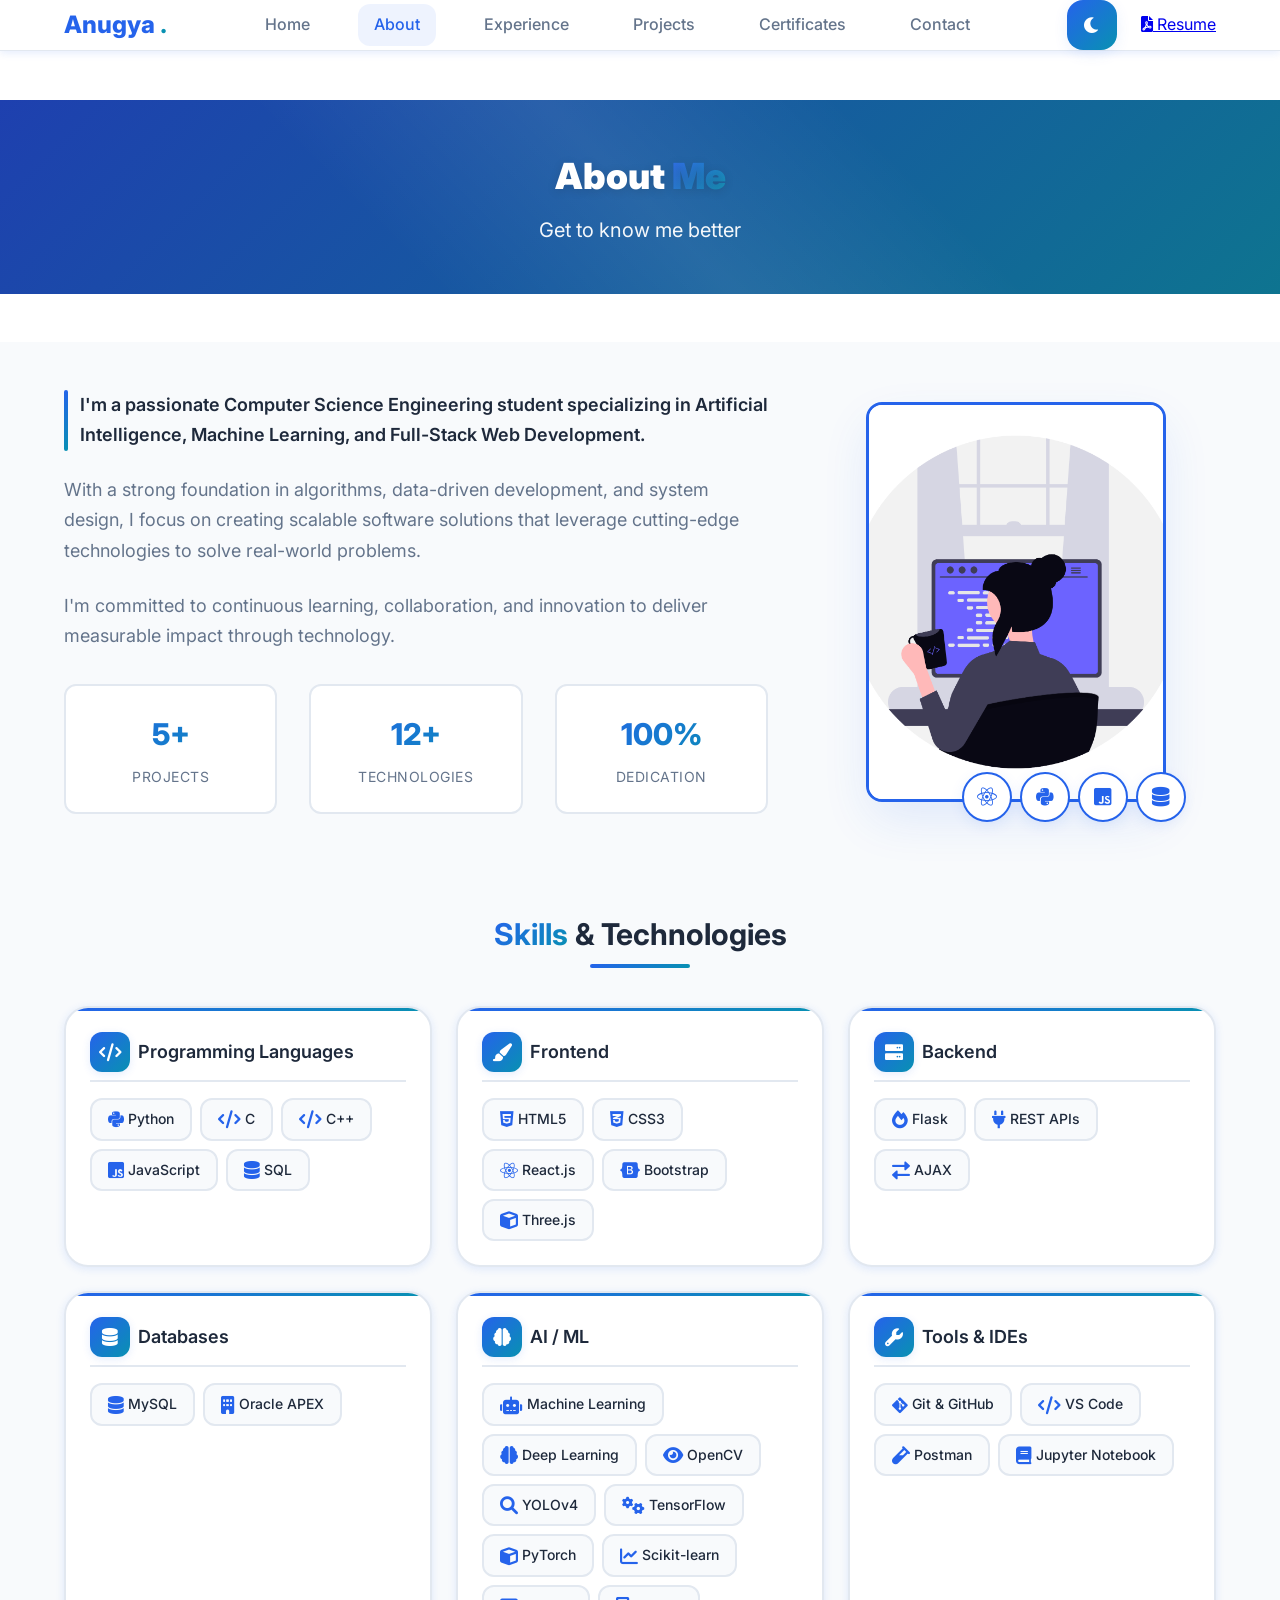
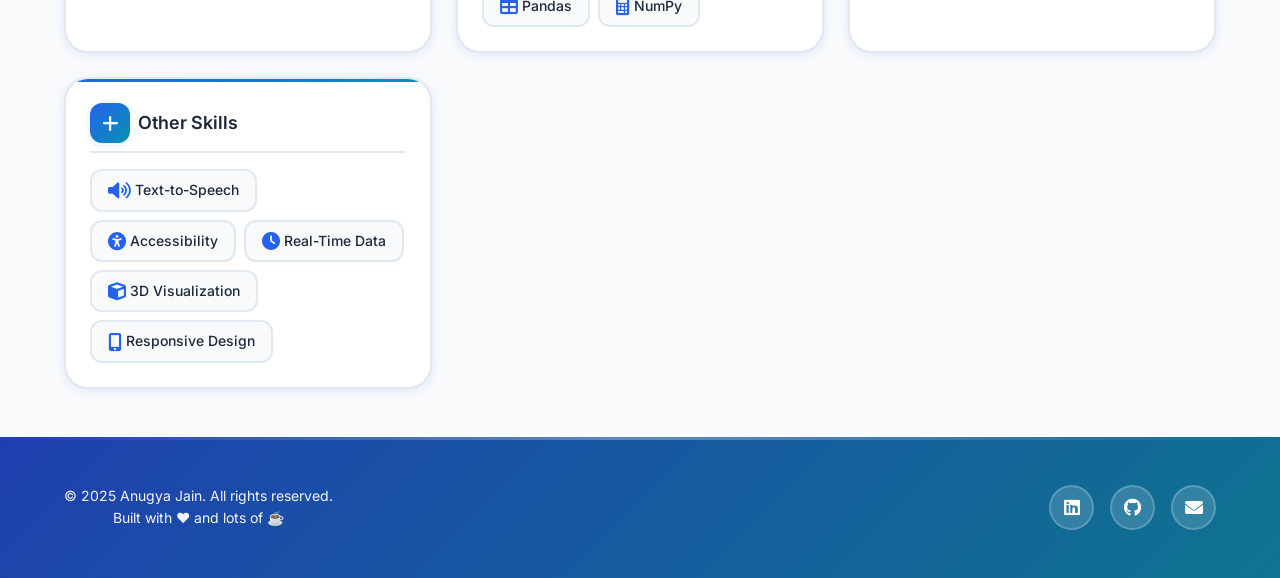
==== commit 47dabaaa: "updated files" ====
--- a/about.html
+++ b/about.html
@@ -1,4 +1,3 @@
-<<<<<<< HEAD
 <!DOCTYPE html>
 <html lang="en">
 <head>
@@ -220,227 +219,4 @@
 
 <script src="assets/js/main.js"></script>
 </body>
-=======
-<!DOCTYPE html>
-<html lang="en">
-<head>
-<meta charset="UTF-8" />
-<meta name="viewport" content="width=device-width, initial-scale=1" />
-<title>About Me - Anugya Jain</title>
-<link rel="stylesheet" href="assets/css/style.css" />
-<link href="https://fonts.googleapis.com/css2?family=Inter:wght@300;400;500;600;700;800&display=swap" rel="stylesheet">
-<link rel="stylesheet" href="https://cdnjs.cloudflare.com/ajax/libs/font-awesome/6.0.0/css/all.min.css">
-</head>
-<body>
-<header>
-  <nav class="container" aria-label="Primary navigation">
-    <div class="logo" tabindex="0" onclick="window.location.href='index.html'">
-      <span class="logo-text">Anugya</span>
-      <span class="logo-accent">.</span>
-    </div>
-    <div class="nav-links" role="menubar">
-      <a href="index.html" role="menuitem">Home</a>
-      <a href="about.html" class="active" role="menuitem">About</a>
-      <a href="experience.html" role="menuitem">Experience</a>
-      <a href="projects.html" role="menuitem">Projects</a>
-      <a href="certificates.html" role="menuitem">Certificates</a>
-      <a href="contact.html" role="menuitem">Contact</a>
-    </div>
-    <div class="nav-actions">
-      <button class="theme-toggle" id="theme-toggle" aria-label="Toggle theme">
-        <i class="fas fa-moon"></i>
-      </button>
-      <a href="resume.pdf" class="resume-btn" target="_blank">
-        <i class="fas fa-file-pdf"></i>
-        Resume
-      </a>
-      <div class="mobile-menu-toggle" tabindex="0">
-        <span></span>
-        <span></span>
-        <span></span>
-      </div>
-    </div>
-  </nav>
-</header>
-
-<main class="page-content">
-  <section class="page-header">
-    <div class="container">
-      <h1 class="page-title">About <span class="title-accent">Me</span></h1>
-      <p class="page-subtitle">Get to know me better</p>
-    </div>
-  </section>
-
-  <section class="about" aria-labelledby="about-title">
-    <div class="container">
-      <div class="about-content">
-        <div class="about-text">
-          <p class="about-intro">
-            I'm a passionate Computer Science Engineering student specializing in Artificial Intelligence, 
-            Machine Learning, and Full-Stack Web Development.
-          </p>
-          <p>
-            With a strong foundation in algorithms, data-driven development, and system design, 
-            I focus on creating scalable software solutions that leverage cutting-edge technologies 
-            to solve real-world problems.
-          </p>
-          <p>
-            I'm committed to continuous learning, collaboration, and innovation to deliver 
-            measurable impact through technology.
-          </p>
-          <div class="about-stats">
-            <div class="stat">
-              <div class="stat-number">5+</div>
-              <div class="stat-label">Projects</div>
-            </div>
-            <div class="stat">
-              <div class="stat-number">12+</div>
-              <div class="stat-label">Technologies</div>
-            </div>
-            <div class="stat">
-              <div class="stat-number">100%</div>
-              <div class="stat-label">Dedication</div>
-            </div>
-          </div>
-        </div>
-        <div class="about-image">
-          <div class="about-image-container">
-            <img src="undraw_programmer_raqr.png" alt="Anugya working on code" class="about-photo" />
-            <div class="tech-icons">
-              <i class="fab fa-react"></i>
-              <i class="fab fa-python"></i>
-              <i class="fab fa-js-square"></i>
-              <i class="fas fa-database"></i>
-            </div>
-          </div>
-        </div>
-      </div>
-    </div>
-  </section>
-
-  <section id="skills" aria-labelledby="skills-title">
-    <div class="container">
-      <h2 class="section-title" id="skills-title">
-        <span class="title-accent">Skills</span> & Technologies
-      </h2>
-      <div class="skills-categories">
-
-        <div class="skill-category">
-          <h3 class="category-title">
-            <i class="fas fa-code"></i> Programming Languages
-          </h3>
-          <div class="skills-grid">
-            <div class="skill-card"><i class="fab fa-python"></i><span>Python</span></div>
-            <div class="skill-card"><i class="fas fa-code"></i><span>C</span></div>
-            <div class="skill-card"><i class="fas fa-code"></i><span>C++</span></div>
-            <div class="skill-card"><i class="fab fa-js-square"></i><span>JavaScript</span></div>
-            <div class="skill-card"><i class="fas fa-database"></i><span>SQL</span></div>
-          </div>
-        </div>
-
-        <div class="skill-category">
-          <h3 class="category-title">
-            <i class="fas fa-paint-brush"></i> Frontend
-          </h3>
-          <div class="skills-grid">
-            <div class="skill-card"><i class="fab fa-html5"></i><span>HTML5</span></div>
-            <div class="skill-card"><i class="fab fa-css3-alt"></i><span>CSS3</span></div>
-            <div class="skill-card"><i class="fab fa-react"></i><span>React.js</span></div>
-            <div class="skill-card"><i class="fab fa-bootstrap"></i><span>Bootstrap</span></div>
-            <div class="skill-card"><i class="fas fa-cube"></i><span>Three.js</span></div>
-          </div>
-        </div>
-
-        <div class="skill-category">
-          <h3 class="category-title">
-            <i class="fas fa-server"></i> Backend
-          </h3>
-          <div class="skills-grid">
-            <div class="skill-card"><i class="fas fa-fire"></i><span>Flask</span></div>
-            <div class="skill-card"><i class="fas fa-plug"></i><span>REST APIs</span></div>
-            <div class="skill-card"><i class="fas fa-exchange-alt"></i><span>AJAX</span></div>
-          </div>
-        </div>
-
-        <div class="skill-category">
-          <h3 class="category-title">
-            <i class="fas fa-database"></i> Databases
-          </h3>
-          <div class="skills-grid">
-            <div class="skill-card"><i class="fas fa-database"></i><span>MySQL</span></div>
-            <div class="skill-card"><i class="fas fa-building"></i><span>Oracle APEX</span></div>
-          </div>
-        </div>
-
-        <div class="skill-category">
-          <h3 class="category-title">
-            <i class="fas fa-brain"></i> AI / ML
-          </h3>
-          <div class="skills-grid">
-            <div class="skill-card"><i class="fas fa-robot"></i><span>Machine Learning</span></div>
-            <div class="skill-card"><i class="fas fa-brain"></i><span>Deep Learning</span></div>
-            <div class="skill-card"><i class="fas fa-eye"></i><span>OpenCV</span></div>
-            <div class="skill-card"><i class="fas fa-search"></i><span>YOLOv4</span></div>
-            <div class="skill-card"><i class="fas fa-cogs"></i><span>TensorFlow</span></div>
-            <div class="skill-card"><i class="fas fa-cube"></i><span>PyTorch</span></div>
-            <div class="skill-card"><i class="fas fa-chart-line"></i><span>Scikit-learn</span></div>
-            <div class="skill-card"><i class="fas fa-table"></i><span>Pandas</span></div>
-            <div class="skill-card"><i class="fas fa-calculator"></i><span>NumPy</span></div>
-          </div>
-        </div>
-
-        <div class="skill-category">
-          <h3 class="category-title">
-            <i class="fas fa-wrench"></i> Tools & IDEs
-          </h3>
-          <div class="skills-grid">
-            <div class="skill-card"><i class="fab fa-git-alt"></i><span>Git & GitHub</span></div>
-            <div class="skill-card"><i class="fas fa-code"></i><span>VS Code</span></div>
-            <div class="skill-card"><i class="fas fa-vial"></i><span>Postman</span></div>
-            <div class="skill-card"><i class="fas fa-book"></i><span>Jupyter Notebook</span></div>
-          </div>
-        </div>
-
-        <div class="skill-category">
-          <h3 class="category-title">
-            <i class="fas fa-plus"></i> Other Skills
-          </h3>
-          <div class="skills-grid">
-            <div class="skill-card"><i class="fas fa-volume-up"></i><span>Text-to-Speech</span></div>
-            <div class="skill-card"><i class="fas fa-universal-access"></i><span>Accessibility</span></div>
-            <div class="skill-card"><i class="fas fa-clock"></i><span>Real-Time Data</span></div>
-            <div class="skill-card"><i class="fas fa-cube"></i><span>3D Visualization</span></div>
-            <div class="skill-card"><i class="fas fa-mobile-alt"></i><span>Responsive Design</span></div>
-          </div>
-        </div>
-      </div>
-    </div>
-  </section>
-</main>
-
-<footer>
-  <div class="container">
-    <div class="footer-content">
-      <div class="footer-text">
-        <p>&copy; 2025 Anugya Jain. All rights reserved.</p>
-        <p>Built with ❤️ and lots of ☕</p>
-      </div>
-      <div class="footer-links">
-        <a href="https://www.linkedin.com/in/anugya-jain-21744b290/" target="_blank" rel="noopener noreferrer">
-          <i class="fab fa-linkedin"></i>
-        </a>
-        <a href="https://github.com/Anugyajain27" target="_blank" rel="noopener noreferrer">
-          <i class="fab fa-github"></i>
-        </a>
-        <a href="mailto:anugya.jain27@gmail.com">
-          <i class="fas fa-envelope"></i>
-        </a>
-      </div>
-    </div>
-  </div>
-</footer>
-
-<script src="assets/js/main.js"></script>
-</body>
->>>>>>> cf466361fcace3431871df19014ea0b90baac77e
 </html>
--- a/assets/css/style.css
+++ b/assets/css/style.css
@@ -1,4 +1,3 @@
-<<<<<<< HEAD
 :root {
   --color-primary: #2563eb;
   --color-primary-light: #60a5fa;
@@ -1985,1992 +1984,4 @@
 ::-moz-selection {
   background: var(--color-primary);
   color: white;
-=======
-:root {
-  --color-primary: #2563eb;
-  --color-primary-light: #60a5fa;
-  --color-primary-dark: #1e40af;
-  --color-accent: #0891b2;
-  --color-accent-light: #06b6d4;
-  --color-accent-dark: #0e7490;
-  --color-success: #10b981;
-  --color-warning: #f59e0b;
-  --color-error: #ef4444;
-  --color-text: #64748b;
-  --color-text-dark: #1e293b;
-  --color-bg: #ffffff;
-  --color-bg-secondary: #f8fafc;
-  --color-bg-tertiary: #f1f5f9;
-  --color-border: #e2e8f0;
-  --color-shadow: rgba(37, 99, 235, 0.12);
-  --color-shadow-light: rgba(37, 99, 235, 0.08);
-  
-  --gradient-primary: linear-gradient(135deg, #2563eb 0%, #0891b2 100%);
-  --gradient-secondary: linear-gradient(135deg, #0891b2 0%, #10b981 100%);
-  --gradient-accent: linear-gradient(135deg, #60a5fa 0%, #06b6d4 100%);
-  --gradient-hero: linear-gradient(135deg, #1e40af 0%, #0e7490 100%);
-  
-  --spacing-xs: 0.25rem;
-  --spacing-sm: 0.5rem;
-  --spacing-md: 1rem;
-  --spacing-lg: 1.5rem;
-  --spacing-xl: 2rem;
-  --spacing-2xl: 3rem;
-  
-  --font-sans: 'Inter', -apple-system, BlinkMacSystemFont, 'Segoe UI', Roboto, sans-serif;
-  --font-size-xs: 0.75rem;
-  --font-size-sm: 0.875rem;
-  --font-size-base: 1rem;
-  --font-size-lg: 1.125rem;
-  --font-size-xl: 1.25rem;
-  --font-size-2xl: 1.5rem;
-  --font-size-3xl: 1.875rem;
-  --font-size-4xl: 2.25rem;
-  
-  --shadow-sm: 0 2px 8px 0 var(--color-shadow);
-  --shadow-md: 0 4px 16px -2px var(--color-shadow);
-  --shadow-lg: 0 10px 30px -3px var(--color-shadow);
-  --shadow-xl: 0 20px 50px -5px var(--color-shadow);
-  
-  --border-radius: 0.75rem;
-  --border-radius-lg: 1rem;
-  --border-radius-xl: 1.5rem;
-  
-  --transition-fast: 0.2s cubic-bezier(0.4, 0, 0.2, 1);
-  --transition-normal: 0.3s cubic-bezier(0.4, 0, 0.2, 1);
-  --transition-slow: 0.5s cubic-bezier(0.4, 0, 0.2, 1);
-}
-
-[data-theme="dark"] {
-  --color-primary: #3b82f6;
-  --color-primary-light: #60a5fa;
-  --color-primary-dark: #2563eb;
-  --color-accent: #06b6d4;
-  --color-accent-light: #22d3ee;
-  --color-accent-dark: #0891b2;
-  --color-success: #34d399;
-  --color-warning: #fbbf24;
-  --color-error: #f87171;
-  --color-text: #94a3b8;
-  --color-text-dark: #f1f5f9;
-  --color-bg: #0f172a;
-  --color-bg-secondary: #1e293b;
-  --color-bg-tertiary: #334155;
-  --color-border: #475569;
-  --color-shadow: rgba(59, 130, 246, 0.2);
-  --color-shadow-light: rgba(59, 130, 246, 0.12);
-  
-  --gradient-primary: linear-gradient(135deg, #3b82f6 0%, #06b6d4 100%);
-  --gradient-secondary: linear-gradient(135deg, #06b6d4 0%, #10b981 100%);
-  --gradient-accent: linear-gradient(135deg, #60a5fa 0%, #22d3ee 100%);
-  --gradient-hero: linear-gradient(135deg, #2563eb 0%, #0891b2 100%);
-}
-
-* {
-  margin: 0;
-  padding: 0;
-  box-sizing: border-box;
-}
-
-body {
-  font-family: var(--font-sans);
-  line-height: 1.6;
-  color: var(--color-text);
-  background-color: var(--color-bg);
-  transition: background-color var(--transition-normal), color var(--transition-normal);
-}
-
-.container {
-  max-width: 1200px;
-  margin: 0 auto;
-  padding: 0 var(--spacing-lg);
-}
-
-/* Header Styles */
-header {
-  position: fixed;
-  top: 0;
-  width: 100%;
-  background: rgba(255, 255, 255, 0.95);
-  backdrop-filter: blur(12px);
-  -webkit-backdrop-filter: blur(12px);
-  border-bottom: 1px solid var(--color-border);
-  z-index: 1000;
-  transition: all var(--transition-normal);
-  box-shadow: var(--shadow-sm);
-}
-
-[data-theme="dark"] header {
-  background: rgba(15, 23, 42, 0.95);
-}
-
-nav {
-  display: flex;
-  align-items: center;
-  justify-content: space-between;
-  padding: var(--spacing-lg) var(--spacing-lg);
-}
-
-.logo {
-  font-size: var(--font-size-2xl);
-  font-weight: 800;
-  color: var(--color-primary);
-  cursor: pointer;
-  transition: all var(--transition-fast);
-}
-
-.logo:hover {
-  transform: scale(1.05);
-}
-
-.logo-accent {
-  color: var(--color-accent);
-  animation: pulse 2s infinite;
-}
-
-.nav-links {
-  display: flex;
-  gap: var(--spacing-xl);
-  list-style: none;
-}
-
-.nav-links a {
-  color: var(--color-text);
-  text-decoration: none;
-  font-weight: 500;
-  font-size: var(--font-size-base);
-  transition: all var(--transition-fast);
-  position: relative;
-  padding: var(--spacing-sm) var(--spacing-md);
-  border-radius: var(--border-radius);
-}
-
-.nav-links a.active {
-  color: var(--color-primary);
-  background: rgba(37, 99, 235, 0.08);
-}
-
-.nav-links a::after {
-  content: '';
-  position: absolute;
-  bottom: 0;
-  left: 50%;
-  transform: translateX(-50%) scaleX(0);
-  width: 80%;
-  height: 2px;
-  background: var(--gradient-primary);
-  transition: transform var(--transition-fast);
-}
-
-.nav-links a:hover::after {
-  transform: translateX(-50%) scaleX(1);
-}
-
-.nav-links a:hover {
-  color: var(--color-primary);
-  transform: translateY(-2px);
-}
-
-.nav-actions {
-  display: flex;
-  align-items: center;
-  gap: var(--spacing-lg);
-}
-
-.theme-toggle {
-  background: var(--gradient-primary);
-  border: none;
-  border-radius: var(--border-radius-lg);
-  padding: var(--spacing-md);
-  color: white;
-  cursor: pointer;
-  transition: all var(--transition-fast);
-  width: 50px;
-  height: 50px;
-  display: flex;
-  align-items: center;
-  justify-content: center;
-  font-size: var(--font-size-lg);
-  box-shadow: var(--shadow-md);
-}
-
-.theme-toggle:hover {
-  transform: translateY(-2px) scale(1.05);
-  box-shadow: var(--shadow-lg);
-}
-
-.mobile-menu-toggle {
-  display: none;
-  flex-direction: column;
-  cursor: pointer;
-  padding: var(--spacing-sm);
-  border-radius: var(--border-radius);
-  transition: all var(--transition-fast);
-}
-
-.mobile-menu-toggle:hover {
-  background: var(--color-bg-secondary);
-}
-
-.mobile-menu-toggle span {
-  width: 30px;
-  height: 3px;
-  background: var(--color-text-dark);
-  margin: 3px 0;
-  transition: all var(--transition-fast);
-  border-radius: 2px;
-}
-
-/* Page Content Styles */
-.page-content {
-  padding-top: 100px;
-  min-height: calc(100vh - 200px);
-}
-
-.page-header {
-  background: var(--gradient-hero);
-  padding: var(--spacing-2xl) 0;
-  text-align: center;
-  margin-bottom: var(--spacing-2xl);
-  position: relative;
-  overflow: hidden;
-}
-
-.page-header::before {
-  content: '';
-  position: absolute;
-  top: 0;
-  left: 0;
-  right: 0;
-  bottom: 0;
-  background: linear-gradient(45deg, transparent 30%, rgba(255, 255, 255, 0.08) 50%, transparent 70%);
-  animation: shimmerMove 3s infinite;
-}
-
-@keyframes shimmerMove {
-  0% { transform: translateX(-100%); }
-  100% { transform: translateX(100%); }
-}
-
-.page-title {
-  font-size: var(--font-size-4xl);
-  font-weight: 900;
-  color: white;
-  margin-bottom: var(--spacing-sm);
-  text-shadow: 0 2px 10px rgba(0, 0, 0, 0.15);
-}
-
-.page-subtitle {
-  font-size: var(--font-size-xl);
-  color: rgba(255, 255, 255, 0.95);
-  font-weight: 400;
-}
-
-/* Hero Section */
-.hero {
-  min-height: 100vh;
-  display: flex;
-  align-items: center;
-  position: relative;
-  overflow: hidden;
-  padding-top: 100px;
-}
-
-.hero-background {
-  position: absolute;
-  top: 0;
-  left: 0;
-  width: 100%;
-  height: 100%;
-  z-index: -1;
-  background: linear-gradient(135deg, rgba(37, 99, 235, 0.03) 0%, rgba(8, 145, 178, 0.03) 100%);
-}
-
-.floating-shapes {
-  position: absolute;
-  width: 100%;
-  height: 100%;
-}
-
-.shape {
-  position: absolute;
-  border-radius: 50%;
-  opacity: 0.08;
-  animation: float 8s ease-in-out infinite;
-  filter: blur(60px);
-}
-
-.shape-1 {
-  width: 400px;
-  height: 400px;
-  top: 10%;
-  left: 5%;
-  background: var(--gradient-primary);
-  animation-delay: 0s;
-}
-
-.shape-2 {
-  width: 350px;
-  height: 350px;
-  top: 50%;
-  right: 5%;
-  background: var(--gradient-secondary);
-  animation-delay: 2s;
-}
-
-.shape-3 {
-  width: 300px;
-  height: 300px;
-  bottom: 10%;
-  left: 15%;
-  background: var(--gradient-accent);
-  animation-delay: 4s;
-}
-
-.shape-4 {
-  width: 380px;
-  height: 380px;
-  top: 5%;
-  right: 20%;
-  background: var(--gradient-primary);
-  animation-delay: 1s;
-}
-
-@keyframes float {
-  0%, 100% { 
-    transform: translateY(0px) translateX(0px) scale(1); 
-  }
-  33% { 
-    transform: translateY(-30px) translateX(20px) scale(1.05); 
-  }
-  66% { 
-    transform: translateY(20px) translateX(-20px) scale(0.95); 
-  }
-}
-
-.hero-content {
-  display: grid;
-  grid-template-columns: 1fr 450px;
-  gap: var(--spacing-2xl);
-  align-items: center;
-  width: 100%;
-}
-
-.hero-text {
-  animation: fadeInUp 1s ease-out;
-}
-
-.greeting {
-  display: flex;
-  align-items: center;
-  gap: var(--spacing-sm);
-  font-size: var(--font-size-xl);
-  margin-bottom: var(--spacing-lg);
-  color: var(--color-text);
-  font-weight: 500;
-}
-
-.wave {
-  animation: wave 2s infinite;
-  transform-origin: 70% 70%;
-  display: inline-block;
-  font-size: var(--font-size-2xl);
-}
-
-@keyframes wave {
-  0%, 100% { transform: rotate(0deg); }
-  10%, 30% { transform: rotate(14deg); }
-  20% { transform: rotate(-8deg); }
-}
-
-.hero-title {
-  font-size: 3.5rem;
-  font-weight: 900;
-  line-height: 1.1;
-  margin-bottom: var(--spacing-lg);
-  color: var(--color-text-dark);
-}
-
-.name-highlight {
-  background: var(--gradient-primary);
-  -webkit-background-clip: text;
-  -webkit-text-fill-color: transparent;
-  background-clip: text;
-  position: relative;
-  display: inline-block;
-}
-
-.name-highlight::after {
-  content: '';
-  position: absolute;
-  bottom: -5px;
-  left: 0;
-  right: 0;
-  height: 4px;
-  background: var(--gradient-accent);
-  border-radius: 2px;
-  animation: shimmer 2s infinite;
-}
-
-@keyframes shimmer {
-  0%, 100% { opacity: 0.6; transform: scaleX(1); }
-  50% { opacity: 1; transform: scaleX(1.05); }
-}
-
-.hero-subtitle {
-  font-size: var(--font-size-2xl);
-  font-weight: 600;
-  background: var(--gradient-secondary);
-  -webkit-background-clip: text;
-  -webkit-text-fill-color: transparent;
-  background-clip: text;
-  margin-bottom: var(--spacing-lg);
-}
-
-.hero-description {
-  font-size: var(--font-size-xl);
-  color: var(--color-text);
-  margin-bottom: var(--spacing-2xl);
-  line-height: 1.7;
-  font-weight: 400;
-}
-
-.hero-buttons {
-  display: flex;
-  gap: var(--spacing-lg);
-  flex-wrap: wrap;
-}
-
-.btn-primary,
-.btn-secondary {
-  display: inline-flex;
-  align-items: center;
-  gap: var(--spacing-sm);
-  padding: var(--spacing-lg) var(--spacing-2xl);
-  border-radius: var(--border-radius-lg);
-  font-weight: 600;
-  text-decoration: none;
-  transition: all var(--transition-fast);
-  cursor: pointer;
-  border: none;
-  font-size: var(--font-size-lg);
-  position: relative;
-  overflow: hidden;
-}
-
-.btn-primary {
-  background: var(--gradient-primary);
-  color: white;
-  box-shadow: var(--shadow-lg);
-}
-
-.btn-primary::before {
-  content: '';
-  position: absolute;
-  top: 0;
-  left: -100%;
-  width: 100%;
-  height: 100%;
-  background: linear-gradient(90deg, transparent, rgba(255,255,255,0.3), transparent);
-  transition: left var(--transition-slow);
-}
-
-.btn-primary:hover::before {
-  left: 100%;
-}
-
-.btn-primary:hover {
-  transform: translateY(-3px);
-  box-shadow: var(--shadow-xl);
-}
-
-.btn-secondary {
-  background: transparent;
-  color: var(--color-primary);
-  border: 2px solid var(--color-primary);
-  position: relative;
-}
-
-.btn-secondary::before {
-  content: '';
-  position: absolute;
-  top: 0;
-  left: 0;
-  right: 0;
-  bottom: 0;
-  background: var(--gradient-primary);
-  opacity: 0;
-  transition: opacity var(--transition-fast);
-  z-index: -1;
-  border-radius: var(--border-radius-lg);
-}
-
-.btn-secondary:hover::before {
-  opacity: 0.1;
-}
-
-.btn-secondary:hover {
-  transform: translateY(-3px);
-  box-shadow: var(--shadow-lg);
-}
-
-.hero-image {
-  display: flex;
-  justify-content: center;
-  align-items: center;
-}
-
-.image-container {
-  position: relative;
-  width: 400px;
-  height: 400px;
-  background: var(--color-bg-secondary);
-  border-radius: var(--border-radius-xl);
-  padding: var(--spacing-lg);
-  box-shadow: var(--shadow-xl);
-  border: 3px solid var(--color-primary);
-}
-
-.profile-image {
-  width: 100%;
-  height: 100%;
-  object-fit: cover;
-  border-radius: var(--border-radius-lg);
-  display: block;
-}
-
-/* Quick Links Section */
-.quick-links {
-  padding: var(--spacing-2xl) 0;
-  background: var(--color-bg-secondary);
-}
-
-.links-grid {
-  display: grid;
-  grid-template-columns: repeat(auto-fit, minmax(250px, 1fr));
-  gap: var(--spacing-xl);
-  margin-top: var(--spacing-xl);
-}
-
-.quick-link-card {
-  background: var(--color-bg);
-  padding: var(--spacing-xl);
-  border-radius: var(--border-radius-xl);
-  text-align: center;
-  text-decoration: none;
-  color: var(--color-text);
-  border: 2px solid var(--color-border);
-  transition: all var(--transition-normal);
-  position: relative;
-  overflow: hidden;
-}
-
-.quick-link-card::before {
-  content: '';
-  position: absolute;
-  top: 0;
-  left: 0;
-  right: 0;
-  height: 4px;
-  background: var(--gradient-primary);
-  transform: scaleX(0);
-  transition: transform var(--transition-normal);
-}
-
-.quick-link-card:hover::before {
-  transform: scaleX(1);
-}
-
-.quick-link-card:hover {
-  transform: translateY(-8px);
-  box-shadow: var(--shadow-xl);
-  border-color: var(--color-primary);
-}
-
-.link-icon {
-  width: 80px;
-  height: 80px;
-  background: var(--gradient-primary);
-  border-radius: 50%;
-  display: flex;
-  align-items: center;
-  justify-content: center;
-  margin: 0 auto var(--spacing-lg);
-  font-size: var(--font-size-3xl);
-  color: white;
-  transition: all var(--transition-normal);
-  box-shadow: var(--shadow-md);
-}
-
-.quick-link-card:hover .link-icon {
-  transform: scale(1.15) rotate(5deg);
-  box-shadow: var(--shadow-lg);
-}
-
-.quick-link-card h3 {
-  font-size: var(--font-size-xl);
-  color: var(--color-text-dark);
-  margin-bottom: var(--spacing-sm);
-  font-weight: 600;
-}
-
-.quick-link-card p {
-  font-size: var(--font-size-sm);
-  color: var(--color-text);
-}
-
-/* CTA Section */
-.cta-section {
-  padding: var(--spacing-2xl) 0;
-  background: var(--gradient-hero);
-  text-align: center;
-  position: relative;
-  overflow: hidden;
-}
-
-.cta-section::before {
-  content: '';
-  position: absolute;
-  top: -50%;
-  left: -50%;
-  width: 200%;
-  height: 200%;
-  background: radial-gradient(circle, rgba(255,255,255,0.08) 0%, transparent 70%);
-  animation: rotateGradient 10s linear infinite;
-}
-
-@keyframes rotateGradient {
-  0% { transform: rotate(0deg); }
-  100% { transform: rotate(360deg); }
-}
-
-.cta-content {
-  position: relative;
-  z-index: 1;
-}
-
-.cta-content h2 {
-  font-size: var(--font-size-3xl);
-  color: white;
-  margin-bottom: var(--spacing-md);
-  font-weight: 700;
-  text-shadow: 0 2px 10px rgba(0, 0, 0, 0.15);
-}
-
-.cta-content p {
-  font-size: var(--font-size-xl);
-  color: rgba(255, 255, 255, 0.95);
-  margin-bottom: var(--spacing-xl);
-}
-
-.cta-content .btn-primary {
-  background: white;
-  color: var(--color-primary);
-  box-shadow: 0 5px 25px rgba(0, 0, 0, 0.2);
-}
-
-.cta-content .btn-primary:hover {
-  transform: translateY(-3px) scale(1.05);
-  box-shadow: 0 10px 35px rgba(0, 0, 0, 0.3);
-}
-
-/* Section Styles */
-section {
-  padding: var(--spacing-2xl) 0;
-}
-
-.section-title {
-  font-size: var(--font-size-3xl);
-  font-weight: 700;
-  text-align: center;
-  margin-bottom: var(--spacing-2xl);
-  color: var(--color-text-dark);
-  position: relative;
-  display: inline-block;
-  width: 100%;
-}
-
-.section-title::after {
-  content: '';
-  position: absolute;
-  bottom: -10px;
-  left: 50%;
-  transform: translateX(-50%);
-  width: 100px;
-  height: 4px;
-  background: var(--gradient-primary);
-  border-radius: 2px;
-}
-
-.title-accent {
-  background: var(--gradient-primary);
-  -webkit-background-clip: text;
-  -webkit-text-fill-color: transparent;
-  background-clip: text;
-}
-
-/* About Section */
-.about {
-  background: var(--color-bg-secondary);
-}
-
-.about-content {
-  display: grid;
-  grid-template-columns: 1fr 400px;
-  gap: var(--spacing-2xl);
-  align-items: center;
-}
-
-.about-text {
-  animation: fadeInUp 1s ease-out;
-}
-
-.about-intro {
-  font-size: var(--font-size-lg);
-  color: var(--color-text-dark);
-  font-weight: 600;
-  margin-bottom: var(--spacing-lg);
-  position: relative;
-  padding-left: var(--spacing-md);
-}
-
-.about-intro::before {
-  content: '';
-  position: absolute;
-  left: 0;
-  top: 0;
-  bottom: 0;
-  width: 4px;
-  background: var(--gradient-primary);
-  border-radius: 2px;
-}
-
-.about-text p {
-  margin-bottom: var(--spacing-lg);
-  font-size: var(--font-size-lg);
-  line-height: 1.7;
-}
-
-.about-stats {
-  display: flex;
-  gap: var(--spacing-xl);
-  margin-top: var(--spacing-xl);
-}
-
-.stat {
-  text-align: center;
-  padding: var(--spacing-lg);
-  background: var(--color-bg);
-  border-radius: var(--border-radius);
-  flex: 1;
-  border: 2px solid var(--color-border);
-  transition: all var(--transition-fast);
-}
-
-.stat:hover {
-  transform: translateY(-5px);
-  border-color: var(--color-primary);
-  box-shadow: var(--shadow-md);
-}
-
-.stat-number {
-  font-size: var(--font-size-3xl);
-  font-weight: 800;
-  background: var(--gradient-primary);
-  -webkit-background-clip: text;
-  -webkit-text-fill-color: transparent;
-  background-clip: text;
-  margin-bottom: var(--spacing-sm);
-}
-
-.stat-label {
-  font-size: var(--font-size-sm);
-  color: var(--color-text);
-  text-transform: uppercase;
-  letter-spacing: 0.5px;
-}
-
-.about-image {
-  display: flex;
-  justify-content: center;
-  animation: fadeInUp 1s ease-out 0.3s both;
-}
-
-.about-image-container {
-  position: relative;
-  width: 300px;
-  height: 400px;
-}
-
-.about-photo {
-  width: 100%;
-  height: 100%;
-  object-fit: cover;
-  border-radius: var(--border-radius-lg);
-  box-shadow: var(--shadow-xl);
-  border: 3px solid var(--color-primary);
-}
-
-.tech-icons {
-  position: absolute;
-  bottom: -20px;
-  right: -20px;
-  display: flex;
-  gap: var(--spacing-sm);
-}
-
-.tech-icons i {
-  width: 50px;
-  height: 50px;
-  display: flex;
-  align-items: center;
-  justify-content: center;
-  background: var(--color-bg);
-  border-radius: 50%;
-  color: var(--color-primary);
-  font-size: var(--font-size-xl);
-  box-shadow: var(--shadow-md);
-  animation: bounce 2s infinite;
-  border: 2px solid var(--color-primary);
-}
-
-.tech-icons i:nth-child(2) { animation-delay: 0.2s; }
-.tech-icons i:nth-child(3) { animation-delay: 0.4s; }
-.tech-icons i:nth-child(4) { animation-delay: 0.6s; }
-
-@keyframes bounce {
-  0%, 100% { transform: translateY(0); }
-  50% { transform: translateY(-10px); }
-}
-
-/* Experience Section */
-.experience {
-  background: var(--color-bg);
-}
-
-.timeline {
-  position: relative;
-  max-width: 800px;
-  margin: 0 auto;
-}
-
-.timeline::before {
-  content: '';
-  position: absolute;
-  left: 50%;
-  top: 0;
-  height: 100%;
-  width: 3px;
-  background: var(--gradient-primary);
-  transform: translateX(-50%);
-  border-radius: 2px;
-}
-
-.timeline-item {
-  position: relative;
-  margin-bottom: var(--spacing-2xl);
-  opacity: 0;
-  transform: translateY(20px);
-  transition: all var(--transition-slow);
-}
-
-.timeline-item.animate-in {
-  opacity: 1;
-  transform: translateY(0);
-}
-
-.timeline-item:nth-child(odd) .timeline-content {
-  margin-left: 0;
-  margin-right: auto;
-  text-align: right;
-  padding-right: var(--spacing-xl);
-}
-
-.timeline-item:nth-child(even) .timeline-content {
-  margin-left: auto;
-  margin-right: 0;
-  text-align: left;
-  padding-left: var(--spacing-xl);
-}
-
-.timeline-marker {
-  position: absolute;
-  left: 50%;
-  top: 20px;
-  width: 20px;
-  height: 20px;
-  background: var(--gradient-primary);
-  border: 4px solid var(--color-bg);
-  border-radius: 50%;
-  transform: translateX(-50%);
-  z-index: 2;
-  box-shadow: 0 0 15px rgba(37, 99, 235, 0.4);
-}
-
-.timeline-content {
-  background: var(--color-bg);
-  padding: var(--spacing-xl);
-  border-radius: var(--border-radius-xl);
-  box-shadow: var(--shadow-md);
-  width: calc(50% - var(--spacing-lg));
-  border: 2px solid var(--color-border);
-  transition: all var(--transition-fast);
-  position: relative;
-  overflow: hidden;
-}
-
-.timeline-content::before {
-  content: '';
-  position: absolute;
-  top: 0;
-  left: 0;
-  right: 0;
-  height: 3px;
-  background: var(--gradient-primary);
-}
-
-.timeline-content:hover {
-  transform: translateY(-5px);
-  box-shadow: var(--shadow-lg);
-  border-color: var(--color-primary);
-}
-
-.timeline-header {
-  margin-bottom: var(--spacing-md);
-}
-
-.timeline-title {
-  font-size: var(--font-size-xl);
-  font-weight: 600;
-  color: var(--color-text-dark);
-  margin-bottom: var(--spacing-sm);
-}
-
-.timeline-company {
-  display: block;
-  font-weight: 500;
-  color: var(--color-primary);
-  margin-bottom: var(--spacing-xs);
-}
-
-.timeline-date {
-  font-size: var(--font-size-sm);
-  color: var(--color-text);
-}
-
-.achievement-badge {
-  display: inline-block;
-  background: var(--gradient-accent);
-  color: white;
-  padding: var(--spacing-xs) var(--spacing-md);
-  border-radius: var(--border-radius-lg);
-  font-size: var(--font-size-xs);
-  font-weight: 600;
-  margin-bottom: var(--spacing-md);
-  text-transform: uppercase;
-  box-shadow: var(--shadow-sm);
-}
-
-.timeline-description {
-  line-height: 1.6;
-  margin-bottom: var(--spacing-md);
-  color: var(--color-text);
-}
-
-.timeline-skills {
-  display: flex;
-  flex-wrap: wrap;
-  gap: var(--spacing-sm);
-}
-
-.timeline-skills .skill-tag {
-  background: rgba(37, 99, 235, 0.08);
-  color: var(--color-primary);
-  padding: var(--spacing-xs) var(--spacing-sm);
-  border-radius: var(--border-radius);
-  font-size: var(--font-size-xs);
-  font-weight: 500;
-  border: 1px solid rgba(37, 99, 235, 0.15);
-  transition: all var(--transition-fast);
-}
-
-.timeline-skills .skill-tag:hover {
-  background: var(--gradient-primary);
-  color: white;
-  transform: translateY(-2px);
-}
-
-/* Skills Section */
-#skills {
-  background: var(--color-bg-secondary);
-}
-
-.skills-categories {
-  display: grid;
-  grid-template-columns: repeat(auto-fit, minmax(280px, 1fr));
-  gap: var(--spacing-lg);
-}
-
-.skill-category {
-  background: var(--color-bg);
-  padding: var(--spacing-lg);
-  border-radius: var(--border-radius-xl);
-  box-shadow: var(--shadow-sm);
-  border: 2px solid var(--color-border);
-  transition: all var(--transition-normal);
-  opacity: 0;
-  transform: translateY(20px);
-  position: relative;
-  overflow: hidden;
-}
-
-.skill-category::before {
-  content: '';
-  position: absolute;
-  top: 0;
-  left: 0;
-  right: 0;
-  height: 3px;
-  background: var(--gradient-primary);
-  border-radius: var(--border-radius-xl) var(--border-radius-xl) 0 0;
-}
-
-.skill-category.animate-in {
-  opacity: 1;
-  transform: translateY(0);
-}
-
-.skill-category:hover {
-  transform: translateY(-5px);
-  box-shadow: var(--shadow-lg);
-  border-color: var(--color-primary-light);
-}
-
-.category-title {
-  display: flex;
-  align-items: center;
-  gap: var(--spacing-sm);
-  font-size: var(--font-size-lg);
-  font-weight: 600;
-  color: var(--color-text-dark);
-  margin-bottom: var(--spacing-md);
-  padding-bottom: var(--spacing-sm);
-  border-bottom: 2px solid var(--color-border);
-}
-
-.category-title i {
-  width: 40px;
-  height: 40px;
-  display: flex;
-  align-items: center;
-  justify-content: center;
-  background: var(--gradient-primary);
-  color: white;
-  border-radius: var(--border-radius);
-  font-size: var(--font-size-lg);
-  flex-shrink: 0;
-  box-shadow: var(--shadow-sm);
-}
-
-.skills-grid {
-  display: flex;
-  flex-wrap: wrap;
-  gap: var(--spacing-sm);
-}
-
-.skill-card {
-  background: var(--color-bg-secondary);
-  padding: var(--spacing-sm) var(--spacing-md);
-  border-radius: var(--border-radius);
-  display: inline-flex;
-  align-items: center;
-  gap: var(--spacing-xs);
-  transition: all var(--transition-fast);
-  cursor: pointer;
-  border: 2px solid var(--color-border);
-  font-size: var(--font-size-sm);
-  font-weight: 500;
-  color: var(--color-text-dark);
-}
-
-.skill-card:hover {
-  background: var(--gradient-primary);
-  color: white;
-  border-color: transparent;
-  transform: translateY(-3px);
-  box-shadow: var(--shadow-md);
-}
-
-.skill-card i {
-  font-size: var(--font-size-lg);
-  color: var(--color-primary);
-  transition: color var(--transition-fast);
-}
-
-.skill-card:hover i {
-  color: white;
-}
-
-/* Projects Section */
-#projects {
-  background: var(--color-bg);
-}
-
-.projects-subtitle {
-  margin: 3rem 0 1.5rem;
-  font-size: 1.6rem;
-  font-weight: 600;
-  color: var(--color-text-dark);
-  border-left: 4px solid var(--color-primary);
-  padding-left: 12px;
-}
-
-.projects-grid {
-  display: grid;
-  grid-template-columns: repeat(auto-fit, minmax(350px, 1fr));
-  gap: var(--spacing-xl);
-}
-
-.project-card {
-  background: var(--color-bg);
-  border-radius: var(--border-radius-xl);
-  overflow: hidden;
-  box-shadow: var(--shadow-md);
-  border: 2px solid var(--color-border);
-  transition: all var(--transition-slow);
-  position: relative;
-  opacity: 0;
-  transform: translateY(20px);
-  display: flex;
-  flex-direction: column;
-  height: 100%;
-}
-
-.project-card.animate-in {
-  opacity: 1;
-  transform: translateY(0);
-}
-
-.project-card::before {
-  content: '';
-  position: absolute;
-  top: 0;
-  left: 0;
-  right: 0;
-  height: 4px;
-  background: var(--gradient-primary);
-  transform: scaleX(0);
-  transition: transform var(--transition-normal);
-  z-index: 1;
-}
-
-.project-card:hover::before {
-  transform: scaleX(1);
-}
-
-.project-card:hover {
-  transform: translateY(-10px);
-  box-shadow: var(--shadow-xl);
-  border-color: var(--color-primary);
-}
-
-.project-image-container {
-  position: relative;
-  height: 200px;
-  overflow: hidden;
-}
-
-.project-image {
-  width: 100%;
-  height: 100%;
-  object-fit: cover;
-  transition: all var(--transition-slow);
-}
-
-.project-card:hover .project-image {
-  transform: scale(1.1);
-}
-
-.project-overlay {
-  position: absolute;
-  top: 0;
-  left: 0;
-  width: 100%;
-  height: 100%;
-  background: linear-gradient(135deg, rgba(37, 99, 235, 0.95) 0%, rgba(8, 145, 178, 0.95) 100%);
-  display: flex;
-  align-items: center;
-  justify-content: center;
-  opacity: 0;
-  transition: all var(--transition-fast);
-}
-
-.project-card:hover .project-overlay {
-  opacity: 1;
-}
-
-.project-links {
-  display: flex;
-  gap: var(--spacing-md);
-}
-
-.project-link-icon {
-  width: 60px;
-  height: 60px;
-  background: white;
-  border-radius: 50%;
-  display: flex;
-  align-items: center;
-  justify-content: center;
-  color: var(--color-primary);
-  font-size: var(--font-size-xl);
-  transition: all var(--transition-fast);
-  text-decoration: none;
-  box-shadow: 0 5px 15px rgba(0, 0, 0, 0.2);
-}
-
-.project-link-icon:hover {
-  background: var(--gradient-accent);
-  color: white;
-  transform: scale(1.15) rotate(5deg);
-}
-
-.project-content {
-  padding: var(--spacing-xl);
-}
-
-.project-category-tag {
-  background: var(--gradient-primary);
-  color: white;
-  padding: var(--spacing-xs) var(--spacing-md);
-  border-radius: var(--border-radius-lg);
-  font-size: var(--font-size-xs);
-  font-weight: 600;
-  display: inline-block;
-  margin-bottom: var(--spacing-md);
-  box-shadow: var(--shadow-sm);
-}
-
-.project-title {
-  font-size: var(--font-size-xl);
-  font-weight: 600;
-  color: var(--color-text-dark);
-  margin-bottom: var(--spacing-sm);
-}
-
-.project-description {
-  color: var(--color-text);
-  line-height: 1.6;
-  margin-bottom: var(--spacing-lg);
-}
-
-.project-tech {
-  display: flex;
-  flex-wrap: wrap;
-  gap: var(--spacing-sm);
-}
-
-.tech-tag {
-  background: var(--color-bg-secondary);
-  color: var(--color-primary);
-  padding: var(--spacing-xs) var(--spacing-sm);
-  border-radius: var(--border-radius);
-  font-size: var(--font-size-xs);
-  font-weight: 500;
-  border: 1px solid var(--color-border);
-  transition: all var(--transition-fast);
-}
-
-.tech-tag:hover {
-  background: var(--gradient-primary);
-  color: white;
-  transform: translateY(-2px);
-  border-color: transparent;
-}
-
-/* Certificates Section */
-.certificates {
-  background: var(--color-bg-secondary);
-}
-
-.certificates-grid {
-  display: grid;
-  grid-template-columns: repeat(auto-fit, minmax(300px, 1fr));
-  gap: var(--spacing-xl);
-}
-
-.certificate-card {
-  background: var(--color-bg);
-  padding: var(--spacing-xl);
-  border-radius: var(--border-radius-xl);
-  box-shadow: var(--shadow-md);
-  border: 2px solid var(--color-border);
-  transition: all var(--transition-fast);
-  text-align: center;
-  position: relative;
-  opacity: 0;
-  transform: translateY(20px);
-  overflow: hidden;
-}
-
-.certificate-card::before {
-  content: '';
-  position: absolute;
-  top: 0;
-  left: 0;
-  right: 0;
-  height: 3px;
-  background: var(--gradient-primary);
-}
-
-.certificate-card.animate-in {
-  opacity: 1;
-  transform: translateY(0);
-}
-
-.certificate-card:hover {
-  transform: translateY(-5px);
-  box-shadow: var(--shadow-lg);
-  border-color: var(--color-primary);
-}
-
-.certificate-icon {
-  width: 70px;
-  height: 70px;
-  background: var(--gradient-primary);
-  border-radius: 50%;
-  display: flex;
-  align-items: center;
-  justify-content: center;
-  margin: 0 auto var(--spacing-lg);
-  color: white;
-  font-size: var(--font-size-2xl);
-  box-shadow: var(--shadow-md);
-  transition: all var(--transition-fast);
-}
-
-.certificate-card:hover .certificate-icon {
-  transform: scale(1.1) rotate(5deg);
-  box-shadow: var(--shadow-lg);
-}
-
-.certificate-title {
-  font-size: var(--font-size-lg);
-  font-weight: 600;
-  color: var(--color-text-dark);
-  margin-bottom: var(--spacing-sm);
-}
-
-.certificate-issuer {
-  font-size: var(--font-size-base);
-  color: var(--color-primary);
-  font-weight: 600;
-  margin-bottom: var(--spacing-md);
-}
-
-.certificate-description {
-  color: var(--color-text);
-  line-height: 1.6;
-  margin-bottom: var(--spacing-lg);
-  font-size: var(--font-size-sm);
-}
-
-.certificate-skills {
-  display: flex;
-  flex-wrap: wrap;
-  gap: var(--spacing-sm);
-  justify-content: center;
-}
-
-.cert-tag {
-  background: var(--color-bg-secondary);
-  color: var(--color-primary);
-  padding: var(--spacing-xs) var(--spacing-sm);
-  border-radius: var(--border-radius);
-  font-size: var(--font-size-xs);
-  font-weight: 500;
-  border: 1px solid var(--color-border);
-  transition: all var(--transition-fast);
-}
-
-.cert-tag:hover {
-  background: var(--gradient-primary);
-  color: white;
-  transform: translateY(-2px);
-  border-color: transparent;
-}
-
-.view-certificate-btn {
-  margin-top: var(--spacing-lg);
-  display: inline-flex;
-  align-items: center;
-  gap: var(--spacing-sm);
-  padding: var(--spacing-md) var(--spacing-xl);
-  background: var(--gradient-primary);
-  color: white;
-  border: none;
-  border-radius: var(--border-radius-lg);
-  font-weight: 600;
-  font-size: var(--font-size-sm);
-  cursor: pointer;
-  transition: all var(--transition-fast);
-  text-transform: uppercase;
-  letter-spacing: 0.5px;
-  box-shadow: var(--shadow-sm);
-}
-
-.view-certificate-btn:hover {
-  transform: translateY(-2px);
-  box-shadow: var(--shadow-md);
-}
-
-.view-certificate-btn i {
-  font-size: var(--font-size-base);
-}
-
-/* Certificate Modal */
-.certificate-modal {
-  display: none;
-  position: fixed;
-  top: 0;
-  left: 0;
-  width: 100%;
-  height: 100%;
-  background: rgba(0, 0, 0, 0.85);
-  backdrop-filter: blur(8px);
-  z-index: 2000;
-  align-items: center;
-  justify-content: center;
-  opacity: 0;
-  transition: opacity var(--transition-normal);
-}
-
-.certificate-modal.show {
-  opacity: 1;
-}
-
-.certificate-modal-content {
-  background: var(--color-bg);
-  border-radius: var(--border-radius-xl);
-  box-shadow: var(--shadow-xl);
-  max-width: 90vw;
-  max-height: 90vh;
-  width: 800px;
-  border: 2px solid var(--color-border);
-  transform: scale(0.7);
-  transition: transform var(--transition-normal);
-  overflow: hidden;
-}
-
-.certificate-modal.show .certificate-modal-content {
-  transform: scale(1);
-}
-
-.certificate-modal-header {
-  display: flex;
-  justify-content: space-between;
-  align-items: center;
-  padding: var(--spacing-lg) var(--spacing-xl);
-  background: var(--gradient-hero);
-  color: white;
-}
-
-.certificate-modal-header h3 {
-  margin: 0;
-  font-size: var(--font-size-xl);
-  font-weight: 600;
-}
-
-.certificate-modal-close {
-  background: rgba(255, 255, 255, 0.15);
-  border: none;
-  color: white;
-  font-size: var(--font-size-xl);
-  cursor: pointer;
-  padding: var(--spacing-sm);
-  border-radius: 50%;
-  width: 40px;
-  height: 40px;
-  display: flex;
-  align-items: center;
-  justify-content: center;
-  transition: all var(--transition-fast);
-}
-
-.certificate-modal-close:hover {
-  background: rgba(255, 255, 255, 0.25);
-  transform: rotate(90deg);
-}
-
-.certificate-modal-body {
-  padding: var(--spacing-xl);
-  text-align: center;
-}
-
-.certificate-modal-image {
-  width: 100%;
-  height: auto;
-  max-height: 60vh;
-  object-fit: contain;
-  border-radius: var(--border-radius);
-  box-shadow: var(--shadow-md);
-}
-
-.certificate-modal-footer {
-  padding: var(--spacing-lg) var(--spacing-xl);
-  background: var(--color-bg-secondary);
-  border-top: 1px solid var(--color-border);
-  text-align: center;
-}
-
-.certificate-modal-footer .btn-primary {
-  margin: 0;
-}
-
-/* Contact Section */
-.contact-section {
-  background: var(--color-bg);
-}
-
-.contact-content {
-  display: grid;
-  grid-template-columns: 1fr 1fr;
-  gap: var(--spacing-2xl);
-  align-items: start;
-}
-
-.contact-text {
-  font-size: var(--font-size-lg);
-  line-height: 1.7;
-  margin-bottom: var(--spacing-xl);
-  color: var(--color-text);
-}
-
-.contact-methods {
-  display: flex;
-  flex-direction: column;
-  gap: var(--spacing-lg);
-}
-
-.contact-method {
-  display: flex;
-  align-items: center;
-  gap: var(--spacing-md);
-  padding: var(--spacing-lg);
-  background: var(--color-bg-secondary);
-  border-radius: var(--border-radius-lg);
-  box-shadow: var(--shadow-sm);
-  border: 2px solid var(--color-border);
-  transition: all var(--transition-fast);
-}
-
-.contact-method:hover {
-  box-shadow: var(--shadow-md);
-  transform: translateY(-3px);
-  border-color: var(--color-primary);
-}
-
-.contact-method i {
-  width: 60px;
-  height: 60px;
-  background: var(--gradient-primary);
-  color: white;
-  border-radius: 50%;
-  display: flex;
-  align-items: center;
-  justify-content: center;
-  font-size: var(--font-size-xl);
-  box-shadow: var(--shadow-sm);
-  flex-shrink: 0;
-}
-
-.contact-method h4 {
-  color: var(--color-text-dark);
-  margin-bottom: var(--spacing-xs);
-  font-size: var(--font-size-lg);
-  font-weight: 600;
-}
-
-.contact-method p {
-  color: var(--color-text);
-  font-size: var(--font-size-sm);
-}
-
-.contact-form {
-  background: var(--color-bg-secondary);
-  padding: var(--spacing-2xl);
-  border-radius: var(--border-radius-xl);
-  box-shadow: var(--shadow-md);
-  border: 2px solid var(--color-border);
-  position: relative;
-  overflow: hidden;
-}
-
-.contact-form::before {
-  content: '';
-  position: absolute;
-  top: 0;
-  left: 0;
-  right: 0;
-  height: 3px;
-  background: var(--gradient-primary);
-}
-
-.form-group {
-  margin-bottom: var(--spacing-lg);
-}
-
-.form-group label {
-  display: block;
-  margin-bottom: var(--spacing-sm);
-  font-weight: 600;
-  color: var(--color-text-dark);
-  font-size: var(--font-size-base);
-}
-
-.form-group input,
-.form-group textarea {
-  width: 100%;
-  padding: var(--spacing-md);
-  border: 2px solid var(--color-border);
-  border-radius: var(--border-radius);
-  font-family: var(--font-sans);
-  font-size: var(--font-size-base);
-  transition: all var(--transition-fast);
-  background: var(--color-bg);
-  color: var(--color-text-dark);
-}
-
-.form-group input:focus,
-.form-group textarea:focus {
-  outline: none;
-  border-color: var(--color-primary);
-  box-shadow: 0 0 0 3px rgba(37, 99, 235, 0.1);
-}
-
-/* Footer */
-footer {
-  background: var(--gradient-hero);
-  color: white;
-  padding: var(--spacing-2xl) 0;
-  text-align: center;
-  position: relative;
-  overflow: hidden;
-}
-
-footer::before {
-  content: '';
-  position: absolute;
-  top: 0;
-  left: 0;
-  right: 0;
-  height: 3px;
-  background: linear-gradient(90deg, transparent, rgba(255, 255, 255, 0.3), transparent);
-}
-
-.footer-content {
-  display: flex;
-  justify-content: space-between;
-  align-items: center;
-  flex-wrap: wrap;
-  gap: var(--spacing-md);
-  position: relative;
-  z-index: 1;
-}
-
-.footer-text p {
-  margin: 0;
-  font-size: var(--font-size-sm);
-  opacity: 0.95;
-}
-
-.footer-links {
-  display: flex;
-  gap: var(--spacing-md);
-}
-
-.footer-links a {
-  width: 45px;
-  height: 45px;
-  background: rgba(255, 255, 255, 0.15);
-  border-radius: 50%;
-  display: flex;
-  align-items: center;
-  justify-content: center;
-  color: white;
-  font-size: var(--font-size-lg);
-  transition: all var(--transition-fast);
-  text-decoration: none;
-  border: 2px solid rgba(255, 255, 255, 0.2);
-}
-
-.footer-links a:hover {
-  background: white;
-  color: var(--color-primary);
-  transform: translateY(-3px);
-  border-color: white;
-}
-
-/* Animations */
-@keyframes fadeInUp {
-  from {
-    opacity: 0;
-    transform: translateY(30px);
-  }
-  to {
-    opacity: 1;
-    transform: translateY(0);
-  }
-}
-
-@keyframes pulse {
-  0%, 100% {
-    opacity: 1;
-  }
-  50% {
-    opacity: 0.5;
-  }
-}
-
-/* Responsive Design */
-@media (max-width: 1024px) {
-  .hero-content {
-    grid-template-columns: 1fr;
-    text-align: center;
-    gap: var(--spacing-xl);
-  }
-  
-  .about-content {
-    grid-template-columns: 1fr;
-    gap: var(--spacing-xl);
-  }
-  
-  .contact-content {
-    grid-template-columns: 1fr;
-    gap: var(--spacing-xl);
-  }
-  
-  .timeline::before {
-    left: 30px;
-  }
-  
-  .timeline-item:nth-child(odd) .timeline-content,
-  .timeline-item:nth-child(even) .timeline-content {
-    width: calc(100% - 60px);
-    margin-left: 60px;
-    margin-right: 0;
-    text-align: left;
-    padding-left: var(--spacing-lg);
-    padding-right: var(--spacing-lg);
-  }
-  
-  .timeline-marker {
-    left: 30px;
-  }
-}
-
-@media (max-width: 768px) {
-  .container {
-    padding: 0 var(--spacing-md);
-  }
-
-  .nav-links {
-    display: none;
-    position: absolute;
-    top: 100%;
-    left: 0;
-    width: 100%;
-    background: rgba(255, 255, 255, 0.98);
-    backdrop-filter: blur(12px);
-    flex-direction: column;
-    padding: var(--spacing-md) 0;
-    box-shadow: var(--shadow-lg);
-    border: 1px solid var(--color-border);
-    border-top: none;
-    border-radius: 0 0 var(--border-radius-lg) var(--border-radius-lg);
-  }
-
-  [data-theme="dark"] .nav-links {
-    background: rgba(15, 23, 42, 0.98);
-  }
-
-  .nav-links.active {
-    display: flex;
-  }
-
-  .nav-links a {
-    padding: var(--spacing-md) var(--spacing-lg);
-  }
-
-  .mobile-menu-toggle {
-    display: flex;
-  }
-
-  .mobile-menu-toggle.active span:nth-child(1) {
-    transform: rotate(-45deg) translate(-5px, 6px);
-  }
-
-  .mobile-menu-toggle.active span:nth-child(2) {
-    opacity: 0;
-  }
-
-  .mobile-menu-toggle.active span:nth-child(3) {
-    transform: rotate(45deg) translate(-5px, -6px);
-  }
-
-  .hero {
-    padding-top: 100px;
-  }
-
-  .hero-title {
-    font-size: var(--font-size-3xl);
-  }
-
-  .hero-buttons {
-    justify-content: center;
-  }
-
-  .image-container {
-    width: 300px;
-    height: 300px;
-  }
-
-  .about-stats {
-    justify-content: center;
-    flex-wrap: wrap;
-  }
-
-  .stat {
-    flex: 1 1 calc(50% - var(--spacing-lg));
-    min-width: 120px;
-  }
-
-  .footer-content {
-    flex-direction: column;
-    gap: var(--spacing-lg);
-  }
-
-  .skills-categories {
-    grid-template-columns: 1fr;
-  }
-
-  .projects-grid {
-    grid-template-columns: 1fr;
-  }
-
-  .certificates-grid {
-    grid-template-columns: 1fr;
-  }
-
-  .section-title {
-    font-size: var(--font-size-2xl);
-  }
-
-  .page-title {
-    font-size: var(--font-size-3xl);
-  }
-
-  .links-grid {
-    grid-template-columns: 1fr;
-  }
-}
-
-@media (max-width: 480px) {
-  .hero-title {
-    font-size: var(--font-size-2xl);
-  }
-
-  .section-title {
-    font-size: var(--font-size-xl);
-  }
-
-  .btn-primary,
-  .btn-secondary {
-    padding: var(--spacing-md) var(--spacing-lg);
-    font-size: var(--font-size-sm);
-  }
-
-  .hero-buttons {
-    flex-direction: column;
-    align-items: center;
-    width: 100%;
-  }
-
-  .hero-buttons .btn-primary,
-  .hero-buttons .btn-secondary {
-    width: 100%;
-    justify-content: center;
-  }
-
-  .image-container {
-    width: 250px;
-    height: 250px;
-  }
-
-  .timeline-item:nth-child(odd) .timeline-content,
-  .timeline-item:nth-child(even) .timeline-content {
-    width: calc(100% - 40px);
-    margin-left: 40px;
-    padding: var(--spacing-md);
-  }
-
-  .timeline::before {
-    left: 20px;
-  }
-
-  .timeline-marker {
-    left: 20px;
-    width: 16px;
-    height: 16px;
-  }
-
-  .page-title {
-    font-size: var(--font-size-2xl);
-  }
-
-  .page-subtitle {
-    font-size: var(--font-size-base);
-  }
-
-  .tech-icons {
-    bottom: -15px;
-    right: -15px;
-  }
-
-  .tech-icons i {
-    width: 35px;
-    height: 35px;
-    font-size: var(--font-size-base);
-  }
-
-  .stat {
-    flex: 1 1 100%;
-  }
-
-  .contact-form {
-    padding: var(--spacing-lg);
-  }
-}
-
-a:focus,
-button:focus,
-input:focus,
-textarea:focus {
-  outline: 2px solid var(--color-primary);
-  outline-offset: 2px;
-}
-
-html {
-  scroll-behavior: smooth;
-}
-
-::selection {
-  background: var(--color-primary);
-  color: white;
-}
-
-::-moz-selection {
-  background: var(--color-primary);
-  color: white;
->>>>>>> cf466361fcace3431871df19014ea0b90baac77e
 }
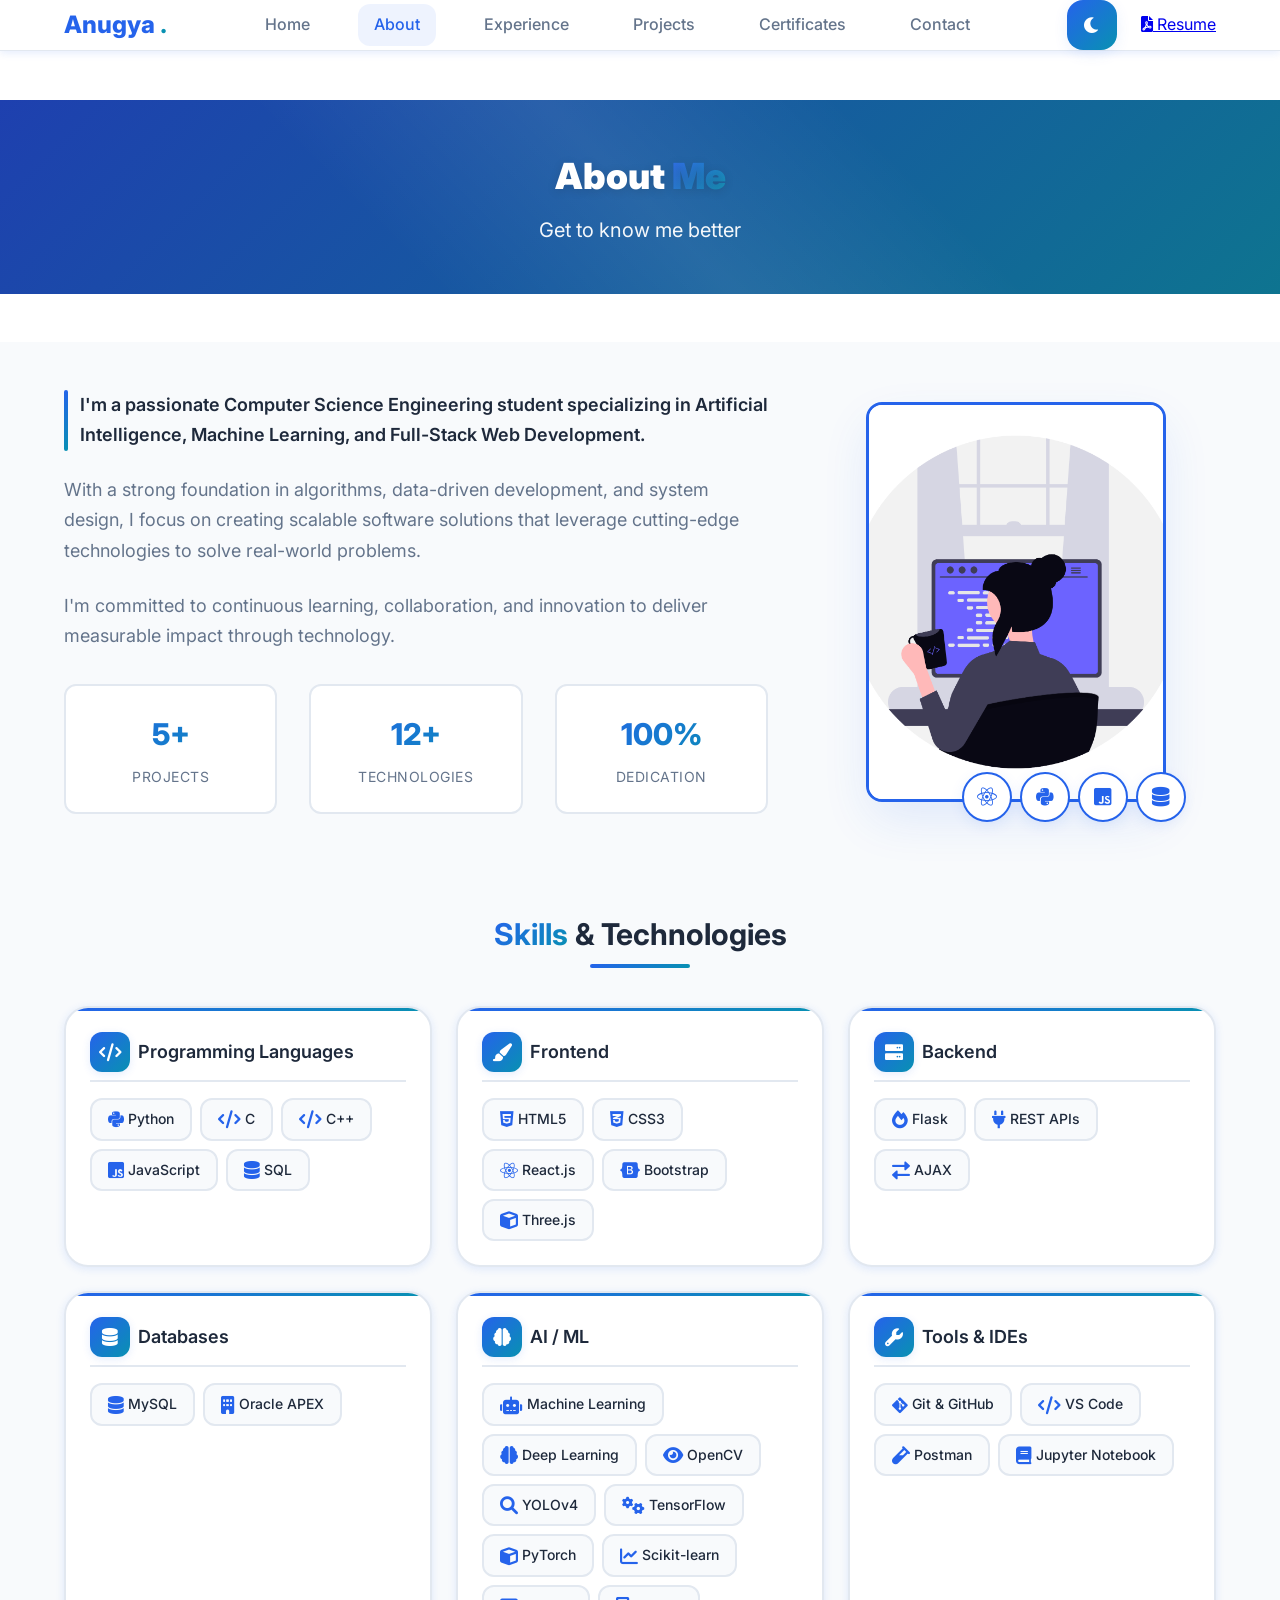
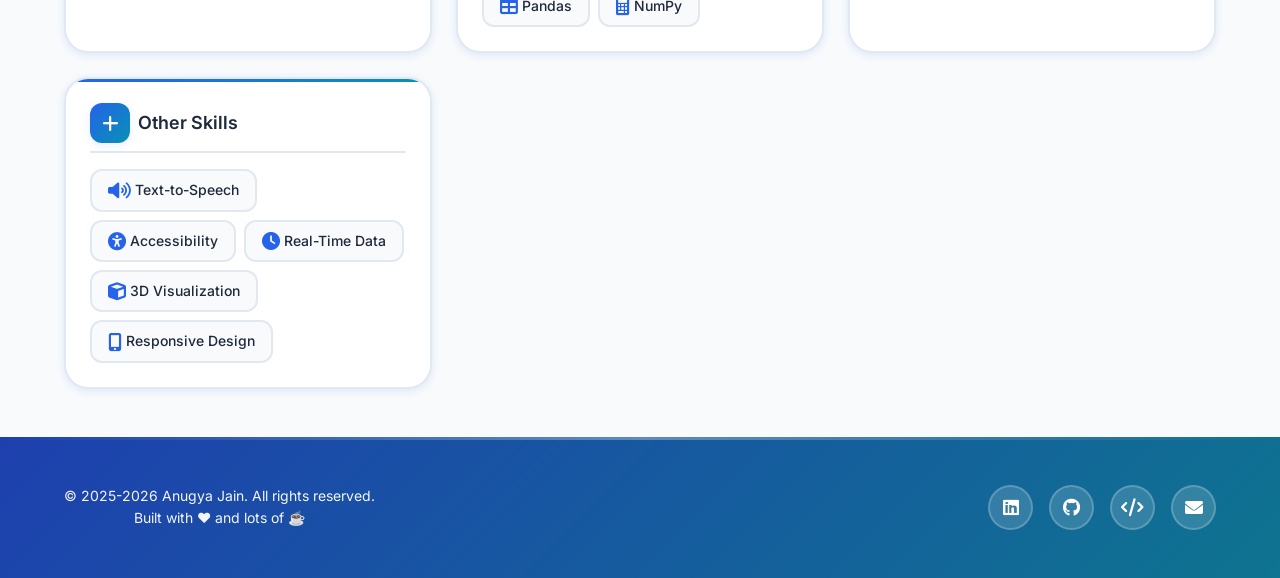
==== commit 93bf29e6: "updation of leetcode profile" ====
--- a/about.html
+++ b/about.html
@@ -199,7 +199,7 @@
   <div class="container">
     <div class="footer-content">
       <div class="footer-text">
-        <p>&copy; 2025 Anugya Jain. All rights reserved.</p>
+        <p>&copy; 2025-2026 Anugya Jain. All rights reserved.</p>
         <p>Built with ❤️ and lots of ☕</p>
       </div>
       <div class="footer-links">
@@ -209,6 +209,9 @@
         <a href="https://github.com/Anugyajain27" target="_blank" rel="noopener noreferrer">
           <i class="fab fa-github"></i>
         </a>
+        <a href="https://leetcode.com/u/anugya_jain27/" target="_blank" rel="noopener noreferrer">
+          <i class="fas fa-code"></i>
+        </a>
         <a href="mailto:anugya.jain27@gmail.com">
           <i class="fas fa-envelope"></i>
         </a>
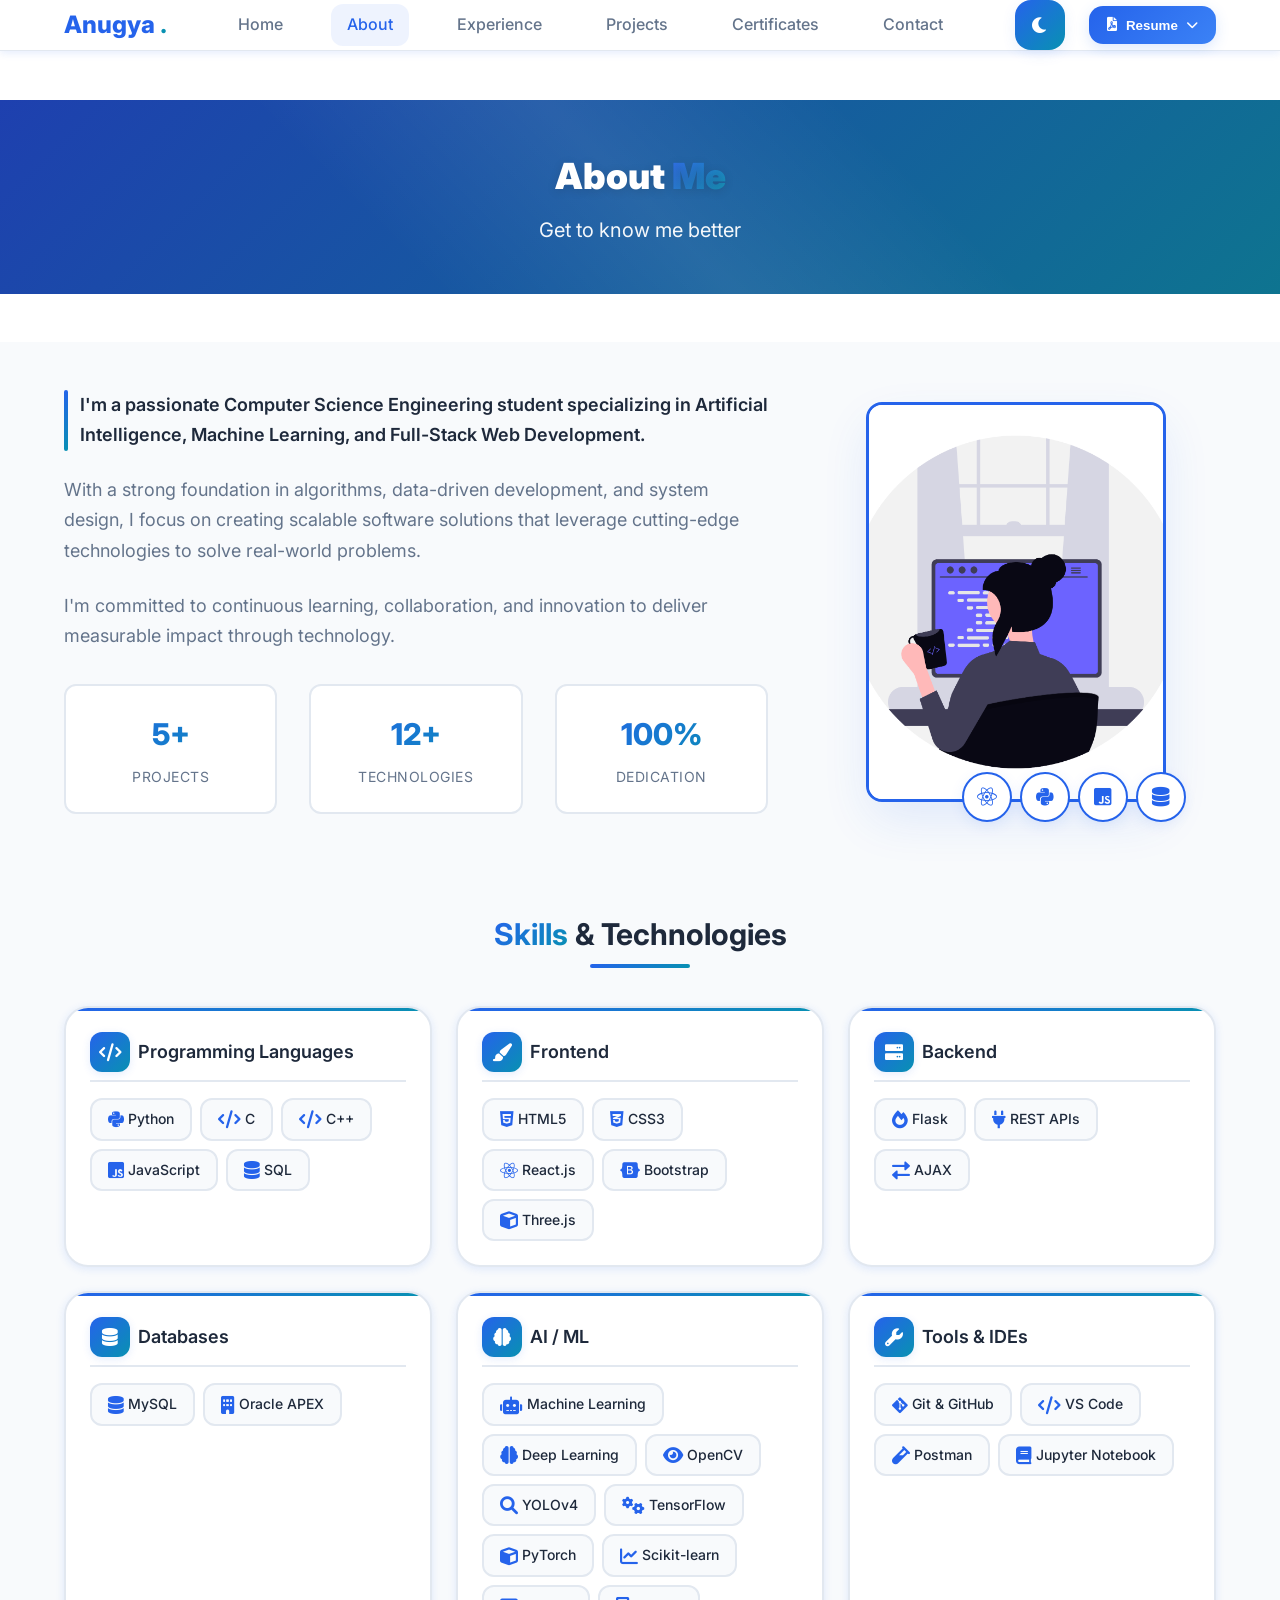
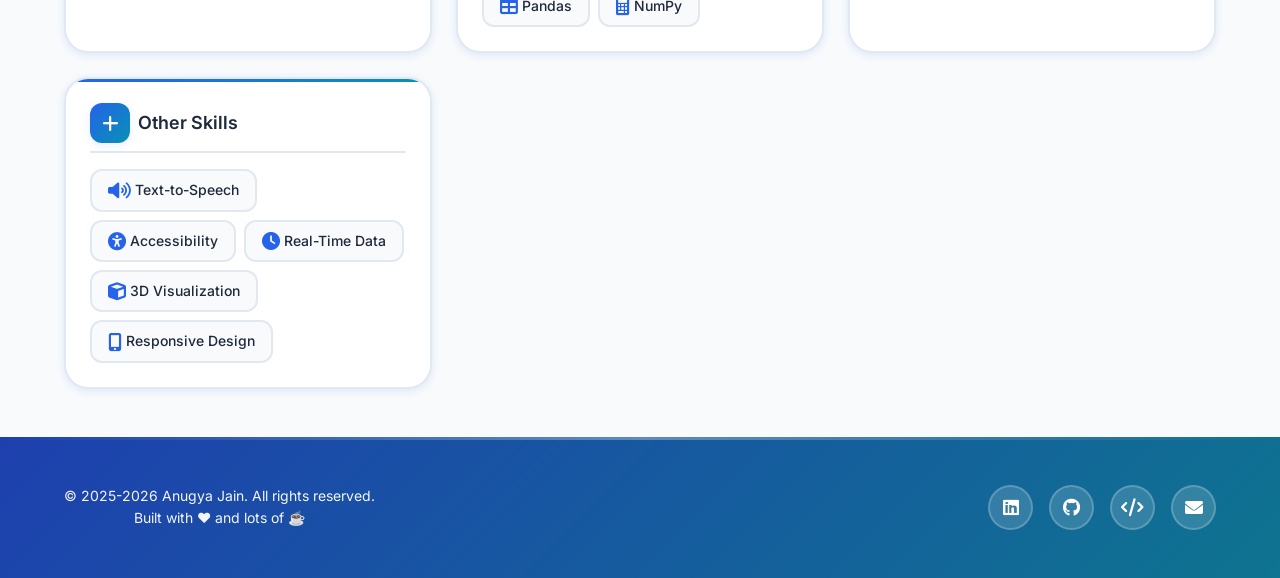
==== commit 67820ce2: "addition of resume options" ====
--- a/about.html
+++ b/about.html
@@ -27,10 +27,37 @@
       <button class="theme-toggle" id="theme-toggle" aria-label="Toggle theme">
         <i class="fas fa-moon"></i>
       </button>
-      <a href="resume.pdf" class="resume-btn" target="_blank">
-        <i class="fas fa-file-pdf"></i>
-        Resume
+      <div class="resume-dropdown">
+
+    <button class="resume-btn">
+      <i class="fas fa-file-pdf"></i>
+      <span>Resume</span>
+      <i class="fas fa-chevron-down dropdown-arrow"></i>
+    </button>
+
+    <div class="resume-dropdown-content">
+
+      <!-- View Resume -->
+      <a
+        href="resume.pdf"
+        target="_blank"
+        class="resume-option"
+      >
+        <i class="fas fa-eye"></i>
+        View Resume
       </a>
+
+      <!-- Download Resume -->
+      <a
+        href="resume.pdf"
+        download
+        class="resume-option"
+      >
+        <i class="fas fa-download"></i>
+        Download Resume
+      </a>
+
+    </div>
       <div class="mobile-menu-toggle" tabindex="0">
         <span></span>
         <span></span>
--- a/assets/css/style.css
+++ b/assets/css/style.css
@@ -1984,4 +1984,186 @@
 ::-moz-selection {
   background: var(--color-primary);
   color: white;
+}
+
+/* =========================
+   RESUME BUTTON
+========================= */
+
+.resume-btn{
+  display:flex;
+  align-items:center;
+  gap:0.55rem;
+
+  padding:0.72rem 1.15rem;
+
+  border-radius:14px;
+
+  background:var(--accent-color);
+
+  color:#ffffff !important;
+
+  font-weight:600;
+
+  text-decoration:none;
+
+  transition:all 0.3s ease;
+
+  border:1px solid transparent;
+
+  white-space:nowrap;
+}
+
+/* Resume Hover */
+
+.resume-btn:hover{
+  transform:translateY(-2px);
+  opacity:0.92;
+}
+
+/* =========================
+   LIGHT THEME FIX
+========================= */
+
+[data-theme="light"] .resume-btn{
+  background:linear-gradient(
+    135deg,
+    #2563eb,
+    #3b82f6
+  );
+
+  color:#ffffff !important;
+
+  box-shadow:
+    0 4px 14px rgba(59,130,246,0.18);
+}
+
+/* =========================
+   DARK THEME
+========================= */
+
+[data-theme="dark"] .resume-btn{
+  background:linear-gradient(
+    135deg,
+    var(--accent-color),
+    #2563eb
+  );
+
+  color:#ffffff !important;
+
+  box-shadow:
+    0 4px 18px rgba(var(--accent-rgb,59,130,246),0.25);
+}
+/* =========================
+   RESUME DROPDOWN
+========================= */
+
+.resume-dropdown{
+  position:relative;
+}
+
+/* Main Button */
+
+.resume-btn{
+  display:flex;
+  align-items:center;
+  gap:0.55rem;
+
+  padding:0.72rem 1.15rem;
+
+  border-radius:14px;
+
+  background:linear-gradient(
+    135deg,
+    var(--accent-color),
+    #2563eb
+  );
+
+  color:#fff !important;
+
+  font-weight:600;
+
+  text-decoration:none;
+
+  border:none;
+
+  cursor:pointer;
+
+  transition:all 0.3s ease;
+
+  box-shadow:
+    0 4px 14px rgba(var(--accent-rgb,59,130,246),0.18);
+}
+
+.resume-btn:hover{
+  transform:translateY(-2px);
+}
+
+/* Arrow */
+
+.dropdown-arrow{
+  font-size:0.75rem;
+}
+
+/* Dropdown Content */
+
+.resume-dropdown-content{
+  position:absolute;
+
+  top:115%;
+  right:0;
+
+  min-width:210px;
+
+  background:var(--card-bg);
+
+  border:1px solid var(--border-color);
+
+  border-radius:14px;
+
+  overflow:hidden;
+
+  opacity:0;
+  visibility:hidden;
+  transform:translateY(10px);
+
+  transition:all 0.25s ease;
+
+  z-index:1000;
+
+  box-shadow:
+    0 10px 30px rgba(0,0,0,0.12);
+}
+
+/* Show Dropdown */
+
+.resume-dropdown:hover .resume-dropdown-content{
+  opacity:1;
+  visibility:visible;
+  transform:translateY(0);
+}
+
+/* Options */
+
+.resume-option{
+  display:flex;
+  align-items:center;
+  gap:0.75rem;
+
+  padding:0.9rem 1rem;
+
+  text-decoration:none;
+
+  color:var(--text-primary);
+
+  font-size:0.92rem;
+
+  transition:all 0.2s ease;
+}
+
+/* Hover */
+
+.resume-option:hover{
+  background:rgba(var(--accent-rgb,59,130,246),0.08);
+  color:var(--accent-color);
 }
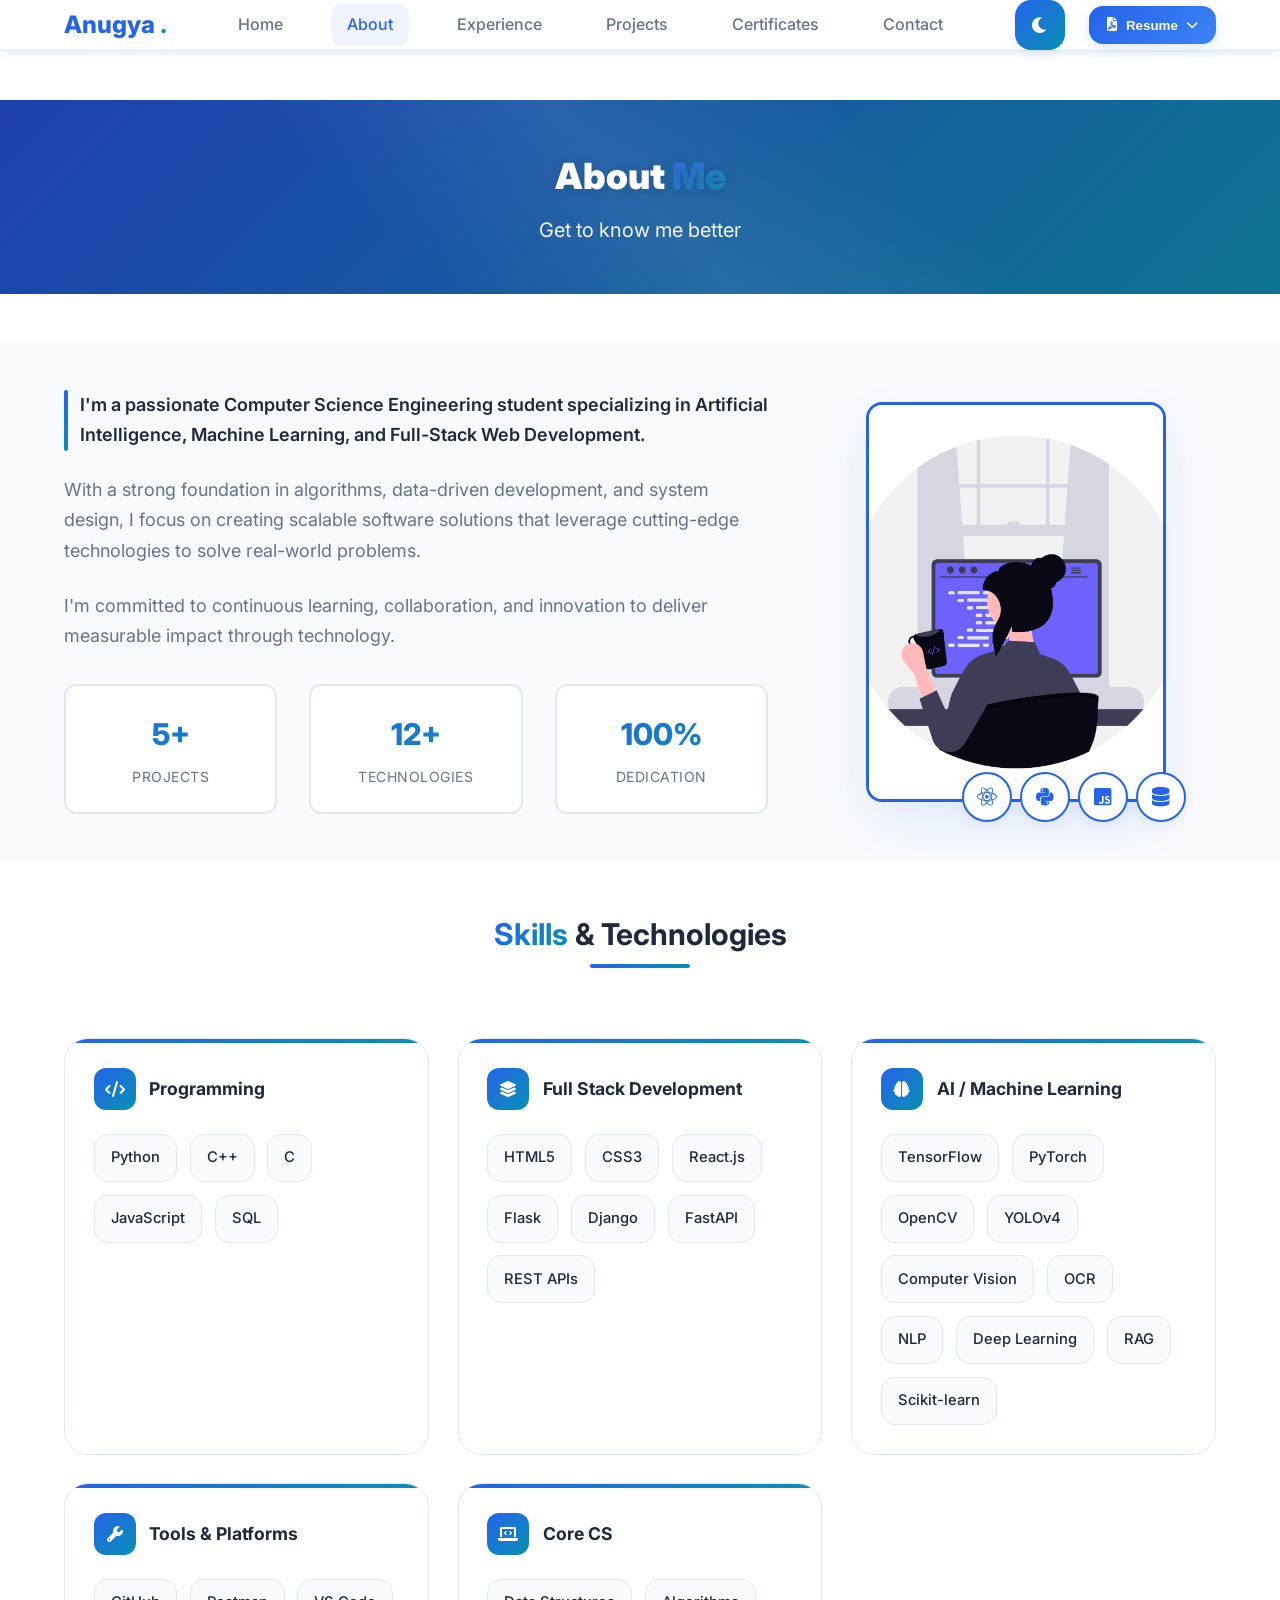
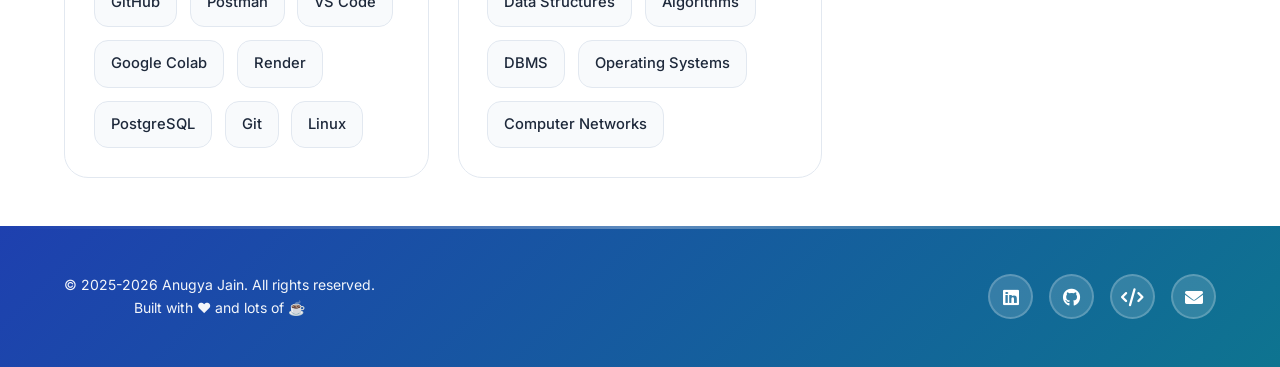
==== commit fc4a70b2: "updated skill section" ====
--- a/about.html
+++ b/about.html
@@ -129,94 +129,101 @@
       </h2>
       <div class="skills-categories">
 
-        <div class="skill-category">
-          <h3 class="category-title">
-            <i class="fas fa-code"></i> Programming Languages
-          </h3>
-          <div class="skills-grid">
-            <div class="skill-card"><i class="fab fa-python"></i><span>Python</span></div>
-            <div class="skill-card"><i class="fas fa-code"></i><span>C</span></div>
-            <div class="skill-card"><i class="fas fa-code"></i><span>C++</span></div>
-            <div class="skill-card"><i class="fab fa-js-square"></i><span>JavaScript</span></div>
-            <div class="skill-card"><i class="fas fa-database"></i><span>SQL</span></div>
-          </div>
-        </div>
-
-        <div class="skill-category">
-          <h3 class="category-title">
-            <i class="fas fa-paint-brush"></i> Frontend
-          </h3>
-          <div class="skills-grid">
-            <div class="skill-card"><i class="fab fa-html5"></i><span>HTML5</span></div>
-            <div class="skill-card"><i class="fab fa-css3-alt"></i><span>CSS3</span></div>
-            <div class="skill-card"><i class="fab fa-react"></i><span>React.js</span></div>
-            <div class="skill-card"><i class="fab fa-bootstrap"></i><span>Bootstrap</span></div>
-            <div class="skill-card"><i class="fas fa-cube"></i><span>Three.js</span></div>
-          </div>
-        </div>
-
-        <div class="skill-category">
-          <h3 class="category-title">
-            <i class="fas fa-server"></i> Backend
-          </h3>
-          <div class="skills-grid">
-            <div class="skill-card"><i class="fas fa-fire"></i><span>Flask</span></div>
-            <div class="skill-card"><i class="fas fa-plug"></i><span>REST APIs</span></div>
-            <div class="skill-card"><i class="fas fa-exchange-alt"></i><span>AJAX</span></div>
-          </div>
-        </div>
-
-        <div class="skill-category">
-          <h3 class="category-title">
-            <i class="fas fa-database"></i> Databases
-          </h3>
-          <div class="skills-grid">
-            <div class="skill-card"><i class="fas fa-database"></i><span>MySQL</span></div>
-            <div class="skill-card"><i class="fas fa-building"></i><span>Oracle APEX</span></div>
-          </div>
-        </div>
-
-        <div class="skill-category">
-          <h3 class="category-title">
-            <i class="fas fa-brain"></i> AI / ML
-          </h3>
-          <div class="skills-grid">
-            <div class="skill-card"><i class="fas fa-robot"></i><span>Machine Learning</span></div>
-            <div class="skill-card"><i class="fas fa-brain"></i><span>Deep Learning</span></div>
-            <div class="skill-card"><i class="fas fa-eye"></i><span>OpenCV</span></div>
-            <div class="skill-card"><i class="fas fa-search"></i><span>YOLOv4</span></div>
-            <div class="skill-card"><i class="fas fa-cogs"></i><span>TensorFlow</span></div>
-            <div class="skill-card"><i class="fas fa-cube"></i><span>PyTorch</span></div>
-            <div class="skill-card"><i class="fas fa-chart-line"></i><span>Scikit-learn</span></div>
-            <div class="skill-card"><i class="fas fa-table"></i><span>Pandas</span></div>
-            <div class="skill-card"><i class="fas fa-calculator"></i><span>NumPy</span></div>
-          </div>
-        </div>
-
-        <div class="skill-category">
-          <h3 class="category-title">
-            <i class="fas fa-wrench"></i> Tools & IDEs
-          </h3>
-          <div class="skills-grid">
-            <div class="skill-card"><i class="fab fa-git-alt"></i><span>Git & GitHub</span></div>
-            <div class="skill-card"><i class="fas fa-code"></i><span>VS Code</span></div>
-            <div class="skill-card"><i class="fas fa-vial"></i><span>Postman</span></div>
-            <div class="skill-card"><i class="fas fa-book"></i><span>Jupyter Notebook</span></div>
-          </div>
-        </div>
-
-        <div class="skill-category">
-          <h3 class="category-title">
-            <i class="fas fa-plus"></i> Other Skills
-          </h3>
-          <div class="skills-grid">
-            <div class="skill-card"><i class="fas fa-volume-up"></i><span>Text-to-Speech</span></div>
-            <div class="skill-card"><i class="fas fa-universal-access"></i><span>Accessibility</span></div>
-            <div class="skill-card"><i class="fas fa-clock"></i><span>Real-Time Data</span></div>
-            <div class="skill-card"><i class="fas fa-cube"></i><span>3D Visualization</span></div>
-            <div class="skill-card"><i class="fas fa-mobile-alt"></i><span>Responsive Design</span></div>
-          </div>
-        </div>
+        <!-- Programming -->
+
+        <div class="skill-category">
+          <h3 class="category-title">
+            <i class="fas fa-code"></i>
+            Programming
+          </h3>
+
+          <div class="skills-grid">
+            <span class="skill-pill">Python</span>
+            <span class="skill-pill">C++</span>
+            <span class="skill-pill">C</span>
+            <span class="skill-pill">JavaScript</span>
+            <span class="skill-pill">SQL</span>
+          </div>
+        </div>
+
+        <!-- Full Stack -->
+
+        <div class="skill-category">
+          <h3 class="category-title">
+            <i class="fas fa-layer-group"></i>
+            Full Stack Development
+          </h3>
+
+          <div class="skills-grid">
+            <span class="skill-pill">HTML5</span>
+            <span class="skill-pill">CSS3</span>
+            <span class="skill-pill">React.js</span>
+            <span class="skill-pill">Flask</span>
+            <span class="skill-pill">Django</span>
+            <span class="skill-pill">FastAPI</span>
+            <span class="skill-pill">REST APIs</span>
+          </div>
+        </div>
+
+        <!-- AI ML -->
+
+        <div class="skill-category">
+          <h3 class="category-title">
+            <i class="fas fa-brain"></i>
+            AI / Machine Learning
+          </h3>
+
+          <div class="skills-grid">
+            <span class="skill-pill">TensorFlow</span>
+            <span class="skill-pill">PyTorch</span>
+            <span class="skill-pill">OpenCV</span>
+            <span class="skill-pill">YOLOv4</span>
+            <span class="skill-pill">Computer Vision</span>
+            <span class="skill-pill">OCR</span>
+            <span class="skill-pill">NLP</span>
+            <span class="skill-pill">Deep Learning</span>
+            <span class="skill-pill">RAG</span>
+            <span class="skill-pill">Scikit-learn</span>
+          </div>
+        </div>
+
+        <!-- Tools -->
+
+        <div class="skill-category">
+          <h3 class="category-title">
+            <i class="fas fa-wrench"></i>
+            Tools & Platforms
+          </h3>
+
+          <div class="skills-grid">
+            <span class="skill-pill">GitHub</span>
+            <span class="skill-pill">Postman</span>
+            <span class="skill-pill">VS Code</span>
+            <span class="skill-pill">Google Colab</span>
+            <span class="skill-pill">Render</span>
+            <span class="skill-pill">PostgreSQL</span>
+            <span class="skill-pill">Git</span>
+            <span class="skill-pill">Linux</span>
+          </div>
+        </div>
+
+        <!-- Core CS -->
+
+        <div class="skill-category">
+          <h3 class="category-title">
+            <i class="fas fa-laptop-code"></i>
+            Core CS
+          </h3>
+
+          <div class="skills-grid">
+            <span class="skill-pill">Data Structures</span>
+            <span class="skill-pill">Algorithms</span>
+            <span class="skill-pill">DBMS</span>
+            <span class="skill-pill">Operating Systems</span>
+            <span class="skill-pill">Computer Networks</span>
+          </div>
+        </div>
+
       </div>
     </div>
   </section>
--- a/assets/css/style.css
+++ b/assets/css/style.css
@@ -1012,115 +1012,149 @@
   transform: translateY(-2px);
 }
 
-/* Skills Section */
-#skills {
-  background: var(--color-bg-secondary);
-}
-
-.skills-categories {
-  display: grid;
-  grid-template-columns: repeat(auto-fit, minmax(280px, 1fr));
-  gap: var(--spacing-lg);
-}
-
-.skill-category {
-  background: var(--color-bg);
-  padding: var(--spacing-lg);
-  border-radius: var(--border-radius-xl);
-  box-shadow: var(--shadow-sm);
-  border: 2px solid var(--color-border);
-  transition: all var(--transition-normal);
-  opacity: 0;
-  transform: translateY(20px);
-  position: relative;
-  overflow: hidden;
-}
-
-.skill-category::before {
-  content: '';
-  position: absolute;
-  top: 0;
-  left: 0;
-  right: 0;
-  height: 3px;
-  background: var(--gradient-primary);
-  border-radius: var(--border-radius-xl) var(--border-radius-xl) 0 0;
-}
-
-.skill-category.animate-in {
-  opacity: 1;
-  transform: translateY(0);
-}
-
-.skill-category:hover {
-  transform: translateY(-5px);
-  box-shadow: var(--shadow-lg);
-  border-color: var(--color-primary-light);
-}
-
-.category-title {
-  display: flex;
-  align-items: center;
-  gap: var(--spacing-sm);
-  font-size: var(--font-size-lg);
-  font-weight: 600;
-  color: var(--color-text-dark);
-  margin-bottom: var(--spacing-md);
-  padding-bottom: var(--spacing-sm);
-  border-bottom: 2px solid var(--color-border);
-}
-
-.category-title i {
-  width: 40px;
-  height: 40px;
-  display: flex;
-  align-items: center;
-  justify-content: center;
-  background: var(--gradient-primary);
-  color: white;
-  border-radius: var(--border-radius);
-  font-size: var(--font-size-lg);
-  flex-shrink: 0;
-  box-shadow: var(--shadow-sm);
-}
-
-.skills-grid {
-  display: flex;
-  flex-wrap: wrap;
-  gap: var(--spacing-sm);
-}
-
-.skill-card {
-  background: var(--color-bg-secondary);
-  padding: var(--spacing-sm) var(--spacing-md);
-  border-radius: var(--border-radius);
-  display: inline-flex;
-  align-items: center;
-  gap: var(--spacing-xs);
-  transition: all var(--transition-fast);
-  cursor: pointer;
-  border: 2px solid var(--color-border);
-  font-size: var(--font-size-sm);
-  font-weight: 500;
-  color: var(--color-text-dark);
-}
-
-.skill-card:hover {
-  background: var(--gradient-primary);
-  color: white;
-  border-color: transparent;
-  transform: translateY(-3px);
-  box-shadow: var(--shadow-md);
-}
-
-.skill-card i {
-  font-size: var(--font-size-lg);
-  color: var(--color-primary);
-  transition: color var(--transition-fast);
-}
-
-.skill-card:hover i {
-  color: white;
+/* =========================================
+   SKILLS SECTION
+========================================= */
+
+.skills-categories{
+  display:grid;
+
+  grid-template-columns:
+  repeat(auto-fit,minmax(320px,1fr));
+
+  gap:1.8rem;
+
+  margin-top:2rem;
+}
+
+/* CARD */
+
+.skill-category{
+  background:var(--color-bg);
+
+  border:1px solid var(--color-border);
+
+  border-radius:24px;
+
+  padding:1.8rem;
+
+  transition:all 0.3s ease;
+
+  position:relative;
+
+  overflow:hidden;
+}
+
+/* TOP LINE */
+
+.skill-category::before{
+  content:"";
+
+  position:absolute;
+
+  top:0;
+  left:0;
+
+  width:100%;
+  height:4px;
+
+  background:var(--gradient-primary);
+}
+
+/* HOVER */
+
+.skill-category:hover{
+  transform:translateY(-6px);
+
+  box-shadow:0 12px 35px rgba(0,0,0,0.08);
+}
+
+/* TITLE */
+
+.category-title{
+  display:flex;
+
+  align-items:center;
+
+  gap:0.85rem;
+
+  font-size:1.1rem;
+
+  font-weight:700;
+
+  margin-bottom:1.5rem;
+
+  color:var(--color-text-dark);
+}
+
+/* ICON */
+
+.category-title i{
+  width:42px;
+  height:42px;
+
+  display:flex;
+
+  align-items:center;
+  justify-content:center;
+
+  border-radius:12px;
+
+  background:var(--gradient-primary);
+
+  color:#fff;
+
+  font-size:1rem;
+}
+
+/* GRID */
+
+.skills-grid{
+  display:flex;
+
+  flex-wrap:wrap;
+
+  gap:0.8rem;
+}
+
+/* PILLS */
+
+.skill-pill{
+  padding:0.7rem 1rem;
+
+  border-radius:14px;
+
+  background:var(--color-bg-secondary);
+
+  border:1px solid var(--color-border);
+
+  font-size:0.92rem;
+
+  font-weight:500;
+
+  color:var(--color-text-dark);
+
+  transition:all 0.25s ease;
+}
+
+/* HOVER */
+
+.skill-pill:hover{
+  background:var(--gradient-primary);
+
+  color:#fff;
+
+  transform:translateY(-2px);
+}
+
+/* RESPONSIVE */
+
+@media(max-width:768px){
+
+  .skills-categories{
+    grid-template-columns:1fr;
+  }
+
 }
 
 /* Projects Section */
